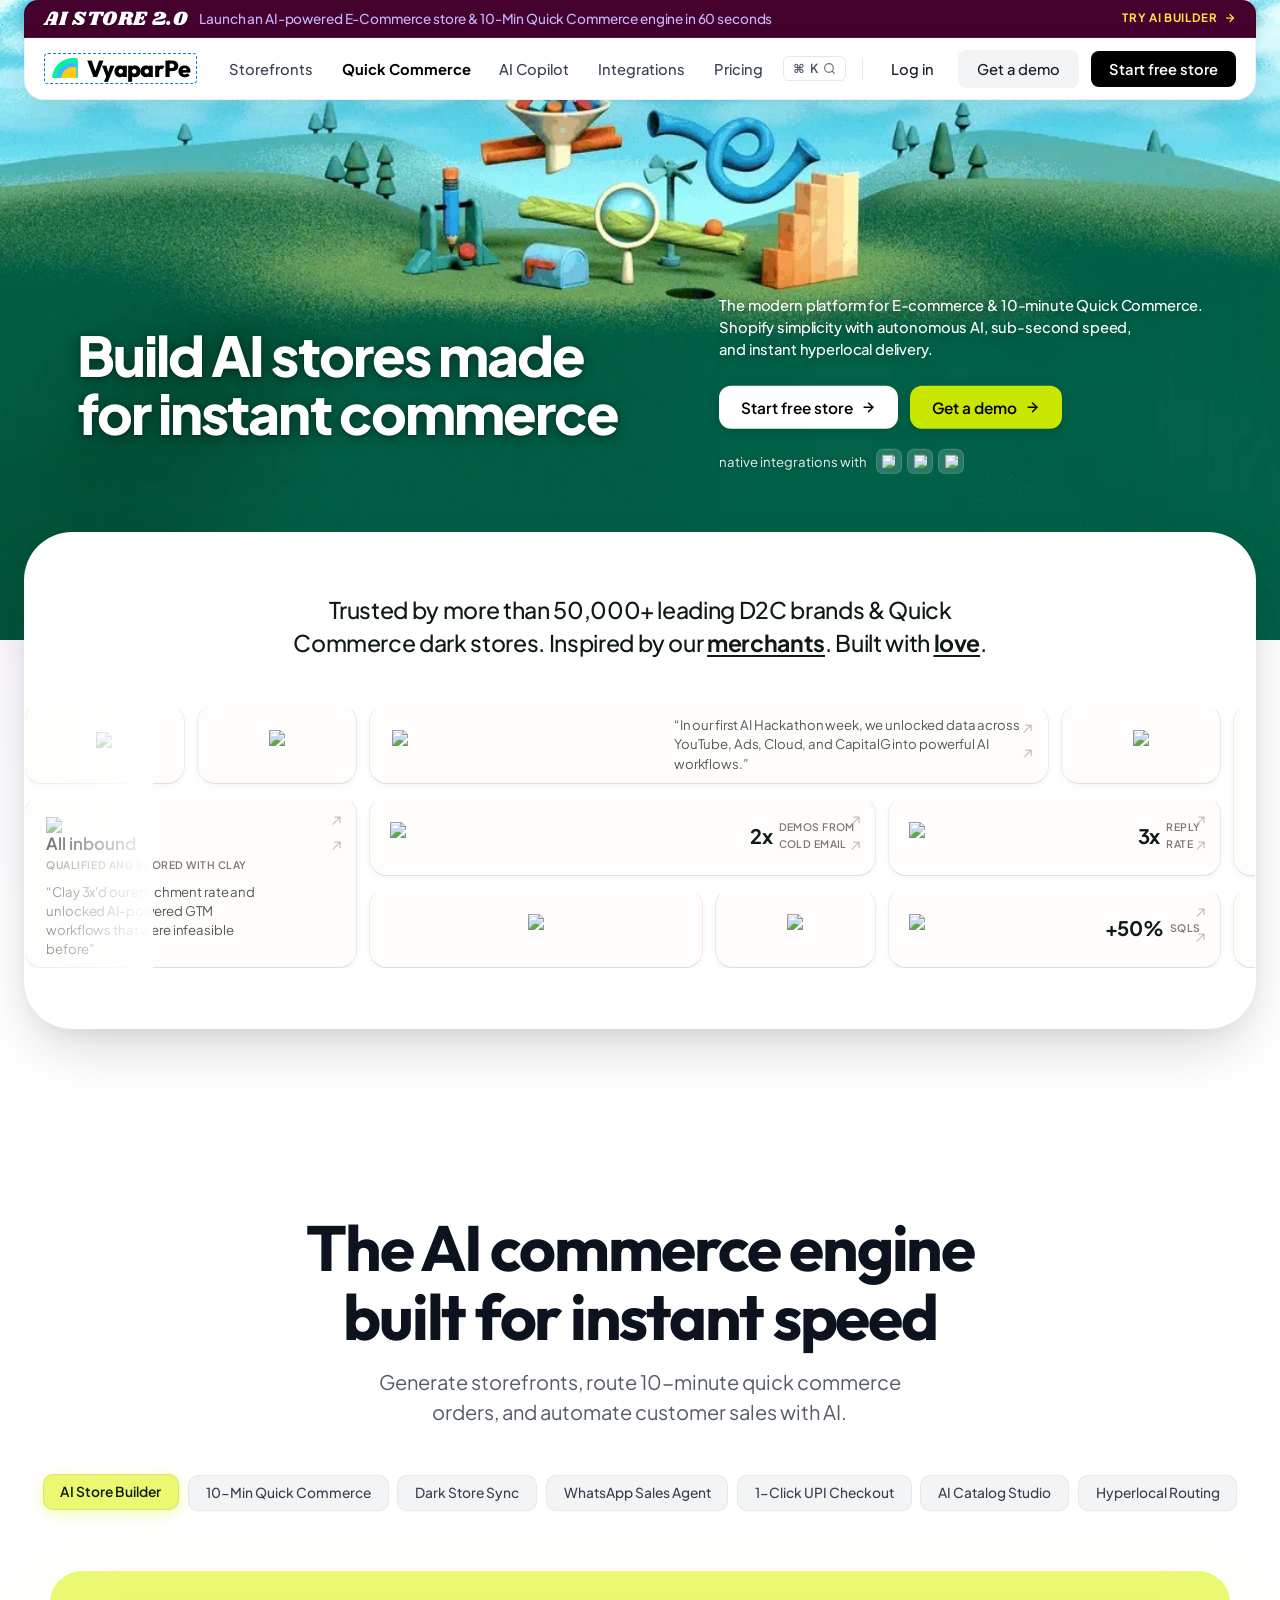
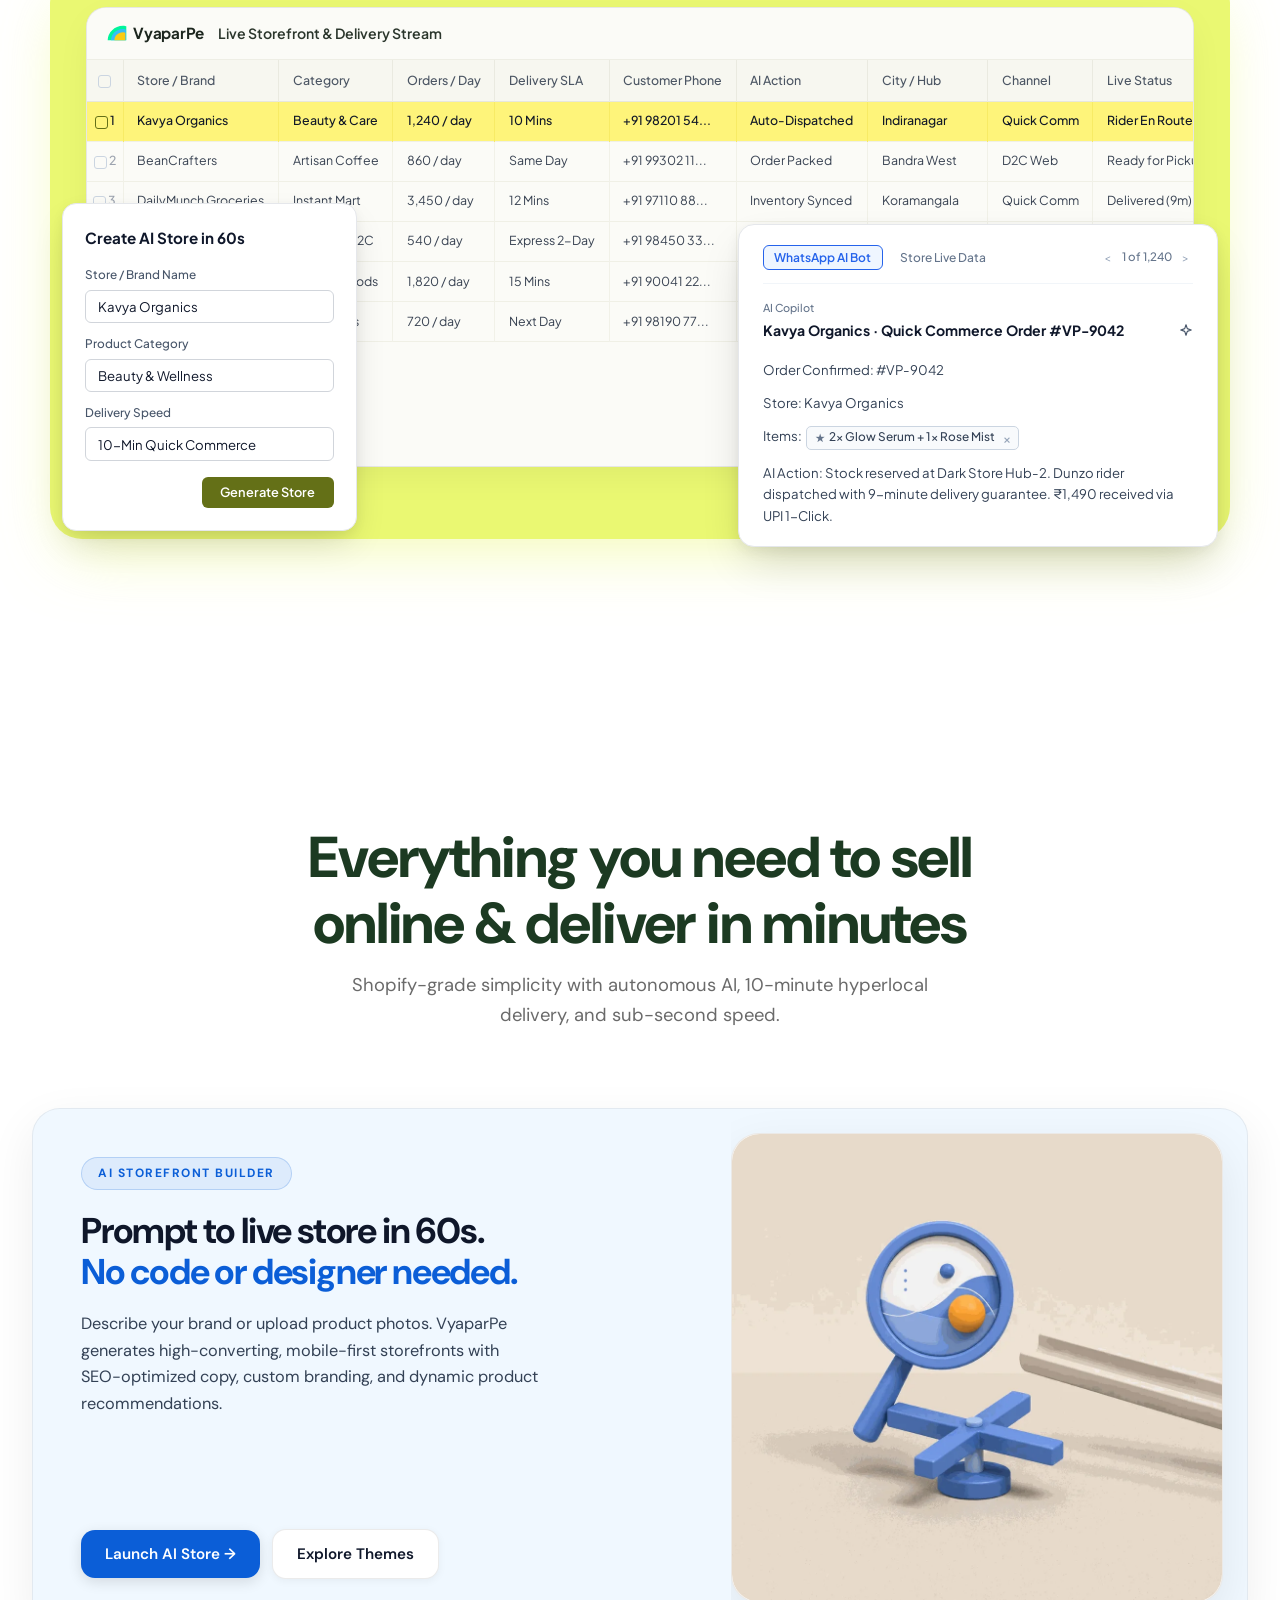
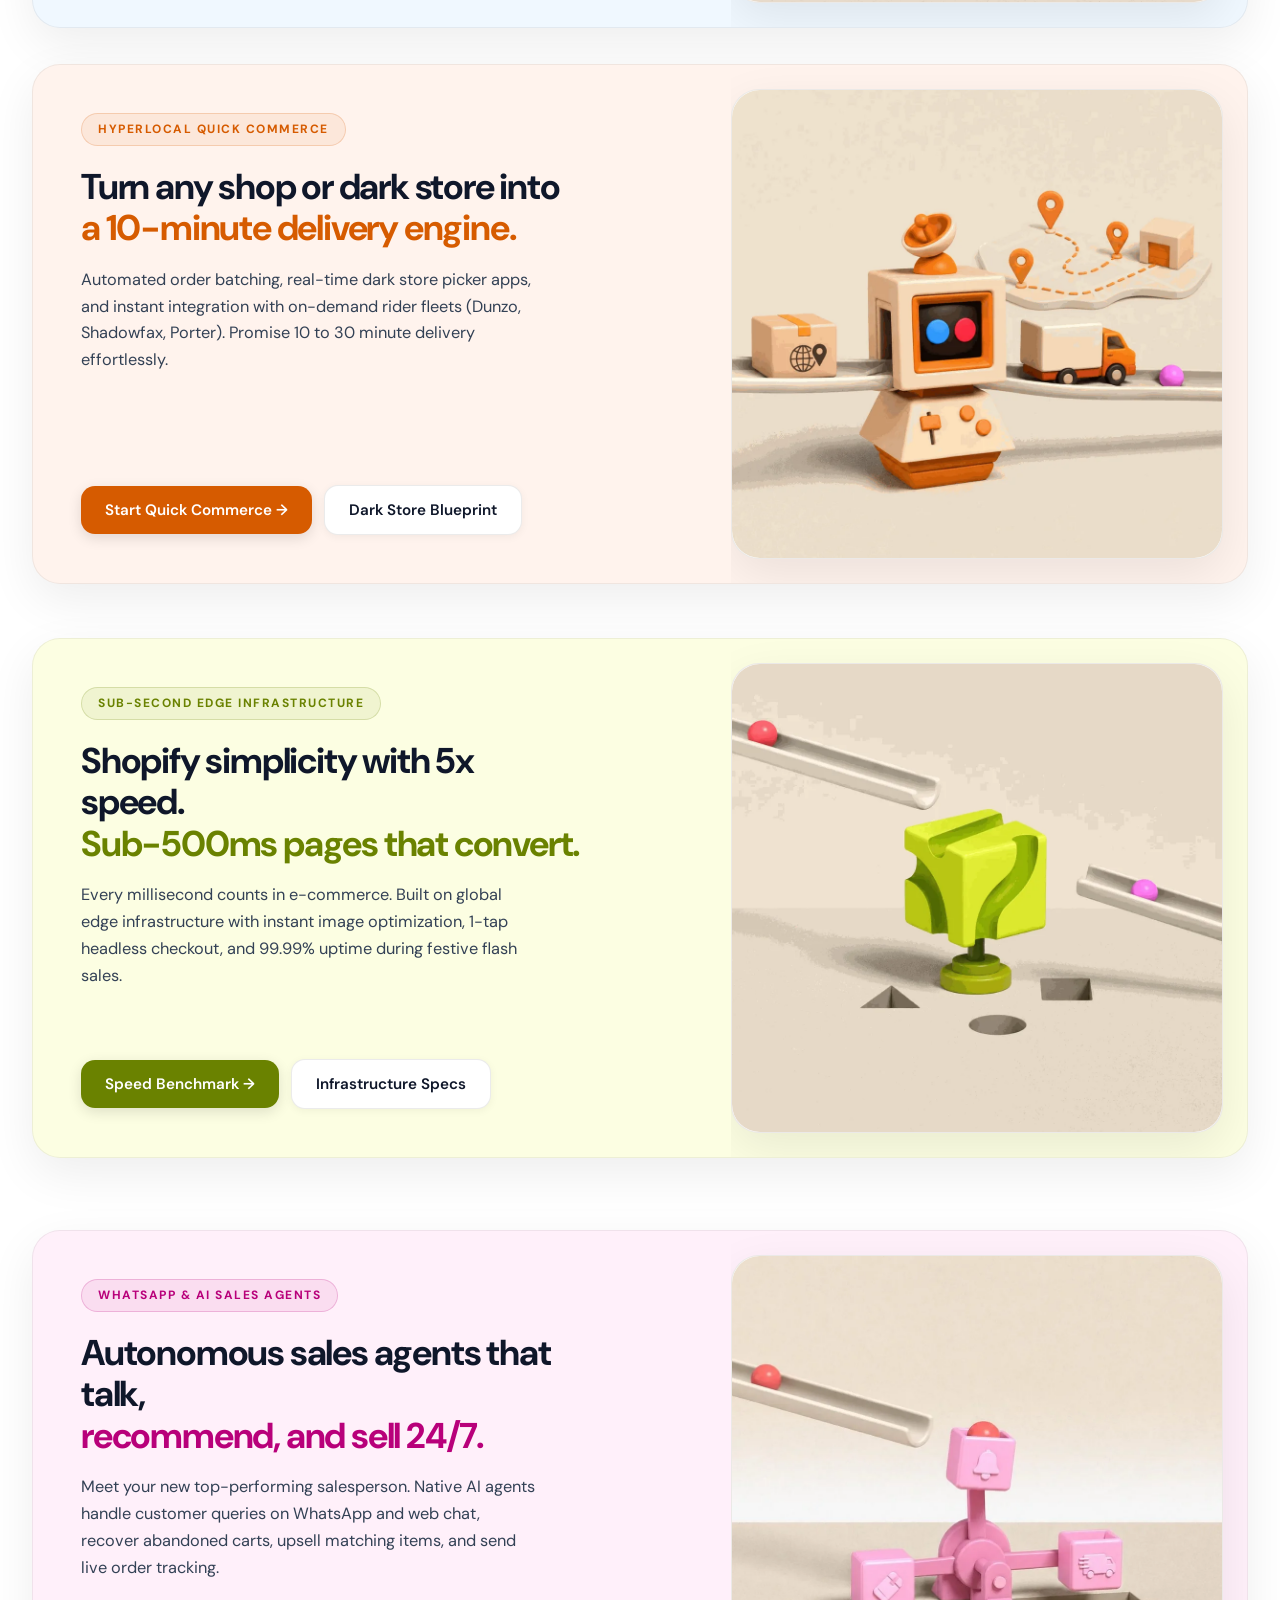
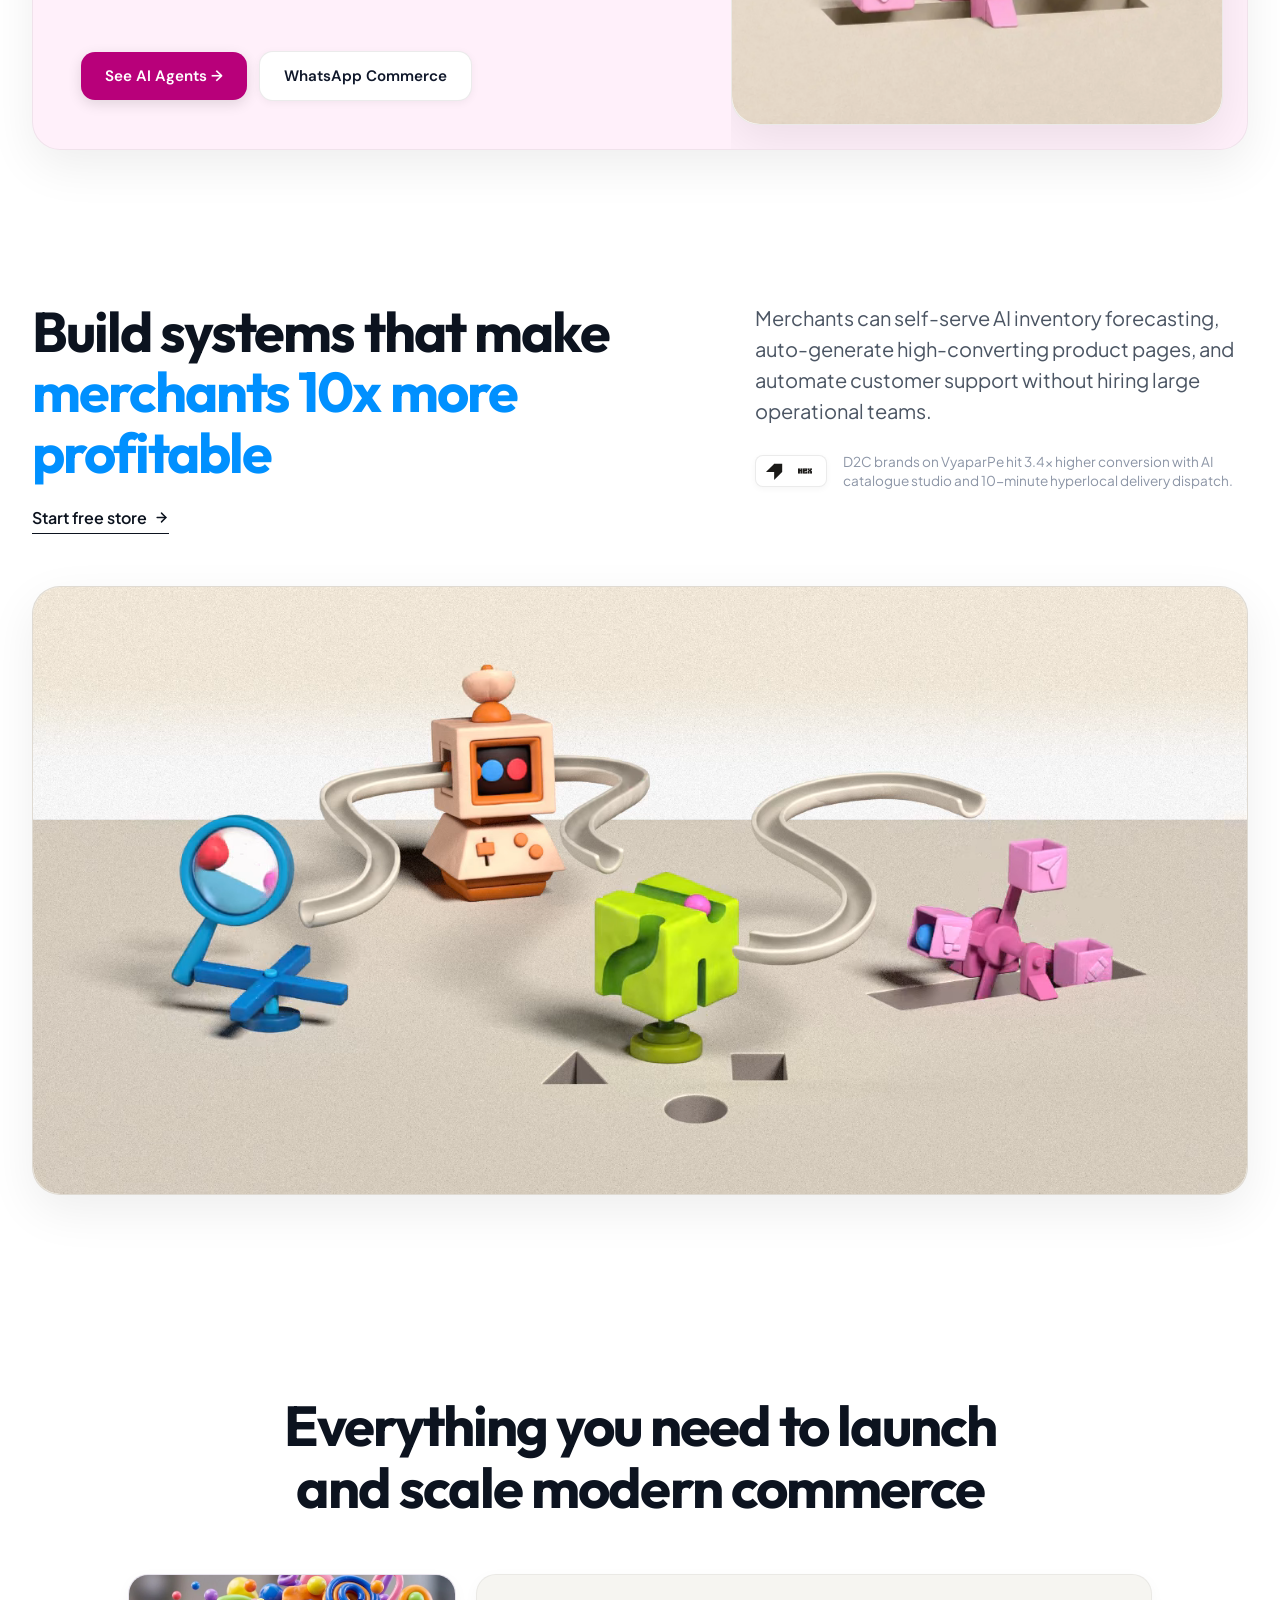
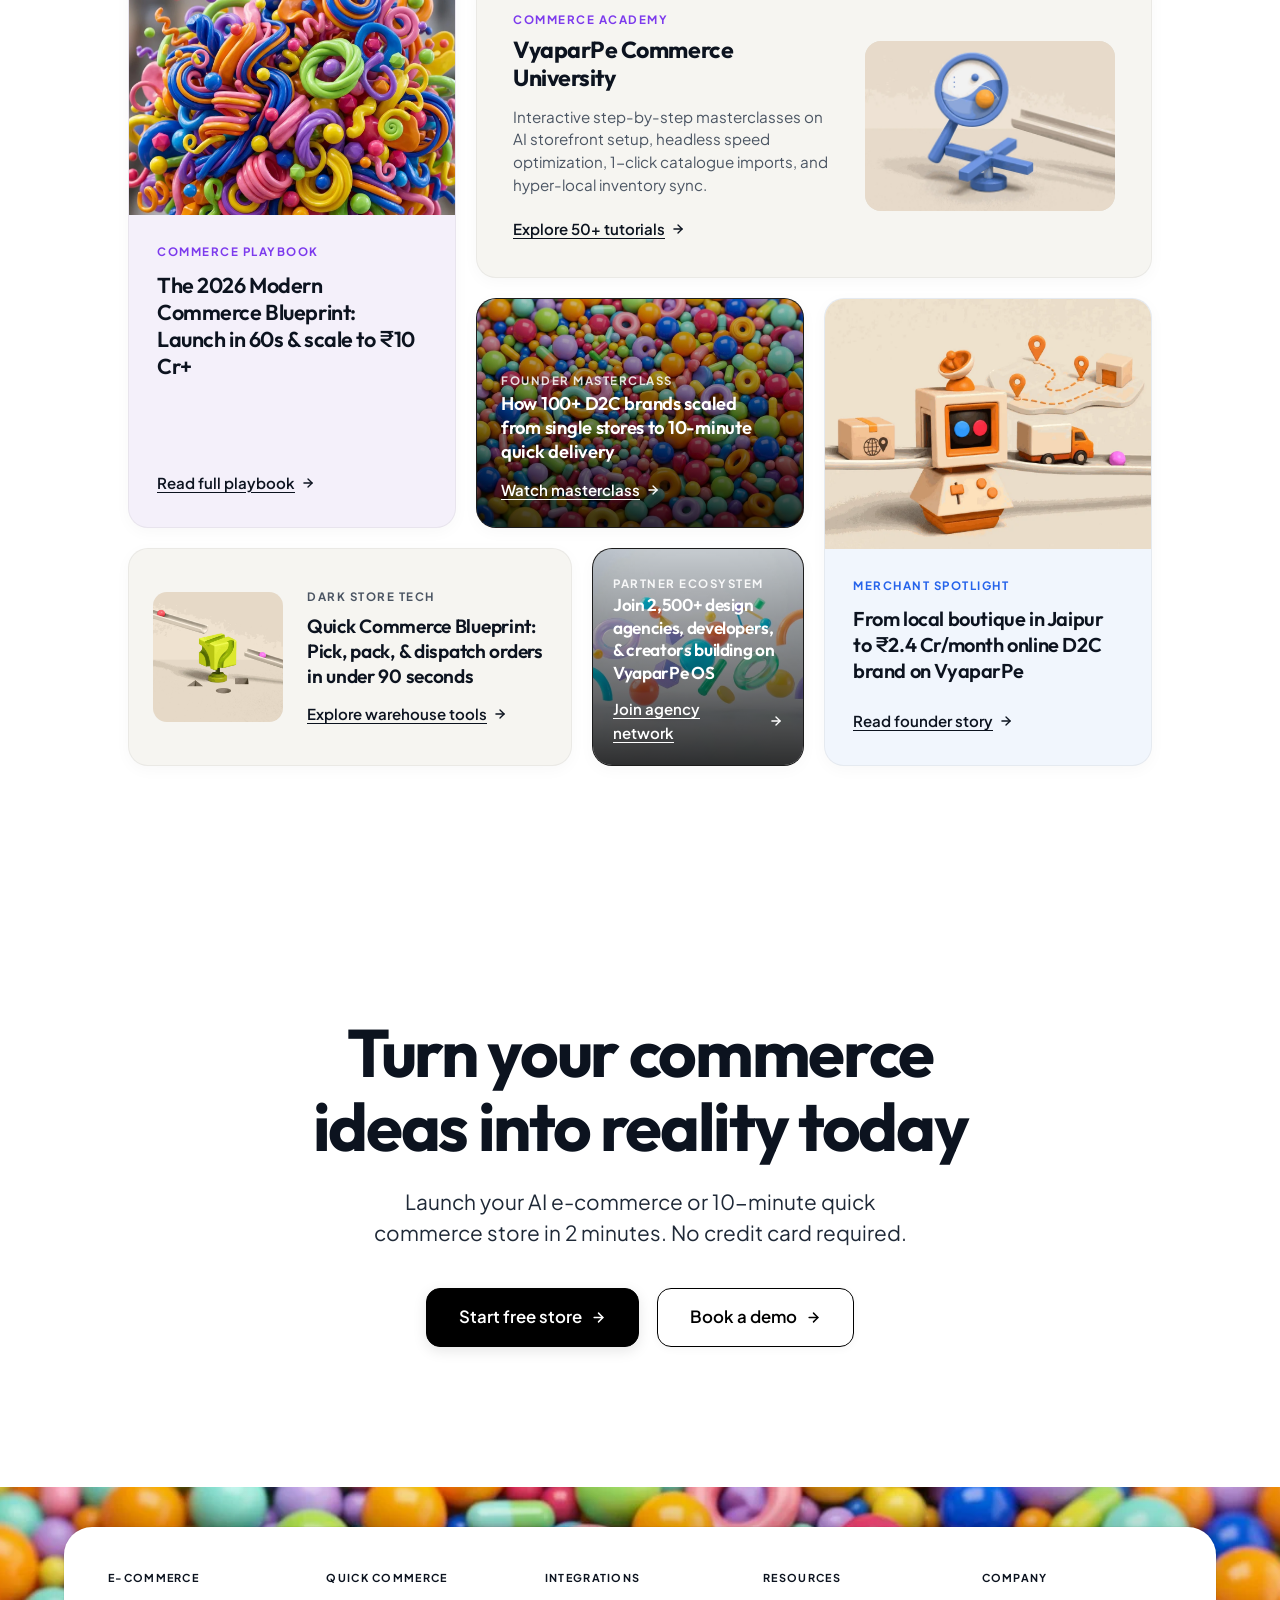
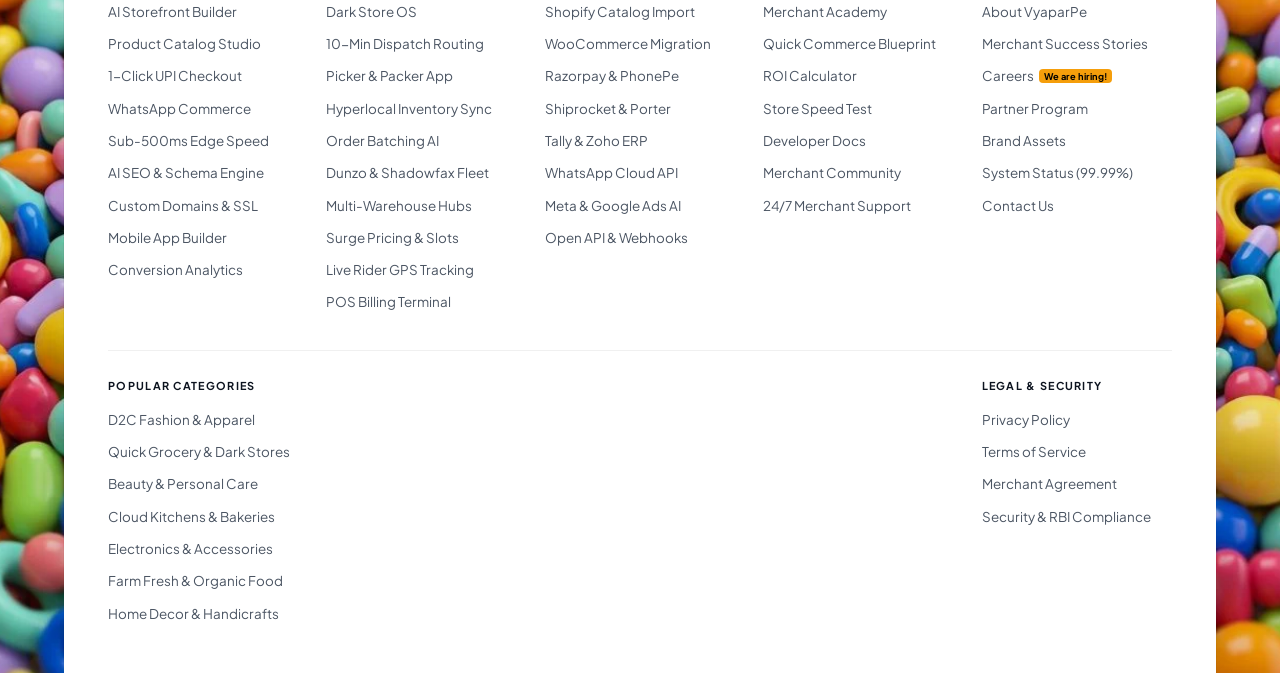
==== index.html @ 92bfb360 "Added responsiveness" ====
<!DOCTYPE html>
<html lang="en">
<head>
  <meta charset="UTF-8">
  <meta name="viewport" content="width=device-width, initial-scale=1.0">
  <title>VyaparPe | AI E-Commerce & 10-Minute Quick Commerce Platform</title>
  <meta name="description" content="Build lightning-fast online stores and 10-minute quick commerce delivery engines in minutes. Shopify-grade simplicity with autonomous AI, WhatsApp commerce, and sub-second speed.">
  <meta name="keywords" content="VyaparPe, AI ecommerce, quick commerce, Shopify alternative, 10-minute delivery, dark store software, WhatsApp commerce, online store builder, D2C storefront">
  
  <!-- Open Graph -->
  <meta property="og:title" content="VyaparPe - AI E-Commerce & Quick Commerce Platform">
  <meta property="og:description" content="Build lightning-fast online stores and 10-minute delivery engines in seconds with native AI integration.">
  <meta property="og:type" content="website">

  <!-- Google Fonts -->
  <link rel="preconnect" href="https://fonts.googleapis.com">
  <link rel="preconnect" href="https://fonts.gstatic.com" crossorigin>
  <link href="https://fonts.googleapis.com/css2?family=DM+Sans:ital,opsz,wght@0,9..40,400;0,9..40,500;0,9..40,600;0,9..40,700;0,9..40,800&family=Outfit:wght@400;500;600;700;800;900&family=Plus+Jakarta+Sans:wght@400;500;600;700;800&family=Shrikhand&display=swap" rel="stylesheet">

  <!-- Stylesheet -->
  <link rel="stylesheet" href="css/style.css">
  <link rel="icon" href="data:image/svg+xml,<svg xmlns='http://www.w3.org/2000/svg' viewBox='0 0 100 100'><rect width='100' height='100' rx='20' fill='%2300f59b'/><path d='M30 30 L50 70 L70 30' stroke='%2307090e' stroke-width='14' stroke-linecap='round' stroke-linejoin='round' fill='none'/></svg>">
  <link rel="stylesheet" href="css/logo-section.css">
  <link rel="stylesheet" href="css/gtm-section.css">
  <link rel="stylesheet" href="css/stacking-cards.css">
  <link rel="stylesheet" href="css/reps-section.css">
  <link rel="stylesheet" href="css/gtm-engineering.css">
  <link rel="stylesheet" href="css/cta-section.css">
  <link rel="stylesheet" href="css/footer-section.css">
</head>
<body>


  <!-- Sticky Header Container with Top Banner and Floating Nav Card -->
  <div class="site-header-fixed">
    <!-- Top Announcement Bar (VyaparPe AI Store Engine) -->
    <aside class="top-announcement-bar">
      <div class="announcement-inner">
        <div class="announcement-left">
          <span class="sculpt-logo">AI STORE 2.0</span>
          <span class="announcement-message">Launch an AI-powered E-Commerce store & 10-Min Quick Commerce engine in 60 seconds</span>
        </div>
        <a href="#hero" class="announcement-cta">
          <span>TRY AI BUILDER</span>
          <svg width="12" height="12" viewBox="0 0 24 24" fill="none" stroke="currentColor" stroke-width="2.5" stroke-linecap="round" stroke-linejoin="round">
            <line x1="5" y1="12" x2="19" y2="12"></line>
            <polyline points="12 5 19 12 12 19"></polyline>
          </svg>
        </a>
      </div>
    </aside>

    <!-- Floating White Navbar Hanging Over Hero -->
    <header class="navbar">
      <div class="nav-container">
        <div class="nav-left-group">
          <a href="#" class="brand-logo" id="mainBrandLogo" title="VyaparPe">
            <div class="clay-rainbow-icon">
              <svg width="28" height="22" viewBox="0 0 30 24" fill="none" xmlns="http://www.w3.org/2000/svg">
                <!-- Outer cyan dome -->
                <path d="M1 23 C1 11.2 11.2 1 24 1 C26.6 1 28.5 1.5 29 2 V23 H1 Z" fill="#00f59b"/>
                <!-- Middle coral arch -->
                <path d="M6 23 C6 13.8 13.8 6 24 6 C26.1 6 27.7 6.5 28.5 7 V23 H6 Z" fill="#38BDF8"/>
                <!-- Inner yellow arch -->
                <path d="M11 23 C11 16.5 16.5 11 24 11 C25.5 11 26.8 11.4 27.5 11.8 V23 H11 Z" fill="#FACC15"/>
              </svg>
            </div>
            <span class="brand-text">VyaparPe</span>
          </a>

          <nav class="main-nav-links-wrap">
            <ul class="nav-links">
              <li><a href="#gtmEngineers">Storefronts</a></li>
              <li><a href="#what-we-offer" class="active-nav-link">Quick Commerce</a></li>
              <li><a href="#repsProductive">AI Copilot</a></li>
              <li><a href="#gtmEngineering">Integrations</a></li>
              <li><a href="#growthCta">Pricing</a></li>
            </ul>
          </nav>
        </div>

        <div class="nav-actions">
          <!-- Search Shortcut (Cmd+K) -->
          <button class="nav-search-pill" id="navSearchPill" title="Search (⌘ K)">
            <kbd class="kbd-cmd">&#8984;</kbd>
            <kbd class="kbd-letter">K</kbd>
            <svg class="nav-search-icon" width="13" height="13" viewBox="0 0 24 24" fill="none" stroke="currentColor" stroke-width="2.2" stroke-linecap="round" stroke-linejoin="round">
              <circle cx="11" cy="11" r="8"></circle>
              <line x1="21" y1="21" x2="16.65" y2="16.65"></line>
            </svg>
          </button>

          <span class="nav-vertical-divider"></span>

          <!-- Log in -->
          <button class="btn-nav-login open-login-modal-btn">Log in</button>

          <!-- Get a demo -->
          <button class="btn-nav-demo open-order-modal-btn">Get a demo</button>

          <!-- Start free trial -->
          <button class="btn-nav-trial open-order-modal-btn">Start free store</button>

          <!-- Mobile hamburger toggle button -->
          <button class="mobile-nav-toggle" id="mobileNavToggle" aria-label="Toggle navigation">
            <span></span>
            <span></span>
            <span></span>
          </button>
        </div>
      </div>
    </header>
  </div>

  <main>
    <!-- Hero Section -->
    <section class="hero hero-fullwidth" id="hero">
      <div class="hero-content-overlay">
        <div class="hero-left-col">
          <h1 class="hero-heading">
            <span class="hero-heading-line">Build AI stores made</span>
            <span class="hero-heading-line">for instant commerce</span>
          </h1>
        </div>
        <div class="hero-right-col">
          <p class="hero-subheading">
            <span class="hero-sub-line">The modern platform for E-commerce & 10-minute Quick Commerce.</span>
            <span class="hero-sub-line">Shopify simplicity with autonomous AI, sub-second speed,</span>
            <span class="hero-sub-line">and instant hyperlocal delivery.</span>
          </p>
          <div class="hero-cta-buttons">
            <button class="btn-hero-trial open-order-modal-btn">
              <span>Start free store</span>
              <svg width="15" height="15" viewBox="0 0 24 24" fill="none" stroke="currentColor" stroke-width="2.3" stroke-linecap="round" stroke-linejoin="round">
                <line x1="5" y1="12" x2="19" y2="12"></line>
                <polyline points="12 5 19 12 12 19"></polyline>
              </svg>
            </button>
            <button class="btn-hero-demo open-order-modal-btn">
              <span>Get a demo</span>
              <svg width="15" height="15" viewBox="0 0 24 24" fill="none" stroke="currentColor" stroke-width="2.3" stroke-linecap="round" stroke-linejoin="round">
                <line x1="5" y1="12" x2="19" y2="12"></line>
                <polyline points="12 5 19 12 12 19"></polyline>
              </svg>
            </button>
          </div>
          <div class="hero-cli">
            <div class="hero-cli_top">
              <span class="text-size-small">native integrations with</span>
              <div class="hero-cli_icon-list">
                <div class="hero-cli_icon" title="Shopify Catalogue Import">
                  <img src="https://cdn.prod.website-files.com/61477f2c24a826836f969afe/6a712716b1f02fb1be7cbf35_Frame%202147261726.svg" loading="lazy" alt="Shopify Import" class="hero-cli_img"/>
                </div>
                <div class="hero-cli_icon" title="ChatGPT & Claude AI Store Copilot">
                  <img src="https://cdn.prod.website-files.com/61477f2c24a826836f969afe/6a7127165d8c29c07402f522_Frame%202147261727.svg" loading="lazy" alt="OpenAI" class="hero-cli_img"/>
                </div>
                <div class="hero-cli_icon" title="UPI 1-Click Payments & WhatsApp">
                  <img src="https://cdn.prod.website-files.com/61477f2c24a826836f969afe/6a7127164cd37e26c439e22f_Frame%202147261728.svg" loading="lazy" alt="WhatsApp Commerce" class="hero-cli_img"/>
                </div>
              </div>
            </div>
          </div>
        </div>
      </div>
      <div class="hero-video-wrapper">
        <img 
          id="heroGif" 
          class="hero-bg-media" 
          src="assets/images/hero-section.webp" 
          alt="VyaparPe AI Commerce Engine 3D Mechanism"
          loading="eager"
          decoding="async"
        />
        <div class="hero-video-gradient-bottom"></div>
      </div>
    </section>

    <!-- Customer Logos Bento Grid Section -->
    <section class="section_home-logo"><div class="container-regular"><div class="home-logo_content"><div class="home-logo_intro"><div class="text-size-medium u-text-balance">Trusted by more than 50,000+ leading D2C brands & Quick Commerce dark stores. Inspired by our <a href="#customers" class="span-link"><span class="text-weight-bold">merchants</span></a>. Built with <a href="#team" class="span-link"><span class="text-weight-bold">love</span></a>.</div></div><div class="home-logo_wrap"><div data-logo-direction="left" data-module="logos" data-logo="wrapper" class="home-logo_base"><div data-wf--logo-card--variant="only-logo" data-logo="item"   data-logo-hover="false" data-hover-arrow="up-right" data-module="hover-arrow" data-row="1" data-col="1" data-span="1" data-tall="" class="logo-card w-variant-cb86a75a-517f-f109-e166-20cea0174dc2"><div class="home-logo_height"><img  src="https://cdn.prod.website-files.com/61477f2c24a826836f969afe/6a0ccb555445092a87f2709e_stripe.svg" loading="eager" class="home-logo_img"/></div><div   class="home-logo_quote w-variant-cb86a75a-517f-f109-e166-20cea0174dc2"><p class="text-size-small cc-logo"></p></div><div class="home-logo_stat"><div class="text-size-medium cc-logo-stat"></div><div class="text-all-caps"><div class="text-size-tiny font-two"></div></div></div><div class="home-logo_user"><div data-logo="name">Stevie Case</div><div data-logo="title">Chief Revenue Officer</div><img src="https://cdn.prod.website-files.com/plugins/Basic/assets/placeholder.60f9b1840c.svg" loading="lazy" data-logo="avatar" alt=""/></div></div><div data-wf--logo-card--variant="base" data-logo="item"   data-logo-hover="true" data-hover-arrow="up-right" data-module="hover-arrow" data-row="2" data-col="1" data-span="2" data-tall="2" class="logo-card"><div class="home-logo_height"><img  src="https://cdn.prod.website-files.com/61477f2c24a826836f969afe/6a0ccb0c2bf53107f21d44c7_openai.svg" loading="eager" class="home-logo_img"/></div><div  style="width: 13rem;" class="home-logo_quote"><p class="text-size-small cc-logo">“Clay has one of the most practical and exciting applications of AI, in a decades-old practice that has long been stale.&quot;</p></div><div class="home-logo_stat"><div class="text-size-medium cc-logo-stat"></div><div class="text-all-caps"><div class="text-size-tiny font-two"></div></div></div><div class="clickable_wrap"><a target=""     href="/customers/open-ai" class="clickable_link w-inline-block"><span class="u-sr-only-2">view open ai</span></a><button class="clickable_button"><span class="u-sr-only-2">view open ai</span></button></div><div class="home-logo_arrow"><svg xmlns="http://www.w3.org/2000/svg" viewBox="0 0 24 24" width="100%" color="currentColor" fill="none" stroke="currentColor" stroke-width="2" stroke-linecap="round" stroke-linejoin="round" data-hover-arrow="item" class="icon-sm"><path d="M17.5 15V6.5H9.00003M17.0714 6.9286L6.50003 17.5"></path></svg><svg xmlns="http://www.w3.org/2000/svg" viewBox="0 0 24 24" width="100%" color="currentColor" fill="none" stroke="currentColor" stroke-width="2" stroke-linecap="round" stroke-linejoin="round" data-hover-arrow="item" class="icon-sm cc-two"><path d="M17.5 15V6.5H9.00003M17.0714 6.9286L6.50003 17.5"></path></svg></div><div class="home-logo_user"><div data-logo="name">Keith Jones</div><div data-logo="title">GTM Systems Lead</div><img src="https://cdn.prod.website-files.com/61477f2c24a826836f969afe/6a270645d902327911a1d724_Keith-Jones.png" loading="lazy" data-logo="avatar" alt=""/></div></div><div data-wf--logo-card--variant="only-logo" data-logo="item"   data-logo-hover="false" data-hover-arrow="up-right" data-module="hover-arrow" data-row="1" data-col="2" data-span="1" data-tall="" class="logo-card w-variant-cb86a75a-517f-f109-e166-20cea0174dc2"><div class="home-logo_height"><img  src="https://cdn.prod.website-files.com/61477f2c24a826836f969afe/6a70e3dfddc4fecd0ba9ddb5_snapchat-logo-svgrepo-com.svg" loading="eager" class="home-logo_img"/></div><div   class="home-logo_quote w-variant-cb86a75a-517f-f109-e166-20cea0174dc2"><p class="text-size-small cc-logo"></p></div><div class="home-logo_stat"><div class="text-size-medium cc-logo-stat"></div><div class="text-all-caps"><div class="text-size-tiny font-two"></div></div></div><div class="home-logo_user"><div data-logo="name">Stevie Case</div><div data-logo="title">Chief Revenue Officer</div><img src="https://cdn.prod.website-files.com/plugins/Basic/assets/placeholder.60f9b1840c.svg" loading="lazy" data-logo="avatar" alt=""/></div></div><div data-wf--logo-card--variant="horizontal-quote" data-logo="item"   data-logo-hover="true" data-hover-arrow="up-right" data-module="hover-arrow" data-row="1" data-col="3" data-span="3" data-tall="" class="logo-card w-variant-648b1c58-13f7-ea58-60f2-1794d7243564"><div class="home-logo_height"><img  src="https://cdn.prod.website-files.com/61477f2c24a826836f969afe/6a0de741bbaa090adc89091a_figma.svg" loading="eager" class="home-logo_img"/></div><div  style="max-width: 20.5rem;" class="home-logo_quote"><p class="text-size-small cc-logo">“Clay has become the orchestration layer for everything GTM. Salesforce for record-keeping, Snowflake for product data, and Clay for turning it all into automated action.”</p></div><div class="home-logo_stat"><div class="text-size-medium cc-logo-stat"></div><div class="text-all-caps"><div class="text-size-tiny font-two"></div></div></div><div class="clickable_wrap"><a target=""     href="/customers/figma" class="clickable_link w-inline-block"><span class="u-sr-only-2">text</span></a><button class="clickable_button"><span class="u-sr-only-2">text</span></button></div><div class="home-logo_arrow"><svg xmlns="http://www.w3.org/2000/svg" viewBox="0 0 24 24" width="100%" color="currentColor" fill="none" stroke="currentColor" stroke-width="2" stroke-linecap="round" stroke-linejoin="round" data-hover-arrow="item" class="icon-sm"><path d="M17.5 15V6.5H9.00003M17.0714 6.9286L6.50003 17.5"></path></svg><svg xmlns="http://www.w3.org/2000/svg" viewBox="0 0 24 24" width="100%" color="currentColor" fill="none" stroke="currentColor" stroke-width="2" stroke-linecap="round" stroke-linejoin="round" data-hover-arrow="item" class="icon-sm cc-two"><path d="M17.5 15V6.5H9.00003M17.0714 6.9286L6.50003 17.5"></path></svg></div><div class="home-logo_user"><div data-logo="name">Kyle Ketchum</div><div data-logo="title">Ops</div><img src="https://cdn.prod.website-files.com/61477f2c24a826836f969afe/6a27072fed8d41627f686ded_Kyle-Ketchum.png" loading="lazy" data-logo="avatar" alt=""/></div></div><div data-wf--logo-card--variant="only-logo" data-logo="item"   data-logo-hover="false" data-hover-arrow="up-right" data-module="hover-arrow" data-row="2" data-col="3" data-span="1" data-tall="" class="logo-card w-variant-cb86a75a-517f-f109-e166-20cea0174dc2"><div class="home-logo_height"><img  src="https://cdn.prod.website-files.com/61477f2c24a826836f969afe/6a0ccbb286520a4c0e24960d_cursor.svg" loading="eager" class="home-logo_img"/></div><div   class="home-logo_quote w-variant-cb86a75a-517f-f109-e166-20cea0174dc2"><p class="text-size-small cc-logo"></p></div><div class="home-logo_stat"><div class="text-size-medium cc-logo-stat"></div><div class="text-all-caps"><div class="text-size-tiny font-two"></div></div></div><div class="home-logo_user"><div data-logo="name">Stevie Case</div><div data-logo="title">Chief Revenue Officer</div><img src="https://cdn.prod.website-files.com/plugins/Basic/assets/placeholder.60f9b1840c.svg" loading="lazy" data-logo="avatar" alt=""/></div></div><div data-wf--logo-card--variant="horizontal-stat" data-logo="item"   data-logo-hover="false" data-hover-arrow="up-right" data-module="hover-arrow" data-row="3" data-col="3" data-span="3" data-tall="" class="logo-card w-variant-26e0998e-e16f-4fb9-2188-5f803a7adc6d"><div class="home-logo_height"><img  src="https://cdn.prod.website-files.com/61477f2c24a826836f969afe/6a0df1791215a474231062b4_intercom.svg" loading="eager" class="home-logo_img"/></div><div   class="home-logo_quote w-variant-26e0998e-e16f-4fb9-2188-5f803a7adc6d"><p class="text-size-small cc-logo"></p></div><div class="home-logo_stat w-variant-26e0998e-e16f-4fb9-2188-5f803a7adc6d"><div class="text-size-medium cc-logo-stat">+140%</div><div class="text-all-caps"><div class="text-size-tiny w-variant-26e0998e-e16f-4fb9-2188-5f803a7adc6d font-two">outbound<br/>pipeline</div></div></div><div class="clickable_wrap"><a target=""     href="/customers/intercom" class="clickable_link w-inline-block"><span class="u-sr-only-2">text</span></a><button class="clickable_button"><span class="u-sr-only-2">text</span></button></div><div class="home-logo_arrow"><svg xmlns="http://www.w3.org/2000/svg" viewBox="0 0 24 24" width="100%" color="currentColor" fill="none" stroke="currentColor" stroke-width="2" stroke-linecap="round" stroke-linejoin="round" data-hover-arrow="item" class="icon-sm"><path d="M17.5 15V6.5H9.00003M17.0714 6.9286L6.50003 17.5"></path></svg><svg xmlns="http://www.w3.org/2000/svg" viewBox="0 0 24 24" width="100%" color="currentColor" fill="none" stroke="currentColor" stroke-width="2" stroke-linecap="round" stroke-linejoin="round" data-hover-arrow="item" class="icon-sm cc-two"><path d="M17.5 15V6.5H9.00003M17.0714 6.9286L6.50003 17.5"></path></svg></div><div class="home-logo_user"><div data-logo="name">Stevie Case</div><div data-logo="title">Chief Revenue Officer</div><img src="https://cdn.prod.website-files.com/plugins/Basic/assets/placeholder.60f9b1840c.svg" loading="lazy" data-logo="avatar" alt=""/></div></div><div data-wf--logo-card--variant="only-logo" data-logo="item"   data-logo-hover="false" data-hover-arrow="up-right" data-module="hover-arrow" data-row="2" data-col="4" data-span="1" data-tall="" class="logo-card w-variant-cb86a75a-517f-f109-e166-20cea0174dc2"><div class="home-logo_height"><img  src="https://cdn.prod.website-files.com/61477f2c24a826836f969afe/6a70c5b9c6fbdb1c03fe2e84_ups%20logo.svg" loading="eager" class="home-logo_img"/></div><div   class="home-logo_quote w-variant-cb86a75a-517f-f109-e166-20cea0174dc2"><p class="text-size-small cc-logo"></p></div><div class="home-logo_stat"><div class="text-size-medium cc-logo-stat"></div><div class="text-all-caps"><div class="text-size-tiny font-two"></div></div></div><div class="home-logo_user"><div data-logo="name">Stevie Case</div><div data-logo="title">Chief Revenue Officer</div><img src="https://cdn.prod.website-files.com/plugins/Basic/assets/placeholder.60f9b1840c.svg" loading="lazy" data-logo="avatar" alt=""/></div></div><div data-wf--logo-card--variant="only-logo" data-logo="item"   data-logo-hover="false" data-hover-arrow="up-right" data-module="hover-arrow" data-row="2" data-col="5" data-span="1" data-tall="" class="logo-card w-variant-cb86a75a-517f-f109-e166-20cea0174dc2"><div class="home-logo_height"><img  src="https://cdn.prod.website-files.com/61477f2c24a826836f969afe/6a0df040091092333801bccc_hubspot.svg" loading="eager" class="home-logo_img"/></div><div   class="home-logo_quote w-variant-cb86a75a-517f-f109-e166-20cea0174dc2"><p class="text-size-small cc-logo"></p></div><div class="home-logo_stat"><div class="text-size-medium cc-logo-stat"></div><div class="text-all-caps"><div class="text-size-tiny font-two"></div></div></div><div class="home-logo_user"><div data-logo="name">Stevie Case</div><div data-logo="title">Chief Revenue Officer</div><img src="https://cdn.prod.website-files.com/plugins/Basic/assets/placeholder.60f9b1840c.svg" loading="lazy" data-logo="avatar" alt=""/></div></div><div data-wf--logo-card--variant="vertical-stat" data-logo="item"   data-logo-hover="false" data-hover-arrow="up-right" data-module="hover-arrow" data-row="1" data-col="6" data-span="1" data-tall="2" class="logo-card w-variant-02c1b250-b6ca-76c7-76e1-4d569ffbb7da"><div class="home-logo_height"><img style="height: 2.25rem;" src="https://cdn.prod.website-files.com/61477f2c24a826836f969afe/6a0de6e1e1dac677646e8b46_vanta.svg" loading="eager" class="home-logo_img"/></div><div   class="home-logo_quote w-variant-02c1b250-b6ca-76c7-76e1-4d569ffbb7da"><p class="text-size-small cc-logo"></p></div><div class="home-logo_stat w-variant-02c1b250-b6ca-76c7-76e1-4d569ffbb7da"><div class="text-size-medium cc-logo-stat">80%+</div><div class="text-all-caps"><div class="text-size-tiny w-variant-02c1b250-b6ca-76c7-76e1-4d569ffbb7da font-two">enrichment<br/>coverage</div></div></div><div class="clickable_wrap"><a target=""     href="/customers/vanta" class="clickable_link w-inline-block"><span class="u-sr-only-2">text</span></a><button class="clickable_button"><span class="u-sr-only-2">text</span></button></div><div class="home-logo_arrow"><svg xmlns="http://www.w3.org/2000/svg" viewBox="0 0 24 24" width="100%" color="currentColor" fill="none" stroke="currentColor" stroke-width="2" stroke-linecap="round" stroke-linejoin="round" data-hover-arrow="item" class="icon-sm"><path d="M17.5 15V6.5H9.00003M17.0714 6.9286L6.50003 17.5"></path></svg><svg xmlns="http://www.w3.org/2000/svg" viewBox="0 0 24 24" width="100%" color="currentColor" fill="none" stroke="currentColor" stroke-width="2" stroke-linecap="round" stroke-linejoin="round" data-hover-arrow="item" class="icon-sm cc-two"><path d="M17.5 15V6.5H9.00003M17.0714 6.9286L6.50003 17.5"></path></svg></div><div class="home-logo_user"><div data-logo="name">Stevie Case</div><div data-logo="title">Chief Revenue Officer</div><img src="https://cdn.prod.website-files.com/plugins/Basic/assets/placeholder.60f9b1840c.svg" loading="lazy" data-logo="avatar" alt=""/></div></div><div data-wf--logo-card--variant="only-logo" data-logo="item"   data-logo-hover="false" data-hover-arrow="up-right" data-module="hover-arrow" data-row="3" data-col="6" data-span="1" data-tall="" class="logo-card w-variant-cb86a75a-517f-f109-e166-20cea0174dc2"><div class="home-logo_height"><img  src="https://cdn.prod.website-files.com/61477f2c24a826836f969afe/6a0de6610ad9f1586b27b2a7_Canva.svg" loading="eager" class="home-logo_img"/></div><div   class="home-logo_quote w-variant-cb86a75a-517f-f109-e166-20cea0174dc2"><p class="text-size-small cc-logo"></p></div><div class="home-logo_stat"><div class="text-size-medium cc-logo-stat"></div><div class="text-all-caps"><div class="text-size-tiny font-two"></div></div></div><div class="clickable_wrap"><a target=""     href="https://www.linkedin.com/posts/vaanand_okay-2nd-ai-gtm-hackathon-this-week-in-activity-7323438972146257931-_CCF/?utm_source=share&amp;utm_medium=member_desktop&amp;rcm=ACoAABs7qeMBq34q0Apct6D7c67da3uruVDekQQ" class="clickable_link w-inline-block"><span class="u-sr-only-2">text</span></a><button class="clickable_button"><span class="u-sr-only-2">text</span></button></div><div class="home-logo_arrow"><svg xmlns="http://www.w3.org/2000/svg" viewBox="0 0 24 24" width="100%" color="currentColor" fill="none" stroke="currentColor" stroke-width="2" stroke-linecap="round" stroke-linejoin="round" data-hover-arrow="item" class="icon-sm"><path d="M17.5 15V6.5H9.00003M17.0714 6.9286L6.50003 17.5"></path></svg><svg xmlns="http://www.w3.org/2000/svg" viewBox="0 0 24 24" width="100%" color="currentColor" fill="none" stroke="currentColor" stroke-width="2" stroke-linecap="round" stroke-linejoin="round" data-hover-arrow="item" class="icon-sm cc-two"><path d="M17.5 15V6.5H9.00003M17.0714 6.9286L6.50003 17.5"></path></svg></div><div class="home-logo_user"><div data-logo="name">Stevie Case</div><div data-logo="title">Chief Revenue Officer</div><img src="https://cdn.prod.website-files.com/plugins/Basic/assets/placeholder.60f9b1840c.svg" loading="lazy" data-logo="avatar" alt=""/></div></div><div data-wf--logo-card--variant="only-logo" data-logo="item"   data-logo-hover="false" data-hover-arrow="up-right" data-module="hover-arrow" data-row="1" data-col="7" data-span="1" data-tall="" class="logo-card w-variant-cb86a75a-517f-f109-e166-20cea0174dc2"><div class="home-logo_height"><img style="height: 1.5rem;" src="https://cdn.prod.website-files.com/61477f2c24a826836f969afe/6a0df205f982e4d9bdc0e6e3_Perplexity.svg" loading="eager" class="home-logo_img"/></div><div   class="home-logo_quote w-variant-cb86a75a-517f-f109-e166-20cea0174dc2"><p class="text-size-small cc-logo"></p></div><div class="home-logo_stat"><div class="text-size-medium cc-logo-stat"></div><div class="text-all-caps"><div class="text-size-tiny font-two"></div></div></div><div class="home-logo_user"><div data-logo="name">Stevie Case</div><div data-logo="title">Chief Revenue Officer</div><img src="https://cdn.prod.website-files.com/plugins/Basic/assets/placeholder.60f9b1840c.svg" loading="lazy" data-logo="avatar" alt=""/></div></div><div data-wf--logo-card--variant="base" data-logo="item"   data-logo-hover="true" data-hover-arrow="up-right" data-module="hover-arrow" data-row="2" data-col="7" data-span="2" data-tall="2" class="logo-card"><div class="home-logo_height"><img style="height: 1rem" src="https://cdn.prod.website-files.com/61477f2c24a826836f969afe/6a0de7adeebce78e9afbcd29_anthropic.svg" loading="eager" class="home-logo_img"/></div><div  style="width: 14rem;" class="home-logo_quote"><div class="home-logo_title"><div class="text-size-medium text-weight-medium">All inbound</div><div class="text-size-tiny text-all-caps text-weight-medium font-two">qualified and scored with Clay</div></div><p class="text-size-small cc-logo">“Clay 3x&#x27;d our enrichment rate and unlocked AI-powered GTM workflows that were infeasible before”</p></div><div class="home-logo_stat"><div class="text-size-medium cc-logo-stat"></div><div class="text-all-caps"><div class="text-size-tiny font-two"></div></div></div><div class="clickable_wrap"><a target=""     href="/blog/anthropic-case-study" class="clickable_link w-inline-block"><span class="u-sr-only-2">text</span></a><button class="clickable_button"><span class="u-sr-only-2">text</span></button></div><div class="home-logo_arrow"><svg xmlns="http://www.w3.org/2000/svg" viewBox="0 0 24 24" width="100%" color="currentColor" fill="none" stroke="currentColor" stroke-width="2" stroke-linecap="round" stroke-linejoin="round" data-hover-arrow="item" class="icon-sm"><path d="M17.5 15V6.5H9.00003M17.0714 6.9286L6.50003 17.5"></path></svg><svg xmlns="http://www.w3.org/2000/svg" viewBox="0 0 24 24" width="100%" color="currentColor" fill="none" stroke="currentColor" stroke-width="2" stroke-linecap="round" stroke-linejoin="round" data-hover-arrow="item" class="icon-sm cc-two"><path d="M17.5 15V6.5H9.00003M17.0714 6.9286L6.50003 17.5"></path></svg></div><div class="home-logo_user"><div data-logo="name">Adam Wall</div><div data-logo="title">Head of Sales Operations</div><img src="https://cdn.prod.website-files.com/61477f2c24a826836f969afe/6a27069f5ff2c61149c44189_Adam-Wall.png" loading="lazy" data-logo="avatar" alt=""/></div></div><div data-wf--logo-card--variant="only-logo" data-logo="item"   data-logo-hover="false" data-hover-arrow="up-right" data-module="hover-arrow" data-row="1" data-col="8" data-span="1" data-tall="" class="logo-card w-variant-cb86a75a-517f-f109-e166-20cea0174dc2"><div class="home-logo_height"><img  src="https://cdn.prod.website-files.com/61477f2c24a826836f969afe/6a0df09c2211b0094722ac24_Notion.svg" loading="eager" class="home-logo_img"/></div><div   class="home-logo_quote w-variant-cb86a75a-517f-f109-e166-20cea0174dc2"><p class="text-size-small cc-logo"></p></div><div class="home-logo_stat"><div class="text-size-medium cc-logo-stat"></div><div class="text-all-caps"><div class="text-size-tiny font-two"></div></div></div><div class="home-logo_user"><div data-logo="name">Stevie Case</div><div data-logo="title">Chief Revenue Officer</div><img src="https://cdn.prod.website-files.com/plugins/Basic/assets/placeholder.60f9b1840c.svg" loading="lazy" data-logo="avatar" alt=""/></div></div><div data-wf--logo-card--variant="horizontal-quote" data-logo="item"   data-logo-hover="false" data-hover-arrow="up-right" data-module="hover-arrow" data-row="1" data-col="9" data-span="4" data-tall="" class="logo-card w-variant-648b1c58-13f7-ea58-60f2-1794d7243564"><div class="home-logo_height"><img  src="https://cdn.prod.website-files.com/61477f2c24a826836f969afe/6a0df119144736bb9e7310b2_google.svg" loading="eager" class="home-logo_img"/></div><div  style="max-width: 22rem;" class="home-logo_quote"><p class="text-size-small cc-logo">“In our first AI Hackathon week, we unlocked data across YouTube, Ads, Cloud, and CapitalG into powerful AI workflows.”</p></div><div class="home-logo_stat"><div class="text-size-medium cc-logo-stat"></div><div class="text-all-caps"><div class="text-size-tiny font-two"></div></div></div><div class="clickable_wrap"><a target=""     href="https://www.linkedin.com/posts/vaanand_to-wrap-up-our-first-ai-hackathon-week-in-activity-7338226263058247680-R9Mj?utm_source=share&amp;utm_medium=member_desktop&amp;rcm=ACoAABs7qeMBq34q0Apct6D7c67da3uruVDekQQ" class="clickable_link w-inline-block"><span class="u-sr-only-2">text</span></a><button class="clickable_button"><span class="u-sr-only-2">text</span></button></div><div class="home-logo_arrow"><svg xmlns="http://www.w3.org/2000/svg" viewBox="0 0 24 24" width="100%" color="currentColor" fill="none" stroke="currentColor" stroke-width="2" stroke-linecap="round" stroke-linejoin="round" data-hover-arrow="item" class="icon-sm"><path d="M17.5 15V6.5H9.00003M17.0714 6.9286L6.50003 17.5"></path></svg><svg xmlns="http://www.w3.org/2000/svg" viewBox="0 0 24 24" width="100%" color="currentColor" fill="none" stroke="currentColor" stroke-width="2" stroke-linecap="round" stroke-linejoin="round" data-hover-arrow="item" class="icon-sm cc-two"><path d="M17.5 15V6.5H9.00003M17.0714 6.9286L6.50003 17.5"></path></svg></div><div class="home-logo_user"><div data-logo="name"></div><div data-logo="title"></div><img src="https://cdn.prod.website-files.com/plugins/Basic/assets/placeholder.60f9b1840c.svg" loading="lazy" data-logo="avatar" alt=""/></div></div><div data-wf--logo-card--variant="horizontal-stat" data-logo="item"   data-logo-hover="false" data-hover-arrow="up-right" data-module="hover-arrow" data-row="2" data-col="9" data-span="3" data-tall="" class="logo-card w-variant-26e0998e-e16f-4fb9-2188-5f803a7adc6d"><div class="home-logo_height"><img  src="https://cdn.prod.website-files.com/61477f2c24a826836f969afe/6a0df0d97c25defd00b0fa06_rippling.svg" loading="eager" class="home-logo_img"/></div><div   class="home-logo_quote w-variant-26e0998e-e16f-4fb9-2188-5f803a7adc6d"><p class="text-size-small cc-logo"></p></div><div class="home-logo_stat w-variant-26e0998e-e16f-4fb9-2188-5f803a7adc6d"><div class="text-size-medium cc-logo-stat">2x</div><div class="text-all-caps"><div class="text-size-tiny w-variant-26e0998e-e16f-4fb9-2188-5f803a7adc6d font-two">demos from<br/>cold email</div></div></div><div class="clickable_wrap"><a target=""     href="/blog/rippling-case-study" class="clickable_link w-inline-block"><span class="u-sr-only-2">text</span></a><button class="clickable_button"><span class="u-sr-only-2">text</span></button></div><div class="home-logo_arrow"><svg xmlns="http://www.w3.org/2000/svg" viewBox="0 0 24 24" width="100%" color="currentColor" fill="none" stroke="currentColor" stroke-width="2" stroke-linecap="round" stroke-linejoin="round" data-hover-arrow="item" class="icon-sm"><path d="M17.5 15V6.5H9.00003M17.0714 6.9286L6.50003 17.5"></path></svg><svg xmlns="http://www.w3.org/2000/svg" viewBox="0 0 24 24" width="100%" color="currentColor" fill="none" stroke="currentColor" stroke-width="2" stroke-linecap="round" stroke-linejoin="round" data-hover-arrow="item" class="icon-sm cc-two"><path d="M17.5 15V6.5H9.00003M17.0714 6.9286L6.50003 17.5"></path></svg></div><div class="home-logo_user"><div data-logo="name">Stevie Case</div><div data-logo="title">Chief Revenue Officer</div><img src="https://cdn.prod.website-files.com/plugins/Basic/assets/placeholder.60f9b1840c.svg" loading="lazy" data-logo="avatar" alt=""/></div></div><div data-wf--logo-card--variant="only-logo" data-logo="item"   data-logo-hover="false" data-hover-arrow="up-right" data-module="hover-arrow" data-row="3" data-col="11" data-span="1" data-tall="" class="logo-card w-variant-cb86a75a-517f-f109-e166-20cea0174dc2"><div class="home-logo_height"><img  src="https://cdn.prod.website-files.com/61477f2c24a826836f969afe/6a0df14a9b0484a8e77799d4_okta.svg" loading="eager" class="home-logo_img"/></div><div   class="home-logo_quote w-variant-cb86a75a-517f-f109-e166-20cea0174dc2"><p class="text-size-small cc-logo"></p></div><div class="home-logo_stat"><div class="text-size-medium cc-logo-stat"></div><div class="text-all-caps"><div class="text-size-tiny font-two"></div></div></div><div class="home-logo_user"><div data-logo="name">Stevie Case</div><div data-logo="title">Chief Revenue Officer</div><img src="https://cdn.prod.website-files.com/plugins/Basic/assets/placeholder.60f9b1840c.svg" loading="lazy" data-logo="avatar" alt=""/></div></div><div data-wf--logo-card--variant="horizontal-stat" data-logo="item"   data-logo-hover="false" data-hover-arrow="up-right" data-module="hover-arrow" data-row="2" data-col="12" data-span="2" data-tall="" class="logo-card w-variant-26e0998e-e16f-4fb9-2188-5f803a7adc6d"><div class="home-logo_height"><img  src="https://cdn.prod.website-files.com/61477f2c24a826836f969afe/6a0df080f837402bbf30791b_verkada.svg" loading="eager" class="home-logo_img"/></div><div   class="home-logo_quote w-variant-26e0998e-e16f-4fb9-2188-5f803a7adc6d"><p class="text-size-small cc-logo"></p></div><div class="home-logo_stat w-variant-26e0998e-e16f-4fb9-2188-5f803a7adc6d"><div class="text-size-medium cc-logo-stat">3x</div><div class="text-all-caps"><div class="text-size-tiny w-variant-26e0998e-e16f-4fb9-2188-5f803a7adc6d font-two">reply<br/>rate</div></div></div><div class="clickable_wrap"><a target=""     href="/blog/verkada-case-study" class="clickable_link w-inline-block"><span class="u-sr-only-2">text</span></a><button class="clickable_button"><span class="u-sr-only-2">text</span></button></div><div class="home-logo_arrow"><svg xmlns="http://www.w3.org/2000/svg" viewBox="0 0 24 24" width="100%" color="currentColor" fill="none" stroke="currentColor" stroke-width="2" stroke-linecap="round" stroke-linejoin="round" data-hover-arrow="item" class="icon-sm"><path d="M17.5 15V6.5H9.00003M17.0714 6.9286L6.50003 17.5"></path></svg><svg xmlns="http://www.w3.org/2000/svg" viewBox="0 0 24 24" width="100%" color="currentColor" fill="none" stroke="currentColor" stroke-width="2" stroke-linecap="round" stroke-linejoin="round" data-hover-arrow="item" class="icon-sm cc-two"><path d="M17.5 15V6.5H9.00003M17.0714 6.9286L6.50003 17.5"></path></svg></div><div class="home-logo_user"><div data-logo="name">Stevie Case</div><div data-logo="title">Chief Revenue Officer</div><img src="https://cdn.prod.website-files.com/plugins/Basic/assets/placeholder.60f9b1840c.svg" loading="lazy" data-logo="avatar" alt=""/></div></div><div data-wf--logo-card--variant="only-logo" data-logo="item"   data-logo-hover="false" data-hover-arrow="up-right" data-module="hover-arrow" data-row="1" data-col="13" data-span="1" data-tall="" class="logo-card w-variant-cb86a75a-517f-f109-e166-20cea0174dc2"><div class="home-logo_height"><img  src="https://cdn.prod.website-files.com/61477f2c24a826836f969afe/6a0de774f8c55d6f2dd0864f_workday.svg" loading="eager" class="home-logo_img"/></div><div   class="home-logo_quote w-variant-cb86a75a-517f-f109-e166-20cea0174dc2"><p class="text-size-small cc-logo"></p></div><div class="home-logo_stat"><div class="text-size-medium cc-logo-stat"></div><div class="text-all-caps"><div class="text-size-tiny font-two"></div></div></div><div class="home-logo_user"><div data-logo="name">Stevie Case</div><div data-logo="title">Chief Revenue Officer</div><img src="https://cdn.prod.website-files.com/plugins/Basic/assets/placeholder.60f9b1840c.svg" loading="lazy" data-logo="avatar" alt=""/></div></div><div data-wf--logo-card--variant="only-logo" data-logo="item"   data-logo-hover="false" data-hover-arrow="up-right" data-module="hover-arrow" data-row="3" data-col="9" data-span="2" data-tall="" class="logo-card w-variant-cb86a75a-517f-f109-e166-20cea0174dc2"><div class="home-logo_height"><img  src="https://cdn.prod.website-files.com/61477f2c24a826836f969afe/6a0df15ead79765c58028f4c_uber.svg" loading="eager" class="home-logo_img"/></div><div   class="home-logo_quote w-variant-cb86a75a-517f-f109-e166-20cea0174dc2"><p class="text-size-small cc-logo"></p></div><div class="home-logo_stat"><div class="text-size-medium cc-logo-stat"></div><div class="text-all-caps"><div class="text-size-tiny font-two"></div></div></div><div class="home-logo_user"><div data-logo="name">Stevie Case</div><div data-logo="title">Chief Revenue Officer</div><img src="https://cdn.prod.website-files.com/plugins/Basic/assets/placeholder.60f9b1840c.svg" loading="lazy" data-logo="avatar" alt=""/></div></div><div data-wf--logo-card--variant="horizontal-stat" data-logo="item"   data-logo-hover="false" data-hover-arrow="up-right" data-module="hover-arrow" data-row="3" data-col="12" data-span="2" data-tall="" class="logo-card w-variant-26e0998e-e16f-4fb9-2188-5f803a7adc6d"><div class="home-logo_height"><img  src="https://cdn.prod.website-files.com/61477f2c24a826836f969afe/6a0df1b2385b73a20f7b534d_elevenlabs.svg" loading="eager" class="home-logo_img"/></div><div   class="home-logo_quote w-variant-26e0998e-e16f-4fb9-2188-5f803a7adc6d"><p class="text-size-small cc-logo"></p></div><div class="home-logo_stat w-variant-26e0998e-e16f-4fb9-2188-5f803a7adc6d"><div class="text-size-medium cc-logo-stat">+50%</div><div class="text-all-caps"><div class="text-size-tiny w-variant-26e0998e-e16f-4fb9-2188-5f803a7adc6d font-two">SQLs</div></div></div><div class="clickable_wrap"><a target=""     href="/customers/elevenlabs" class="clickable_link w-inline-block"><span class="u-sr-only-2">text</span></a><button class="clickable_button"><span class="u-sr-only-2">text</span></button></div><div class="home-logo_arrow"><svg xmlns="http://www.w3.org/2000/svg" viewBox="0 0 24 24" width="100%" color="currentColor" fill="none" stroke="currentColor" stroke-width="2" stroke-linecap="round" stroke-linejoin="round" data-hover-arrow="item" class="icon-sm"><path d="M17.5 15V6.5H9.00003M17.0714 6.9286L6.50003 17.5"></path></svg><svg xmlns="http://www.w3.org/2000/svg" viewBox="0 0 24 24" width="100%" color="currentColor" fill="none" stroke="currentColor" stroke-width="2" stroke-linecap="round" stroke-linejoin="round" data-hover-arrow="item" class="icon-sm cc-two"><path d="M17.5 15V6.5H9.00003M17.0714 6.9286L6.50003 17.5"></path></svg></div><div class="home-logo_user"><div data-logo="name">Stevie Case</div><div data-logo="title">Chief Revenue Officer</div><img src="https://cdn.prod.website-files.com/plugins/Basic/assets/placeholder.60f9b1840c.svg" loading="lazy" data-logo="avatar" alt=""/></div></div><div data-wf--logo-card--variant="only-logo" data-logo="item"   data-logo-hover="false" data-hover-arrow="up-right" data-module="hover-arrow" data-row="23" data-col="14" data-span="1" data-tall="" class="logo-card w-variant-cb86a75a-517f-f109-e166-20cea0174dc2"><div class="home-logo_height"><img  src="https://cdn.prod.website-files.com/61477f2c24a826836f969afe/6a70c50ca05f5a7f864e4bed_EBay_logo.svg" loading="eager" class="home-logo_img"/></div><div   class="home-logo_quote w-variant-cb86a75a-517f-f109-e166-20cea0174dc2"><p class="text-size-small cc-logo"></p></div><div class="home-logo_stat"><div class="text-size-medium cc-logo-stat"></div><div class="text-all-caps"><div class="text-size-tiny font-two"></div></div></div><div class="home-logo_user"><div data-logo="name">Stevie Case</div><div data-logo="title">Chief Revenue Officer</div><img src="https://cdn.prod.website-files.com/plugins/Basic/assets/placeholder.60f9b1840c.svg" loading="lazy" data-logo="avatar" alt=""/></div></div><div data-wf--logo-card--variant="base" data-logo="item"   data-logo-hover="true" data-hover-arrow="up-right" data-module="hover-arrow" data-row="1" data-col="14" data-span="2" data-tall="2" class="logo-card"><div class="home-logo_height"><img style="height: 1.8rem" src="https://cdn.prod.website-files.com/61477f2c24a826836f969afe/6a0df12ff09e285248c8b732_ramp.svg" loading="eager" class="home-logo_img"/></div><div   class="home-logo_quote"><p class="text-size-small cc-logo">“I love using and working with Clay because its extensive customization options allow it to seamlessly integrate into various systems, making it an essential part of our tech stack.”</p></div><div class="home-logo_stat"><div class="text-size-medium cc-logo-stat"></div><div class="text-all-caps"><div class="text-size-tiny font-two"></div></div></div><div class="home-logo_user"><div data-logo="name">David Bulmer</div><div data-logo="title">Sales Ops</div><img src="https://cdn.prod.website-files.com/61477f2c24a826836f969afe/6a2706e2b82567445788397d_David-Bulmer.png" loading="lazy" data-logo="avatar" alt=""/></div></div><div data-wf--logo-card--variant="only-logo" data-logo="item"   data-logo-hover="false" data-hover-arrow="up-right" data-module="hover-arrow" data-row="3" data-col="15" data-span="1" data-tall="" class="logo-card w-variant-cb86a75a-517f-f109-e166-20cea0174dc2"><div class="home-logo_height"><img  src="https://cdn.prod.website-files.com/61477f2c24a826836f969afe/6a7c9d3e8418f14e6c0a1953_d31cb39379d4cd50ef5df65fc3ab58ac_Siemens-logo.svg" loading="eager" class="home-logo_img"/></div><div   class="home-logo_quote w-variant-cb86a75a-517f-f109-e166-20cea0174dc2"><p class="text-size-small cc-logo"></p></div><div class="home-logo_stat"><div class="text-size-medium cc-logo-stat"></div><div class="text-all-caps"><div class="text-size-tiny font-two"></div></div></div><div class="home-logo_user"><div data-logo="name">Stevie Case</div><div data-logo="title">Chief Revenue Officer</div><img src="https://cdn.prod.website-files.com/plugins/Basic/assets/placeholder.60f9b1840c.svg" loading="lazy" data-logo="avatar" alt=""/></div></div></div><div class="home-logo_shade cc-right"></div><div class="home-logo_shade"></div></div><div data-logo="cursor" class="logo_cursor"><div class="logo_user"><div class="logo_avatar"><img src="https://cdn.prod.website-files.com/plugins/Basic/assets/placeholder.60f9b1840c.svg" loading="lazy" data-logo-cursor="avatar" alt="" class="image-cover"/></div><div class="logo_title"><div data-logo-cursor="name" class="text-size-small text-weight-medium">Name</div><div data-logo-cursor="title" class="text-size-small text-muted">Name</div></div></div></div></div></div><div class="frame_shadow"></div></section>

    <!-- GTM Engineers Build on Clay Showcase Section -->
    <!-- AI Commerce Operating System Showcase Section -->
    <section class="section_gtm-engineers" id="gtmEngineers">
      <div class="gtm-container">
        <!-- Section Header -->
        <div class="gtm-header">
          <h2 class="gtm-heading">The AI commerce engine<br>built for instant speed</h2>
          <p class="gtm-subheading">Generate storefronts, route 10-minute quick commerce orders, and automate customer sales with AI.</p>
        </div>
      </div>

      <!-- Horizontal Category Pills Bar -->
      <div class="gtm-tabs-wrapper" id="gtmTabsWrapper">
        <div class="gtm-tabs-list" role="tablist">
          <button class="gtm-tab-pill is-active" data-tab="ai-storefront">AI Store Builder</button>
          <button class="gtm-tab-pill" data-tab="quick-commerce">10-Min Quick Commerce</button>
          <button class="gtm-tab-pill" data-tab="dark-store-sync">Dark Store Sync</button>
          <button class="gtm-tab-pill" data-tab="whatsapp-agent">WhatsApp Sales Agent</button>
          <button class="gtm-tab-pill" data-tab="instant-checkout">1-Click UPI Checkout</button>
          <button class="gtm-tab-pill" data-tab="ai-catalogue">AI Catalog Studio</button>
          <button class="gtm-tab-pill" data-tab="fleet-routing">Hyperlocal Routing</button>
        </div>
      </div>

      <div class="gtm-container">
        <!-- Visual Canvas Wrapper -->
        <div class="gtm-canvas-wrap">
          <!-- Yellow-Green Lime Backdrop Glow Card -->
          <div class="gtm-lime-backdrop" aria-hidden="true"></div>

          <!-- Main Spreadsheet Data Table Card -->
          <div class="gtm-table-card">
            <!-- Table Card Header -->
            <div class="gtm-table-topbar">
              <div class="gtm-table-clay-logo">
                <svg width="20" height="16" viewBox="0 0 30 24" fill="none" xmlns="http://www.w3.org/2000/svg">
                  <path d="M1 23 C1 11.2 11.2 1 24 1 C26.6 1 28.5 1.5 29 2 V23 H1 Z" fill="#00f59b"/>
                  <path d="M6 23 C6 13.8 13.8 6 24 6 C26.1 6 27.7 6.5 28.5 7 V23 H6 Z" fill="#38BDF8"/>
                  <path d="M11 23 C11 16.5 16.5 11 24 11 C25.5 11 26.8 11.4 27.5 11.8 V23 H11 Z" fill="#FACC15"/>
                </svg>
                <span class="gtm-table-clay-text">VyaparPe</span>
              </div>
              <span class="gtm-table-title" id="gtmTableTitle">Live Storefront & Delivery Stream</span>
            </div>

            <!-- Spreadsheet Grid -->
            <div class="gtm-grid-container">
              <table class="gtm-grid-table" id="gtmDataTable">
                <thead>
                  <tr>
                    <th class="col-check"><span class="gtm-checkbox-box"></span></th>
                    <th>Store / Brand</th>
                    <th>Category</th>
                    <th>Orders / Day</th>
                    <th>Delivery SLA</th>
                    <th>Customer Phone</th>
                    <th>AI Action</th>
                    <th>City / Hub</th>
                    <th>Channel</th>
                    <th>Live Status</th>
                  </tr>
                </thead>
                <tbody id="gtmTableBody">
                  <!-- Row 1: Selected / Highlighted -->
                  <tr class="is-highlighted" id="row-justin">
                    <td class="col-check"><span class="gtm-checkbox-box"></span> 1</td>
                    <td class="cell-name">Kavya Organics</td>
                    <td>Beauty & Care</td>
                    <td>1,240 / day</td>
                    <td>10 Mins</td>
                    <td>+91 98201 54...</td>
                    <td>Auto-Dispatched</td>
                    <td>Indiranagar</td>
                    <td>Quick Comm</td>
                    <td>Rider En Route</td>
                  </tr>
                  <!-- Row 2 -->
                  <tr>
                    <td class="col-check"><span class="gtm-checkbox-box"></span> 2</td>
                    <td class="cell-name">BeanCrafters</td>
                    <td>Artisan Coffee</td>
                    <td>860 / day</td>
                    <td>Same Day</td>
                    <td>+91 99302 11...</td>
                    <td>Order Packed</td>
                    <td>Bandra West</td>
                    <td>D2C Web</td>
                    <td>Ready for Pickup</td>
                  </tr>
                  <!-- Row 3 -->
                  <tr>
                    <td class="col-check"><span class="gtm-checkbox-box"></span> 3</td>
                    <td class="cell-name">DailyMunch Groceries</td>
                    <td>Instant Mart</td>
                    <td>3,450 / day</td>
                    <td>12 Mins</td>
                    <td>+91 97110 88...</td>
                    <td>Inventory Synced</td>
                    <td>Koramangala</td>
                    <td>Quick Comm</td>
                    <td>Delivered (9m)</td>
                  </tr>
                  <!-- Row 4 -->
                  <tr>
                    <td class="col-check"><span class="gtm-checkbox-box"></span> 4</td>
                    <td class="cell-name">Silk & Thread</td>
                    <td>Apparel / D2C</td>
                    <td>540 / day</td>
                    <td>Express 2-Day</td>
                    <td>+91 98450 33...</td>
                    <td>WhatsApp Upsell</td>
                    <td>Gurgaon Sec 29</td>
                    <td>D2C Store</td>
                    <td>Shipped</td>
                  </tr>
                  <!-- Row 5 -->
                  <tr>
                    <td class="col-check"><span class="gtm-checkbox-box"></span> 5</td>
                    <td class="cell-name">The NutriBowl</td>
                    <td>Healthy Foods</td>
                    <td>1,820 / day</td>
                    <td>15 Mins</td>
                    <td>+91 90041 22...</td>
                    <td>Stock Reserved</td>
                    <td>HSR Layout</td>
                    <td>Quick Comm</td>
                    <td>Rider Assigned</td>
                  </tr>
                  <!-- Row 6 -->
                  <tr>
                    <td class="col-check"><span class="gtm-checkbox-box"></span> 6</td>
                    <td class="cell-name">Volt Gadgets</td>
                    <td>Electronics</td>
                    <td>720 / day</td>
                    <td>Next Day</td>
                    <td>+91 98190 77...</td>
                    <td>Cart Recovered</td>
                    <td>Andheri East</td>
                    <td>D2C Web</td>
                    <td>UPI Paid</td>
                  </tr>
                  <!-- Row 7 -->
                  <tr>
                    <td class="col-check"><span class="gtm-checkbox-box"></span> 7</td>
                    <td class="cell-name">GreenLeaf Fresh</td>
                    <td>Farm to Fork</td>
                    <td>2,100 / day</td>
                    <td>10 Mins</td>
                    <td>+91 98765 43...</td>
                    <td>Batch Optimized</td>
                    <td>Whitefield</td>
                    <td>Quick Comm</td>
                    <td>Out for Delivery</td>
                  </tr>
                  <!-- Row 8 -->
                  <tr>
                    <td class="col-check"><span class="gtm-checkbox-box"></span> 8</td>
                    <td class="cell-name">Bakehouse 108</td>
                    <td>Bakery & Desserts</td>
                    <td>680 / day</td>
                    <td>20 Mins</td>
                    <td>+91 91234 56...</td>
                    <td>Auto-Billed</td>
                    <td>Saket Delhi</td>
                    <td>Quick Comm</td>
                    <td>Dispatched</td>
                  </tr>
                  <!-- Row 9 -->
                  <tr>
                    <td class="col-check"><span class="gtm-checkbox-box"></span> 9</td>
                    <td class="cell-name">Aura Home Decor</td>
                    <td>Home & Living</td>
                    <td>410 / day</td>
                    <td>Standard</td>
                    <td>+91 99887 76...</td>
                    <td>AI SEO Generated</td>
                    <td>Jubilee Hills</td>
                    <td>D2C Web</td>
                    <td>Order Verified</td>
                  </tr>
                  <!-- Row 10 -->
                  <tr>
                    <td class="col-check"><span class="gtm-checkbox-box"></span> 10</td>
                    <td class="cell-name">Pawfect Care</td>
                    <td>Pet Supplies</td>
                    <td>950 / day</td>
                    <td>Same Day</td>
                    <td>+91 97654 32...</td>
                    <td>WhatsApp Sent</td>
                    <td>Powai Mumbai</td>
                    <td>Omnichannel</td>
                    <td>Delivered</td>
                  </tr>
                </tbody>
              </table>
            </div>
          </div>

          <!-- Floating Card Left: AI Store Creation Form -->
          <div class="gtm-floating-form">
            <div class="gtm-form-header-title">Create AI Store in 60s</div>
            <form id="gtmDemoForm" onsubmit="event.preventDefault();">
              <div class="gtm-form-group">
                <label class="gtm-form-label" for="gtmFirstName">Store / Brand Name</label>
                <input type="text" id="gtmFirstName" class="gtm-form-input" value="Kavya Organics">
              </div>
              <div class="gtm-form-group">
                <label class="gtm-form-label" for="gtmLastName">Product Category</label>
                <input type="text" id="gtmLastName" class="gtm-form-input" value="Beauty & Wellness">
              </div>
              <div class="gtm-form-group">
                <label class="gtm-form-label" for="gtmCompany">Delivery Speed</label>
                <input type="text" id="gtmCompany" class="gtm-form-input" value="10-Min Quick Commerce">
              </div>
              <div class="gtm-form-actions">
                <button type="submit" class="gtm-form-submit-btn" id="gtmSubmitBtn">Generate Store</button>
              </div>
            </form>
          </div>

          <!-- Floating Card Right: AI Copilot & WhatsApp Preview -->
          <div class="gtm-floating-preview">
            <div class="gtm-preview-toolbar">
              <div class="gtm-preview-segmented">
                <button type="button" class="gtm-preview-tab-btn is-active" id="gtmEmailTabBtn">WhatsApp AI Bot</button>
                <button type="button" class="gtm-preview-tab-btn" id="gtmLeadTabBtn">Store Live Data</button>
              </div>
              <div class="gtm-preview-pagination">
                <button type="button" class="gtm-page-nav-btn" id="gtmPrevLeadBtn" aria-label="Previous order">&lt;</button>
                <span id="gtmPageIndicator">1 of 1,240</span>
                <button type="button" class="gtm-page-nav-btn" id="gtmNextLeadBtn" aria-label="Next order">&gt;</button>
              </div>
            </div>

            <!-- WhatsApp / AI View Panel -->
            <div id="gtmEmailViewPanel">
              <div class="gtm-preview-subject-row">
                <div class="gtm-preview-field-label">AI Copilot</div>
                <div class="gtm-preview-subject-text">
                  <span id="gtmSubjectText">Kavya Organics · Quick Commerce Order #VP-9042</span>
                  <span class="gtm-ai-sparkle-icon" title="AI autonomous agent">
                    <svg width="14" height="14" viewBox="0 0 24 24" fill="none" stroke="currentColor" stroke-width="2" stroke-linecap="round" stroke-linejoin="round">
                      <path d="m12 3-1.9 5.8a2 2 0 0 1-1.3 1.3L3 12l5.8 1.9a2 2 0 0 1 1.3 1.3L12 21l1.9-5.8a2 2 0 0 1 1.3-1.3L21 12l-5.8-1.9a2 2 0 0 1-1.3-1.3Z"/>
                    </svg>
                  </span>
                </div>
              </div>

              <div class="gtm-email-body" id="gtmEmailBodyContent">
                <p><span id="gtmGreetingName">Order Confirmed: #VP-9042</span></p>
                <p>Customer: Priyanshi S. · Indiranagar 100ft Road</p>
                <p>Items: <span class="gtm-token-pill"><span class="gtm-token-icon">★</span> 2x Glow Serum + 1x Rose Mist <span class="gtm-token-close">&times;</span></span></p>
                <p>AI Action: Stock reserved at Dark Store Hub-2. Dunzo rider dispatched with 9-minute delivery guarantee.</p>
                <p>Payment: ₹1,490 received via UPI 1-Click Pay (0% MDR fee).</p>
              </div>
            </div>

            <!-- Store Data View Panel -->
            <div id="gtmLeadViewPanel" style="display: none;">
              <div style="font-size: 0.8rem; line-height: 1.85; color: #334155;">
                <div><span style="color: #64748b;">Storefront URL:</span> <strong>kavyaorganics.vyaparpe.store</strong></div>
                <div><span style="color: #64748b;">Infrastructure:</span> <strong>Sub-500ms Edge CDN (Global)</strong></div>
                <div><span style="color: #64748b;">Dark Store Hub:</span> <strong>Bengaluru Indiranagar #02</strong></div>
                <div><span style="color: #64748b;">Active Products:</span> <strong>98 Active SKUs (AI Tagged)</strong></div>
                <div><span style="color: #64748b;">Rider Fleet:</span> <strong>Dunzo / Shadowfax Automated</strong></div>
                <div><span style="color: #64748b;">Conversion Rate:</span> <span style="background: #e2f4db; color: #1e6324; padding: 2px 7px; border-radius: 4px; font-weight: 600; font-size: 0.75rem;">4.8% (Shopify avg: 1.8%)</span></div>
              </div>
            </div>
          </div>
        </div>
      </div>
    </section>

    <!-- ── Stacking Cards Section ──────────────────────── -->
    <section class="sc-section" id="what-we-offer">
      <div class="sc-header">
        <h2 class="sc-title">Everything you need to sell online & deliver in minutes</h2>
        <p class="sc-subtitle">Shopify-grade simplicity with autonomous AI, 10-minute hyperlocal delivery, and sub-second speed.</p>
      </div>
      <ul id="sc-cards">
        <li class="sc-card" id="sc-card-1">
          <div class="sc-card__content">
            <div class="sc-card__text">
              <span class="sc-card__tag">AI Storefront Builder</span>
              <h3 class="sc-card__title">Prompt to live store in 60s.<br><span class="sc-card__title-accent">No code or designer needed.</span></h3>
              <p class="sc-card__desc">Describe your brand or upload product photos. VyaparPe generates high-converting, mobile-first storefronts with SEO-optimized copy, custom branding, and dynamic product recommendations.</p>
              <div class="sc-card__actions">
                <a href="#trial" class="sc-card__link open-order-modal-btn" aria-label="Launch your AI store">Launch AI Store &rarr;</a>
                <a href="#themes" class="sc-card__link sc-card__link--secondary open-order-modal-btn" aria-label="Explore store themes">Explore Themes</a>
              </div>
            </div>
            <figure class="sc-card__figure sc-card__figure--boxed">
              <div class="sc-card-image-box">
                <img src="assets/images/sc-blue.webp" alt="3D blue contraption precision mechanism" loading="lazy" decoding="async">
              </div>
            </figure>
          </div>
        </li>
        <li class="sc-card" id="sc-card-2">
          <div class="sc-card__content">
            <div class="sc-card__text">
              <span class="sc-card__tag">Hyperlocal Quick Commerce</span>
              <h3 class="sc-card__title">Turn any shop or dark store into<br><span class="sc-card__title-accent">a 10-minute delivery engine.</span></h3>
              <p class="sc-card__desc">Automated order batching, real-time dark store picker apps, and instant integration with on-demand rider fleets (Dunzo, Shadowfax, Porter). Promise 10 to 30 minute delivery effortlessly.</p>
              <div class="sc-card__actions">
                <a href="#trial" class="sc-card__link open-order-modal-btn" aria-label="Start Quick Commerce">Start Quick Commerce &rarr;</a>
                <a href="#dark-store" class="sc-card__link sc-card__link--secondary open-order-modal-btn" aria-label="Dark Store Blueprint">Dark Store Blueprint</a>
              </div>
            </div>
            <figure class="sc-card__figure sc-card__figure--boxed">
              <div class="sc-card-image-box">
                <img src="assets/images/sc-orange.webp" alt="3D orange logistics robot and delivery truck" loading="lazy" decoding="async">
              </div>
            </figure>
          </div>
        </li>
        <li class="sc-card" id="sc-card-3">
          <div class="sc-card__content">
            <div class="sc-card__text">
              <span class="sc-card__tag">Sub-Second Edge Infrastructure</span>
              <h3 class="sc-card__title">Shopify simplicity with 5x speed.<br><span class="sc-card__title-accent">Sub-500ms pages that convert.</span></h3>
              <p class="sc-card__desc">Every millisecond counts in e-commerce. Built on global edge infrastructure with instant image optimization, 1-tap headless checkout, and 99.99% uptime during festive flash sales.</p>
              <div class="sc-card__actions">
                <a href="#trial" class="sc-card__link open-order-modal-btn" aria-label="Speed Benchmark">Speed Benchmark &rarr;</a>
                <a href="#specs" class="sc-card__link sc-card__link--secondary open-order-modal-btn" aria-label="Infrastructure Specs">Infrastructure Specs</a>
              </div>
            </div>
            <figure class="sc-card__figure sc-card__figure--boxed">
              <div class="sc-card-image-box">
                <img src="assets/images/sc-lime.webp" alt="3D lime green geometric cube contraption" loading="lazy" decoding="async">
              </div>
            </figure>
          </div>
        </li>
        <li class="sc-card" id="sc-card-4">
          <div class="sc-card__content">
            <div class="sc-card__text">
              <span class="sc-card__tag">WhatsApp & AI Sales Agents</span>
              <h3 class="sc-card__title">Autonomous sales agents that talk,<br><span class="sc-card__title-accent">recommend, and sell 24/7.</span></h3>
              <p class="sc-card__desc">Meet your new top-performing salesperson. Native AI agents handle customer queries on WhatsApp and web chat, recover abandoned carts, upsell matching items, and send live order tracking.</p>
              <div class="sc-card__actions">
                <a href="#trial" class="sc-card__link open-order-modal-btn" aria-label="See AI Agents in Action">See AI Agents &rarr;</a>
                <a href="#whatsapp" class="sc-card__link sc-card__link--secondary open-order-modal-btn" aria-label="WhatsApp Commerce">WhatsApp Commerce</a>
              </div>
            </div>
            <figure class="sc-card__figure sc-card__figure--boxed">
              <div class="sc-card-image-box">
                <img src="assets/images/sc-pink.webp" alt="3D pink rotating mechanical contraption" loading="lazy" decoding="async">
              </div>
            </figure>
          </div>
        </li>
      </ul>
    </section>

    <!-- ── Merchants 10x More Profitable Section ────────────────── -->
    <section class="section_reps-productive" id="repsProductive">
      <div class="reps-container">
        <!-- 2-Column Header -->
        <div class="reps-header">
          <div class="reps-header-left">
            <h2 class="reps-heading">
              Build systems that make<br>
              <span class="reps-highlight">merchants 10x more profitable</span>
            </h2>
            <a href="#trial" class="reps-trial-link open-order-modal-btn">
              <span>Start free store</span>
              <svg width="15" height="15" viewBox="0 0 24 24" fill="none" stroke="currentColor" stroke-width="2.3" stroke-linecap="round" stroke-linejoin="round">
                <line x1="5" y1="12" x2="19" y2="12"></line>
                <polyline points="12 5 19 12 12 19"></polyline>
              </svg>
            </a>
          </div>
          <div class="reps-header-right">
            <p class="reps-subheading">
              Merchants can self-serve AI inventory forecasting, auto-generate high-converting product pages, and automate customer support without hiring large operational teams.
            </p>
            <div class="reps-callout">
              <div class="reps-callout-pill" title="D2C & Quick Commerce Proof">
                <img src="assets/images/pendo-mark.svg" alt="Pendo" width="18" height="18" class="reps-pill-logo">
                <img src="assets/images/hex-mark.svg" alt="Hex" width="22" height="14" class="reps-pill-logo">
              </div>
              <p class="reps-callout-text">
                D2C brands on VyaparPe hit 3.4x higher conversion with AI catalogue studio and 10-minute hyperlocal delivery dispatch.
              </p>
            </div>
          </div>
        </div>

        <!-- 3D Contraptions Canvas Card -->
        <div class="reps-canvas-card">
          <div class="reps-media-wrapper">
            <video 
              id="repsVideo"
              src="assets/videos/reps-contraption.webm"
              autoplay
              loop
              muted
              playsinline
              preload="auto"
              poster="assets/images/reps-card-preview.webp"
              class="reps-media-video"
            ></video>
          </div>
        </div>
      </div>
    </section>

    <!-- ── Everything You Need Bento Grid ── -->
    <section class="section_gtm-engineering" id="gtmEngineering">
      <div class="gtm-engineering-container">
        <!-- Section Header -->
        <div class="gtm-engineering-header">
          <h2 class="gtm-engineering-title">
            Everything you need to launch<br>and scale modern commerce
          </h2>
        </div>

        <!-- Bento Grid (9-Column) -->
        <div class="gtm-engineering-grid">

          <!-- Card 1: Commerce Playbook -->
          <a href="#playbook" class="bento-card bento-card--sculpt open-order-modal-btn">
            <div class="bento-image-wrap">
              <img src="assets/images/bento-card-1.webp" alt="Modern Commerce Playbook" loading="lazy">
            </div>
            <div class="bento-body">
              <span class="bento-eyebrow">Commerce Playbook</span>
              <h3 class="bento-title">The 2026 Modern Commerce Blueprint: Launch in 60s & scale to ₹10 Cr+</h3>
              <span class="bento-link">
                <span>Read full playbook</span>
                <svg width="14" height="14" viewBox="0 0 24 24" fill="none" stroke="currentColor" stroke-width="2.3" stroke-linecap="round" stroke-linejoin="round">
                  <line x1="5" y1="12" x2="19" y2="12"></line>
                  <polyline points="12 5 19 12 12 19"></polyline>
                </svg>
              </span>
            </div>
          </a>

          <!-- Card 2: VyaparPe Academy -->
          <a href="#academy" class="bento-card bento-card--university open-order-modal-btn">
            <div class="bento-content-left">
              <span class="bento-eyebrow" style="color: #7c3aed; margin-bottom: 0.4rem; display: inline-block;">Commerce Academy</span>
              <h3 class="bento-title">VyaparPe Commerce University</h3>
              <p class="bento-desc">Interactive step-by-step masterclasses on AI storefront setup, headless speed optimization, 1-click catalogue imports, and hyper-local inventory sync.</p>
              <span class="bento-link">
                <span>Explore 50+ tutorials</span>
                <svg width="14" height="14" viewBox="0 0 24 24" fill="none" stroke="currentColor" stroke-width="2.3" stroke-linecap="round" stroke-linejoin="round">
                  <line x1="5" y1="12" x2="19" y2="12"></line>
                  <polyline points="12 5 19 12 12 19"></polyline>
                </svg>
              </span>
            </div>
            <div class="bento-image-right">
              <img src="assets/images/bento-card-2.webp" alt="VyaparPe Commerce Academy" loading="lazy">
            </div>
          </a>

          <!-- Card 3: Founder Masterclass -->
          <a href="#case-study" class="bento-card bento-card--livestream open-order-modal-btn">
            <img src="assets/images/bento-card-3.webp" alt="Quick Commerce Founder Masterclass" class="bento-bg-img" loading="lazy">
            <div class="bento-overlay"></div>
            <div class="bento-body">
              <span class="bento-eyebrow">Founder Masterclass</span>
              <h3 class="bento-title">How 100+ D2C brands scaled from single stores to 10-minute quick delivery</h3>
              <span class="bento-link">
                <span>Watch masterclass</span>
                <svg width="14" height="14" viewBox="0 0 24 24" fill="none" stroke="currentColor" stroke-width="2.3" stroke-linecap="round" stroke-linejoin="round">
                  <line x1="5" y1="12" x2="19" y2="12"></line>
                  <polyline points="12 5 19 12 12 19"></polyline>
                </svg>
              </span>
            </div>
          </a>

          <!-- Card 4: Merchant Spotlight -->
          <a href="#story-merchant" class="bento-card bento-card--javeria open-order-modal-btn">
            <div class="bento-image-wrap">
              <img src="assets/images/bento-card-4.webp" alt="Merchant Growth Story" loading="lazy">
            </div>
            <div class="bento-body">
              <span class="bento-eyebrow">Merchant Spotlight</span>
              <h3 class="bento-title">From local boutique in Jaipur to ₹2.4 Cr/month online D2C brand on VyaparPe</h3>
              <span class="bento-link">
                <span>Read founder story</span>
                <svg width="14" height="14" viewBox="0 0 24 24" fill="none" stroke="currentColor" stroke-width="2.3" stroke-linecap="round" stroke-linejoin="round">
                  <line x1="5" y1="12" x2="19" y2="12"></line>
                  <polyline points="12 5 19 12 12 19"></polyline>
                </svg>
              </span>
            </div>
          </a>

          <!-- Card 5: Operations Tech -->
          <a href="#story-picker" class="bento-card bento-card--sandra open-order-modal-btn">
            <div class="bento-thumb">
              <img src="assets/images/bento-card-5.webp" alt="Dark Store Operations Architecture" loading="lazy">
            </div>
            <div class="bento-body">
              <span class="bento-eyebrow">Dark Store Tech</span>
              <h3 class="bento-title">Quick Commerce Blueprint: Pick, pack, & dispatch orders in under 90 seconds</h3>
              <span class="bento-link">
                <span>Explore warehouse tools</span>
                <svg width="14" height="14" viewBox="0 0 24 24" fill="none" stroke="currentColor" stroke-width="2.3" stroke-linecap="round" stroke-linejoin="round">
                  <line x1="5" y1="12" x2="19" y2="12"></line>
                  <polyline points="12 5 19 12 12 19"></polyline>
                </svg>
              </span>
            </div>
          </a>

          <!-- Card 6: Partner Ecosystem -->
          <a href="#ecosystem" class="bento-card bento-card--careers open-order-modal-btn">
            <img src="assets/images/bento-card-6.webp" alt="VyaparPe Agency & Developer Network" class="bento-bg-img" loading="lazy">
            <div class="bento-overlay"></div>
            <div class="bento-body">
              <span class="bento-eyebrow">Partner Ecosystem</span>
              <h3 class="bento-title">Join 2,500+ design agencies, developers, & creators building on VyaparPe OS</h3>
              <span class="bento-link">
                <span>Join agency network</span>
                <svg width="14" height="14" viewBox="0 0 24 24" fill="none" stroke="currentColor" stroke-width="2.3" stroke-linecap="round" stroke-linejoin="round">
                  <line x1="5" y1="12" x2="19" y2="12"></line>
                  <polyline points="12 5 19 12 12 19"></polyline>
                </svg>
              </span>
            </div>
          </a>

        </div>
      </div>
    </section>

    <!-- ── Turn Your Commerce Ideas Into Reality CTA ─────── -->
    <section class="section_growth-cta" id="growthCta">
      <div class="cta-container">
        <h2 class="cta-heading">
          Turn your commerce ideas into reality today
        </h2>
        <p class="cta-subheading">
          Launch your AI e-commerce or 10-minute quick commerce store in 2 minutes. No credit card required.
        </p>
        <div class="cta-button-group">
          <a href="#trial" class="cta-btn cta-btn--primary open-order-modal-btn">
            <span>Start free store</span>
            <svg width="15" height="15" viewBox="0 0 24 24" fill="none" stroke="currentColor" stroke-width="2.3" stroke-linecap="round" stroke-linejoin="round">
              <line x1="5" y1="12" x2="19" y2="12"></line>
              <polyline points="12 5 19 12 12 19"></polyline>
            </svg>
          </a>
          <a href="#demo" class="cta-btn cta-btn--secondary open-order-modal-btn">
            <span>Book a demo</span>
            <svg width="15" height="15" viewBox="0 0 24 24" fill="none" stroke="currentColor" stroke-width="2.3" stroke-linecap="round" stroke-linejoin="round">
              <line x1="5" y1="12" x2="19" y2="12"></line>
              <polyline points="12 5 19 12 12 19"></polyline>
            </svg>
          </a>
        </div>
      </div>
    </section>

  </main>

  <!-- ── Multi-Column Footer Section With Vibrant 3D Backdrop ── -->
  <footer class="site-footer-section" id="siteFooter">
    <!-- Colorful 3D Geometric Backdrop -->
    <div class="footer-bg-wrap">
      <img 
        src="assets/images/footer-colorful-bg.webp" 
        alt="Vibrant colorful 3D floating geometric shapes backdrop" 
        class="footer-bg-image"
        loading="lazy"
        decoding="async"
      >
      <div class="footer-bg-overlay"></div>
    </div>

    <!-- White Floating Footer Card -->
    <div class="footer-card-wrapper">
      <!-- Upper 5-Column Navigation Grid -->
      <div class="footer-grid-top">
        <!-- Col 1: E-COMMERCE -->
        <div class="footer-col">
          <h3 class="footer-col-title">E-Commerce</h3>
          <ul class="footer-nav-list">
            <li><a href="#ai-builder" class="footer-nav-link">AI Storefront Builder</a></li>
            <li><a href="#catalog" class="footer-nav-link">Product Catalog Studio</a></li>
            <li><a href="#checkout" class="footer-nav-link">1-Click UPI Checkout</a></li>
            <li><a href="#whatsapp" class="footer-nav-link">WhatsApp Commerce</a></li>
            <li><a href="#speed" class="footer-nav-link">Sub-500ms Edge Speed</a></li>
            <li><a href="#seo" class="footer-nav-link">AI SEO & Schema Engine</a></li>
            <li><a href="#domains" class="footer-nav-link">Custom Domains & SSL</a></li>
            <li><a href="#mobile-app" class="footer-nav-link">Mobile App Builder</a></li>
            <li><a href="#analytics" class="footer-nav-link">Conversion Analytics</a></li>
          </ul>
        </div>

        <!-- Col 2: QUICK COMMERCE -->
        <div class="footer-col">
          <h3 class="footer-col-title">Quick Commerce</h3>
          <ul class="footer-nav-list">
            <li><a href="#dark-store" class="footer-nav-link">Dark Store OS</a></li>
            <li><a href="#dispatch" class="footer-nav-link">10-Min Dispatch Routing</a></li>
            <li><a href="#picker-app" class="footer-nav-link">Picker & Packer App</a></li>
            <li><a href="#inventory" class="footer-nav-link">Hyperlocal Inventory Sync</a></li>
            <li><a href="#batching" class="footer-nav-link">Order Batching AI</a></li>
            <li><a href="#fleets" class="footer-nav-link">Dunzo & Shadowfax Fleet</a></li>
            <li><a href="#warehouses" class="footer-nav-link">Multi-Warehouse Hubs</a></li>
            <li><a href="#slots" class="footer-nav-link">Surge Pricing & Slots</a></li>
            <li><a href="#gps" class="footer-nav-link">Live Rider GPS Tracking</a></li>
            <li><a href="#pos" class="footer-nav-link">POS Billing Terminal</a></li>
          </ul>
        </div>

        <!-- Col 3: INTEGRATIONS -->
        <div class="footer-col">
          <h3 class="footer-col-title">Integrations</h3>
          <ul class="footer-nav-list">
            <li><a href="#shopify-import" class="footer-nav-link">Shopify Catalog Import</a></li>
            <li><a href="#woo-import" class="footer-nav-link">WooCommerce Migration</a></li>
            <li><a href="#razorpay" class="footer-nav-link">Razorpay & PhonePe</a></li>
            <li><a href="#shiprocket" class="footer-nav-link">Shiprocket & Porter</a></li>
            <li><a href="#tally" class="footer-nav-link">Tally & Zoho ERP</a></li>
            <li><a href="#whatsapp-api" class="footer-nav-link">WhatsApp Cloud API</a></li>
            <li><a href="#meta-ads" class="footer-nav-link">Meta & Google Ads AI</a></li>
            <li><a href="#webhooks" class="footer-nav-link">Open API & Webhooks</a></li>
          </ul>
        </div>

        <!-- Col 4: RESOURCES -->
        <div class="footer-col">
          <h3 class="footer-col-title">Resources</h3>
          <ul class="footer-nav-list">
            <li><a href="#academy" class="footer-nav-link">Merchant Academy</a></li>
            <li><a href="#playbook" class="footer-nav-link">Quick Commerce Blueprint</a></li>
            <li><a href="#calculator" class="footer-nav-link">ROI Calculator</a></li>
            <li><a href="#speed-test" class="footer-nav-link">Store Speed Test</a></li>
            <li><a href="#docs" class="footer-nav-link">Developer Docs</a></li>
            <li><a href="#community" class="footer-nav-link">Merchant Community</a></li>
            <li><a href="#support" class="footer-nav-link">24/7 Merchant Support</a></li>
          </ul>
        </div>

        <!-- Col 5: COMPANY -->
        <div class="footer-col">
          <h3 class="footer-col-title">Company</h3>
          <ul class="footer-nav-list">
            <li><a href="#about" class="footer-nav-link">About VyaparPe</a></li>
            <li><a href="#stories" class="footer-nav-link">Merchant Success Stories</a></li>
            <li><a href="#careers" class="footer-nav-link">
              <span>Careers</span>
              <span class="footer-badge-hiring">We are hiring!</span>
            </a></li>
            <li><a href="#partners" class="footer-nav-link">Partner Program</a></li>
            <li><a href="#press" class="footer-nav-link">Brand Assets</a></li>
            <li><a href="#status" class="footer-nav-link">System Status (99.99%)</a></li>
            <li><a href="#contact" class="footer-nav-link">Contact Us</a></li>
          </ul>
        </div>
      </div>

      <!-- Lower 2-Column Section: CATEGORIES & LEGAL -->
      <div class="footer-grid-bottom">
        <!-- POPULAR CATEGORIES -->
        <div class="footer-col">
          <h3 class="footer-col-title">Popular Categories</h3>
          <ul class="footer-nav-list">
            <li><a href="#d2c-fashion" class="footer-nav-link">D2C Fashion & Apparel</a></li>
            <li><a href="#quick-grocery" class="footer-nav-link">Quick Grocery & Dark Stores</a></li>
            <li><a href="#beauty" class="footer-nav-link">Beauty & Personal Care</a></li>
            <li><a href="#kitchens" class="footer-nav-link">Cloud Kitchens & Bakeries</a></li>
            <li><a href="#electronics" class="footer-nav-link">Electronics & Accessories</a></li>
            <li><a href="#organic" class="footer-nav-link">Farm Fresh & Organic Food</a></li>
            <li><a href="#homedecor" class="footer-nav-link">Home Decor & Handicrafts</a></li>
          </ul>
        </div>

        <!-- LEGAL (Aligned Far Right) -->
        <div class="footer-col footer-col-legal">
          <h3 class="footer-col-title">Legal & Security</h3>
          <ul class="footer-nav-list">
            <li><a href="#privacy" class="footer-nav-link">Privacy Policy</a></li>
            <li><a href="#terms" class="footer-nav-link">Terms of Service</a></li>
            <li><a href="#merchant-agreement" class="footer-nav-link">Merchant Agreement</a></li>
            <li><a href="#security" class="footer-nav-link">Security & RBI Compliance</a></li>
          </ul>
        </div>
      </div>
    </div>
  </footer>

  <!-- Application Logic -->
  <script src="js/app.js"></script>
</body>
</html>
---- css/style.css ----
/* ==========================================================================
   VyaparPe - Modern Fintech & Merchant Payment Platform Styles
   Theme: Clean White Background with Vibrant Emerald Accents & Slate Typography
   ========================================================================== */

:root {
  /* Color Palette - Light Theme */
  --bg-primary: #ffffff;
  --bg-secondary: #f8fafc;
  --bg-card: #ffffff;
  --bg-card-hover: #f8fafc;
  --bg-surface: #ffffff;
  --bg-surface-elevated: #f1f5f9;

  /* Brand Accent Colors */
  --primary: #00a86b;
  --primary-glow: rgba(0, 168, 107, 0.25);
  --primary-dark: #008a57;
  --accent-cyan: #0284c7;
  --accent-cyan-glow: rgba(2, 132, 199, 0.2);
  --accent-purple: #7c3aed;
  --accent-gold: #d97706;
  --danger: #dc2626;
  --success: #16a34a;

  /* Text Colors */
  --text-main: #0f172a;
  --text-muted: #475569;
  --text-dim: #94a3b8;
  --text-inverse: #ffffff;

  /* Borders & Glass */
  --border-glass: #e2e8f0;
  --border-glass-light: #cbd5e1;
  --border-glass-glow: rgba(0, 168, 107, 0.35);
  --glass-blur: blur(16px);
  --glass-blur-sm: blur(8px);

  /* Shadows */
  --shadow-sm: 0 1px 3px 0 rgba(0, 0, 0, 0.06), 0 1px 2px -1px rgba(0, 0, 0, 0.06);
  --shadow-md: 0 4px 6px -1px rgba(0, 0, 0, 0.07), 0 2px 4px -2px rgba(0, 0, 0, 0.07);
  --shadow-lg: 0 12px 24px -4px rgba(0, 0, 0, 0.08), 0 4px 8px -2px rgba(0, 0, 0, 0.04);
  --shadow-glow: 0 4px 20px rgba(0, 168, 107, 0.2);
  --shadow-cyan-glow: 0 4px 20px rgba(2, 132, 199, 0.2);

  /* Spacing & Radii */
  --radius-sm: 8px;
  --radius-md: 14px;
  --radius-lg: 20px;
  --radius-full: 9999px;
  --font-sans: 'Plus Jakarta Sans', system-ui, -apple-system, sans-serif;
  --font-display: 'Outfit', 'Plus Jakarta Sans', sans-serif;
  --transition-fast: 0.2s cubic-bezier(0.4, 0, 0.2, 1);
  --transition-normal: 0.3s cubic-bezier(0.4, 0, 0.2, 1);
  --transition-bounce: 0.4s cubic-bezier(0.34, 1.56, 0.64, 1);

  /* Clay Typography Tokens - 1.2x Scale */
  --_typography---h1--font-size: clamp(2.9rem, 5.75vw, 5.1rem);
  --heading-–-h1--line-height: 1.06;
  --heading---h1--line-height: 1.06;
  --_typography---h1--font-weight: 850;
  --_typography---h1--letter-spacing: -0.03em;
}

/* Base & Reset */
*,
*::before,
*::after {
  box-sizing: border-box;
  margin: 0;
  padding: 0;
}

html {
  scroll-behavior: smooth;
  font-size: 16px;
  color-scheme: light;
  overflow-x: clip;
  width: 100%;
}

body {
  font-family: var(--font-sans);
  background-color: var(--bg-primary);
  color: var(--text-main);
  line-height: 1.6;
  overflow-x: clip;
  width: 100%;
  max-width: 100vw;
  position: relative;
  background-image:
    radial-gradient(ellipse 80% 50% at 50% -20%, rgba(0, 168, 107, 0.06), transparent),
    radial-gradient(ellipse 60% 40% at 100% 30%, rgba(2, 132, 199, 0.04), transparent),
    radial-gradient(ellipse 60% 40% at 0% 70%, rgba(124, 58, 237, 0.03), transparent);
  background-attachment: fixed;
}

/* Typography Helpers */
h1,
h2,
h3,
h4,
h5,
h6 {
  font-family: var(--font-display);
  font-weight: 700;
  line-height: 1.2;
  letter-spacing: -0.02em;
  color: #0f172a;
}

a {
  color: inherit;
  text-decoration: none;
}

button,
input,
select,
textarea {
  font-family: inherit;
  font-size: inherit;
  border: none;
  outline: none;
  background: transparent;
}

/* Custom Scrollbar */
::-webkit-scrollbar {
  width: 8px;
}

::-webkit-scrollbar-track {
  background: #f1f5f9;
}

::-webkit-scrollbar-thumb {
  background: #cbd5e1;
  border-radius: var(--radius-full);
}

::-webkit-scrollbar-thumb:hover {
  background: var(--primary);
}


/* ==========================================================================
   Top Header Container & Announcement Bar
   ========================================================================== */
.site-header-fixed {
  position: absolute;
  top: 0;
  left: 0;
  right: 0;
  width: 100%;
  z-index: 1000;
  display: flex;
  flex-direction: column;
  align-items: center;
  pointer-events: none;
}

.top-announcement-bar {
  pointer-events: auto;
  width: calc(100% - 48px);
  max-width: 1360px;
  background: #45012e;
  color: #ffffff;
  padding: 0 1.2rem;
  height: 38px;
  display: flex;
  align-items: center;
  margin: 0 auto;
  border: 1px solid #45012e;
  border-top: none;
  border-bottom: 1px solid rgba(255, 255, 255, 0.08);
  border-top-left-radius: 14px;
  border-top-right-radius: 14px;
  box-shadow: 0 4px 14px rgba(69, 1, 46, 0.2);
  transition: all var(--transition-fast);
}

.announcement-inner {
  display: flex;
  align-items: center;
  justify-content: space-between;
  width: 100%;
}

.announcement-left {
  display: flex;
  align-items: center;
  gap: 12px;
}

.sculpt-logo {
  font-family: 'Shrikhand', cursive, sans-serif;
  font-size: 1.25rem;
  letter-spacing: 0.03em;
  color: #ffffff;
  line-height: 1;
  text-shadow: 0 1px 3px rgba(0, 0, 0, 0.3);
}

.announcement-message {
  color: #c4b5fd;
  font-size: 0.85rem;
  font-weight: 500;
  letter-spacing: -0.01em;
}

.announcement-cta {
  display: inline-flex;
  align-items: center;
  gap: 6px;
  color: #fde047;
  font-size: 0.72rem;
  font-weight: 700;
  letter-spacing: 0.06em;
  text-transform: uppercase;
  text-decoration: none;
  transition: opacity var(--transition-fast);
}

.announcement-cta:hover {
  opacity: 0.85;
}

/* ==========================================================================
   Floating White Navbar (Clay Island Card)
   ========================================================================== */
.navbar {
  pointer-events: auto;
  width: calc(100% - 48px);
  max-width: 1360px;
  background: #ffffff;
  height: 62px;
  border-radius: 0 0 20px 20px;
  box-shadow: 0 12px 30px rgba(0, 0, 0, 0.08), 0 2px 6px rgba(0, 0, 0, 0.03);
  border: 1px solid rgba(0, 0, 0, 0.06);
  border-top: none;
  display: flex;
  align-items: center;
  padding: 0 1.2rem;
  margin: 0 auto;
  transition: all var(--transition-fast);
}

.nav-container {
  display: flex;
  align-items: center;
  justify-content: space-between;
  width: 100%;
  padding: 0;
}

.nav-left-group {
  display: flex;
  align-items: center;
  gap: 2rem;
}

/* Clay Logo: rainbow arch icon + lowercase clay with blue dashed outline */
.brand-logo {
  display: flex;
  align-items: center;
  gap: 8px;
  text-decoration: none;
  padding: 3px 6px;
  border: 1.5px dashed #0284c7;
  border-radius: 4px;
}

.clay-rainbow-icon {
  display: flex;
  align-items: center;
  justify-content: center;
}

.brand-text {
  font-family: var(--font-display);
  font-size: 1.45rem;
  font-weight: 800;
  color: #000000;
  letter-spacing: -0.04em;
  line-height: 1;
}

/* Nav Links */
.main-nav-links-wrap {
  display: flex;
  align-items: center;
}

.nav-links {
  display: flex;
  align-items: center;
  gap: 1.8rem;
  list-style: none;
  margin: 0;
  padding: 0;
}

.nav-links a {
  color: #374151;
  font-size: 0.92rem;
  font-weight: 500;
  transition: color var(--transition-fast);
  text-decoration: none;
  padding: 4px 0;
}

.nav-links a.active-nav-link,
.nav-links a:hover {
  color: #000000;
  font-weight: 700;
}

.nav-links a::after {
  display: none;
}

/* Right Nav Actions */
.nav-actions {
  display: flex;
  align-items: center;
  gap: 0.75rem;
}

/* Search Pill: ⌘ K 🔍 */
.nav-search-pill {
  display: inline-flex;
  align-items: center;
  gap: 5px;
  padding: 5px 9px;
  border-radius: 6px;
  background: #ffffff;
  border: 1px solid #e5e7eb;
  color: #6b7280;
  cursor: pointer;
  transition: all var(--transition-fast);
}

.nav-search-pill:hover {
  border-color: #9ca3af;
  background: #f9fafb;
}

.kbd-cmd {
  font-family: inherit;
  font-size: 0.78rem;
  font-weight: 600;
  color: #4b5563;
  line-height: 1;
}

.kbd-letter {
  font-family: inherit;
  font-size: 0.78rem;
  font-weight: 600;
  color: #4b5563;
  line-height: 1;
}

.nav-search-icon {
  color: #6b7280;
  stroke: #6b7280;
}

/* Vertical divider */
.nav-vertical-divider {
  display: inline-block;
  width: 1px;
  height: 20px;
  background: #e5e7eb;
  margin: 0 4px;
}

/* Log in button */
.btn-nav-login {
  background: transparent;
  color: #111827;
  font-size: 0.92rem;
  font-weight: 500;
  padding: 8px 12px;
  border-radius: 6px;
  cursor: pointer;
  border: none;
  transition: color var(--transition-fast);
}

.btn-nav-login:hover {
  color: #000000;
}

/* Get a demo button: light rounded pill */
.btn-nav-demo {
  background: #f3f4f6;
  color: #111827;
  font-size: 0.92rem;
  font-weight: 500;
  padding: 9px 18px;
  border-radius: 8px;
  cursor: pointer;
  border: 1px solid transparent;
  transition: all var(--transition-fast);
  white-space: nowrap;
}

.btn-nav-demo:hover {
  background: #e5e7eb;
}

/* Start free trial: solid black button */
.btn-nav-trial {
  background: #000000;
  color: #ffffff;
  font-size: 0.92rem;
  font-weight: 600;
  padding: 9px 18px;
  border-radius: 8px;
  cursor: pointer;
  border: none;
  transition: all var(--transition-fast);
  white-space: nowrap;
}

.btn-nav-trial:hover {
  background: #262626;
}

/* Mobile Hamburger Toggle */
.mobile-nav-toggle {
  display: none;
  flex-direction: column;
  justify-content: center;
  gap: 4px;
  width: 32px;
  height: 32px;
  background: transparent;
  border: none;
  cursor: pointer;
  padding: 0;
}

.mobile-nav-toggle span {
  display: block;
  width: 22px;
  height: 2px;
  background: #111827;
  border-radius: 2px;
  transition: transform var(--transition-fast);
}

/* ==========================================================================
   Hero Section - Full Width Video Banner with Header Overlay
   ========================================================================== */
.hero {
  position: relative;
  width: 100%;
  padding-top: 0;
  margin: 0;
  overflow: hidden;
  background: #035d44;
}

.hero.hero-fullwidth {
  width: 100%;
  max-width: 100%;
  padding-top: 0;
  margin: 0;
}

.hero-content-overlay {
  position: absolute;
  top: 60%;
  left: 6%;
  right: 6%;
  width: calc(100% - 12%);
  transform: translateY(-50%);
  z-index: 10;
  display: flex;
  align-items: center;
  justify-content: space-between;
  gap: 3.5rem;
  pointer-events: none;
  padding: 0;
}

.hero-left-col {
  flex: 1 1 auto;
  pointer-events: auto;
}

.hero-heading {
  font-family: var(--font-sans);
  font-size: clamp(2.3rem, 4.3vw, 4.4rem);
  line-height: 1.05;
  font-variation-settings: "wght" 850;
  font-weight: var(--_typography---h1--font-weight);
  letter-spacing: -0.035em;
  margin-bottom: 0;
  color: #ffffff;
  text-shadow: 0 2px 14px rgba(0, 0, 0, 0.4), 0 1px 3px rgba(0, 0, 0, 0.3);
  text-align: left;
}

.hero-heading-line {
  display: block;
  white-space: nowrap;
}

.hero-right-col {
  flex: 0 0 auto;
  display: flex;
  flex-direction: column;
  align-items: flex-start;
  pointer-events: auto;
  width: max-content;
  max-width: 640px;
  margin-top: 0;
}

.hero-subheading {
  font-family: var(--font-sans);
  font-size: clamp(0.92rem, 1.1vw, 1.12rem);
  line-height: 1.5;
  font-weight: 500;
  color: #ffffff;
  margin-bottom: 1.6rem;
  text-shadow: 0 2px 12px rgba(0, 0, 0, 0.45);
  letter-spacing: -0.01em;
}

.hero-sub-line {
  display: block;
  white-space: nowrap;
}

.hero-cta-buttons {
  display: flex;
  align-items: center;
  gap: 12px;
}

.btn-hero-trial {
  display: inline-flex;
  align-items: center;
  justify-content: center;
  gap: 8px;
  background: #ffffff;
  color: #000000;
  font-family: var(--font-sans);
  font-size: 0.96rem;
  font-weight: 600;
  padding: 12px 22px;
  border-radius: 12px;
  text-decoration: none;
  cursor: pointer;
  border: none;
  box-shadow: 0 4px 14px rgba(0, 0, 0, 0.15);
  transition: all var(--transition-fast);
  white-space: nowrap;
}

.btn-hero-trial:hover {
  background: #f1f5f9;
  transform: translateY(-2px);
  box-shadow: 0 6px 20px rgba(0, 0, 0, 0.22);
}

.btn-hero-demo {
  display: inline-flex;
  align-items: center;
  justify-content: center;
  gap: 8px;
  background: #c8e600;
  color: #000000;
  font-family: var(--font-sans);
  font-size: 0.96rem;
  font-weight: 600;
  padding: 12px 22px;
  border-radius: 12px;
  text-decoration: none;
  cursor: pointer;
  border: none;
  box-shadow: 0 4px 14px rgba(0, 0, 0, 0.15);
  transition: all var(--transition-fast);
  white-space: nowrap;
}

.btn-hero-demo:hover {
  background: #b8d400;
  transform: translateY(-2px);
  box-shadow: 0 6px 20px rgba(0, 0, 0, 0.22);
}

.hero-video-wrapper {
  position: relative;
  width: 100%;
  max-width: 100%;
  margin: 0;
  padding: 0;
  overflow: hidden;
  background: #035d44;
  line-height: 0;
}

.hero-video-wrapper video,
.hero-video-wrapper img,
.hero-bg-media {
  width: 100%;
  height: auto;
  min-width: 100%;
  display: block;
  object-fit: cover;
  margin: 0;
  padding: 0;
  border: none;
  border-radius: 0;
  pointer-events: none;
  user-select: none;
  transform: translateZ(0);
  backface-visibility: hidden;
  image-rendering: -webkit-optimize-contrast;
  image-rendering: high-quality;
}

.hero-video-wrapper video::-webkit-media-controls {
  display: none !important;
}

.hero-video-wrapper video::-webkit-media-controls-enclosure {
  display: none !important;
}


/* ==========================================================================
   Responsive Breakpoints
   ========================================================================== */
@media (max-width: 900px) {
  .top-announcement-bar {
    width: calc(100% - 24px);
    height: auto;
    padding: 7px 1rem;
  }

  .announcement-inner {
    flex-direction: column;
    gap: 4px;
    text-align: center;
  }

  .navbar {
    width: calc(100% - 24px);
    position: relative;
  }

  .main-nav-links-wrap,
  .btn-nav-demo,
  .nav-vertical-divider {
    display: none;
  }

  .main-nav-links-wrap.mobile-open {
    display: flex;
    position: absolute;
    top: calc(100% + 4px);
    left: 0;
    right: 0;
    width: 100%;
    background: rgba(255, 255, 255, 0.98);
    backdrop-filter: blur(20px);
    -webkit-backdrop-filter: blur(20px);
    border: 1px solid rgba(0, 0, 0, 0.08);
    border-radius: 18px;
    box-shadow: 0 16px 36px rgba(0, 0, 0, 0.12), 0 4px 12px rgba(0, 0, 0, 0.05);
    padding: 1.25rem;
    z-index: 1001;
    pointer-events: auto;
    animation: mobileDrawerSlideDown 0.24s cubic-bezier(0.16, 1, 0.3, 1);
  }

  @keyframes mobileDrawerSlideDown {
    from {
      opacity: 0;
      transform: translateY(-8px);
    }
    to {
      opacity: 1;
      transform: translateY(0);
    }
  }

  .main-nav-links-wrap.mobile-open .nav-links {
    flex-direction: column;
    align-items: stretch;
    width: 100%;
    gap: 0.5rem;
  }

  .main-nav-links-wrap.mobile-open .nav-links li {
    width: 100%;
  }

  .main-nav-links-wrap.mobile-open .nav-links a {
    display: block;
    width: 100%;
    padding: 10px 14px;
    border-radius: 10px;
    font-size: 1rem;
    font-weight: 600;
    color: #111827;
    transition: background-color var(--transition-fast);
  }

  .main-nav-links-wrap.mobile-open .nav-links a:hover,
  .main-nav-links-wrap.mobile-open .nav-links a.active-nav-link {
    background: #f1f5f9;
    color: #000000;
  }

  .mobile-nav-toggle {
    display: flex;
  }

  .mobile-nav-toggle.is-active span:nth-child(1) {
    transform: translateY(6px) rotate(45deg);
  }

  .mobile-nav-toggle.is-active span:nth-child(2) {
    opacity: 0;
  }

  .mobile-nav-toggle.is-active span:nth-child(3) {
    transform: translateY(-6px) rotate(-45deg);
  }
}

@media (max-width: 768px) {
  .hero {
    min-height: 100svh;
    display: flex;
    flex-direction: column;
    justify-content: center;
    position: relative;
  }

  .hero-video-wrapper {
    position: absolute;
    inset: 0;
    width: 100%;
    height: 100%;
    z-index: 1;
  }

  .hero-bg-media {
    width: 100%;
    height: 100%;
    object-fit: cover;
    object-position: center 30%;
    opacity: 0.88;
  }

  .hero-content-overlay {
    position: relative;
    top: auto;
    left: auto;
    right: auto;
    width: 100%;
    transform: none;
    z-index: 10;
    padding: 135px 20px 48px;
    gap: 1.25rem;
    flex-direction: column;
    align-items: flex-start;
  }

  .hero-heading {
    font-size: clamp(2.1rem, 8vw, 3rem);
    line-height: 1.1;
  }

  .hero-heading-line,
  .hero-sub-line {
    white-space: normal;
  }

  .hero-right-col {
    width: 100%;
    max-width: 100%;
  }

  .hero-subheading {
    font-size: 0.98rem;
    line-height: 1.55;
    margin-bottom: 1.25rem;
  }

  .hero-cta-buttons {
    display: flex;
    flex-direction: column;
    width: 100%;
    gap: 10px;
  }

  .btn-hero-trial,
  .btn-hero-demo {
    width: 100%;
    justify-content: center;
    padding: 13px 20px;
    font-size: 0.96rem;
  }

  .hero-cli {
    flex-wrap: wrap;
    margin-top: 1rem;
    gap: 0.5rem;
  }
}

@media (max-width: 480px) {
  .top-announcement-bar {
    width: calc(100% - 16px);
    padding: 6px 10px;
  }

  .sculpt-logo {
    font-size: 1rem;
  }

  .announcement-message {
    font-size: 0.74rem;
    line-height: 1.35;
  }

  .announcement-cta {
    font-size: 0.68rem;
  }

  .navbar {
    width: calc(100% - 16px);
    height: 54px;
    padding: 0 10px;
  }

  .brand-text {
    font-size: 1.25rem;
  }

  .nav-search-pill .kbd-cmd,
  .nav-search-pill .kbd-letter {
    display: none;
  }

  .nav-search-pill {
    padding: 5px 7px;
  }

  .btn-nav-trial {
    padding: 7px 12px;
    font-size: 0.82rem;
  }

  .hero-content-overlay {
    padding: 120px 16px 40px;
  }

  .hero-heading {
    font-size: clamp(1.85rem, 8vw, 2.35rem);
  }
}
---- css/logo-section.css ----
/* ==========================================================================
   Clay-Style Customer Logos Bento Grid Section
   ========================================================================== */

/* Hero CLI Install row */
.hero-cli {
  display: flex;
  align-items: center;
  margin-top: 1.25rem;
  z-index: 10;
  pointer-events: auto;
}

.hero-cli_top {
  display: flex;
  align-items: center;
  gap: 0.55rem;
  color: rgba(255, 255, 255, 0.85);
  font-size: 0.825rem;
  font-family: var(--font-sans);
  font-weight: 450;
  text-shadow: 0 1px 4px rgba(0, 0, 0, 0.4);
}

.hero-cli_icon-list {
  display: flex;
  align-items: center;
  gap: 0.35rem;
}

.hero-cli_icon {
  width: 1.6rem;
  height: 1.6rem;
  border-radius: 0.45rem;
  background-color: rgba(255, 255, 255, 0.16);
  backdrop-filter: blur(8px);
  border: 1px solid rgba(255, 255, 255, 0.15);
  display: flex;
  align-items: center;
  justify-content: center;
  transition: transform 0.15s ease, background-color 0.15s ease;
}

.hero-cli_icon:hover {
  background-color: rgba(255, 255, 255, 0.28);
  transform: translateY(-1px);
}

.hero-cli_img {
  width: 13px;
  height: 13px;
  object-fit: contain;
  display: block;
}

/* Hero Video bottom overlay (transparent to allow direct overlap with hero_session.mp4) */
.hero-video-gradient-bottom {
  display: none;
}

/* ==========================================================================
   SECTION HOME LOGO
   ========================================================================== */
.section_home-logo {
  position: relative;
  z-index: 20;
  background: transparent;
  padding: 0 1.5rem 5rem 1.5rem;
  margin-top: calc(-13rem + 100px);
  overflow: visible;
}

.container-regular {
  width: 100%;
  max-width: 1360px;
  margin: 0 auto;
}

.home-logo_content {
  background-color: #ffffff;
  border-radius: 3rem;
  padding: 3.75rem 0 3.75rem 0;
  box-shadow: 0 24px 60px -12px rgba(0, 0, 0, 0.18), 0 6px 24px rgba(0, 0, 0, 0.05);
  position: relative;
  overflow: hidden;
  border: 1px solid rgba(255, 255, 255, 0.9);
}

.home-logo_intro {
  text-align: center;
  max-width: 48rem;
  margin: 0 auto 2.75rem auto;
  padding: 0 1.5rem;
}

.home-logo_intro .text-size-medium {
  font-family: var(--font-sans);
  font-size: clamp(1.2rem, 1.8vw, 1.45rem);
  line-height: 1.45;
  color: #0e1a16;
  font-weight: 500;
  letter-spacing: -0.015em;
}

.home-logo_intro .span-link {
  color: #0e1a16;
  text-decoration: underline;
  text-decoration-thickness: 1.5px;
  text-underline-offset: 3px;
  transition: opacity 0.15s ease;
}

.home-logo_intro .span-link:hover {
  opacity: 0.7;
}

.home-logo_intro .text-weight-bold {
  font-weight: 700;
}

/* Scroll wrap & shades */
.home-logo_wrap {
  position: relative;
  width: 100%;
  overflow-x: auto;
  overflow-y: hidden;
  scrollbar-width: none;
  -ms-overflow-style: none;
  cursor: grab;
  user-select: none;
}

.home-logo_wrap::-webkit-scrollbar {
  display: none;
}

.home-logo_wrap:active {
  cursor: grabbing;
}

/* Track containing primary and cloned logo grids for seamless infinite looping */
.home-logo_track {
  display: flex;
  flex-direction: row;
  width: max-content;
  will-change: transform;
}

.home-logo_shade {
  position: absolute;
  top: 0;
  bottom: 0;
  left: 0;
  width: 14%;
  z-index: 5;
  pointer-events: none;
  background-image: linear-gradient(90deg, #ffffff 0%, rgba(255, 255, 255, 0) 100%);
}

.home-logo_shade.cc-right {
  left: auto;
  right: 0;
  background-image: linear-gradient(270deg, #ffffff 0%, rgba(255, 255, 255, 0) 100%);
}

/* ==========================================================================
   GRID BASE
   ========================================================================== */
.home-logo_base {
  --unit-h: 5rem;
  --unit-w: 10.05rem;
  --unit-gap: 0.75rem;

  display: grid;
  grid-template-rows: repeat(3, var(--unit-h));
  grid-auto-columns: var(--unit-w);
  gap: var(--unit-gap);
  grid-auto-flow: column dense;
  align-items: stretch;
  align-content: stretch;
  padding: 0 4rem;
  width: max-content;
  will-change: transform;
}

/* Lookups */
.logo-card {
  grid-column: var(--col, auto) / span var(--span, 1);
  grid-row: var(--row, auto) / span var(--tall, 1);
  background-color: #fefdfb;
  border: 1px solid rgba(123, 121, 116, 0.12);
  border-top: 1px solid #ffffff;
  border-bottom: 1px solid rgba(123, 121, 116, 0.22);
  border-radius: 1.125rem;
  padding: 1rem 1.25rem;
  display: flex;
  position: relative;
  box-shadow: 0 2px 6px rgba(0, 0, 0, 0.04);
  transition: transform 0.2s cubic-bezier(0.16, 1, 0.3, 1), box-shadow 0.2s ease;
}

.logo-card:hover {
  transform: translateY(-2px);
  box-shadow: 0 6px 16px rgba(0, 0, 0, 0.06);
}

.logo-card[data-row="1"] { --row: 1; }
.logo-card[data-row="2"] { --row: 2; }
.logo-card[data-row="3"] { --row: 3; }
.logo-card[data-row="23"] { --row: 3; }

.logo-card[data-tall="2"] { --tall: 2; }
.logo-card[data-tall="3"] { --tall: 3; }

.logo-card[data-span="1"] { --span: 1; }
.logo-card[data-span="2"] { --span: 2; }
.logo-card[data-span="3"] { --span: 3; }
.logo-card[data-span="4"] { --span: 4; }
.logo-card[data-span="5"] { --span: 5; }
.logo-card[data-span="6"] { --span: 6; }
.logo-card[data-span="7"] { --span: 7; }
.logo-card[data-span="8"] { --span: 8; }

.logo-card[data-col="1"] { --col: 1; }
.logo-card[data-col="2"] { --col: 2; }
.logo-card[data-col="3"] { --col: 3; }
.logo-card[data-col="4"] { --col: 4; }
.logo-card[data-col="5"] { --col: 5; }
.logo-card[data-col="6"] { --col: 6; }
.logo-card[data-col="7"] { --col: 7; }
.logo-card[data-col="8"] { --col: 8; }
.logo-card[data-col="9"] { --col: 9; }
.logo-card[data-col="10"] { --col: 10; }
.logo-card[data-col="11"] { --col: 11; }
.logo-card[data-col="12"] { --col: 12; }
.logo-card[data-col="13"] { --col: 13; }
.logo-card[data-col="14"] { --col: 14; }
.logo-card[data-col="15"] { --col: 15; }
.logo-card[data-col="16"] { --col: 16; }

/* Variants */
/* Only Logo */
.logo-card.w-variant-cb86a75a-517f-f109-e166-20cea0174dc2,
.logo-card[data-wf--logo-card--variant="only-logo"] {
  justify-content: center;
  align-items: center;
  height: 5rem;
  padding: 0.8rem 1.25rem;
}

.logo-card[data-wf--logo-card--variant="only-logo"] .home-logo_quote,
.logo-card.w-variant-cb86a75a-517f-f109-e166-20cea0174dc2 .home-logo_quote,
.logo-card[data-wf--logo-card--variant="only-logo"] .home-logo_stat,
.logo-card.w-variant-cb86a75a-517f-f109-e166-20cea0174dc2 .home-logo_stat,
.logo-card[data-wf--logo-card--variant="only-logo"] .home-logo_user,
.logo-card.w-variant-cb86a75a-517f-f109-e166-20cea0174dc2 .home-logo_user {
  display: none;
}

/* Horizontal Quote */
.logo-card.w-variant-648b1c58-13f7-ea58-60f2-1794d7243564,
.logo-card[data-wf--logo-card--variant="horizontal-quote"] {
  flex-flow: row;
  justify-content: space-between;
  align-items: center;
  height: 5rem;
  padding: 0.8rem 1.35rem;
  gap: 1.5rem;
}

.logo-card[data-wf--logo-card--variant="horizontal-quote"] .home-logo_stat,
.logo-card[data-wf--logo-card--variant="horizontal-quote"] .home-logo_user {
  display: none;
}

/* Horizontal Stat */
.logo-card.w-variant-26e0998e-e16f-4fb9-2188-5f803a7adc6d,
.logo-card[data-wf--logo-card--variant="horizontal-stat"] {
  flex-flow: row;
  justify-content: space-between;
  align-items: center;
  height: 5rem;
  padding: 0.8rem 1.25rem;
  gap: 1rem;
}

.logo-card[data-wf--logo-card--variant="horizontal-stat"] .home-logo_quote,
.logo-card[data-wf--logo-card--variant="horizontal-stat"] .home-logo_user {
  display: none;
}

.logo-card[data-wf--logo-card--variant="horizontal-stat"] .home-logo_stat {
  display: flex;
  align-items: center;
  gap: 0.4rem;
  white-space: normal;
}

/* Vertical Stat */
.logo-card.w-variant-02c1b250-b6ca-76c7-76e1-4d569ffbb7da,
.logo-card[data-wf--logo-card--variant="vertical-stat"] {
  flex-flow: column;
  justify-content: space-between;
  align-items: flex-start;
  min-width: 8.5rem;
}

.logo-card[data-wf--logo-card--variant="vertical-stat"] .home-logo_quote,
.logo-card[data-wf--logo-card--variant="vertical-stat"] .home-logo_user {
  display: none;
}

.logo-card[data-wf--logo-card--variant="vertical-stat"] .home-logo_stat {
  display: flex;
  flex-flow: column;
  align-items: flex-start;
}

/* Base tall card (Anthropic, Ramp, OpenAI) */
.logo-card[data-wf--logo-card--variant="base"],
.logo-card[data-tall="2"] {
  flex-flow: column;
  justify-content: space-between;
  align-items: flex-start;
  padding: 1.25rem 1.35rem;
}

.logo-card[data-wf--logo-card--variant="base"] .home-logo_stat,
.logo-card[data-tall="2"] .home-logo_stat {
  display: none;
}

.logo-card[data-wf--logo-card--variant="base"] .home-logo_user,
.logo-card[data-tall="2"] .home-logo_user {
  display: none;
}

/* Card internals */
.home-logo_height {
  display: flex;
  align-items: center;
  justify-content: flex-start;
  max-height: 1.875rem;
}

.home-logo_img {
  height: 1.75rem;
  max-width: 7.5rem;
  object-fit: contain;
  display: block;
}

.home-logo_quote {
  flex: 1 1 auto;
  min-width: 0;
}

.home-logo_quote p.cc-logo {
  font-family: var(--font-sans);
  font-size: 0.825rem;
  line-height: 1.45;
  color: #555755;
  margin: 0;
  letter-spacing: -0.01em;
}

.home-logo_title .text-size-medium {
  font-family: var(--font-sans);
  font-size: 1.05rem;
  font-weight: 600;
  color: #121c17;
  line-height: 1.25;
  margin-bottom: 0.2rem;
}

.home-logo_title .text-size-tiny {
  font-family: var(--font-sans);
  font-size: 0.65rem;
  font-weight: 600;
  color: #7b7974;
  letter-spacing: 0.05em;
  text-transform: uppercase;
  margin-bottom: 0.5rem;
}

.cc-logo-stat {
  font-family: var(--font-sans);
  font-size: 1.25rem;
  font-weight: 700;
  color: #0e1a16;
  letter-spacing: -0.02em;
}

.text-all-caps .font-two {
  font-family: var(--font-sans);
  font-size: 0.65rem;
  font-weight: 600;
  text-transform: uppercase;
  color: #7b7974;
  letter-spacing: 0.04em;
}

/* Top-right arrow in cards with quotes / links */
.home-logo_arrow {
  position: absolute;
  top: 0.75rem;
  right: 0.75rem;
  width: 0.95rem;
  height: 0.95rem;
  color: #a8a7a3;
  opacity: 0.7;
  transition: opacity 0.15s ease, transform 0.15s ease;
  pointer-events: none;
}

.logo-card:hover .home-logo_arrow {
  opacity: 1;
  color: #121c17;
  transform: translate(2px, -2px);
}

.clickable_wrap {
  position: absolute;
  inset: 0;
  z-index: 2;
  border-radius: inherit;
}

.clickable_button,
.clickable_link {
  width: 100%;
  height: 100%;
  background: transparent;
  border: none;
  cursor: pointer;
  display: block;
}

.u-sr-only-2 {
  position: absolute;
  width: 1px;
  height: 1px;
  padding: 0;
  margin: -1px;
  overflow: hidden;
  clip: rect(0, 0, 0, 0);
  white-space: nowrap;
  border-width: 0;
}

/* ==========================================================================
   Interactive Floating Cursor Pill (Customer Quote Person)
   ========================================================================== */
.logo_cursor {
  position: fixed;
  top: 0;
  left: 0;
  z-index: 9999;
  pointer-events: none;
  opacity: 0;
  transform: translate(-50%, -125%) scale(0.9);
  transition: opacity 0.22s cubic-bezier(0.16, 1, 0.3, 1), transform 0.22s cubic-bezier(0.16, 1, 0.3, 1);
  will-change: transform, opacity;
}

.logo_cursor.is-active {
  opacity: 1;
  transform: translate(-50%, -125%) scale(1);
}

.logo_user {
  display: flex;
  align-items: center;
  gap: 0.75rem;
  background-color: #ffffff;
  border: 1px solid rgba(0, 0, 0, 0.08);
  border-radius: 999px;
  padding: 0.35rem 0.95rem 0.35rem 0.35rem;
  box-shadow: 0 16px 32px -8px rgba(0, 0, 0, 0.16), 0 4px 12px rgba(0, 0, 0, 0.05);
}

.logo_avatar {
  width: 2.25rem;
  height: 2.25rem;
  border-radius: 50%;
  overflow: hidden;
  background-color: #f1efe9;
  flex-shrink: 0;
}

.logo_avatar img {
  width: 100%;
  height: 100%;
  object-fit: cover;
  display: block;
}

.logo_title {
  display: flex;
  flex-direction: column;
  line-height: 1.25;
}

.logo_title [data-logo-cursor="name"] {
  font-family: var(--font-sans);
  font-size: 0.8rem;
  font-weight: 600;
  color: #0e1a16;
}

.logo_title [data-logo-cursor="title"] {
  font-family: var(--font-sans);
  font-size: 0.7rem;
  color: #7b7974;
  font-weight: 450;
}

/* Responsive adjustments */
@media (max-width: 768px) {
  .section_home-logo {
    margin-top: -2rem;
    padding: 0 12px 3.5rem 12px;
  }

  .home-logo_content {
    border-radius: 1.75rem;
    padding: 2.5rem 0 2.25rem 0;
  }

  .home-logo_intro {
    margin: 0 auto 1.75rem auto;
    padding: 0 1.25rem;
  }

  .home-logo_intro .text-size-medium {
    font-size: 1.1rem;
    line-height: 1.45;
  }

  .home-logo_base {
    --unit-h: 4.5rem;
    --unit-w: 8.75rem;
    --unit-gap: 0.55rem;
    padding: 0 1.5rem;
  }

  .logo-card {
    border-radius: 0.95rem;
    padding: 0.85rem 1rem;
  }

  .logo_cursor {
    display: none !important;
  }
}

@media (max-width: 480px) {
  .section_home-logo {
    margin-top: -1.25rem;
    padding: 0 10px 2.75rem 10px;
  }

  .home-logo_content {
    border-radius: 1.25rem;
    padding: 2rem 0 1.75rem 0;
  }

  .home-logo_intro {
    padding: 0 0.85rem;
    margin-bottom: 1.25rem;
  }

  .home-logo_intro .text-size-medium {
    font-size: 0.98rem;
  }

  .home-logo_base {
    --unit-h: 4.2rem;
    --unit-w: 8rem;
    --unit-gap: 0.5rem;
    padding: 0 1rem;
  }
}
---- css/gtm-section.css ----
/* ==========================================================================
   Clay-Style "GTM Engineers Build on Clay" Showcase Section
   ========================================================================== */

.section_gtm-engineers {
  position: relative;
  width: 100%;
  background-color: #ffffff;
  padding: 6.5rem 0 8rem;
  overflow: hidden;
  font-family: var(--font-sans, 'Plus Jakarta Sans', system-ui, sans-serif);
  color: #111827;

  /* Dynamic workflow theme variables */
  --gtm-theme-color: #eaf872;
  --gtm-theme-text: #141f08;
  --gtm-theme-glow: rgba(234, 248, 114, 0.45);
  --gtm-theme-highlight: #fef47a;
  --gtm-theme-highlight-border: #f7eb65;
  --gtm-theme-btn: #647017;
  --gtm-theme-badge-bg: #e2f4db;
  --gtm-theme-badge-color: #1e6324;
}

.gtm-container {
  max-width: 1260px;
  width: 100%;
  margin: 0 auto;
  padding: 0 1.5rem;
  display: flex;
  flex-direction: column;
  align-items: center;
}

/* Header Area */
.gtm-header {
  text-align: center;
  max-width: 760px;
  margin-bottom: 2.25rem;
}

.gtm-heading {
  font-family: var(--font-display, 'Outfit', 'Plus Jakarta Sans', sans-serif);
  font-size: clamp(2.6rem, 5.2vw, 4rem);
  font-weight: 700;
  line-height: 1.08;
  letter-spacing: -0.035em;
  color: #0c131f;
  margin: 0 0 1rem;
}

.gtm-subheading {
  font-size: clamp(1.05rem, 1.8vw, 1.25rem);
  color: #555c68;
  font-weight: 400;
  line-height: 1.5;
  margin: 0 auto;
  max-width: 540px;
}

/* Category Pills / Workflow Tabs (Clean Horizontal Navigation) */
.gtm-tabs-wrapper {
  position: relative;
  width: 100%;
  max-width: 1260px;
  margin: 0 auto 3rem;
  overflow-x: auto;
  overflow-y: hidden;
  scrollbar-width: none;
  -ms-overflow-style: none;
  -webkit-overflow-scrolling: touch;
  display: flex;
  align-items: center;
  justify-content: flex-start;
  padding: 0.5rem 1.5rem;
  box-sizing: border-box;
}

.gtm-tabs-wrapper::-webkit-scrollbar {
  display: none;
}

@media (min-width: 1200px) {
  .gtm-tabs-wrapper {
    justify-content: center;
  }
}

.gtm-tabs-list {
  position: relative;
  display: inline-flex;
  align-items: center;
  gap: 0.55rem;
  flex-wrap: nowrap;
  white-space: nowrap;
  padding: 0.25rem 0.25rem;
}

.gtm-tab-pill {
  appearance: none;
  border: 1px solid rgba(0, 0, 0, 0.05);
  background: #f3f4f6;
  color: #374151;
  font-family: inherit;
  font-size: 0.86rem;
  font-weight: 500;
  padding: 0.52rem 1.05rem;
  border-radius: 10px;
  cursor: pointer;
  white-space: nowrap;
  transition: background-color 0.22s ease, color 0.22s ease, transform 0.22s ease, box-shadow 0.22s ease;
  outline: none;
  flex-shrink: 0;
  user-select: none;
  display: inline-flex;
  align-items: center;
  justify-content: center;
  box-shadow: 0 1px 2px rgba(0, 0, 0, 0.02);
}

.gtm-tab-pill:hover:not(.is-active) {
  background: #e5e7eb;
  color: #111827;
  transform: translateY(-1px);
}

.gtm-tab-pill.is-active {
  background: var(--gtm-theme-color, #eaf872) !important;
  color: var(--gtm-theme-text, #141f08) !important;
  border-color: rgba(0, 0, 0, 0.08) !important;
  font-weight: 600;
  box-shadow: 0 4px 14px var(--gtm-theme-glow, rgba(234, 248, 114, 0.45));
  transform: translateY(-1px);
}

/* Nav arrows on sides (hidden for clean edge-to-edge look) */
.gtm-tabs-nav-btn {
  display: none !important;
}

/* Main Visual Canvas Area */
.gtm-canvas-wrap {
  position: relative;
  width: 100%;
  max-width: 1180px;
  margin: 0 auto 3rem;
  padding: 2.25rem 2.25rem 4.5rem;
  transition: all 0.4s ease;
}

/* Vibrant Box Backdrop that dynamically changes color */
.gtm-lime-backdrop {
  position: absolute;
  inset: 0;
  background: var(--gtm-theme-color, #eaf872);
  border-radius: 32px;
  z-index: 1;
  box-shadow: 0 24px 65px -15px var(--gtm-theme-glow, rgba(234, 248, 114, 0.45));
  transition: background-color 0.45s cubic-bezier(0.16, 1, 0.3, 1), box-shadow 0.45s cubic-bezier(0.16, 1, 0.3, 1);
}

/* Main Spreadsheet Card */
.gtm-table-card {
  position: relative;
  z-index: 2;
  background: #fbfbf7;
  border-radius: 20px;
  border: 1px solid rgba(0, 0, 0, 0.08);
  box-shadow: 0 10px 40px -10px rgba(0, 0, 0, 0.08);
  overflow: hidden;
  min-height: 460px;
}

/* Table Card Topbar */
.gtm-table-topbar {
  display: flex;
  align-items: center;
  gap: 0.65rem;
  padding: 0.85rem 1.25rem;
  background: #fbfbf7;
  border-bottom: 1px solid #eeeee5;
}

.gtm-table-clay-logo {
  display: flex;
  align-items: center;
  gap: 0.4rem;
}

.gtm-table-clay-logo svg {
  display: block;
  flex-shrink: 0;
}

.gtm-table-clay-text {
  font-weight: 700;
  font-size: 0.95rem;
  letter-spacing: -0.02em;
  color: #1c261e;
}

.gtm-table-title {
  font-size: 0.88rem;
  font-weight: 600;
  color: #2b362c;
  margin-left: 0.25rem;
}

/* Spreadsheet Grid Container */
.gtm-grid-container {
  width: 100%;
  overflow-x: auto;
  scrollbar-width: thin;
}

.gtm-grid-table {
  width: 100%;
  min-width: 950px;
  border-collapse: collapse;
  font-size: 0.775rem;
  color: #374151;
  text-align: left;
}

/* Column Header Row */
.gtm-grid-table thead tr {
  background: #f7f7f0;
  border-bottom: 1px solid #e7e7dc;
}

.gtm-grid-table th {
  padding: 0.65rem 0.85rem;
  font-weight: 500;
  color: #4b5563;
  white-space: nowrap;
  border-right: 1px solid #eaeae0;
  user-select: none;
}

.gtm-grid-table th:last-child {
  border-right: none;
}

.gtm-grid-table th.col-check {
  width: 38px;
  text-align: center;
  padding: 0.65rem 0.4rem;
}

/* Table Body Rows */
.gtm-grid-table tbody tr {
  border-bottom: 1px solid #f0f0e6;
  background: #fbfbf7;
  transition: background-color 0.15s ease;
}

.gtm-grid-table td {
  padding: 0.6rem 0.85rem;
  white-space: nowrap;
  border-right: 1px solid #f1f1e8;
  color: #374151;
}

.gtm-grid-table td:last-child {
  border-right: none;
}

.gtm-grid-table td.col-check {
  text-align: center;
  padding: 0.6rem 0.4rem;
  color: #9ca3af;
  font-weight: 500;
}

.gtm-checkbox-box {
  width: 13px;
  height: 13px;
  border: 1px solid #cbd5e1;
  border-radius: 3px;
  display: inline-block;
  vertical-align: middle;
}

/* Active Highlighted Row */
.gtm-grid-table tbody tr.is-highlighted {
  background: var(--gtm-theme-highlight, #fef47a) !important;
  color: #111827;
  font-weight: 500;
  transition: background-color 0.35s ease;
}

.gtm-grid-table tbody tr.is-highlighted td {
  border-right-color: var(--gtm-theme-highlight-border, #f7eb65);
  color: #111827;
}

.gtm-grid-table tbody tr.is-highlighted .gtm-checkbox-box {
  border-color: var(--gtm-theme-btn, #b0a424);
}

.gtm-grid-table tbody tr:hover:not(.is-highlighted) {
  background: #f5f5ec;
}

/* Badge inside table cell */
.gtm-cell-badge {
  display: inline-flex;
  align-items: center;
  padding: 0.15rem 0.45rem;
  border-radius: 4px;
  font-size: 0.72rem;
  font-weight: 500;
  background: var(--gtm-theme-badge-bg, #e2f4db);
  color: var(--gtm-theme-badge-color, #1e6324);
  transition: all 0.35s ease;
}

/* ==========================================================================
   Floating Overlaid Cards
   ========================================================================== */

/* Left Floating Card: "Demo request form" */
.gtm-floating-form {
  position: absolute;
  left: 0.75rem;
  bottom: 0.5rem;
  width: 295px;
  background: #ffffff;
  border-radius: 14px;
  border: 1px solid #e5e7eb;
  box-shadow: 0 16px 36px -8px rgba(0, 0, 0, 0.16), 0 4px 12px rgba(0, 0, 0, 0.05);
  padding: 1.35rem 1.4rem;
  z-index: 10;
  transition: transform 0.25s ease, box-shadow 0.25s ease;
}

.gtm-floating-form:hover {
  transform: translateY(-2px);
  box-shadow: 0 20px 42px -8px rgba(0, 0, 0, 0.2), 0 6px 16px rgba(0, 0, 0, 0.06);
}

.gtm-form-header-title {
  font-size: 0.95rem;
  font-weight: 700;
  color: #0f172a;
  margin: 0 0 1rem;
}

.gtm-form-group {
  margin-bottom: 0.75rem;
}

.gtm-form-label {
  display: block;
  font-size: 0.74rem;
  font-weight: 500;
  color: #475569;
  margin-bottom: 0.28rem;
}

.gtm-form-input {
  width: 100%;
  font-family: inherit;
  font-size: 0.825rem;
  color: #0f172a;
  background: #ffffff;
  border: 1px solid #d1d5db;
  border-radius: 6px;
  padding: 0.45rem 0.7rem;
  outline: none;
  transition: border-color 0.15s ease, box-shadow 0.15s ease;
}

.gtm-form-input:focus {
  border-color: #2563eb;
  box-shadow: 0 0 0 2px rgba(37, 99, 235, 0.15);
}

.gtm-form-actions {
  display: flex;
  justify-content: flex-end;
  margin-top: 1rem;
}

.gtm-form-submit-btn {
  appearance: none;
  border: none;
  background: var(--gtm-theme-btn, #647017);
  color: #ffffff;
  font-family: inherit;
  font-size: 0.8rem;
  font-weight: 600;
  padding: 0.48rem 1.15rem;
  border-radius: 6px;
  cursor: pointer;
  transition: background-color 0.35s ease, transform 0.15s ease;
}

.gtm-form-submit-btn:hover {
  filter: brightness(0.9);
  transform: translateY(-1px);
}

.gtm-form-submit-btn:active {
  transform: translateY(0);
}

/* Right Floating Card: "Email Preview & Lead Data" */
.gtm-floating-preview {
  position: absolute;
  right: 0.75rem;
  bottom: -0.5rem;
  width: 480px;
  background: #ffffff;
  border-radius: 16px;
  border: 1px solid #e5e7eb;
  box-shadow: 0 20px 45px -10px rgba(0, 0, 0, 0.18), 0 4px 14px rgba(0, 0, 0, 0.06);
  padding: 1.25rem 1.5rem;
  z-index: 10;
  transition: transform 0.25s ease, box-shadow 0.25s ease;
}

.gtm-floating-preview:hover {
  transform: translateY(-2px);
  box-shadow: 0 24px 50px -10px rgba(0, 0, 0, 0.22), 0 6px 18px rgba(0, 0, 0, 0.08);
}

/* Preview Header Controls */
.gtm-preview-toolbar {
  display: flex;
  align-items: center;
  justify-content: space-between;
  padding-bottom: 0.85rem;
  border-bottom: 1px solid #f1f5f9;
  margin-bottom: 0.9rem;
}

.gtm-preview-segmented {
  display: inline-flex;
  align-items: center;
  gap: 0.35rem;
}

.gtm-preview-tab-btn {
  appearance: none;
  border: 1px solid transparent;
  background: transparent;
  color: #64748b;
  font-family: inherit;
  font-size: 0.75rem;
  font-weight: 500;
  padding: 0.25rem 0.65rem;
  border-radius: 6px;
  cursor: pointer;
  transition: all 0.15s ease;
}

.gtm-preview-tab-btn.is-active {
  color: #2563eb;
  border-color: #2563eb;
  background: #eff6ff;
  font-weight: 600;
}

.gtm-preview-pagination {
  display: flex;
  align-items: center;
  gap: 0.4rem;
  font-size: 0.72rem;
  color: #64748b;
  font-weight: 500;
}

.gtm-page-nav-btn {
  appearance: none;
  border: none;
  background: transparent;
  color: #94a3b8;
  cursor: pointer;
  padding: 0.15rem 0.25rem;
  display: flex;
  align-items: center;
  border-radius: 4px;
}

.gtm-page-nav-btn:hover {
  color: #1e293b;
  background: #f1f5f9;
}

/* Subject Line Row */
.gtm-preview-subject-row {
  margin-bottom: 1.1rem;
}

.gtm-preview-field-label {
  font-size: 0.68rem;
  font-weight: 500;
  color: #64748b;
  margin-bottom: 0.2rem;
}

.gtm-preview-subject-text {
  display: flex;
  align-items: center;
  justify-content: space-between;
  font-size: 0.88rem;
  font-weight: 700;
  color: #0f172a;
}

.gtm-ai-sparkle-icon {
  display: inline-flex;
  align-items: center;
  gap: 0.25rem;
  color: #475569;
  font-size: 0.72rem;
  font-weight: 600;
}

/* Email Body Content */
.gtm-email-body {
  font-size: 0.825rem;
  line-height: 1.6;
  color: #334155;
}

.gtm-email-body p {
  margin: 0 0 0.75rem;
}

.gtm-email-body p:last-child {
  margin-bottom: 0;
}

/* Inline Dynamic Variable / Tag Chip */
.gtm-token-pill {
  display: inline-inline;
  display: inline-flex;
  align-items: center;
  gap: 0.3rem;
  background: #f8fafc;
  border: 1px solid #cbd5e1;
  border-radius: 5px;
  padding: 0.12rem 0.45rem;
  font-size: 0.74rem;
  font-weight: 500;
  color: #334155;
  vertical-align: middle;
  margin: 0 0.15rem;
}

.gtm-token-icon {
  font-weight: 700;
  color: #64748b;
  font-size: 0.7rem;
}

.gtm-token-close {
  color: #94a3b8;
  font-size: 0.8rem;
  cursor: pointer;
  line-height: 1;
  margin-left: 0.15rem;
}

.gtm-token-close:hover {
  color: #ef4444;
}

/* ==========================================================================
   Responsive Adaptations
   ========================================================================== */

@media (max-width: 1080px) {
  .gtm-canvas-wrap {
    padding: 1.5rem 1.5rem 2rem;
  }

  .gtm-floating-form,
  .gtm-floating-preview {
    position: relative;
    left: auto;
    right: auto;
    bottom: auto;
    width: 100%;
    z-index: 3;
    box-sizing: border-box;
  }

  .gtm-floating-form {
    margin-top: 1.5rem;
  }

  .gtm-floating-preview {
    margin-top: 1.25rem;
  }
}

@media (max-width: 860px) {
  .section_gtm-engineers {
    padding: 4.5rem 1rem 5.5rem;
  }

  .gtm-header {
    margin-bottom: 1.75rem;
  }

  .gtm-heading {
    font-size: clamp(2rem, 7vw, 2.75rem);
  }

  .gtm-subheading {
    font-size: 1rem;
  }

  .gtm-tabs-wrapper {
    margin-bottom: 2rem;
    padding: 0.5rem 0.5rem;
  }

  .gtm-canvas-wrap {
    padding: 1rem 1rem 1.5rem;
  }

  .gtm-lime-backdrop {
    border-radius: 22px;
  }

  .gtm-table-card {
    border-radius: 16px;
    min-height: auto;
  }

  .gtm-floating-form {
    padding: 1.2rem 1.15rem;
  }

  .gtm-floating-preview {
    padding: 1.2rem 1.15rem;
  }
}

@media (max-width: 480px) {
  .section_gtm-engineers {
    padding: 3.5rem 0.75rem 4.5rem;
  }

  .gtm-heading {
    font-size: clamp(1.8rem, 7.5vw, 2.25rem);
    line-height: 1.15;
  }

  .gtm-subheading {
    font-size: 0.92rem;
    line-height: 1.5;
  }

  .gtm-canvas-wrap {
    padding: 0.65rem 0.65rem 1rem;
    margin-bottom: 2rem;
  }

  .gtm-lime-backdrop {
    border-radius: 16px;
  }

  .gtm-table-card {
    border-radius: 12px;
  }

  .gtm-tab-pill {
    padding: 0.45rem 0.95rem;
    font-size: 0.82rem;
    border-radius: 8px;
  }

  .gtm-floating-form,
  .gtm-floating-preview {
    border-radius: 12px;
  }
}
---- css/stacking-cards.css ----
/* ==========================================================================
   Stacking Cards Section ("What We Offer")
   Scroll-driven sticky stacking cards experience
   ========================================================================== */

/* Custom properties for the scroll-driven animation */
:root {
  --sc-card-height: 520px;
  --sc-card-top-offset: 18px;
  --sc-numcards: 4;
}

/* Section wrapper */
.sc-section {
  background-color: white;
  padding: 80px 32px 0;
  box-sizing: border-box;
}

/* Header above the cards */
.sc-header {
  max-width: 820px;
  margin: 0 auto;
  padding: 30px 20px 60px;
  display: flex;
  flex-direction: column;
  align-items: center;
  text-align: center;
}

.sc-label {
  font-family: 'DM Sans', var(--font-sans, sans-serif);
  font-size: 0.8rem;
  font-weight: 700;
  letter-spacing: 2px;
  text-transform: uppercase;
  color: #1C3A22;
  background: rgba(28, 58, 34, 0.08);
  border: 1px solid rgba(28, 58, 34, 0.12);
  border-radius: 999px;
  padding: 6px 18px;
  margin: 0 0 16px;
  display: inline-block;
}

.sc-title {
  font-family: 'DM Sans', var(--font-display, sans-serif);
  font-size: clamp(2.4rem, 5vw, 3.6rem);
  font-weight: 800;
  line-height: 1.15;
  color: #1C3A22;
  letter-spacing: -1.2px;
  margin: 0;
  text-align: center;
}

.sc-subtitle {
  font-family: 'DM Sans', var(--font-sans, sans-serif);
  font-size: clamp(1rem, 2.2vw, 1.15rem);
  font-weight: 400;
  color: rgba(26, 26, 26, 0.65);
  line-height: 1.6;
  max-width: 580px;
  margin: 14px auto 0;
  text-align: center;
}

/* Cards list */
#sc-cards {
  list-style: none;
  max-width: 1240px;
  margin: 0 auto;
  padding: 0;
  padding-bottom: calc(var(--sc-numcards) * var(--sc-card-top-offset));
  view-timeline-name: --sc-cards-scrolls;
}

/* Each card li — sticky so it stacks at the top as you scroll */
.sc-card {
  position: sticky;
  top: 0;
  padding-top: calc(var(--index) * var(--sc-card-top-offset));
  box-sizing: border-box;
}

/* Per-card index */
#sc-card-1 {
  --index: 1;
}

#sc-card-2 {
  --index: 2;
}

#sc-card-3 {
  --index: 3;
}

#sc-card-4 {
  --index: 4;
}

/* Per-card accent & background colours */
#sc-card-1 {
  --card-bg: #f0f8ff;
  --card-color: #1C3A22;
  --card-text: #ffffff;
  --tag-color: #0b5ed7;
  --tag-bg: rgba(11, 94, 215, 0.08);
  --tag-border: rgba(11, 94, 215, 0.2);
}

#sc-card-2 {
  --card-bg: #fff3ed;
  --card-color: #1C3A22;
  --card-text: #ffffff;
  --tag-color: #d65b00;
  --tag-bg: rgba(214, 91, 0, 0.08);
  --tag-border: rgba(214, 91, 0, 0.2);
}

#sc-card-3 {
  --card-bg: #fcfee2;
  --card-color: #1C3A22;
  --card-text: #ffffff;
  --tag-color: #6a8200;
  --tag-bg: rgba(106, 130, 0, 0.08);
  --tag-border: rgba(106, 130, 0, 0.2);
}

#sc-card-4 {
  --card-bg: #fff0fa;
  --card-color: #1C3A22;
  --card-text: #ffffff;
  --tag-color: #b8007a;
  --tag-bg: rgba(184, 0, 122, 0.08);
  --tag-border: rgba(184, 0, 122, 0.2);
}

/* Card content — this is the element that scales down */
.sc-card__content {
  transform-origin: 50% 0%;
  will-change: transform, filter;
  transition: transform 0.12s ease-out, filter 0.12s ease-out;
  height: var(--sc-card-height);
  border-radius: 28px;
  overflow: hidden;
  display: grid;
  grid-template-columns: 1.15fr 0.85fr;
  gap: 0;
  background: var(--card-bg, #f0f8ff);
  border: 1px solid rgba(0, 0, 0, 0.06);
  box-shadow: 0 16px 48px rgba(0, 0, 0, 0.07);
}

/* ── Scroll-driven scale animation ── */
@supports (animation-timeline: view()) {
  .sc-card {
    --index0: calc(var(--index) - 1);
    --reverse-index: calc(var(--sc-numcards) - var(--index0));
    --reverse-index0: calc(var(--reverse-index) - 1);
  }

  @keyframes sc-scale {
    to {
      transform: scale(calc(1.05 - calc(0.05 * var(--reverse-index))));
    }
  }

  #sc-cards {
    view-timeline-name: --sc-cards-scrolls;
  }

  .sc-card__content {
    --start-range: calc(var(--index0) / var(--sc-numcards) * 100%);
    --end-range: calc(var(--index) / var(--sc-numcards) * 100%);

    animation: linear sc-scale forwards;
    animation-timeline: --sc-cards-scrolls;
    animation-range: exit-crossing var(--start-range) exit-crossing var(--end-range);
  }
}

/* Text side of each card matching the exact reference layout */
.sc-card__text {
  display: flex;
  flex-direction: column;
  justify-content: flex-start;
  padding: 48px 40px 48px 48px;
  position: relative;
  z-index: 1;
  height: 100%;
  box-sizing: border-box;
}

.sc-card__tag {
  align-self: flex-start;
  font-family: 'DM Sans', var(--font-sans, sans-serif);
  font-size: 0.75rem;
  font-weight: 700;
  letter-spacing: 1.5px;
  text-transform: uppercase;
  color: var(--tag-color, #2563eb);
  background: var(--tag-bg, rgba(37, 99, 235, 0.08));
  border: 1px solid var(--tag-border, rgba(37, 99, 235, 0.2));
  padding: 6px 16px;
  border-radius: 100px;
  margin-bottom: 20px;
}

.sc-card__title {
  font-family: 'DM Sans', var(--font-display, sans-serif);
  font-size: clamp(1.8rem, 2.8vw, 2.6rem);
  font-weight: 700;
  color: #0f172a;
  line-height: 1.15;
  letter-spacing: -1.2px;
  margin: 0 0 18px 0;
  max-width: 500px;
  text-align: left;
}

.sc-card__title-accent {
  color: var(--tag-color, #2563eb);
}

.sc-card__desc {
  font-family: 'DM Sans', var(--font-sans, sans-serif);
  font-size: 1.02rem;
  line-height: 1.65;
  color: #334155;
  margin: 0 0 32px 0;
  max-width: 460px;
  font-weight: 400;
  text-align: left;
}

.sc-card__actions {
  display: flex;
  gap: 12px;
  align-items: center;
  flex-wrap: wrap;
  margin-top: auto;
  align-self: flex-start;
}

.sc-card__link {
  display: inline-flex;
  align-items: center;
  justify-content: center;
  gap: 8px;
  font-family: 'DM Sans', var(--font-sans, sans-serif);
  font-size: 0.95rem;
  font-weight: 600;
  color: #ffffff;
  background: var(--tag-color, #2563eb);
  text-decoration: none;
  padding: 12px 24px;
  border-radius: 14px;
  box-shadow: 0 4px 14px rgba(0, 0, 0, 0.12);
  transition: all 0.2s cubic-bezier(0.16, 1, 0.3, 1);
}

.sc-card__link:hover {
  opacity: 0.92;
  transform: translateY(-2px);
  box-shadow: 0 6px 18px rgba(0, 0, 0, 0.18);
}

.sc-card__link--secondary {
  background: #ffffff;
  color: #0f172a;
  border: 1px solid rgba(0, 0, 0, 0.08);
  box-shadow: 0 2px 8px rgba(0, 0, 0, 0.05);
}

.sc-card__link--secondary:hover {
  background: #f8fafc;
  color: #0f172a;
  box-shadow: 0 4px 12px rgba(0, 0, 0, 0.08);
}

/* Image side of each card */
.sc-card__figure {
  margin: 0;
  overflow: hidden;
  position: relative;
}

.sc-card__figure img,
.sc-card__figure video {
  width: 100%;
  height: 100%;
  object-fit: cover;
  display: block;
  transition: transform 0.6s ease;
}

.sc-card:hover .sc-card__figure img,
.sc-card:hover .sc-card__figure video {
  transform: scale(1.04);
}

/* Boxed image container for cards matching the reference design */
.sc-card__figure--boxed {
  padding: 24px 24px 24px 0;
  display: flex;
  align-items: center;
  justify-content: center;
  box-sizing: border-box;
  height: 100%;
}

.sc-card-image-box {
  width: 100%;
  height: 100%;
  background: #faf8f5;
  border-radius: 28px;
  border: 1px solid rgba(0, 0, 0, 0.06);
  box-shadow: 0 16px 48px rgba(0, 0, 0, 0.08);
  padding: 0;
  box-sizing: border-box;
  display: flex;
  align-items: center;
  justify-content: center;
  overflow: hidden;
  position: relative;
  transition: box-shadow 0.4s cubic-bezier(0.16, 1, 0.3, 1), transform 0.4s cubic-bezier(0.16, 1, 0.3, 1);
}

.sc-card:hover .sc-card-image-box {
  box-shadow: 0 20px 56px rgba(0, 0, 0, 0.12);
  transform: translateY(-4px);
}

.sc-card-image-box img {
  width: 100%;
  height: 100%;
  object-fit: cover;
  border-radius: 28px;
  display: block;
  transition: transform 0.6s cubic-bezier(0.16, 1, 0.3, 1);
}

/* Responsive */
@media (max-width: 900px) {
  :root {
    --sc-card-top-offset: 12px;
  }

  .sc-section {
    padding: 56px 16px 40px;
  }

  #sc-cards {
    padding: 0;
    padding-bottom: calc(var(--sc-numcards) * var(--sc-card-top-offset) + 20px);
  }

  .sc-header {
    padding: 10px 16px 44px;
  }

  .sc-title {
    font-size: clamp(2rem, 7vw, 2.5rem);
    letter-spacing: -0.8px;
  }

  .sc-subtitle {
    font-size: 0.95rem;
    margin-top: 10px;
  }

  .sc-card {
    top: 80px;
  }

  .sc-card__content {
    grid-template-columns: 1fr;
    height: auto;
    min-height: auto;
    border-radius: 22px;
  }

  .sc-card__text {
    padding: 28px 22px 24px;
  }

  .sc-card__tag {
    margin-bottom: 14px;
    padding: 5px 14px;
  }

  .sc-card__title {
    font-size: clamp(1.4rem, 6vw, 1.85rem);
    margin-bottom: 14px;
  }

  .sc-card__desc {
    font-size: 0.96rem;
    line-height: 1.6;
    margin-bottom: 24px;
  }

  .sc-card__actions {
    flex-direction: column;
    align-items: stretch;
    gap: 10px;
    width: 100%;
  }

  .sc-card__link {
    width: 100%;
    justify-content: center;
    padding: 12px 18px;
  }

  .sc-card__figure {
    height: 240px;
  }

  .sc-card__figure--boxed {
    height: 260px;
    padding: 0 20px 24px;
  }

  .sc-card-image-box {
    border-radius: 18px;
  }

  .sc-card-image-box img {
    border-radius: 18px;
  }
}

@media (max-width: 480px) {
  .sc-section {
    padding: 44px 12px 32px;
  }

  .sc-header {
    padding: 8px 12px 32px;
  }

  .sc-title {
    font-size: clamp(1.75rem, 6.5vw, 2.2rem);
    letter-spacing: -0.5px;
  }

  .sc-subtitle {
    font-size: 0.9rem;
    margin-top: 8px;
  }

  .sc-card {
    top: 65px;
  }

  .sc-card__content {
    border-radius: 18px;
  }

  .sc-card__text {
    padding: 20px 16px 16px;
  }

  .sc-card__tag {
    font-size: 0.72rem;
    padding: 4px 10px;
    margin-bottom: 10px;
  }

  .sc-card__title {
    font-size: clamp(1.2rem, 5.2vw, 1.45rem);
    line-height: 1.25;
    margin-bottom: 10px;
  }

  .sc-card__desc {
    font-size: 0.86rem;
    line-height: 1.5;
    margin-bottom: 18px;
  }

  .sc-card__actions {
    gap: 8px;
  }

  .sc-card__link {
    padding: 10px 14px;
    font-size: 0.88rem;
    border-radius: 10px;
  }

  .sc-card__figure--boxed {
    height: 190px;
    padding: 0 14px 16px;
  }

  .sc-card-image-box {
    border-radius: 14px;
  }

  .sc-card-image-box img {
    border-radius: 14px;
  }
}
---- css/reps-section.css ----
/* ==========================================================================
   "Build systems that make reps more productive" Showcase Section
   Design matches reference screenshot media_1791654457429.png 1:1
   ========================================================================== */

.section_reps-productive {
  position: relative;
  width: 100%;
  background-color: #ffffff;
  padding: 80px 32px 100px;
  box-sizing: border-box;
  overflow: hidden;
  font-family: var(--font-sans, 'Plus Jakarta Sans', system-ui, sans-serif);
}

.reps-container {
  width: 100%;
  max-width: 1240px;
  margin: 0 auto;
  box-sizing: border-box;
  display: flex;
  flex-direction: column;
  gap: 3.25rem;
}

/* 2-Column Header matching Clay reference screenshot */
.reps-header {
  display: grid;
  grid-template-columns: 1.15fr 0.85fr;
  gap: 3.5rem;
  align-items: flex-start;
  width: 100%;
  box-sizing: border-box;
}

.reps-header-left {
  display: flex;
  flex-direction: column;
  align-items: flex-start;
}

.reps-heading {
  font-family: var(--font-display, 'Outfit', 'Plus Jakarta Sans', sans-serif);
  font-size: clamp(2.4rem, 4.4vw, 3.5rem);
  font-weight: 700;
  line-height: 1.08;
  letter-spacing: -0.035em;
  color: #0c131f;
  margin: 0 0 1.35rem;
}

/* Electric cyan highlight for "reps more productive" */
.reps-highlight {
  color: #0090ff;
}

.reps-trial-link {
  display: inline-flex;
  align-items: center;
  gap: 0.45rem;
  font-family: inherit;
  font-size: 1rem;
  font-weight: 600;
  color: #0c131f;
  text-decoration: none;
  border-bottom: 1.5px solid #0c131f;
  padding-bottom: 2px;
  transition: all 0.2s cubic-bezier(0.16, 1, 0.3, 1);
}

.reps-trial-link svg {
  transition: transform 0.2s ease;
}

.reps-trial-link:hover {
  color: #0090ff;
  border-bottom-color: #0090ff;
}

.reps-trial-link:hover svg {
  transform: translateX(4px);
}

/* Right column with description and dual-logo pill callout */
.reps-header-right {
  display: flex;
  flex-direction: column;
  gap: 1.25rem;
}

.reps-subheading {
  font-size: clamp(1.05rem, 1.8vw, 1.25rem);
  color: #4b5563;
  font-weight: 400;
  line-height: 1.55;
  margin: 0;
}

.reps-callout {
  display: flex;
  align-items: center;
  gap: 1rem;
  margin-top: 0.35rem;
}

.reps-callout-pill {
  display: inline-flex;
  align-items: center;
  gap: 0.6rem;
  background: #ffffff;
  border: 1px solid rgba(0, 0, 0, 0.08);
  border-radius: 8px;
  box-shadow: 0 2px 6px rgba(0, 0, 0, 0.04);
  padding: 6px 10px;
  flex-shrink: 0;
}

.reps-pill-logo {
  display: block;
  object-fit: contain;
}

.reps-callout-text {
  font-size: 0.85rem;
  line-height: 1.45;
  color: #8c95a6;
  margin: 0;
}

/* 3D Visual Canvas Card matching stacking-cards size and styling */
.reps-canvas-card {
  width: 100%;
  max-width: 1240px;
  margin: 0 auto;
  background: #ede8df;
  border-radius: 28px;
  border: 1px solid rgba(0, 0, 0, 0.06);
  box-shadow: 0 16px 48px rgba(0, 0, 0, 0.07);
  overflow: hidden;
  position: relative;
  transition: transform 0.3s ease, box-shadow 0.3s ease;
}

.reps-canvas-card:hover {
  box-shadow: 0 20px 56px rgba(0, 0, 0, 0.11);
}

.reps-media-wrapper {
  width: 100%;
  height: auto;
  position: relative;
  background: #ede8df;
  display: flex;
  align-items: center;
  justify-content: center;
  line-height: 0;
  border-radius: 28px;
  overflow: hidden;
}

.reps-media-video {
  width: 100%;
  height: auto;
  display: block;
  object-fit: cover;
  pointer-events: none;
  user-select: none;
  border-radius: 28px;
  transform: translateZ(0);
}

/* Responsive adjustments */
@media (max-width: 900px) {
  .section_reps-productive {
    padding: 60px 20px 80px;
  }

  .reps-container {
    gap: 2.25rem;
  }

  .reps-header {
    grid-template-columns: 1fr;
    gap: 1.75rem;
  }

  .reps-heading {
    font-size: clamp(2rem, 7vw, 2.6rem);
  }

  .reps-subheading {
    font-size: 1rem;
  }

  .reps-canvas-card {
    border-radius: 20px;
  }

  .reps-media-wrapper,
  .reps-media-video {
    border-radius: 20px;
  }
}

@media (max-width: 600px) {
  .section_reps-productive {
    padding: 44px 16px 60px;
  }

  .reps-container {
    gap: 1.75rem;
  }

  .reps-heading {
    font-size: clamp(1.75rem, 6.5vw, 2.2rem);
  }

  .reps-callout {
    flex-direction: column;
    align-items: flex-start;
    gap: 0.6rem;
  }

  .reps-canvas-card {
    border-radius: 16px;
  }

  .reps-media-wrapper,
  .reps-media-video {
    border-radius: 16px;
  }
}
---- css/gtm-engineering.css ----
/* ==========================================================================
   "Learn more about GTM engineering" Bento Grid Section
   Width: 80% of viewport/container as specified
   ========================================================================== */

.section_gtm-engineering {
  position: relative;
  width: 100%;
  background-color: #ffffff;
  padding: 100px 0 130px;
  box-sizing: border-box;
  font-family: var(--font-sans, 'Plus Jakarta Sans', system-ui, sans-serif);
  color: #111827;
}

/* Centered container with 80% width constraint */
.gtm-engineering-container {
  width: 80%;
  max-width: 1360px;
  margin: 0 auto;
  box-sizing: border-box;
  display: flex;
  flex-direction: column;
  align-items: center;
}

/* Centered Section Header */
.gtm-engineering-header {
  text-align: center;
  margin-bottom: 3.5rem;
  max-width: 760px;
}

.gtm-engineering-title {
  font-family: var(--font-display, 'Outfit', 'Plus Jakarta Sans', sans-serif);
  font-size: clamp(2.4rem, 4.4vw, 3.6rem);
  font-weight: 700;
  line-height: 1.1;
  letter-spacing: -0.035em;
  color: #0c131f;
  margin: 0;
  text-align: center;
}

/* 9-Column Asymmetric Bento Grid */
.gtm-engineering-grid {
  display: grid;
  grid-template-columns: repeat(9, 1fr);
  grid-template-rows: auto auto auto;
  gap: 1.25rem;
  width: 100%;
  box-sizing: border-box;
}

/* Base Card Styling */
.bento-card {
  position: relative;
  display: flex;
  flex-direction: column;
  border-radius: 20px;
  overflow: hidden;
  text-decoration: none;
  color: #0c131f;
  border: 1px solid rgba(0, 0, 0, 0.05);
  box-shadow: 0 4px 16px rgba(0, 0, 0, 0.03);
  transition: transform 0.28s cubic-bezier(0.16, 1, 0.3, 1), box-shadow 0.28s cubic-bezier(0.16, 1, 0.3, 1);
  box-sizing: border-box;
}

.bento-card:hover {
  transform: translateY(-4px);
  box-shadow: 0 16px 36px rgba(0, 0, 0, 0.08);
}

.bento-card:hover .bento-link svg {
  transform: translateX(4px);
}

/* Interactive link arrow */
.bento-link {
  display: inline-flex;
  align-items: center;
  gap: 0.35rem;
  font-size: 0.94rem;
  font-weight: 600;
  color: inherit;
  text-decoration: underline;
  text-underline-offset: 3px;
  margin-top: auto;
  transition: opacity 0.2s ease;
}

.bento-link svg {
  transition: transform 0.2s cubic-bezier(0.16, 1, 0.3, 1);
}

/* Tag / Eyebrow */
.bento-eyebrow {
  font-size: 0.72rem;
  font-weight: 700;
  letter-spacing: 1.5px;
  text-transform: uppercase;
  margin-bottom: 0.65rem;
}

/* ── Specific Card Variants ── */

/* Card 1: Commerce Playbook (Cols 1-3, Rows 1-2) */
.bento-card--sculpt {
  grid-column: span 3;
  grid-row: span 2;
  background-color: #f4f0fa;
}

.bento-card--sculpt .bento-image-wrap {
  width: 100%;
  height: 240px;
  background-color: #3b0d2d;
  overflow: hidden;
  position: relative;
}

.bento-card--sculpt .bento-image-wrap img {
  width: 100%;
  height: 100%;
  object-fit: cover;
  display: block;
}

.bento-card--sculpt .bento-body {
  padding: 1.75rem 1.75rem 2rem;
  display: flex;
  flex-direction: column;
  flex-grow: 1;
}

.bento-card--sculpt .bento-eyebrow {
  color: #7c3aed;
}

.bento-card--sculpt .bento-title {
  font-size: 1.35rem;
  font-weight: 600;
  line-height: 1.25;
  letter-spacing: -0.02em;
  color: #0c131f;
  margin: 0 0 1.25rem;
}

/* Card 2: VyaparPe Academy (Cols 4-9, Row 1) */
.bento-card--university {
  grid-column: span 6;
  grid-row: span 1;
  background-color: #f6f5f1;
  flex-direction: row;
  align-items: center;
  justify-content: space-between;
  padding: 2.25rem 2.25rem;
  gap: 2rem;
}

.bento-card--university .bento-content-left {
  display: flex;
  flex-direction: column;
  max-width: 380px;
}

.bento-card--university .bento-title {
  font-size: 1.45rem;
  font-weight: 700;
  line-height: 1.2;
  letter-spacing: -0.02em;
  color: #0c131f;
  margin: 0 0 0.85rem;
}

.bento-card--university .bento-desc {
  font-size: 0.95rem;
  line-height: 1.5;
  color: #4b5563;
  margin: 0 0 1.25rem;
}

.bento-card--university .bento-image-right {
  width: 250px;
  height: 170px;
  border-radius: 16px;
  overflow: hidden;
  flex-shrink: 0;
  background-color: #e5e3db;
}

.bento-card--university .bento-image-right img {
  width: 100%;
  height: 100%;
  object-fit: cover;
  display: block;
}

/* Card 3: Livestream (Cols 4-6, Row 2) */
.bento-card--livestream {
  grid-column: span 3;
  grid-row: span 1;
  position: relative;
  min-height: 230px;
  justify-content: flex-end;
  background-color: #1e1e1e;
}

.bento-card--livestream .bento-bg-img {
  position: absolute;
  inset: 0;
  width: 100%;
  height: 100%;
  object-fit: cover;
  z-index: 1;
}

.bento-card--livestream .bento-overlay {
  position: absolute;
  inset: 0;
  background: linear-gradient(180deg, rgba(0, 0, 0, 0.2) 0%, rgba(0, 0, 0, 0.75) 100%);
  z-index: 2;
}

.bento-card--livestream .bento-body {
  position: relative;
  z-index: 3;
  padding: 1.5rem;
  color: #ffffff;
}

.bento-card--livestream .bento-eyebrow {
  color: rgba(255, 255, 255, 0.85);
  margin-bottom: 0.45rem;
}

.bento-card--livestream .bento-title {
  font-size: 1.15rem;
  font-weight: 600;
  line-height: 1.3;
  letter-spacing: -0.015em;
  color: #ffffff;
  margin: 0 0 0.85rem;
}

.bento-card--livestream .bento-link {
  color: #ffffff;
}

/* Card 4: Merchant Story (Cols 7-9, Rows 2-3) */
.bento-card--javeria {
  grid-column: span 3;
  grid-row: span 2;
  background-color: #f1f6fd;
}

.bento-card--javeria .bento-image-wrap {
  width: 100%;
  height: 250px;
  overflow: hidden;
  background-color: #e2eaf5;
}

.bento-card--javeria .bento-image-wrap img {
  width: 100%;
  height: 100%;
  object-fit: cover;
  display: block;
}

.bento-card--javeria .bento-body {
  padding: 1.75rem 1.75rem 2rem;
  display: flex;
  flex-direction: column;
  flex-grow: 1;
}

.bento-card--javeria .bento-eyebrow {
  color: #2563eb;
}

.bento-card--javeria .bento-title {
  font-size: 1.25rem;
  font-weight: 600;
  line-height: 1.3;
  letter-spacing: -0.02em;
  color: #0c131f;
  margin: 0 0 1.25rem;
}

/* Card 5: Picker Tech (Cols 1-4, Row 3) */
.bento-card--sandra {
  grid-column: span 4;
  grid-row: span 1;
  background-color: #f6f5f1;
  flex-direction: row;
  align-items: center;
  padding: 1.5rem;
  gap: 1.5rem;
}

.bento-card--sandra .bento-thumb {
  width: 130px;
  height: 130px;
  border-radius: 14px;
  overflow: hidden;
  flex-shrink: 0;
  background-color: #0d381e;
}

.bento-card--sandra .bento-thumb img {
  width: 100%;
  height: 100%;
  object-fit: cover;
  display: block;
}

.bento-card--sandra .bento-body {
  display: flex;
  flex-direction: column;
}

.bento-card--sandra .bento-eyebrow {
  color: #4b5563;
  margin-bottom: 0.45rem;
}

.bento-card--sandra .bento-title {
  font-size: 1.2rem;
  font-weight: 600;
  line-height: 1.3;
  letter-spacing: -0.015em;
  color: #0c131f;
  margin: 0 0 0.85rem;
}

/* Card 6: Ecosystem Partners (Cols 5-6, Row 3) */
.bento-card--careers {
  grid-column: span 2;
  grid-row: span 1;
  position: relative;
  min-height: 180px;
  justify-content: flex-end;
  background-color: #1e1e1e;
}

.bento-card--careers .bento-bg-img {
  position: absolute;
  inset: 0;
  width: 100%;
  height: 100%;
  object-fit: cover;
  z-index: 1;
}

.bento-card--careers .bento-overlay {
  position: absolute;
  inset: 0;
  background: linear-gradient(180deg, rgba(0, 0, 0, 0.1) 0%, rgba(0, 0, 0, 0.8) 100%);
  z-index: 2;
}

.bento-card--careers .bento-body {
  position: relative;
  z-index: 3;
  padding: 1.25rem;
  color: #ffffff;
}

.bento-card--careers .bento-eyebrow {
  color: rgba(255, 255, 255, 0.9);
  margin-bottom: 0.35rem;
}

.bento-card--careers .bento-title {
  font-size: 1.08rem;
  font-weight: 600;
  line-height: 1.3;
  color: #ffffff;
  margin: 0 0 0.75rem;
}

.bento-card--careers .bento-link {
  color: #ffffff;
}

/* Responsive adjustments */
@media (max-width: 1100px) {
  .gtm-engineering-container {
    width: 90%;
  }

  .gtm-engineering-grid {
    grid-template-columns: repeat(2, 1fr);
    grid-template-rows: auto;
  }

  .bento-card--sculpt,
  .bento-card--university,
  .bento-card--livestream,
  .bento-card--javeria,
  .bento-card--sandra,
  .bento-card--careers {
    grid-column: auto;
    grid-row: auto;
  }

  .bento-card--university {
    grid-column: span 2;
  }

  .bento-card--sandra {
    grid-column: span 2;
  }
}

@media (max-width: 768px) {
  .section_gtm-engineering {
    padding: 70px 0 90px;
  }

  .gtm-engineering-container {
    width: 92%;
  }

  .gtm-engineering-title {
    font-size: clamp(2rem, 7vw, 2.6rem);
  }

  .bento-card--university {
    flex-direction: column;
    align-items: flex-start;
  }

  .bento-card--university .bento-image-right {
    width: 100%;
    height: 180px;
  }

  .bento-card--sandra {
    flex-direction: column;
    align-items: flex-start;
  }

  .bento-card--sandra .bento-thumb {
    width: 100%;
    height: 180px;
  }
}

@media (max-width: 580px) {
  .section_gtm-engineering {
    padding: 50px 0 70px;
  }

  .gtm-engineering-container {
    width: calc(100% - 24px);
  }

  .gtm-engineering-header {
    margin-bottom: 2rem;
  }

  .gtm-engineering-title {
    font-size: clamp(1.8rem, 6.8vw, 2.3rem);
  }

  .gtm-engineering-grid {
    grid-template-columns: 1fr;
    gap: 1.15rem;
  }

  .bento-card {
    border-radius: 16px;
  }

  .bento-card--university,
  .bento-card--sandra {
    grid-column: auto;
  }

  .bento-card--sculpt .bento-image-wrap {
    height: 190px;
  }

  .bento-card--sculpt .bento-body {
    padding: 1.25rem 1.25rem 1.5rem;
  }

  .bento-card--university .bento-content-left {
    padding: 1.25rem;
  }

  .bento-card--javeria .bento-image-wrap {
    height: 180px;
  }

  .bento-card--javeria .bento-body {
    padding: 1.25rem;
  }

  .bento-card--livestream,
  .bento-card--careers {
    min-height: 240px;
  }

  .bento-card--livestream .bento-body,
  .bento-card--careers .bento-body {
    padding: 1.25rem;
  }

  .bento-card--sandra .bento-body {
    padding: 1.25rem;
  }
}

@media (max-width: 480px) {
  .gtm-engineering-container {
    width: calc(100% - 20px);
  }

  .gtm-engineering-title {
    font-size: clamp(1.65rem, 6.4vw, 2rem);
  }

  .bento-title {
    font-size: 1.12rem;
    line-height: 1.32;
  }

  .bento-desc {
    font-size: 0.88rem;
    line-height: 1.5;
  }
}
---- css/cta-section.css ----
/* ==========================================================================
   Turn Your Growth Ideas Into Reality Today - Call To Action Section
   ========================================================================== */

.section_growth-cta {
  position: relative;
  width: 100%;
  background-color: #ffffff;
  padding: 120px 24px 140px;
  box-sizing: border-box;
  overflow: hidden;
  font-family: var(--font-sans, 'Plus Jakarta Sans', system-ui, sans-serif);
  text-align: center;
}

.cta-container {
  width: 100%;
  max-width: 900px;
  margin: 0 auto;
  box-sizing: border-box;
  display: flex;
  flex-direction: column;
  align-items: center;
}

.cta-heading {
  font-family: var(--font-display, 'Outfit', 'Plus Jakarta Sans', sans-serif);
  font-size: clamp(2.6rem, 5.5vw, 4.2rem);
  font-weight: 700;
  line-height: 1.1;
  letter-spacing: -0.035em;
  color: #0c131f;
  margin: 0 auto;
  max-width: 820px;
  text-wrap: balance;
}

.cta-subheading {
  font-size: clamp(1.1rem, 2vw, 1.3rem);
  color: #1f2937;
  font-weight: 400;
  line-height: 1.5;
  margin: 1.35rem auto 2.5rem;
  max-width: 580px;
}

/* Button Group */
.cta-button-group {
  display: inline-flex;
  align-items: center;
  justify-content: center;
  gap: 1.1rem;
  flex-wrap: wrap;
}

/* Base CTA Button */
.cta-btn {
  display: inline-flex;
  align-items: center;
  justify-content: center;
  gap: 0.6rem;
  font-family: inherit;
  font-size: 1.05rem;
  font-weight: 600;
  padding: 15px 32px;
  border-radius: 14px;
  text-decoration: none;
  cursor: pointer;
  box-sizing: border-box;
  transition: all 0.22s cubic-bezier(0.16, 1, 0.3, 1);
}

.cta-btn svg {
  transition: transform 0.22s cubic-bezier(0.16, 1, 0.3, 1);
}

.cta-btn:hover svg {
  transform: translateX(4px);
}

/* Primary Black Button */
.cta-btn--primary {
  background-color: #000000;
  color: #ffffff;
  border: 1.5px solid #000000;
  box-shadow: 0 4px 14px rgba(0, 0, 0, 0.1);
}

.cta-btn--primary:hover {
  background-color: #1f2937;
  border-color: #1f2937;
  transform: translateY(-2px);
  box-shadow: 0 10px 24px rgba(0, 0, 0, 0.16);
}

.cta-btn--primary:active {
  transform: translateY(0);
}

/* Secondary Outlined Button */
.cta-btn--secondary {
  background-color: #ffffff;
  color: #000000;
  border: 1.5px solid #000000;
  box-shadow: 0 2px 8px rgba(0, 0, 0, 0.04);
}

.cta-btn--secondary:hover {
  background-color: #f9fafb;
  transform: translateY(-2px);
  box-shadow: 0 10px 24px rgba(0, 0, 0, 0.08);
}

.cta-btn--secondary:active {
  transform: translateY(0);
}

/* Responsive adjustments */
@media (max-width: 768px) {
  .section_growth-cta {
    padding: 80px 20px 100px;
  }

  .cta-heading {
    font-size: clamp(2.1rem, 7.5vw, 2.8rem);
  }

  .cta-subheading {
    font-size: 1.05rem;
    margin: 1.15rem auto 2rem;
  }

  .cta-button-group {
    width: 100%;
    flex-direction: column;
    gap: 0.85rem;
  }

  .cta-btn {
    width: 100%;
    max-width: 320px;
    padding: 14px 28px;
  }
}
---- css/footer-section.css ----
/* ==========================================================================
   Multi-Column Footer Section (Compact with Vibrant 3D Backdrop)
   ========================================================================== */

.site-footer-section {
  position: relative;
  width: 100%;
  background-color: #0a0e17;
  overflow: hidden;
  box-sizing: border-box;
  font-family: var(--font-sans, 'Plus Jakarta Sans', system-ui, sans-serif);
  padding-top: 40px;
}

/* Vibrant 3D Background Wrapper & Image */
.footer-bg-wrap,
.footer-ballpit-bg {
  position: absolute;
  top: 0;
  left: 0;
  width: 100%;
  height: 100%;
  overflow: hidden;
  z-index: 1;
}

.footer-bg-image,
.footer-ballpit-video {
  width: 100%;
  height: 100%;
  object-fit: cover;
  object-position: center top;
  display: block;
  pointer-events: none;
  user-select: none;
  transform: scale(1.02);
  transition: transform 0.6s cubic-bezier(0.2, 0.8, 0.2, 1);
}

.footer-bg-overlay {
  position: absolute;
  inset: 0;
  background: linear-gradient(180deg, rgba(0, 0, 0, 0.02) 0%, rgba(0, 0, 0, 0.08) 100%);
  pointer-events: none;
}

/* White Elevated Footer Card Floating In The Ball Pit */
.footer-card-wrapper {
  position: relative;
  z-index: 2;
  width: 90%;
  max-width: 1200px;
  margin: 0 auto;
  background-color: #ffffff;
  border-top-left-radius: 28px;
  border-top-right-radius: 28px;
  border-bottom-left-radius: 0;
  border-bottom-right-radius: 0;
  box-shadow: 0 -10px 40px rgba(0, 0, 0, 0.12), 0 0 0 1px rgba(0, 0, 0, 0.04);
  padding: 44px 44px 48px;
  box-sizing: border-box;
}

/* Upper 5-Column Navigation Grid */
.footer-grid-top {
  display: grid;
  grid-template-columns: repeat(5, 1fr);
  gap: 1.75rem;
  margin-bottom: 2.25rem;
}

/* Lower 2-Column Section (Customers & Legal) */
.footer-grid-bottom {
  display: grid;
  grid-template-columns: repeat(5, 1fr);
  gap: 1.75rem;
  padding-top: 1.75rem;
  border-top: 1px solid rgba(0, 0, 0, 0.06);
}

.footer-col-legal {
  grid-column: 5 / 6;
}

/* Column Elements */
.footer-col {
  display: flex;
  flex-direction: column;
}

.footer-col-title {
  font-family: inherit;
  font-size: 0.68rem;
  font-weight: 700;
  letter-spacing: 1.3px;
  text-transform: uppercase;
  color: #0c131f;
  margin: 0 0 0.85rem 0;
}

.footer-nav-list {
  list-style: none;
  padding: 0;
  margin: 0;
  display: flex;
  flex-direction: column;
  gap: 0.42rem;
}

.footer-nav-link {
  font-size: 0.84rem;
  color: #4b5563;
  text-decoration: none;
  transition: color 0.15s ease, text-decoration 0.15s ease;
  line-height: 1.35;
  display: inline-flex;
  align-items: center;
}

.footer-nav-link:hover {
  color: #0c131f;
  text-decoration: underline;
  text-underline-offset: 3px;
}

/* Hiring Badge on Jobs link */
.footer-badge-hiring {
  display: inline-block;
  background-color: #f59e0b;
  color: #000000;
  font-size: 0.58rem;
  font-weight: 700;
  letter-spacing: 0.2px;
  border-radius: 4px;
  padding: 1.5px 5px;
  margin-left: 5px;
  line-height: 1.2;
  transition: transform 0.2s cubic-bezier(0.34, 1.56, 0.64, 1);
}

.footer-nav-link:hover .footer-badge-hiring {
  transform: rotate(-3deg) scale(1.05);
}

/* Responsive adjustments */
@media (max-width: 1024px) {
  .footer-card-wrapper {
    width: 94%;
    padding: 36px 28px 40px;
  }

  .footer-grid-top {
    grid-template-columns: repeat(3, 1fr);
    gap: 1.5rem;
    margin-bottom: 1.75rem;
  }

  .footer-grid-bottom {
    grid-template-columns: repeat(2, 1fr);
    padding-top: 1.5rem;
    gap: 1.5rem;
  }

  .footer-col-legal {
    grid-column: 2 / 3;
  }
}

@media (max-width: 640px) {
  .site-footer-section {
    padding-top: 24px;
  }

  .footer-card-wrapper {
    width: 96%;
    padding: 28px 18px 36px;
    border-top-left-radius: 20px;
    border-top-right-radius: 20px;
  }

  .footer-grid-top {
    grid-template-columns: 1fr 1fr;
    gap: 1.5rem 0.85rem;
    margin-bottom: 1.5rem;
  }

  .footer-grid-bottom {
    grid-template-columns: 1fr;
    gap: 1.5rem;
    padding-top: 1.25rem;
  }

  .footer-col-legal {
    grid-column: auto;
  }
}

@media (max-width: 420px) {
  .footer-card-wrapper {
    width: calc(100% - 16px);
    padding: 24px 14px 32px;
  }

  .footer-grid-top {
    grid-template-columns: 1fr;
    gap: 1.25rem;
  }
}
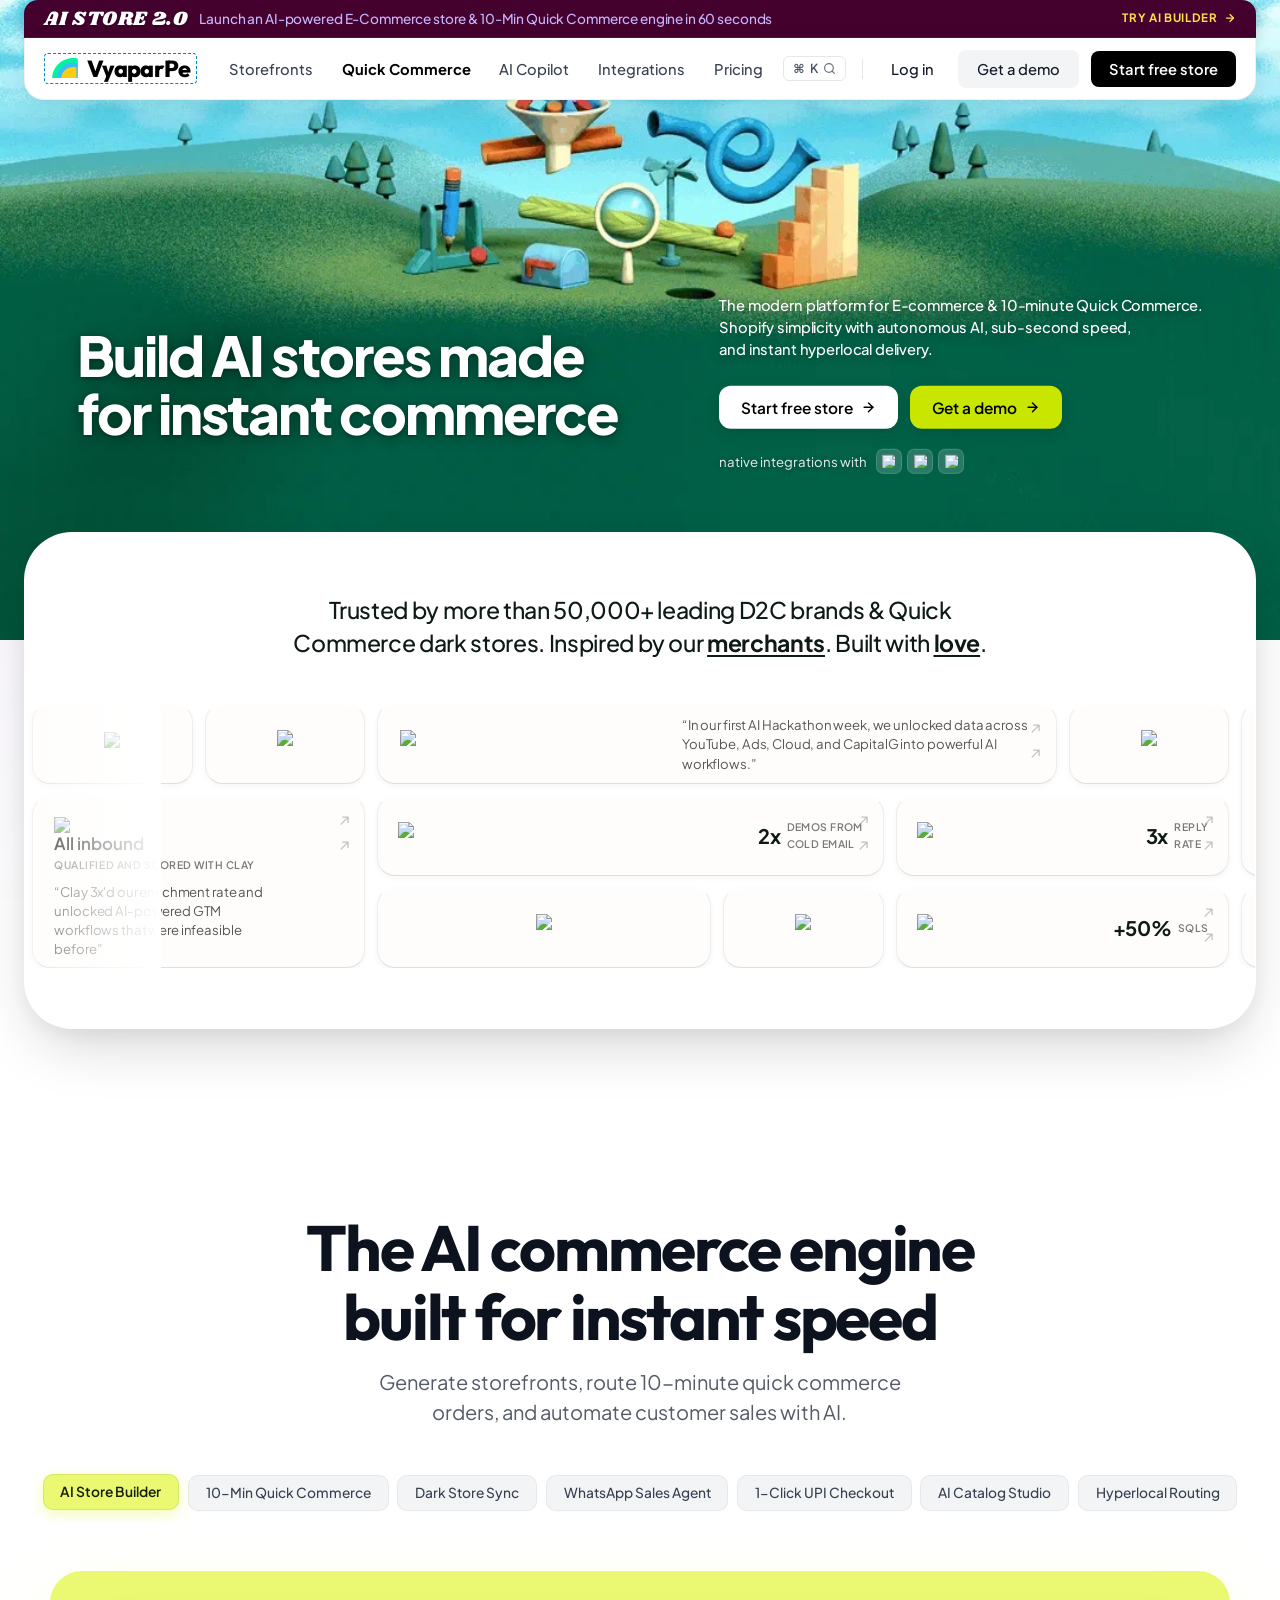
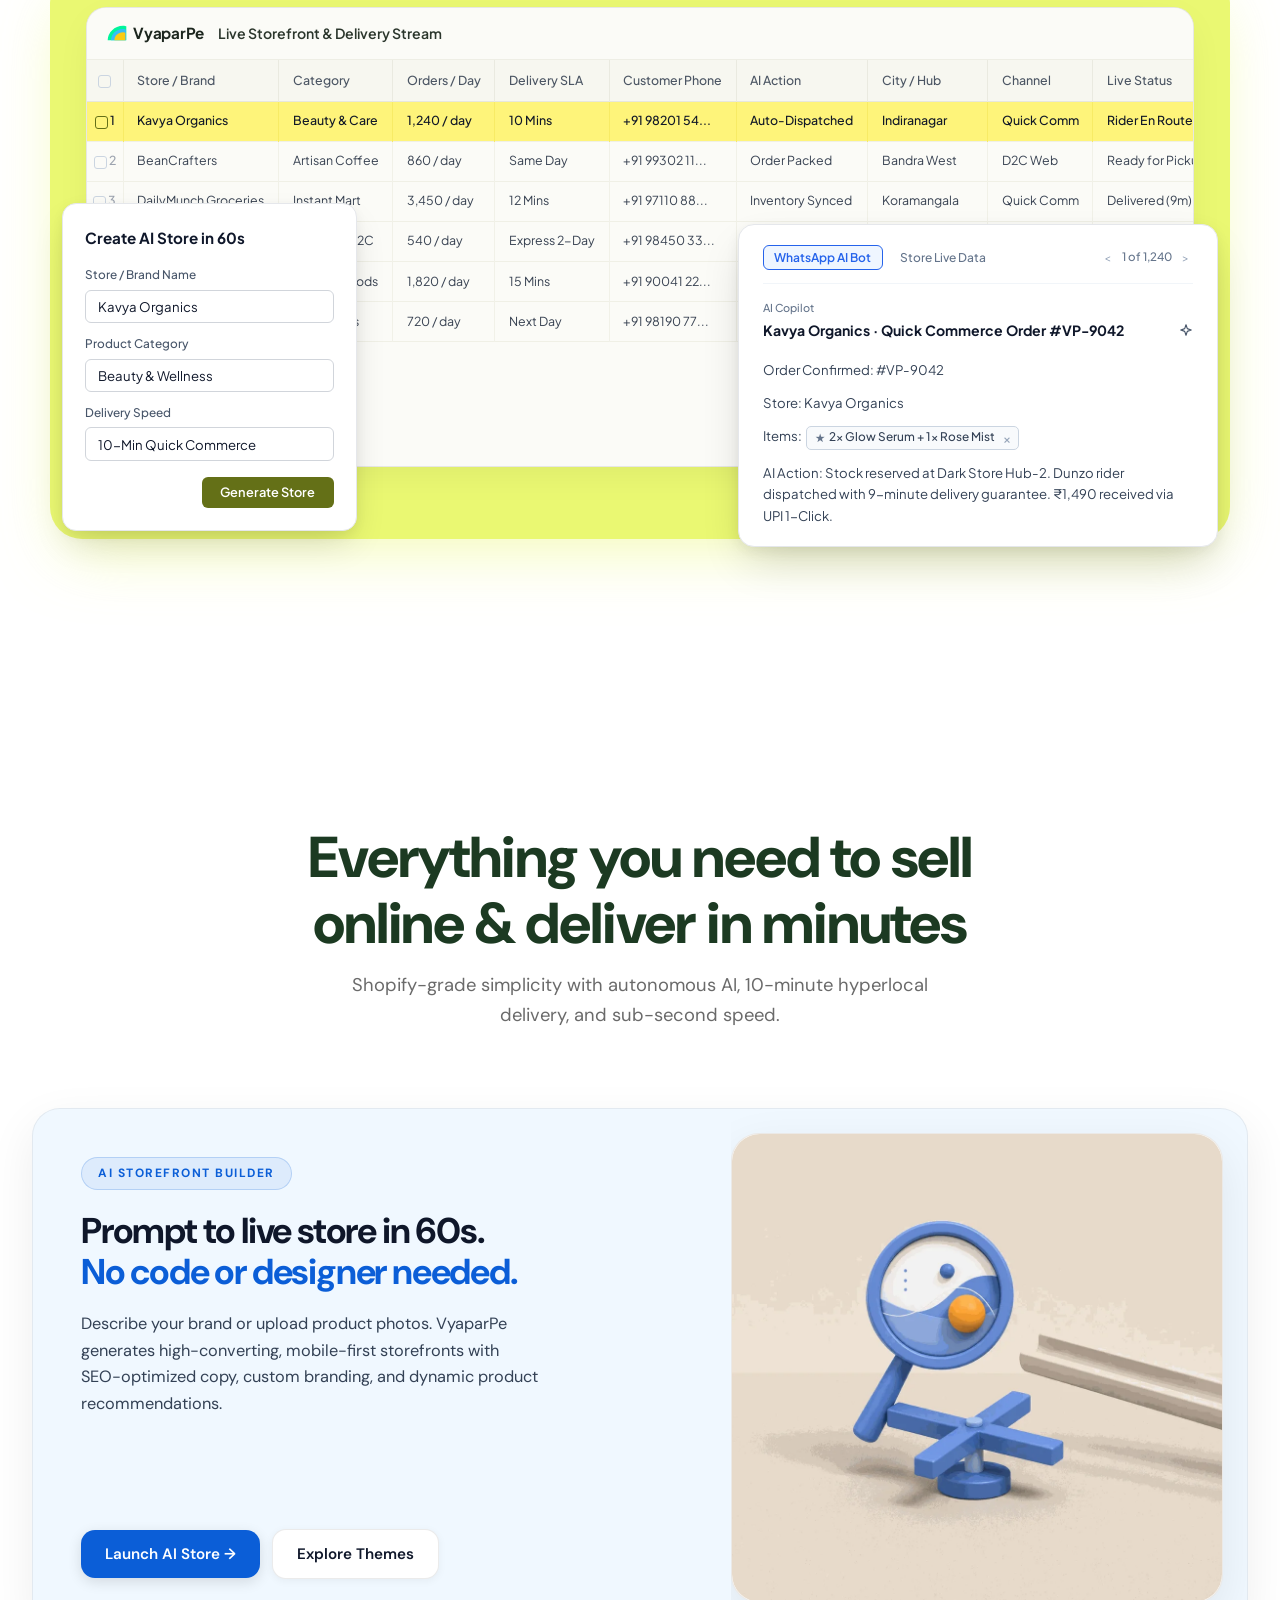
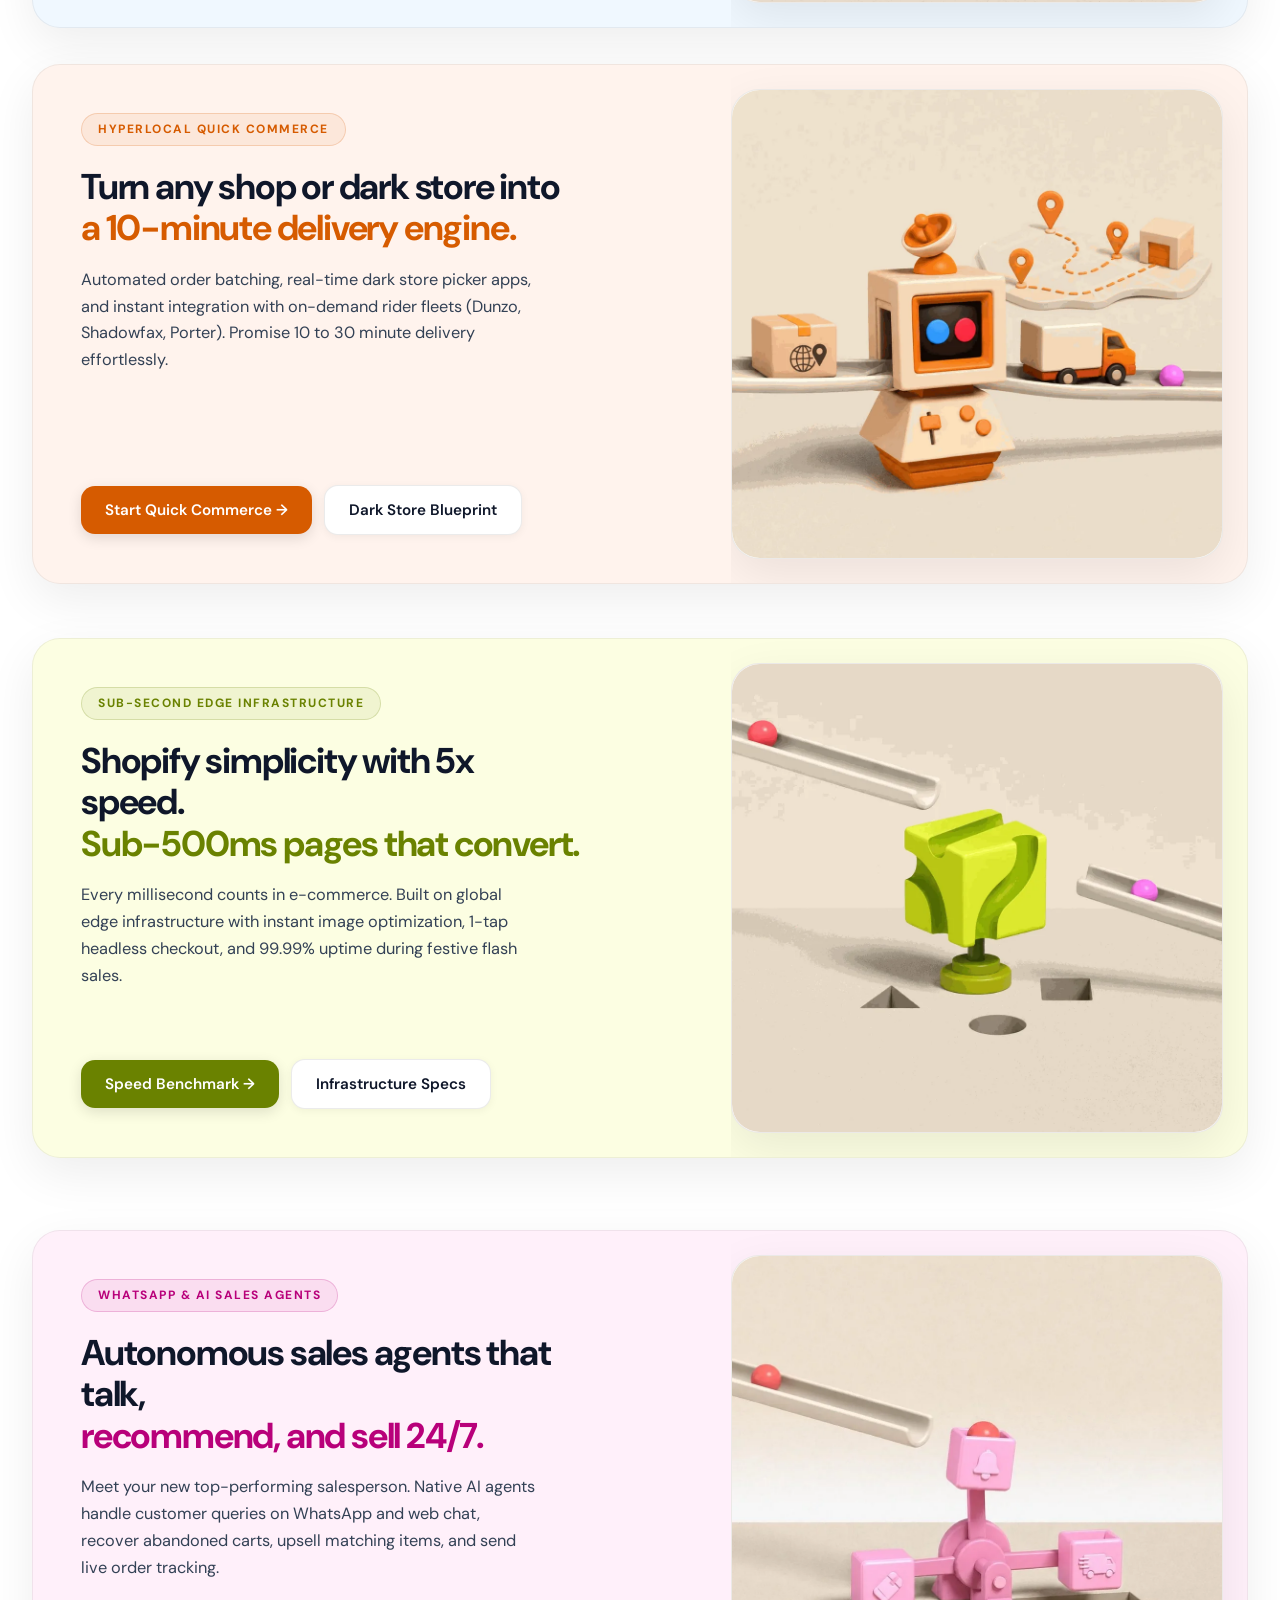
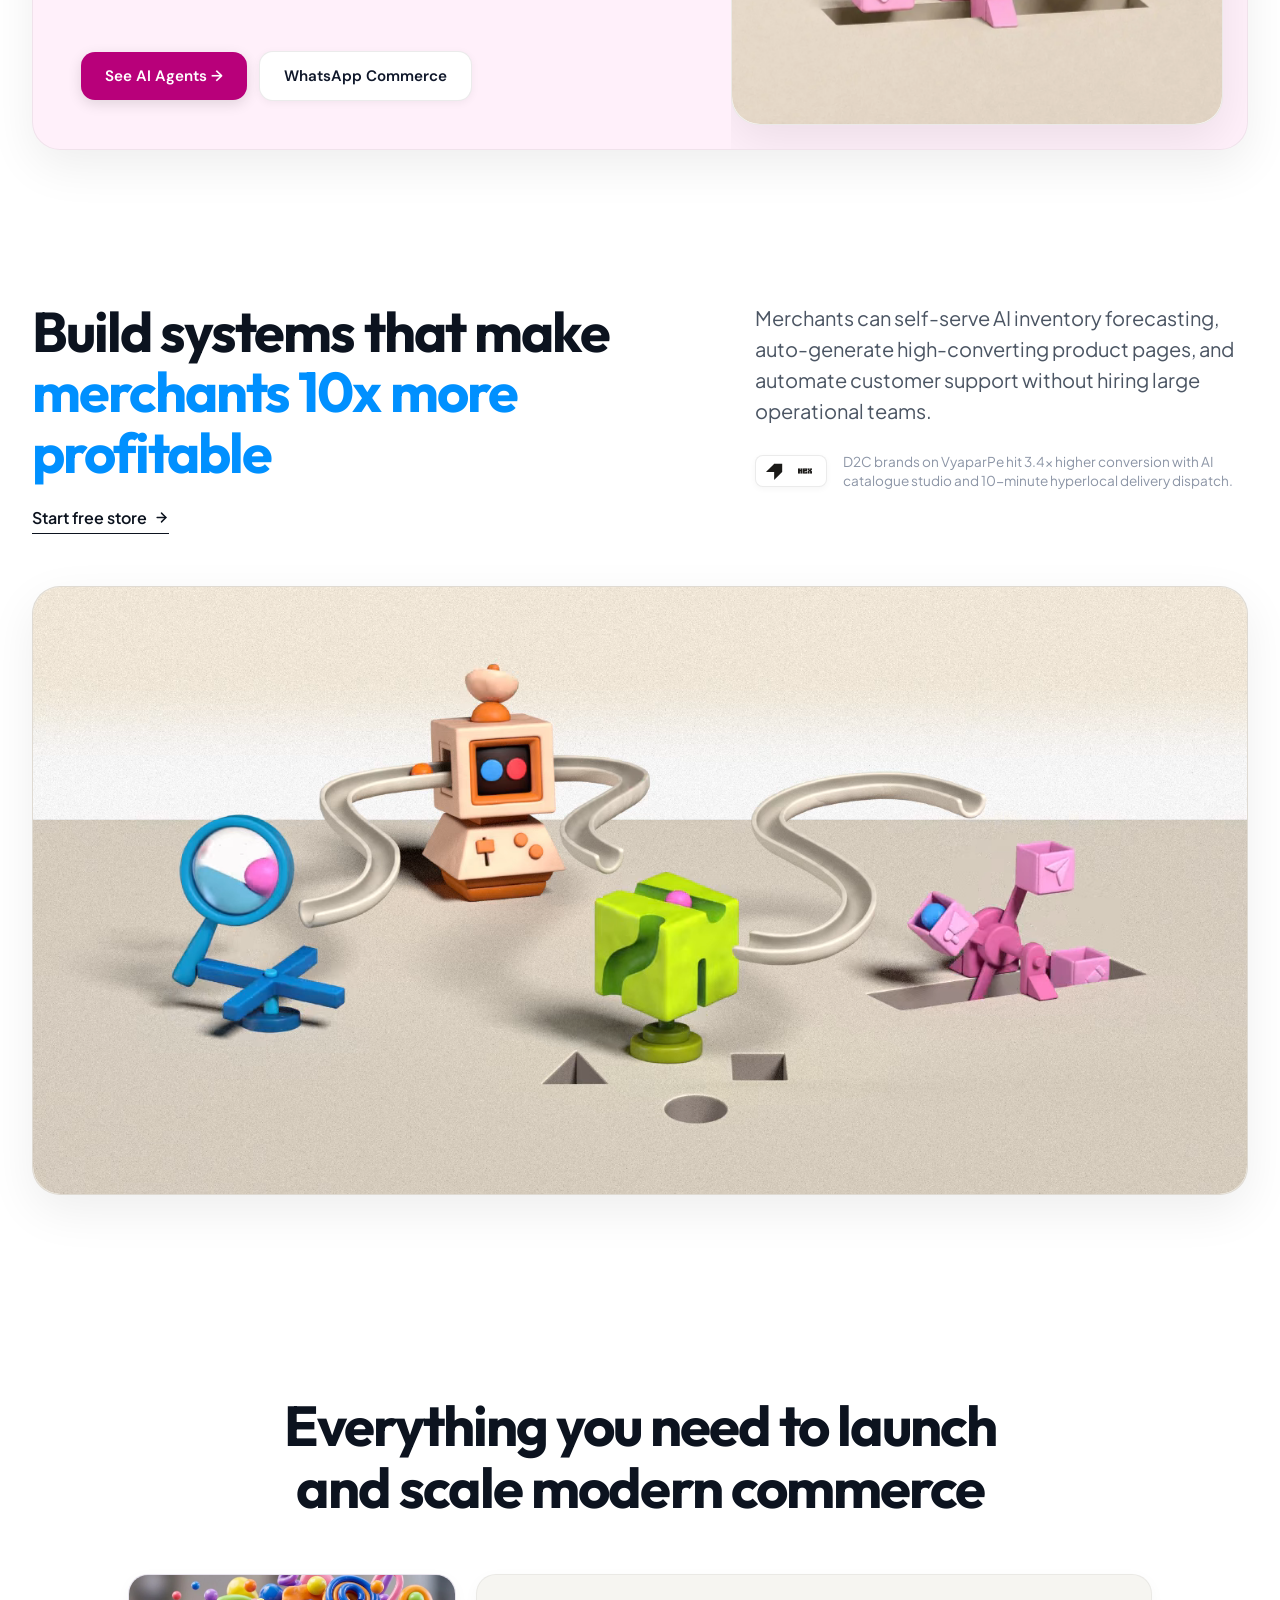
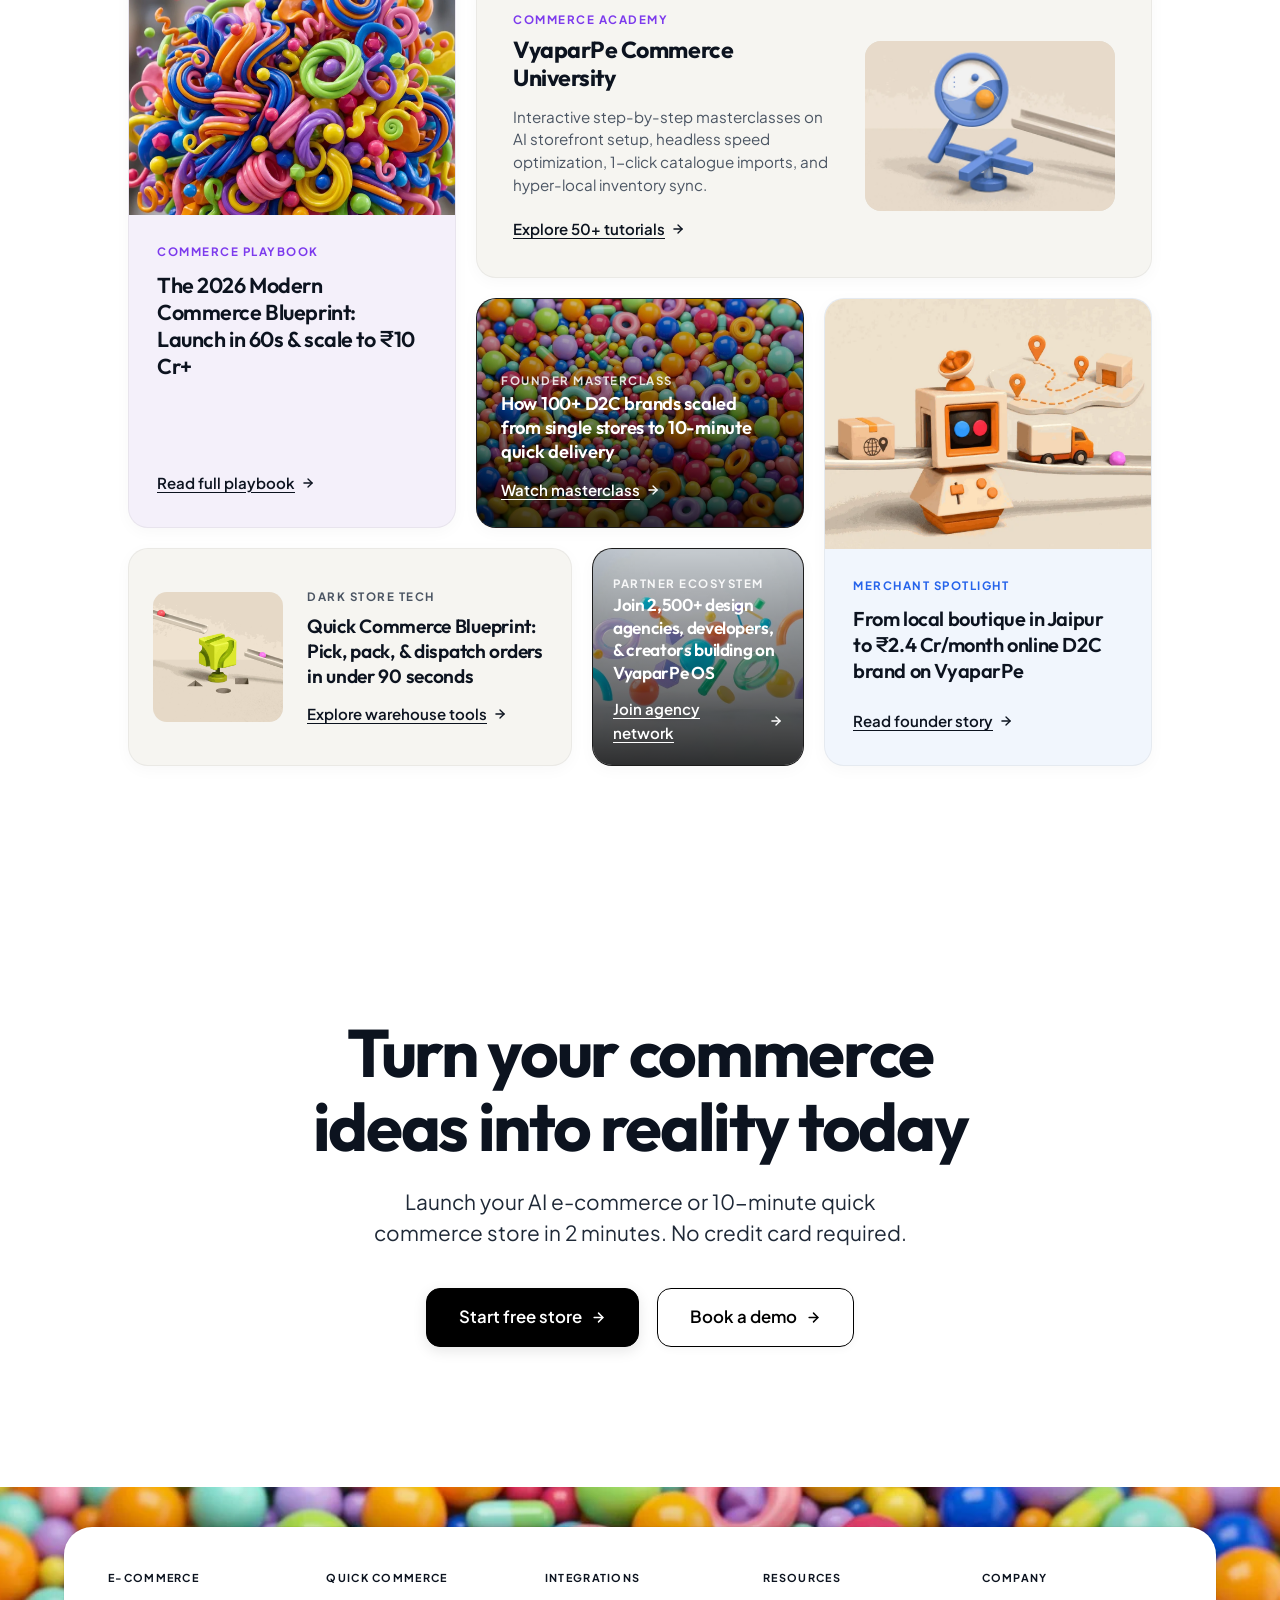
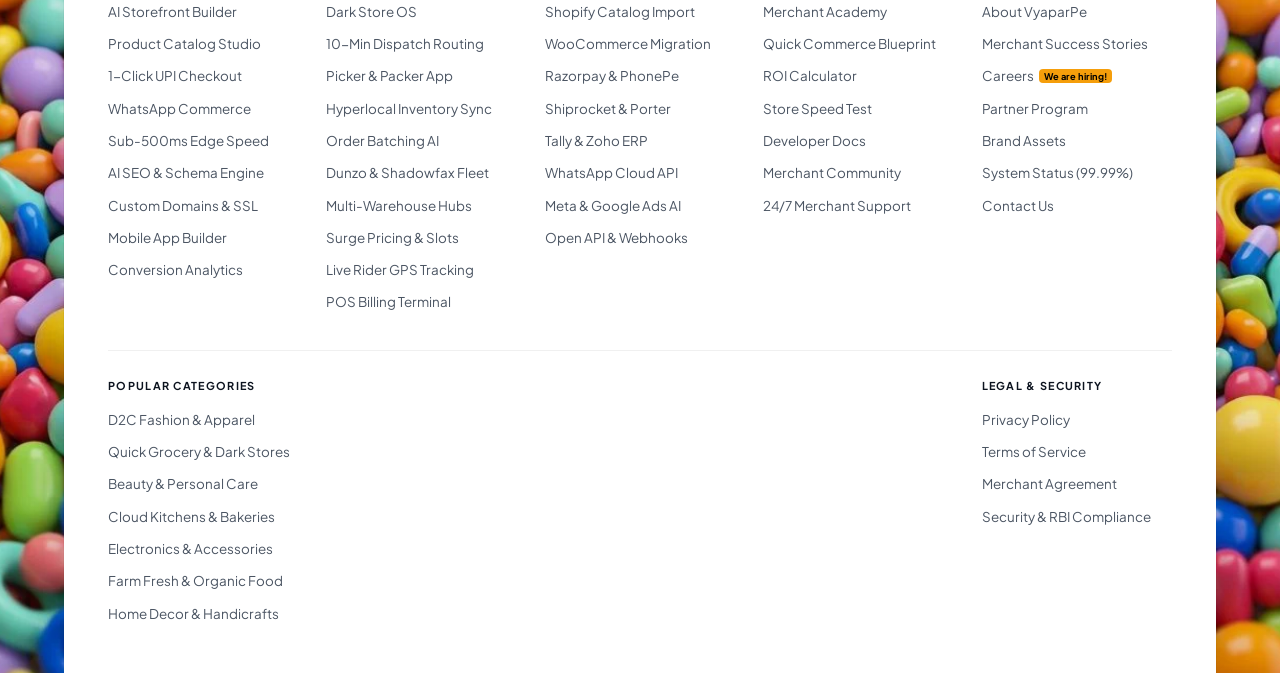
==== commit 588c0139: "Fixed responsiveness" ====
--- a/index.html
+++ b/index.html
@@ -163,14 +163,29 @@
         </div>
       </div>
       <div class="hero-video-wrapper">
-        <img 
-          id="heroGif" 
+        <video 
+          id="heroVideo" 
           class="hero-bg-media" 
-          src="assets/images/hero-section.webp" 
-          alt="VyaparPe AI Commerce Engine 3D Mechanism"
-          loading="eager"
-          decoding="async"
-        />
+          src="assets/videos/hero-section.mp4" 
+          poster="assets/images/hero-section.webp" 
+          autoplay 
+          loop 
+          muted 
+          playsinline 
+          webkit-playsinline
+          preload="auto"
+          aria-hidden="true"
+        >
+          <source src="assets/videos/hero-section.mp4" type="video/mp4">
+          <img 
+            id="heroGif" 
+            class="hero-bg-media" 
+            src="assets/images/hero-section.webp" 
+            alt="VyaparPe AI Commerce Engine 3D Mechanism"
+            loading="eager"
+            decoding="async"
+          />
+        </video>
         <div class="hero-video-gradient-bottom"></div>
       </div>
     </section>
--- a/css/style.css
+++ b/css/style.css
@@ -634,6 +634,17 @@
   display: none !important;
 }
 
+.hero-video-gradient-bottom {
+  position: absolute;
+  bottom: 0;
+  left: 0;
+  right: 0;
+  height: 140px;
+  background: linear-gradient(to bottom, transparent, rgba(3, 93, 68, 0.8) 70%, #035d44 100%);
+  pointer-events: none;
+  z-index: 2;
+}
+
 
 /* ==========================================================================
    Responsive Breakpoints
@@ -752,8 +763,11 @@
     width: 100%;
     height: 100%;
     z-index: 1;
-  }
-
+    overflow: hidden;
+  }
+
+  .hero-video-wrapper video,
+  .hero-video-wrapper img,
   .hero-bg-media {
     width: 100%;
     height: 100%;
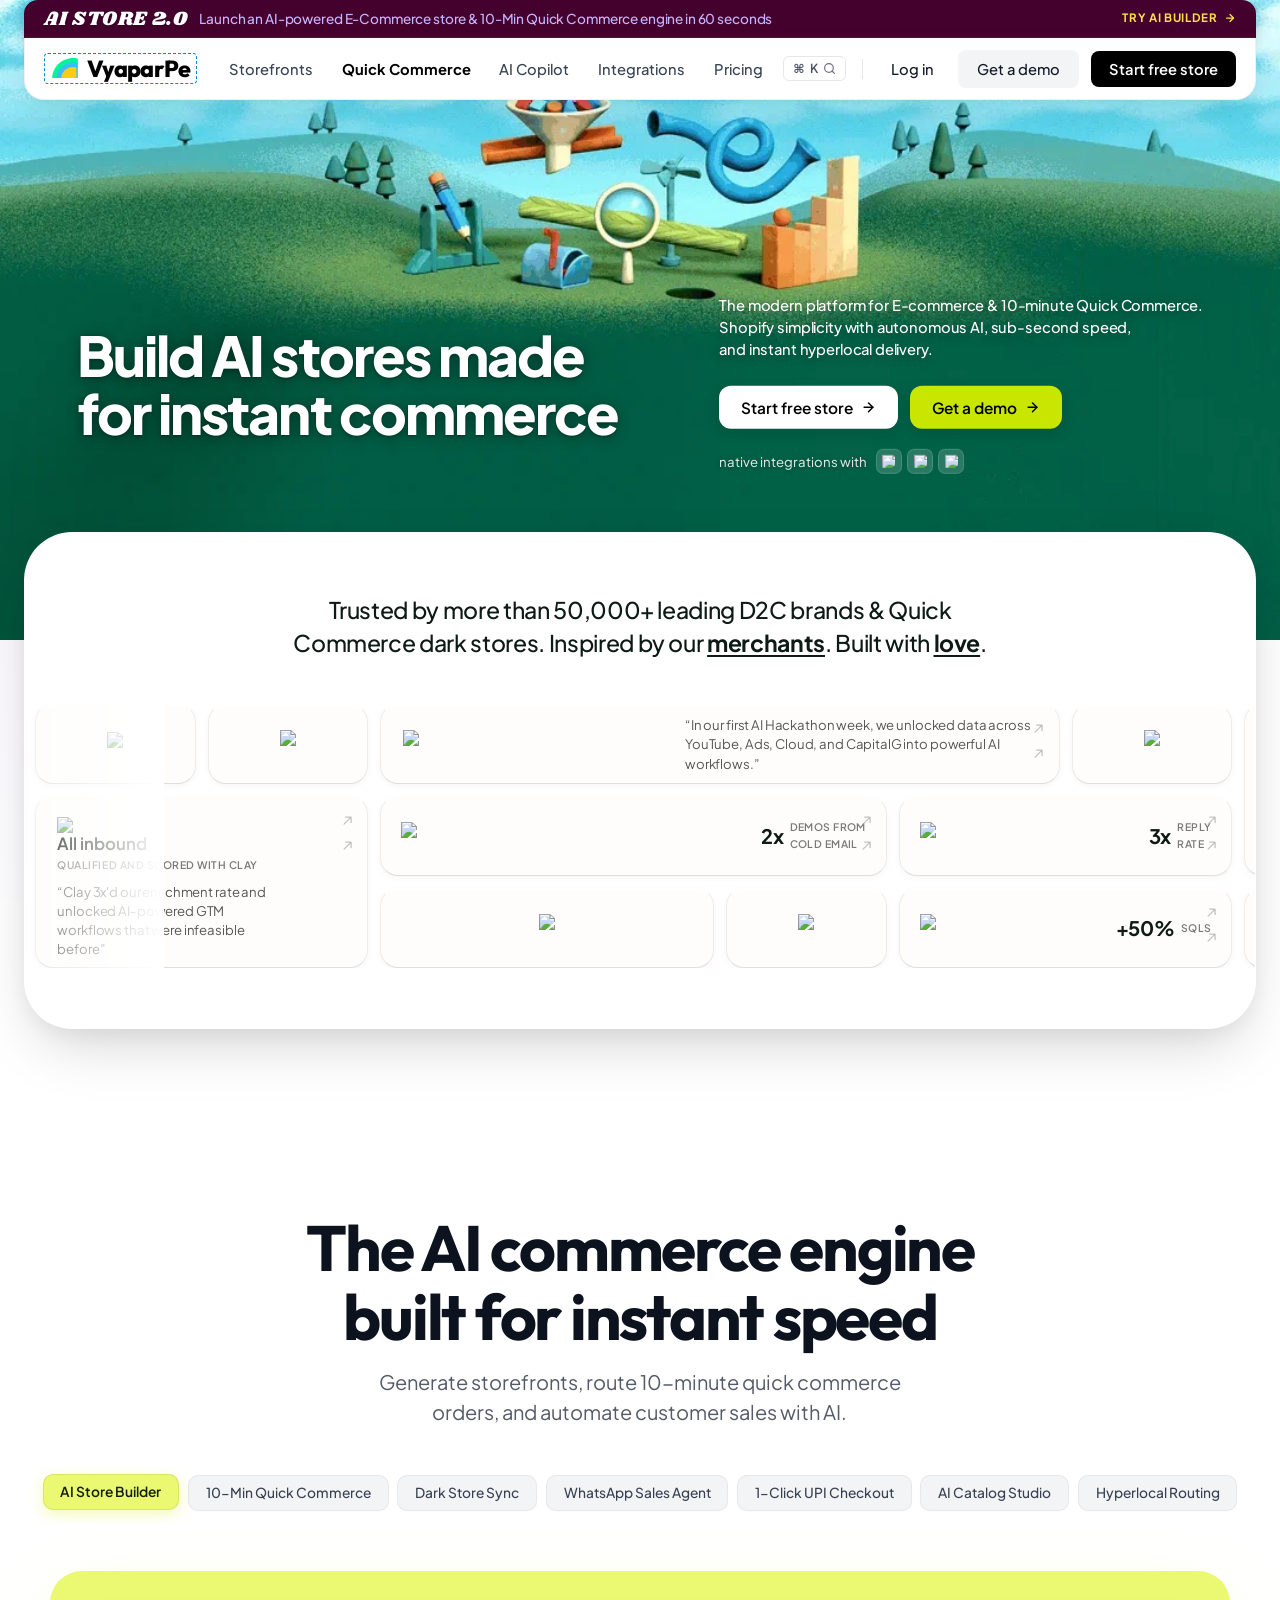
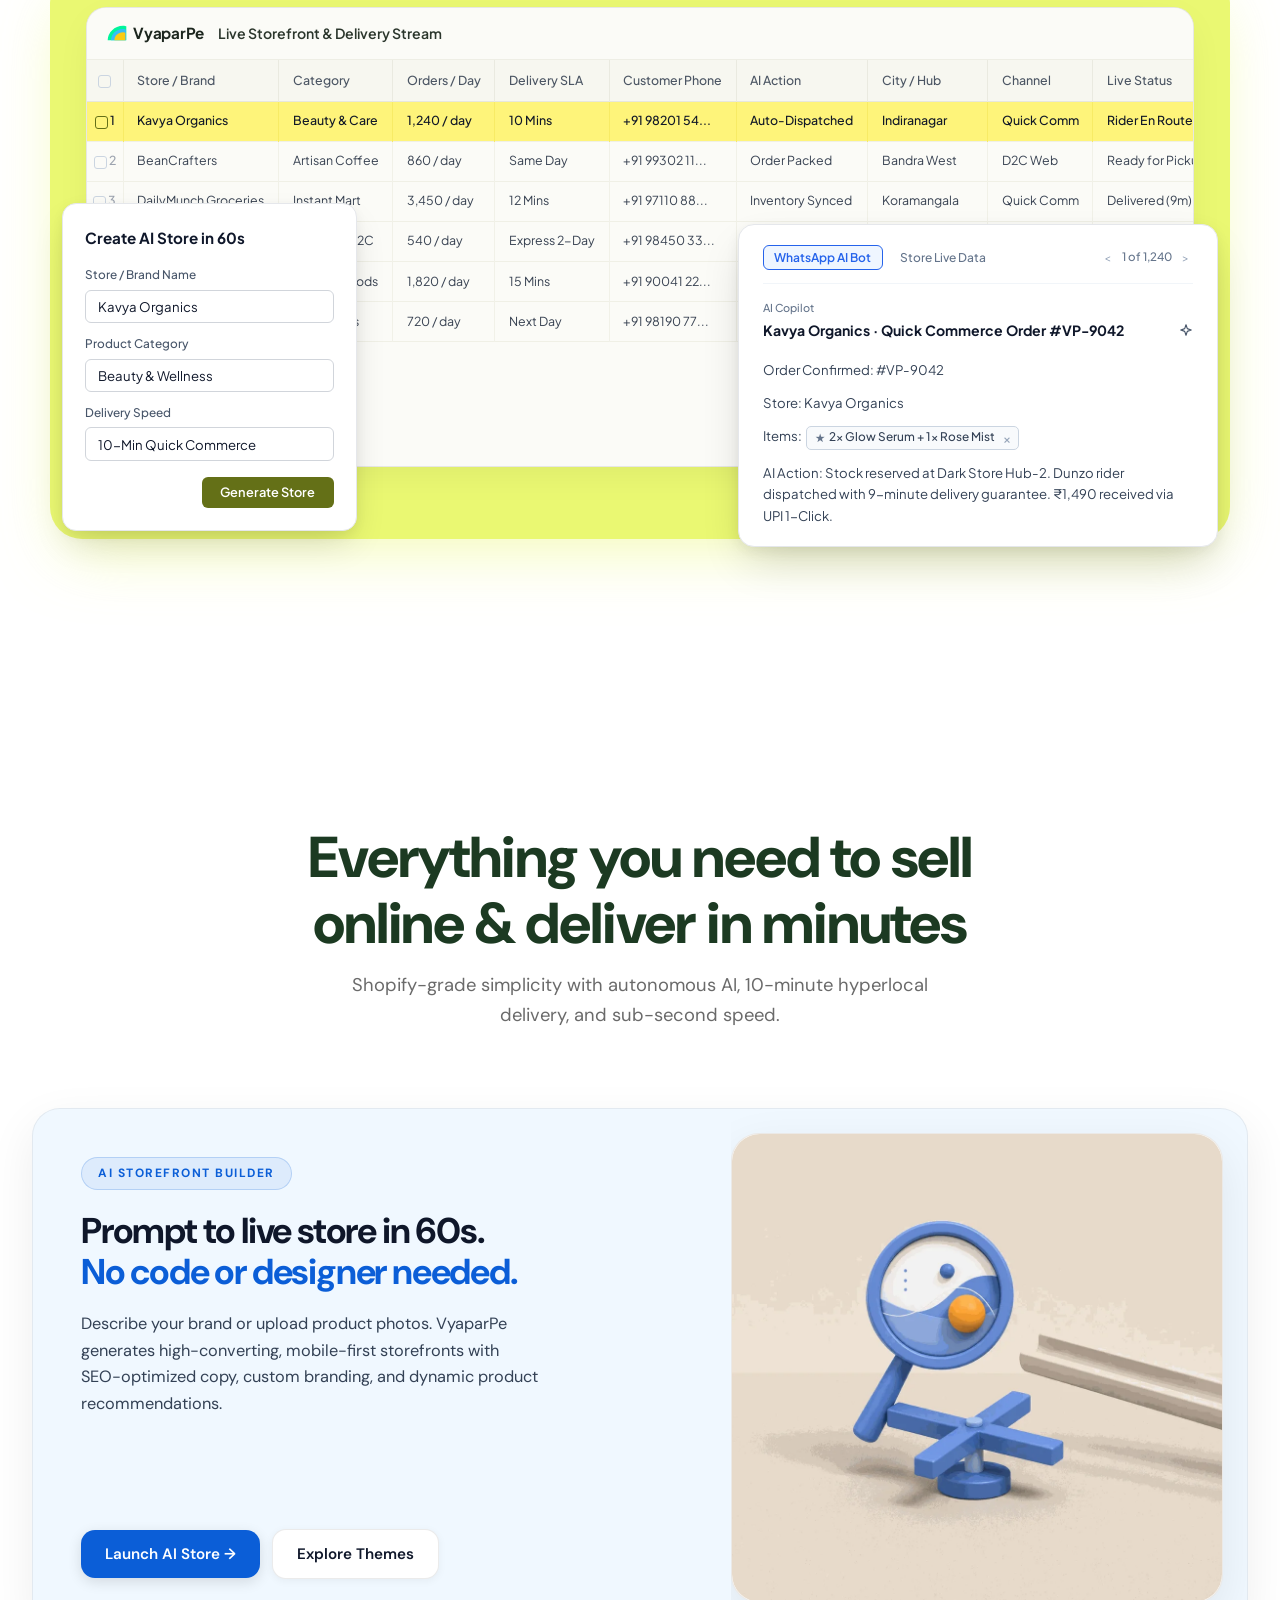
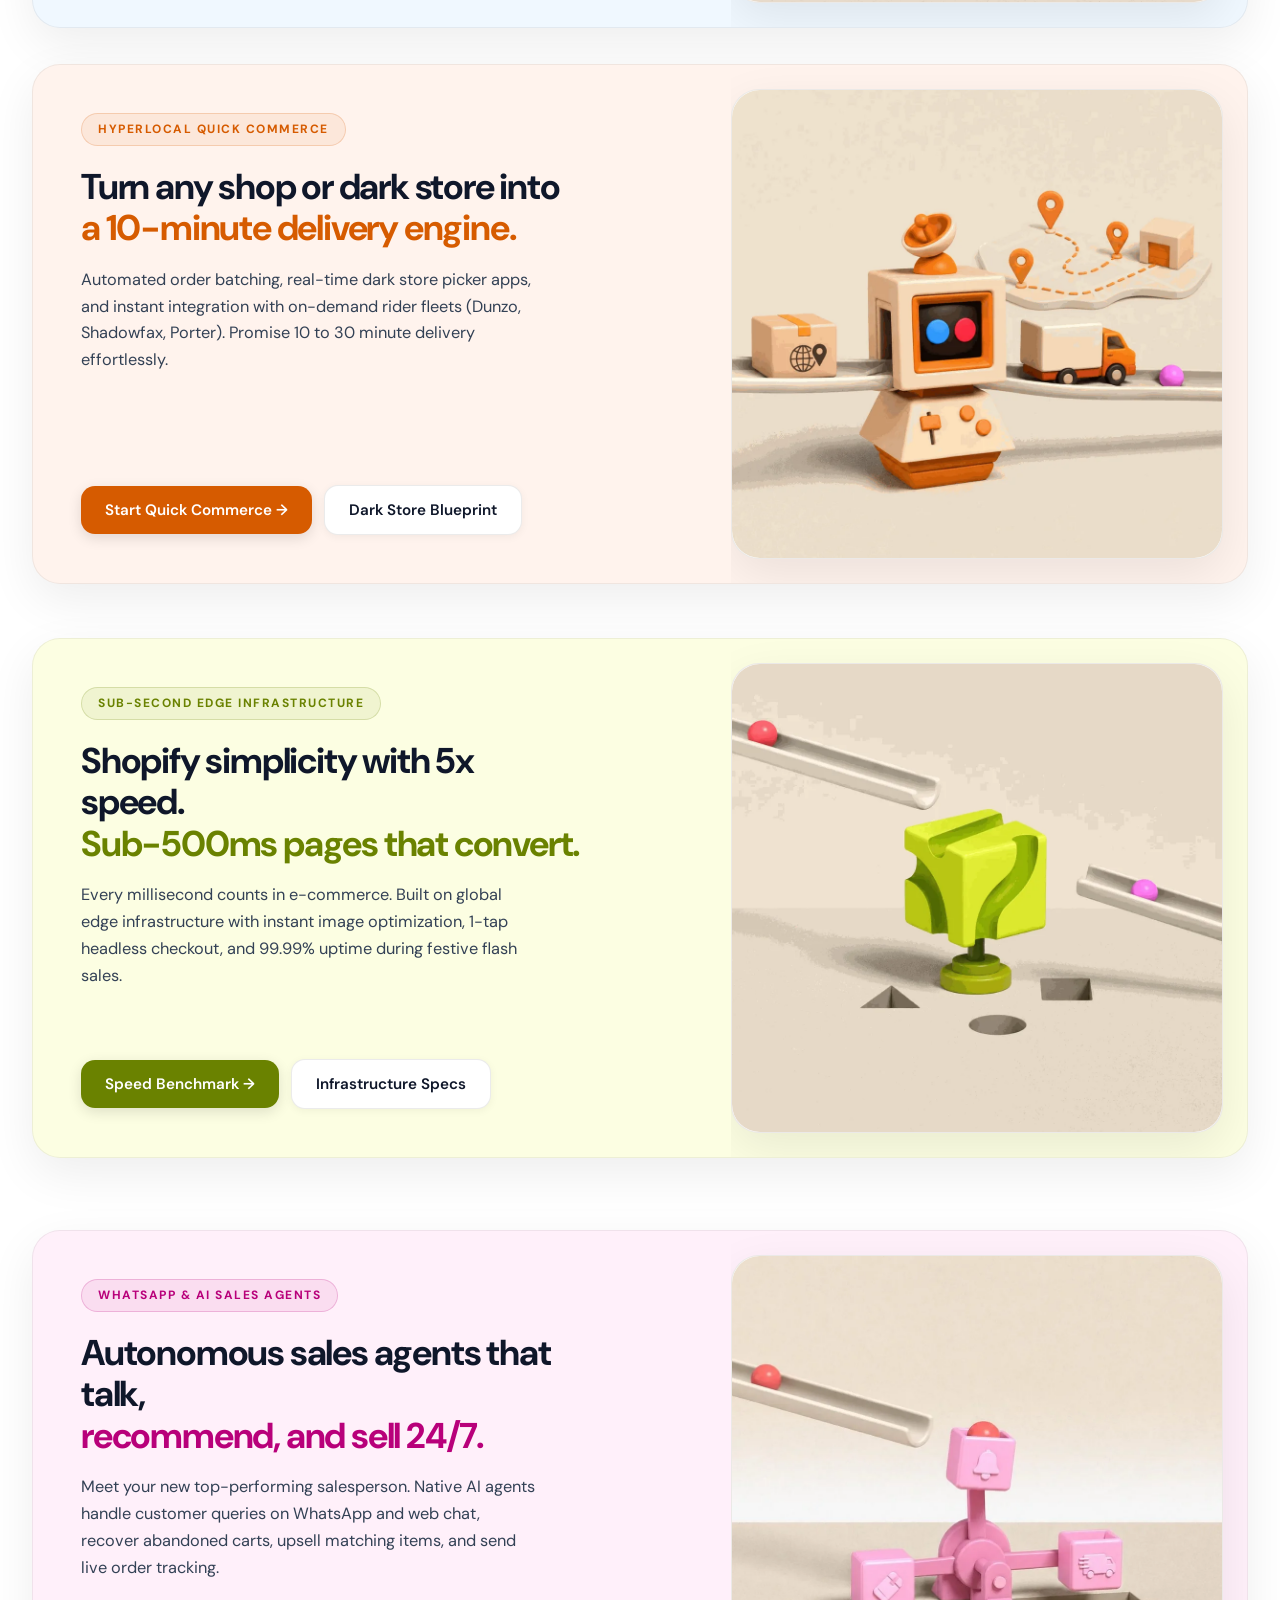
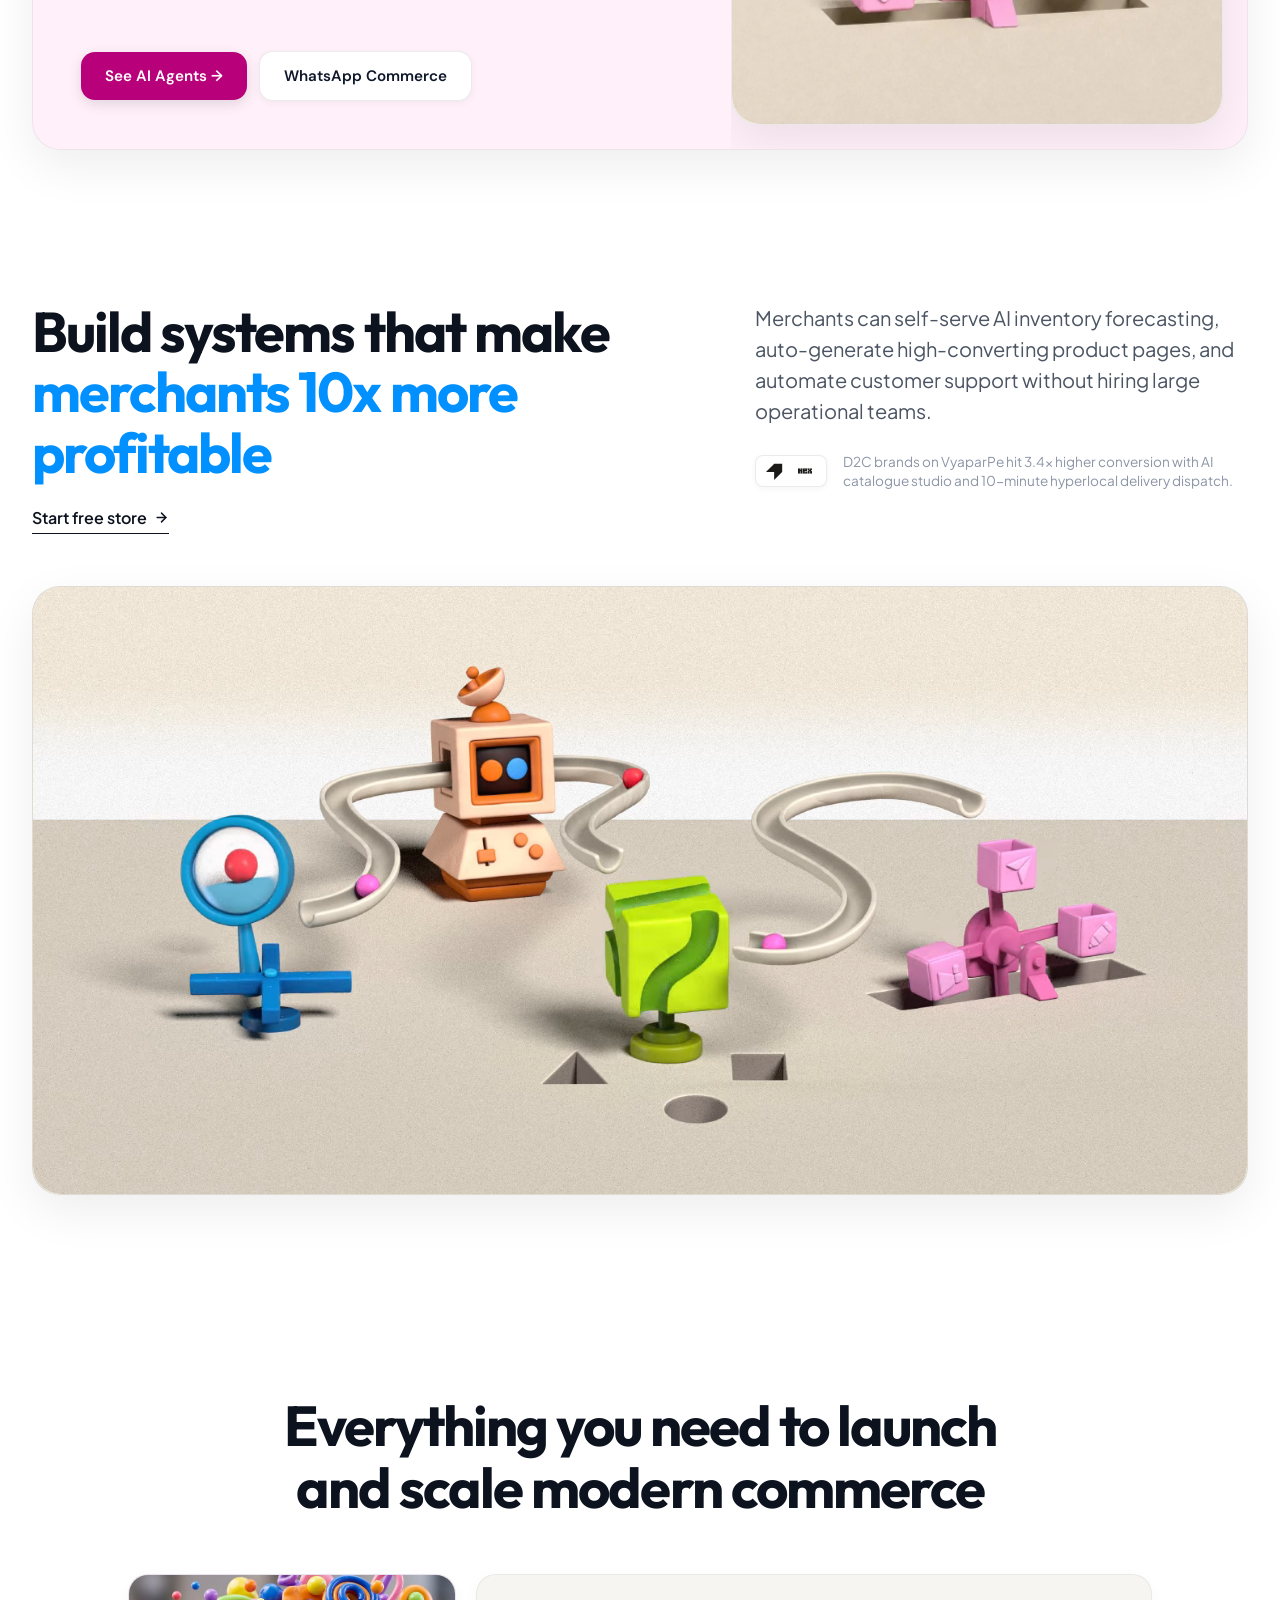
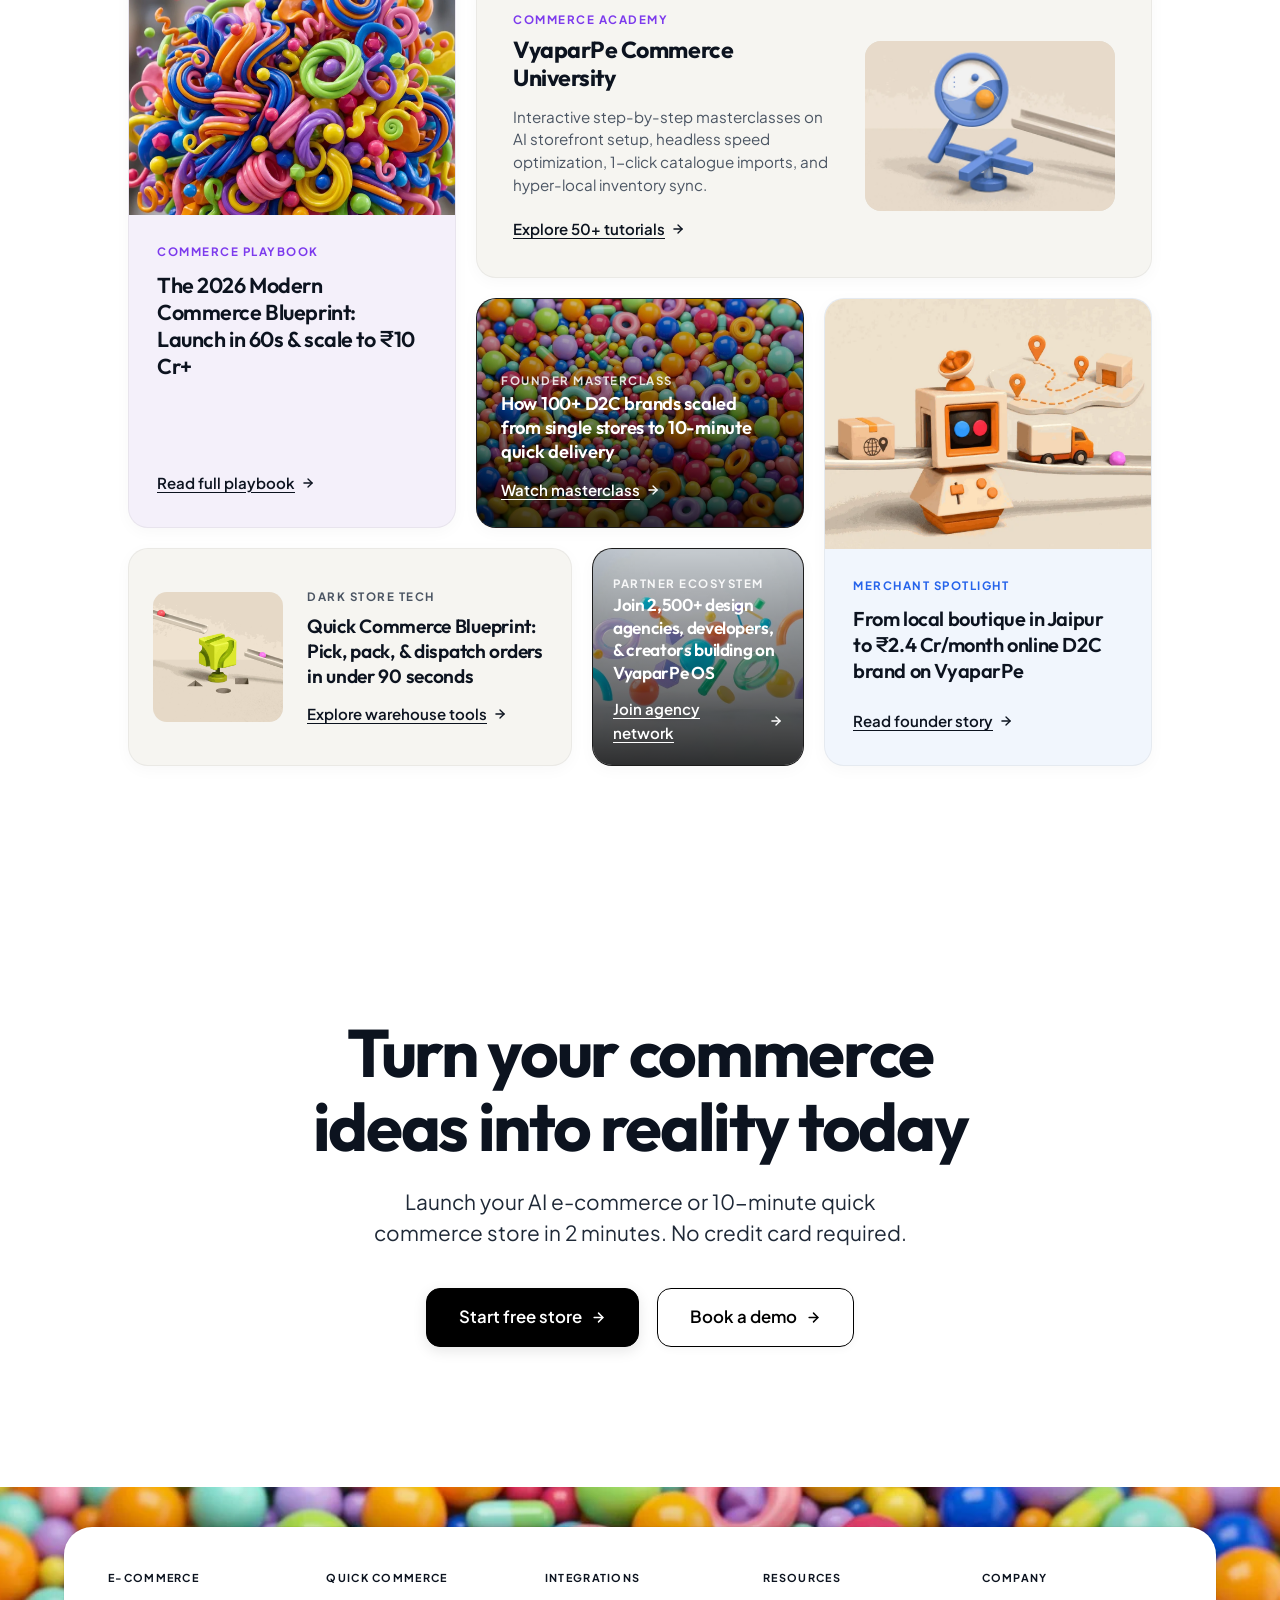
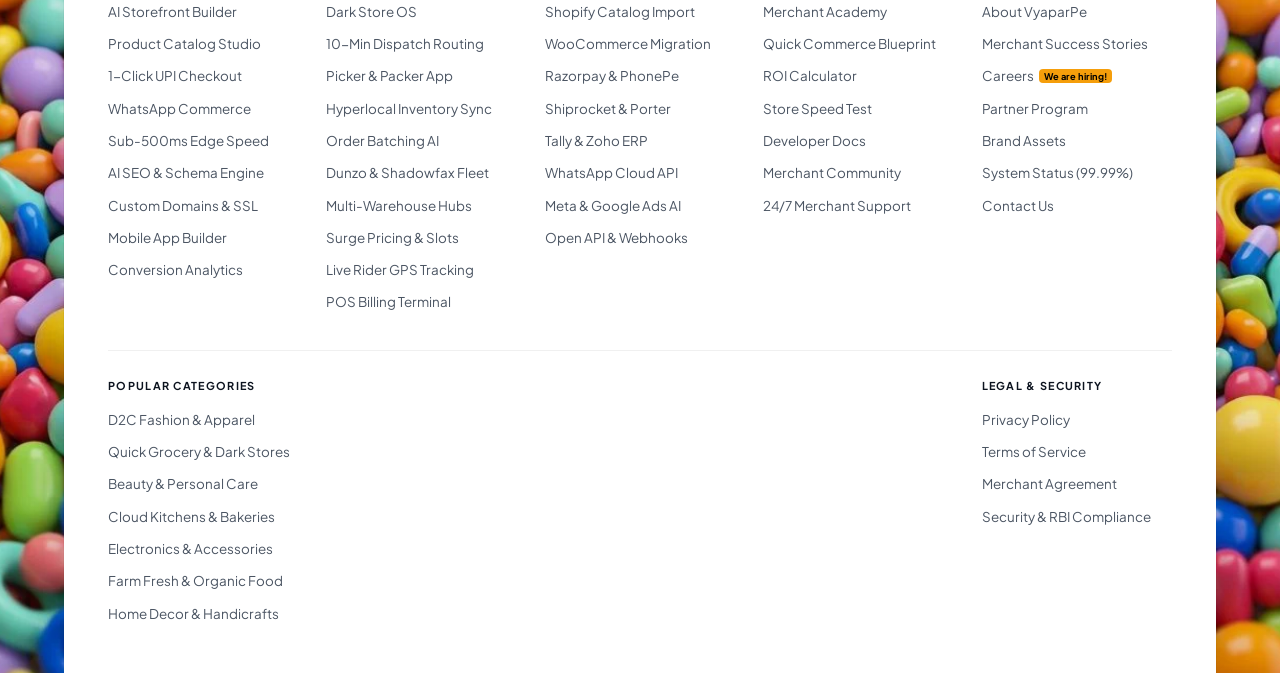
==== commit 20194358: "Navbar" ====
--- a/index.html
+++ b/index.html
@@ -76,6 +76,13 @@
               <li><a href="#gtmEngineering">Integrations</a></li>
               <li><a href="#growthCta">Pricing</a></li>
             </ul>
+            <div class="mobile-drawer-actions">
+              <div class="mobile-drawer-btn-row">
+                <button type="button" class="btn-drawer-login open-login-modal-btn">Log in</button>
+                <button type="button" class="btn-drawer-demo open-order-modal-btn">Get a demo</button>
+              </div>
+              <button type="button" class="btn-drawer-trial open-order-modal-btn">Start free store &rarr;</button>
+            </div>
           </nav>
         </div>
 
--- a/css/style.css
+++ b/css/style.css
@@ -148,7 +148,7 @@
    Top Header Container & Announcement Bar
    ========================================================================== */
 .site-header-fixed {
-  position: absolute;
+  position: fixed;
   top: 0;
   left: 0;
   right: 0;
@@ -168,6 +168,7 @@
   color: #ffffff;
   padding: 0 1.2rem;
   height: 38px;
+  max-height: 48px;
   display: flex;
   align-items: center;
   margin: 0 auto;
@@ -177,7 +178,25 @@
   border-top-left-radius: 14px;
   border-top-right-radius: 14px;
   box-shadow: 0 4px 14px rgba(69, 1, 46, 0.2);
-  transition: all var(--transition-fast);
+  transition: all 0.25s cubic-bezier(0.16, 1, 0.3, 1);
+  overflow: hidden;
+}
+
+.top-announcement-bar.is-hidden {
+  max-height: 0;
+  height: 0;
+  opacity: 0;
+  padding-top: 0;
+  padding-bottom: 0;
+  margin-bottom: 0;
+  border-bottom-color: transparent;
+  pointer-events: none;
+}
+
+.navbar.scrolled {
+  margin-top: 8px;
+  border-radius: 18px;
+  box-shadow: 0 16px 36px rgba(0, 0, 0, 0.12), 0 2px 8px rgba(0, 0, 0, 0.04);
 }
 
 .announcement-inner {
@@ -290,6 +309,10 @@
 .main-nav-links-wrap {
   display: flex;
   align-items: center;
+}
+
+.mobile-drawer-actions {
+  display: none;
 }
 
 .nav-links {
@@ -668,6 +691,7 @@
   }
 
   .main-nav-links-wrap,
+  .btn-nav-login,
   .btn-nav-demo,
   .nav-vertical-divider {
     display: none;
@@ -675,8 +699,9 @@
 
   .main-nav-links-wrap.mobile-open {
     display: flex;
+    flex-direction: column;
     position: absolute;
-    top: calc(100% + 4px);
+    top: calc(100% + 8px);
     left: 0;
     right: 0;
     width: 100%;
@@ -707,7 +732,7 @@
     flex-direction: column;
     align-items: stretch;
     width: 100%;
-    gap: 0.5rem;
+    gap: 0.35rem;
   }
 
   .main-nav-links-wrap.mobile-open .nav-links li {
@@ -719,7 +744,7 @@
     width: 100%;
     padding: 10px 14px;
     border-radius: 10px;
-    font-size: 1rem;
+    font-size: 0.96rem;
     font-weight: 600;
     color: #111827;
     transition: background-color var(--transition-fast);
@@ -731,8 +756,86 @@
     color: #000000;
   }
 
+  .mobile-drawer-actions {
+    display: flex;
+    flex-direction: column;
+    gap: 10px;
+    margin-top: 0.85rem;
+    padding-top: 0.85rem;
+    border-top: 1px solid rgba(0, 0, 0, 0.08);
+  }
+
+  .mobile-drawer-btn-row {
+    display: grid;
+    grid-template-columns: 1fr 1fr;
+    gap: 8px;
+    width: 100%;
+  }
+
+  .btn-drawer-login,
+  .btn-drawer-demo {
+    display: flex;
+    align-items: center;
+    justify-content: center;
+    padding: 10px 14px;
+    border-radius: 10px;
+    font-size: 0.92rem;
+    font-weight: 600;
+    cursor: pointer;
+    font-family: inherit;
+    transition: all var(--transition-fast);
+  }
+
+  .btn-drawer-login {
+    background: #f1f5f9;
+    color: #111827;
+    border: 1px solid rgba(0, 0, 0, 0.06);
+  }
+
+  .btn-drawer-login:hover {
+    background: #e2e8f0;
+  }
+
+  .btn-drawer-demo {
+    background: #c8e600;
+    color: #000000;
+    border: none;
+  }
+
+  .btn-drawer-demo:hover {
+    background: #b8d400;
+  }
+
+  .btn-drawer-trial {
+    width: 100%;
+    display: flex;
+    align-items: center;
+    justify-content: center;
+    gap: 8px;
+    background: #000000;
+    color: #ffffff;
+    font-size: 0.96rem;
+    font-weight: 700;
+    padding: 12px 18px;
+    border-radius: 12px;
+    border: none;
+    cursor: pointer;
+    font-family: inherit;
+    box-shadow: 0 4px 14px rgba(0, 0, 0, 0.15);
+    transition: all var(--transition-fast);
+  }
+
+  .btn-drawer-trial:hover {
+    background: #262626;
+  }
+
   .mobile-nav-toggle {
     display: flex;
+    align-items: center;
+    justify-content: center;
+    width: 38px;
+    height: 38px;
+    padding: 4px;
   }
 
   .mobile-nav-toggle.is-active span:nth-child(1) {
@@ -854,26 +957,45 @@
 
   .navbar {
     width: calc(100% - 16px);
-    height: 54px;
+    height: 52px;
     padding: 0 10px;
   }
 
+  .brand-logo {
+    gap: 5px;
+    padding: 2px 4px;
+    flex-shrink: 0;
+  }
+
   .brand-text {
-    font-size: 1.25rem;
-  }
-
-  .nav-search-pill .kbd-cmd,
-  .nav-search-pill .kbd-letter {
+    font-size: 1.2rem;
+  }
+
+  .clay-rainbow-icon svg {
+    width: 24px;
+    height: 19px;
+  }
+
+  .nav-actions {
+    gap: 6px;
+    flex-shrink: 0;
+  }
+
+  .nav-search-pill {
     display: none;
   }
 
-  .nav-search-pill {
-    padding: 5px 7px;
-  }
-
   .btn-nav-trial {
-    padding: 7px 12px;
-    font-size: 0.82rem;
+    padding: 6px 10px;
+    font-size: 0.78rem;
+    border-radius: 8px;
+    white-space: nowrap;
+  }
+
+  .mobile-nav-toggle {
+    width: 36px;
+    height: 36px;
+    padding: 3px;
   }
 
   .hero-content-overlay {
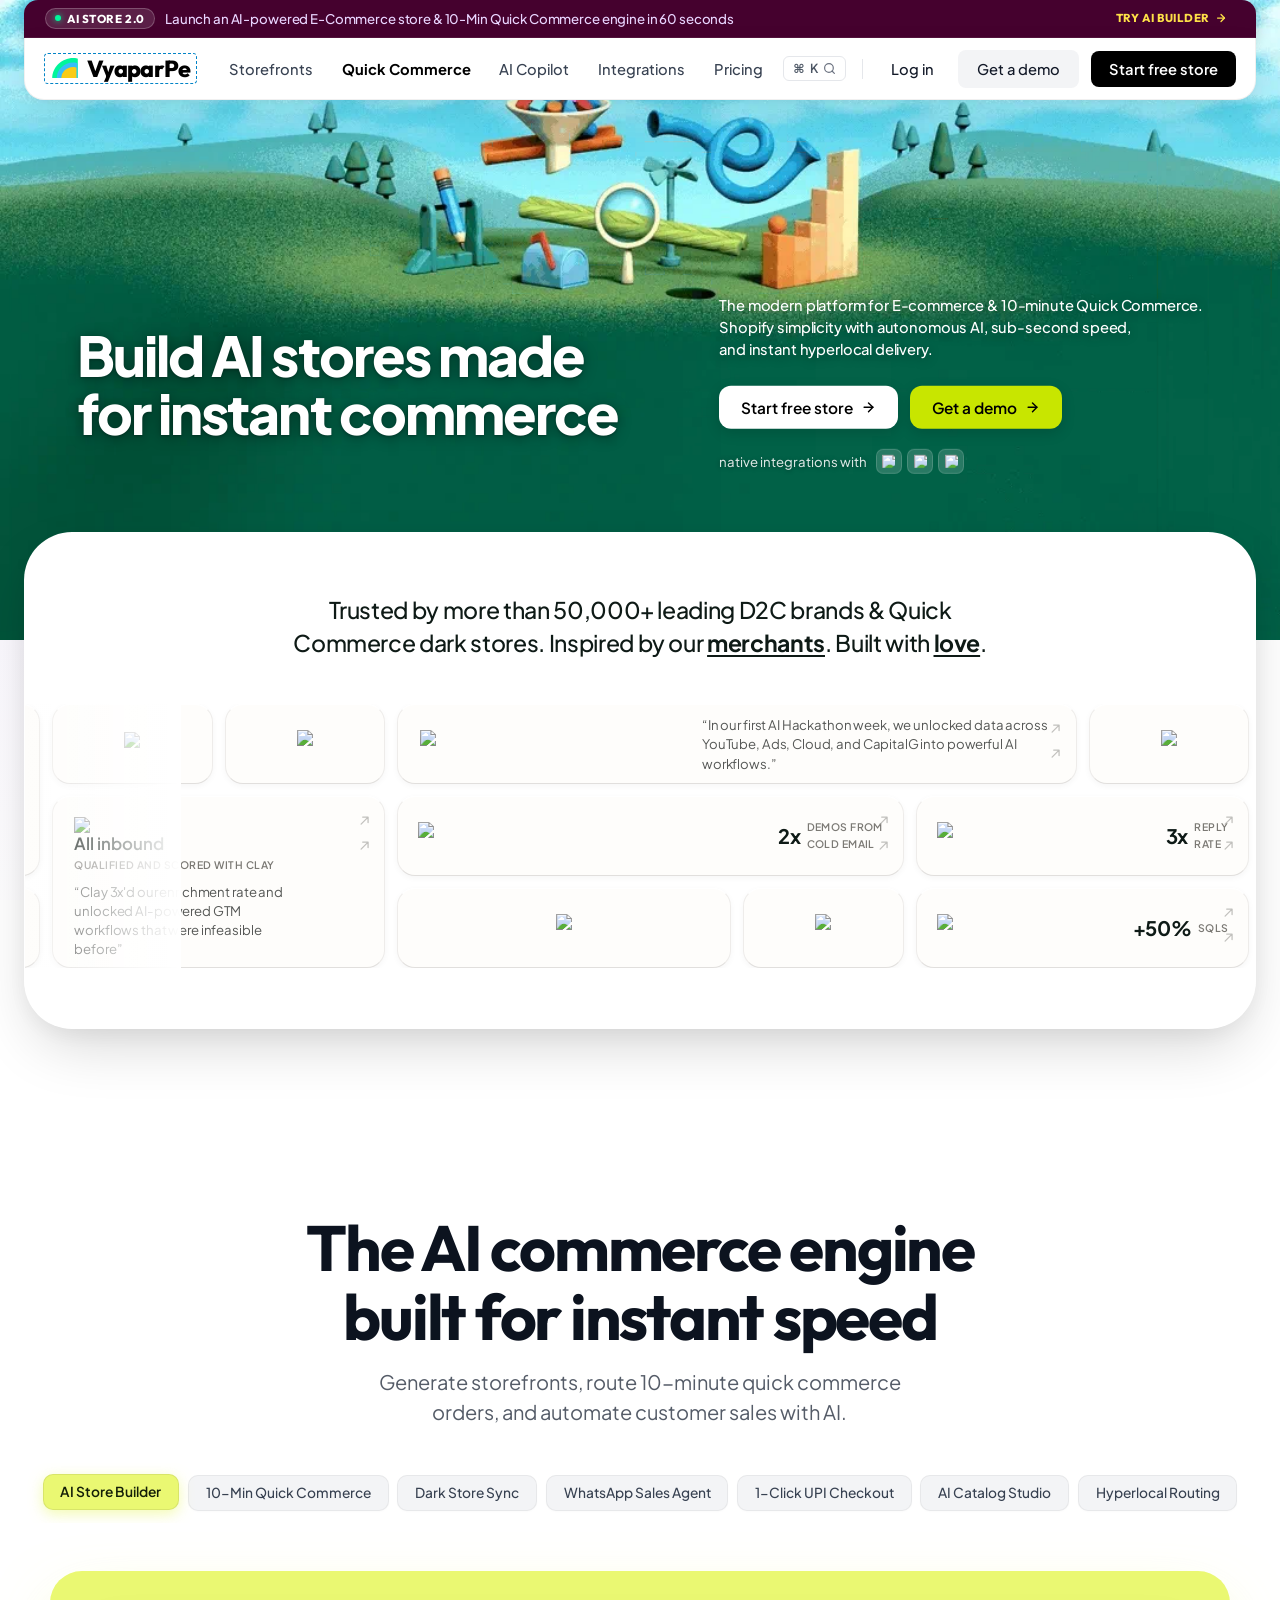
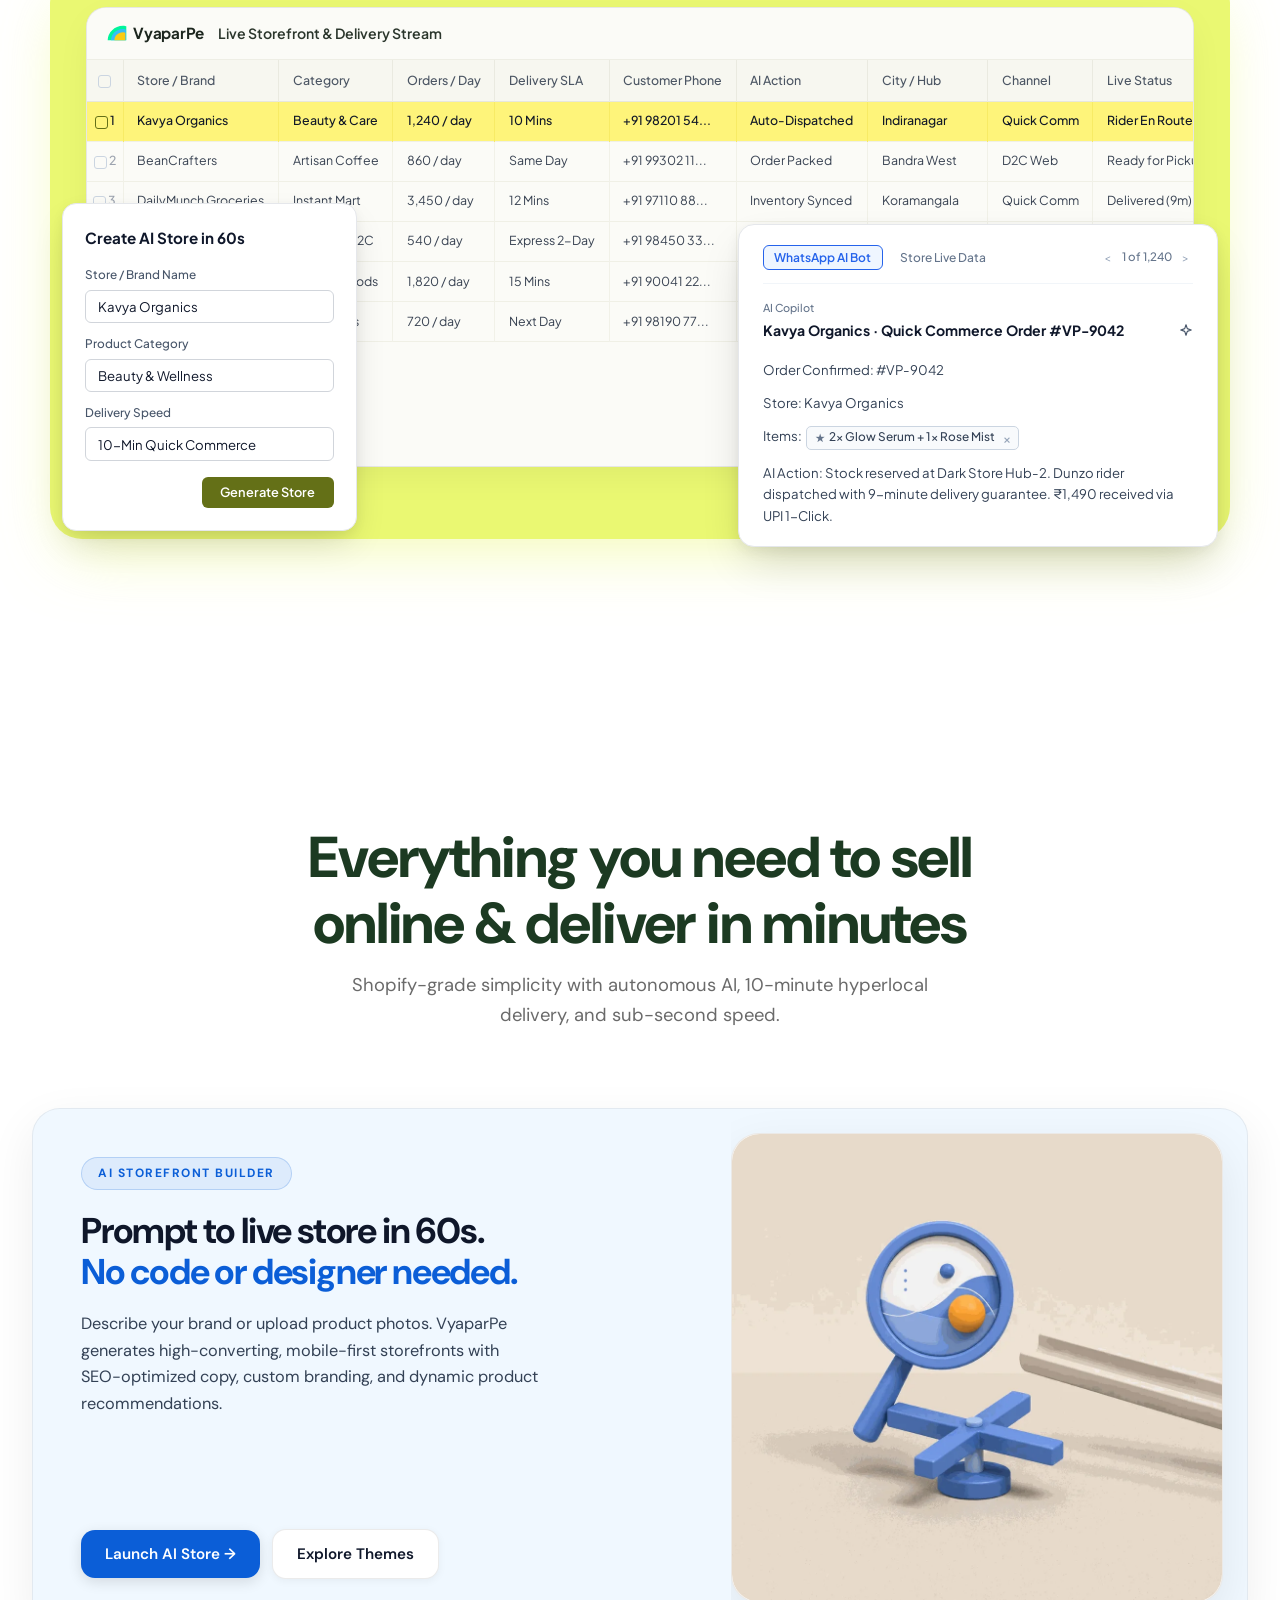
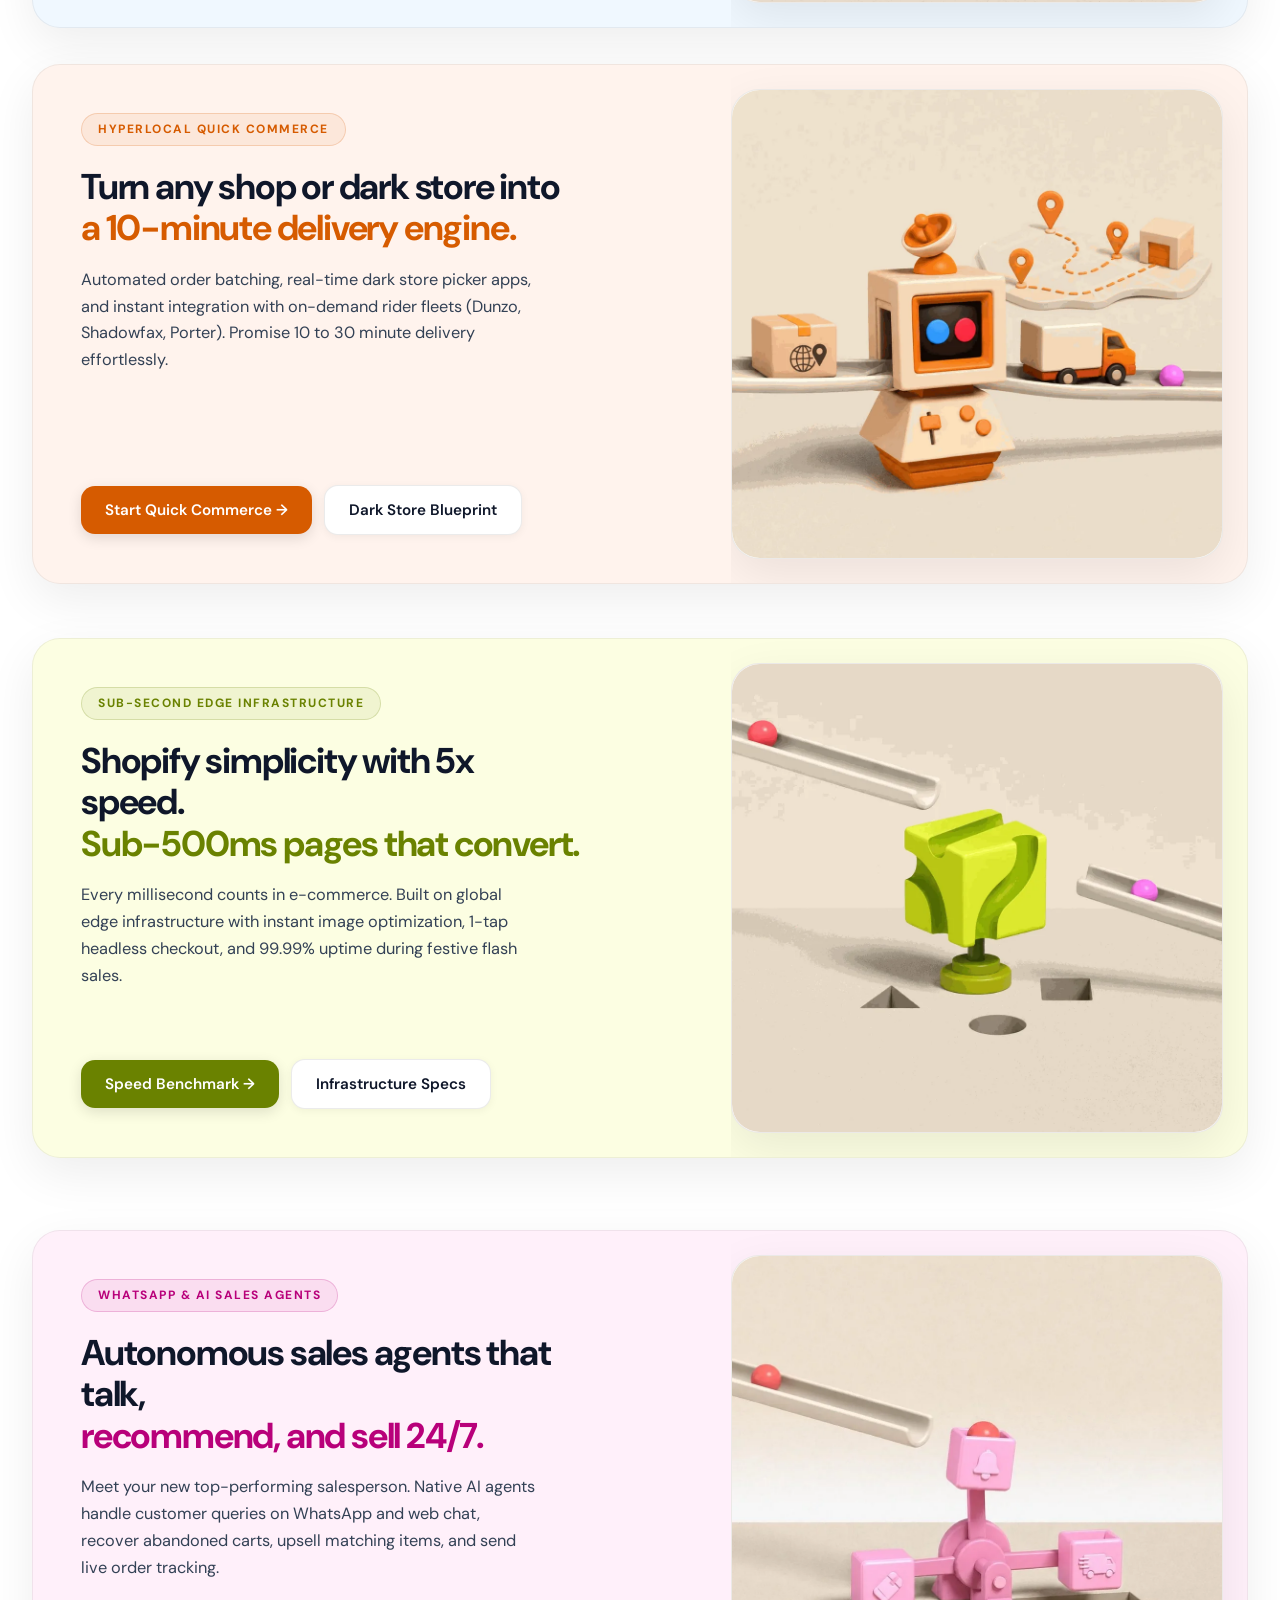
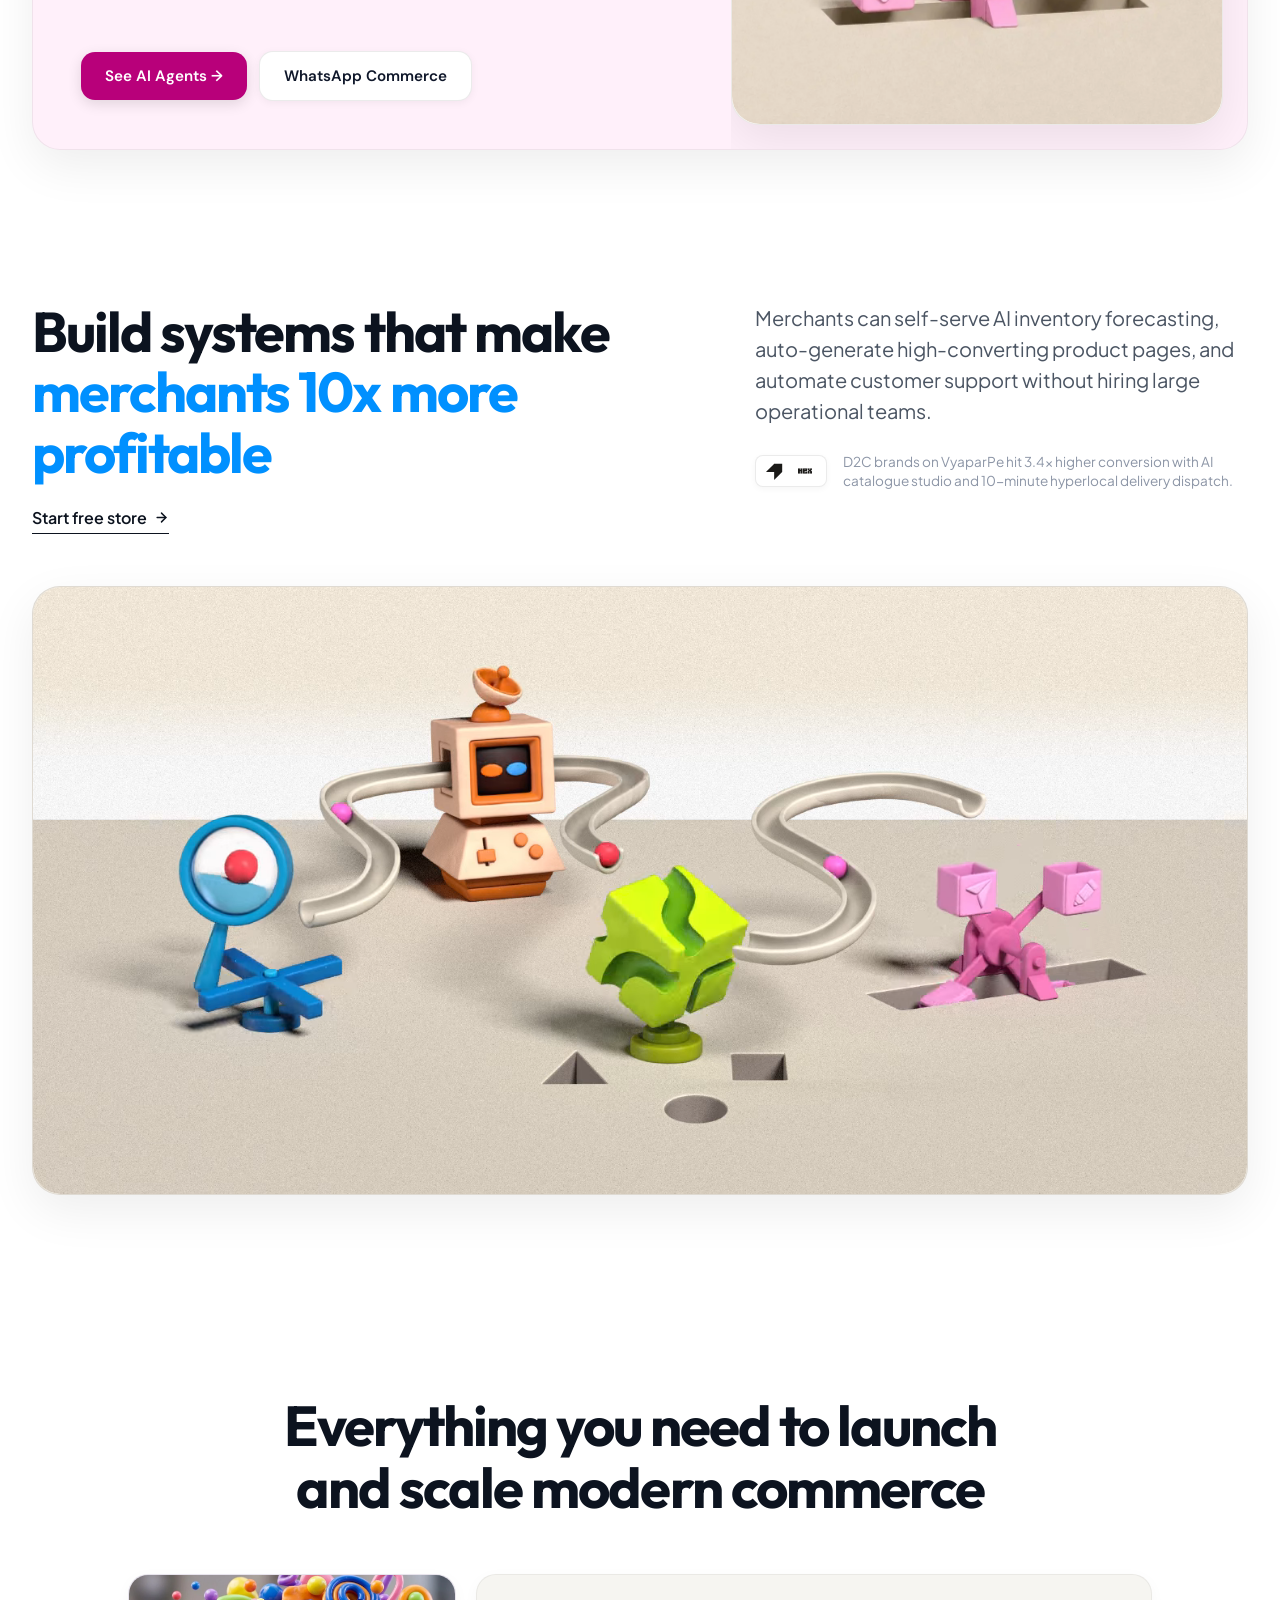
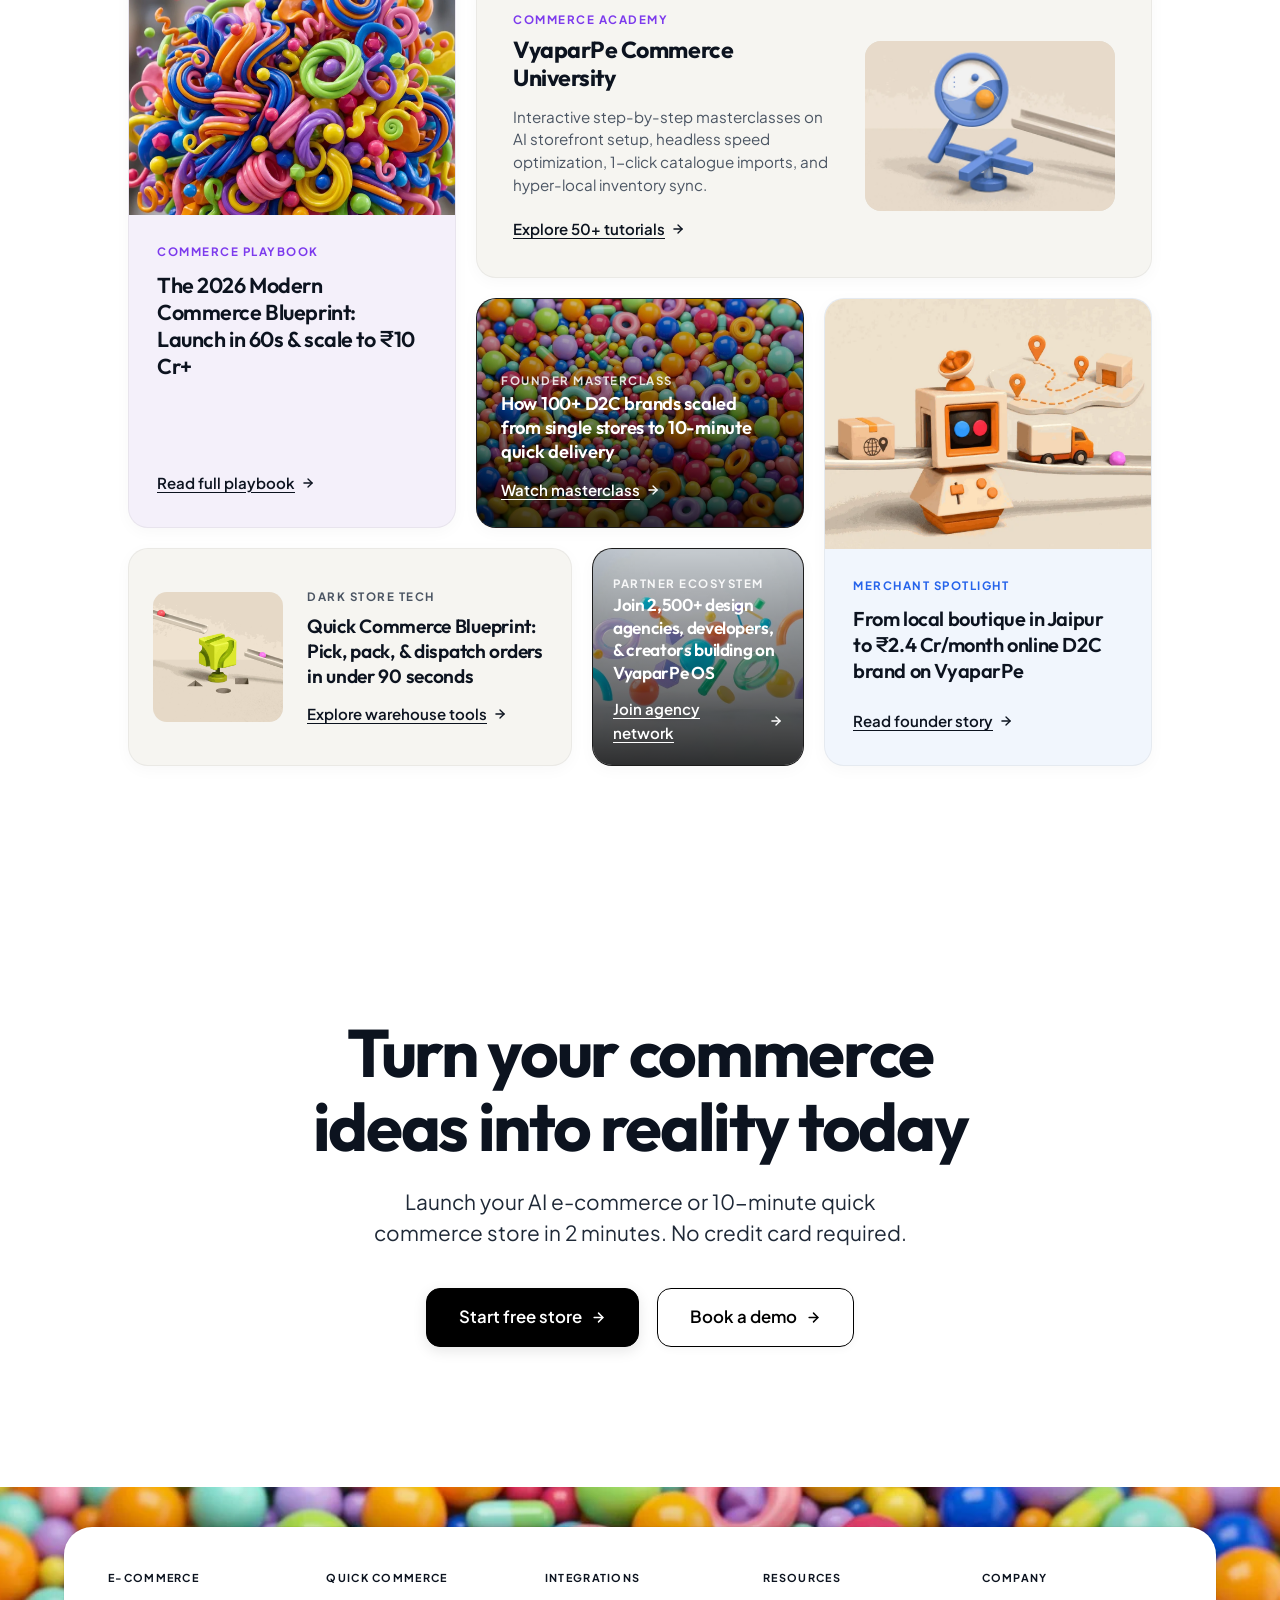
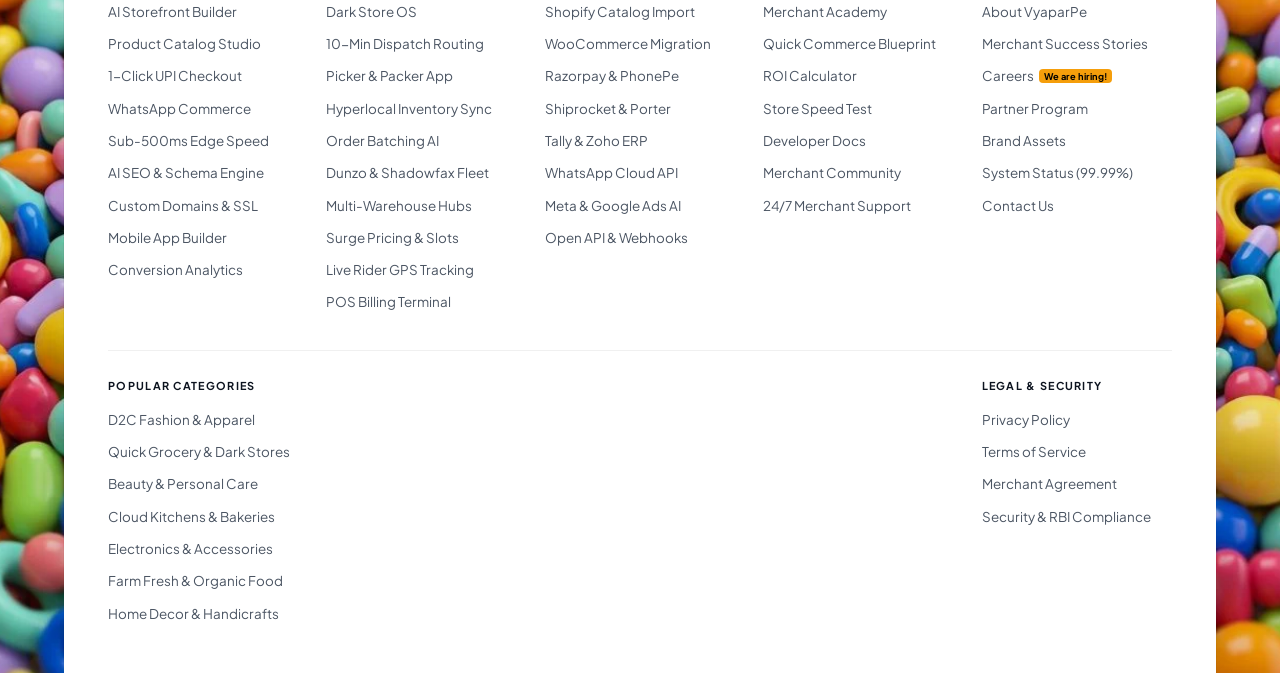
==== commit c09665a2: "Fix advertisement text and responsiveness in navbar announcement bar" ====
--- a/index.html
+++ b/index.html
@@ -15,7 +15,7 @@
   <!-- Google Fonts -->
   <link rel="preconnect" href="https://fonts.googleapis.com">
   <link rel="preconnect" href="https://fonts.gstatic.com" crossorigin>
-  <link href="https://fonts.googleapis.com/css2?family=DM+Sans:ital,opsz,wght@0,9..40,400;0,9..40,500;0,9..40,600;0,9..40,700;0,9..40,800&family=Outfit:wght@400;500;600;700;800;900&family=Plus+Jakarta+Sans:wght@400;500;600;700;800&family=Shrikhand&display=swap" rel="stylesheet">
+  <link href="https://fonts.googleapis.com/css2?family=DM+Sans:ital,opsz,wght@0,9..40,400;0,9..40,500;0,9..40,600;0,9..40,700;0,9..40,800&family=Outfit:wght@400;500;600;700;800;900&family=Plus+Jakarta+Sans:wght@400;500;600;700;800&display=swap" rel="stylesheet">
 
   <!-- Stylesheet -->
   <link rel="stylesheet" href="css/style.css">
@@ -34,15 +34,21 @@
   <!-- Sticky Header Container with Top Banner and Floating Nav Card -->
   <div class="site-header-fixed">
     <!-- Top Announcement Bar (VyaparPe AI Store Engine) -->
-    <aside class="top-announcement-bar">
+    <aside class="top-announcement-bar" role="banner" aria-label="Announcement">
       <div class="announcement-inner">
         <div class="announcement-left">
-          <span class="sculpt-logo">AI STORE 2.0</span>
-          <span class="announcement-message">Launch an AI-powered E-Commerce store & 10-Min Quick Commerce engine in 60 seconds</span>
-        </div>
-        <a href="#hero" class="announcement-cta">
+          <span class="announcement-badge sculpt-logo">
+            <span class="badge-dot"></span>
+            AI STORE 2.0
+          </span>
+          <span class="announcement-message">
+            <span class="announcement-text-desktop">Launch an AI-powered E-Commerce store &amp; 10-Min Quick Commerce engine in 60 seconds</span>
+            <span class="announcement-text-mobile">Launch your AI Store &amp; 10-Min Quick Commerce in 60s</span>
+          </span>
+        </div>
+        <a href="#hero" class="announcement-cta" title="Try VyaparPe AI Builder">
           <span>TRY AI BUILDER</span>
-          <svg width="12" height="12" viewBox="0 0 24 24" fill="none" stroke="currentColor" stroke-width="2.5" stroke-linecap="round" stroke-linejoin="round">
+          <svg width="12" height="12" viewBox="0 0 24 24" fill="none" stroke="currentColor" stroke-width="2.5" stroke-linecap="round" stroke-linejoin="round" aria-hidden="true">
             <line x1="5" y1="12" x2="19" y2="12"></line>
             <polyline points="12 5 19 12 12 19"></polyline>
           </svg>
--- a/css/style.css
+++ b/css/style.css
@@ -166,8 +166,9 @@
   max-width: 1360px;
   background: #45012e;
   color: #ffffff;
-  padding: 0 1.2rem;
+  padding: 0 1.25rem;
   height: 38px;
+  min-height: 38px;
   max-height: 48px;
   display: flex;
   align-items: center;
@@ -183,11 +184,12 @@
 }
 
 .top-announcement-bar.is-hidden {
-  max-height: 0;
-  height: 0;
+  max-height: 0 !important;
+  min-height: 0 !important;
+  height: 0 !important;
   opacity: 0;
-  padding-top: 0;
-  padding-bottom: 0;
+  padding-top: 0 !important;
+  padding-bottom: 0 !important;
   margin-bottom: 0;
   border-bottom-color: transparent;
   pointer-events: none;
@@ -204,45 +206,103 @@
   align-items: center;
   justify-content: space-between;
   width: 100%;
+  gap: 12px;
 }
 
 .announcement-left {
   display: flex;
   align-items: center;
-  gap: 12px;
-}
-
+  gap: 10px;
+  min-width: 0;
+}
+
+.announcement-badge,
 .sculpt-logo {
-  font-family: 'Shrikhand', cursive, sans-serif;
-  font-size: 1.25rem;
-  letter-spacing: 0.03em;
+  display: inline-flex;
+  align-items: center;
+  gap: 6px;
+  background: rgba(255, 255, 255, 0.12);
+  border: 1px solid rgba(255, 255, 255, 0.22);
   color: #ffffff;
-  line-height: 1;
-  text-shadow: 0 1px 3px rgba(0, 0, 0, 0.3);
+  font-family: var(--font-display);
+  font-size: 0.72rem;
+  font-weight: 750;
+  letter-spacing: 0.05em;
+  text-transform: uppercase;
+  padding: 3px 9px;
+  border-radius: 9999px;
+  white-space: nowrap;
+  line-height: 1.2;
+  flex-shrink: 0;
+  text-shadow: none;
+}
+
+.announcement-badge .badge-dot {
+  width: 6px;
+  height: 6px;
+  border-radius: 50%;
+  background: #00f59b;
+  box-shadow: 0 0 6px rgba(0, 245, 155, 0.85);
+  display: inline-block;
+  animation: badge-pulse 2s infinite ease-in-out;
+}
+
+@keyframes badge-pulse {
+  0%, 100% {
+    opacity: 1;
+    transform: scale(1);
+  }
+  50% {
+    opacity: 0.45;
+    transform: scale(0.85);
+  }
 }
 
 .announcement-message {
-  color: #c4b5fd;
-  font-size: 0.85rem;
+  color: #e9d5ff;
+  font-size: 0.83rem;
   font-weight: 500;
   letter-spacing: -0.01em;
+  line-height: 1.3;
+}
+
+.announcement-text-mobile {
+  display: none;
+}
+
+.announcement-text-desktop {
+  display: inline;
 }
 
 .announcement-cta {
   display: inline-flex;
   align-items: center;
-  gap: 6px;
+  gap: 5px;
   color: #fde047;
+  font-family: var(--font-display);
   font-size: 0.72rem;
-  font-weight: 700;
-  letter-spacing: 0.06em;
+  font-weight: 750;
+  letter-spacing: 0.05em;
   text-transform: uppercase;
   text-decoration: none;
-  transition: opacity var(--transition-fast);
+  white-space: nowrap;
+  flex-shrink: 0;
+  padding: 3px 8px;
+  border-radius: 6px;
+  transition: all var(--transition-fast);
 }
 
 .announcement-cta:hover {
-  opacity: 0.85;
+  color: #ffffff;
+  background: rgba(255, 255, 255, 0.12);
+}
+
+.announcement-cta svg {
+  transition: transform var(--transition-fast);
+}
+
+.announcement-cta:hover svg {
+  transform: translateX(3px);
 }
 
 /* ==========================================================================
@@ -676,12 +736,26 @@
   .top-announcement-bar {
     width: calc(100% - 24px);
     height: auto;
-    padding: 7px 1rem;
+    min-height: 36px;
+    max-height: 90px;
+    padding: 6px 12px;
   }
 
   .announcement-inner {
-    flex-direction: column;
-    gap: 4px;
+    flex-direction: row;
+    justify-content: center;
+    align-items: center;
+    flex-wrap: wrap;
+    gap: 6px 12px;
+    text-align: center;
+  }
+
+  .announcement-left {
+    display: inline-flex;
+    align-items: center;
+    justify-content: center;
+    flex-wrap: wrap;
+    gap: 8px;
     text-align: center;
   }
 
@@ -936,23 +1010,66 @@
   }
 }
 
+@media (max-width: 680px) {
+  .announcement-text-desktop {
+    display: none;
+  }
+
+  .announcement-text-mobile {
+    display: inline;
+  }
+}
+
 @media (max-width: 480px) {
   .top-announcement-bar {
     width: calc(100% - 16px);
-    padding: 6px 10px;
-  }
-
+    padding: 5px 8px;
+    height: auto;
+    min-height: 32px;
+    max-height: 80px;
+  }
+
+  .announcement-inner {
+    flex-direction: row;
+    justify-content: center;
+    align-items: center;
+    gap: 6px;
+  }
+
+  .announcement-left {
+    display: inline-flex;
+    align-items: center;
+    justify-content: center;
+    gap: 6px;
+  }
+
+  .announcement-badge,
   .sculpt-logo {
-    font-size: 1rem;
+    font-size: 0.64rem;
+    padding: 2px 7px;
+    letter-spacing: 0.04em;
+  }
+
+  .announcement-badge .badge-dot {
+    width: 5px;
+    height: 5px;
   }
 
   .announcement-message {
-    font-size: 0.74rem;
-    line-height: 1.35;
+    font-size: 0.72rem;
+    line-height: 1.25;
+    text-align: center;
   }
 
   .announcement-cta {
-    font-size: 0.68rem;
+    font-size: 0.66rem;
+    padding: 2px 5px;
+    gap: 3px;
+  }
+
+  .announcement-cta svg {
+    width: 10px;
+    height: 10px;
   }
 
   .navbar {
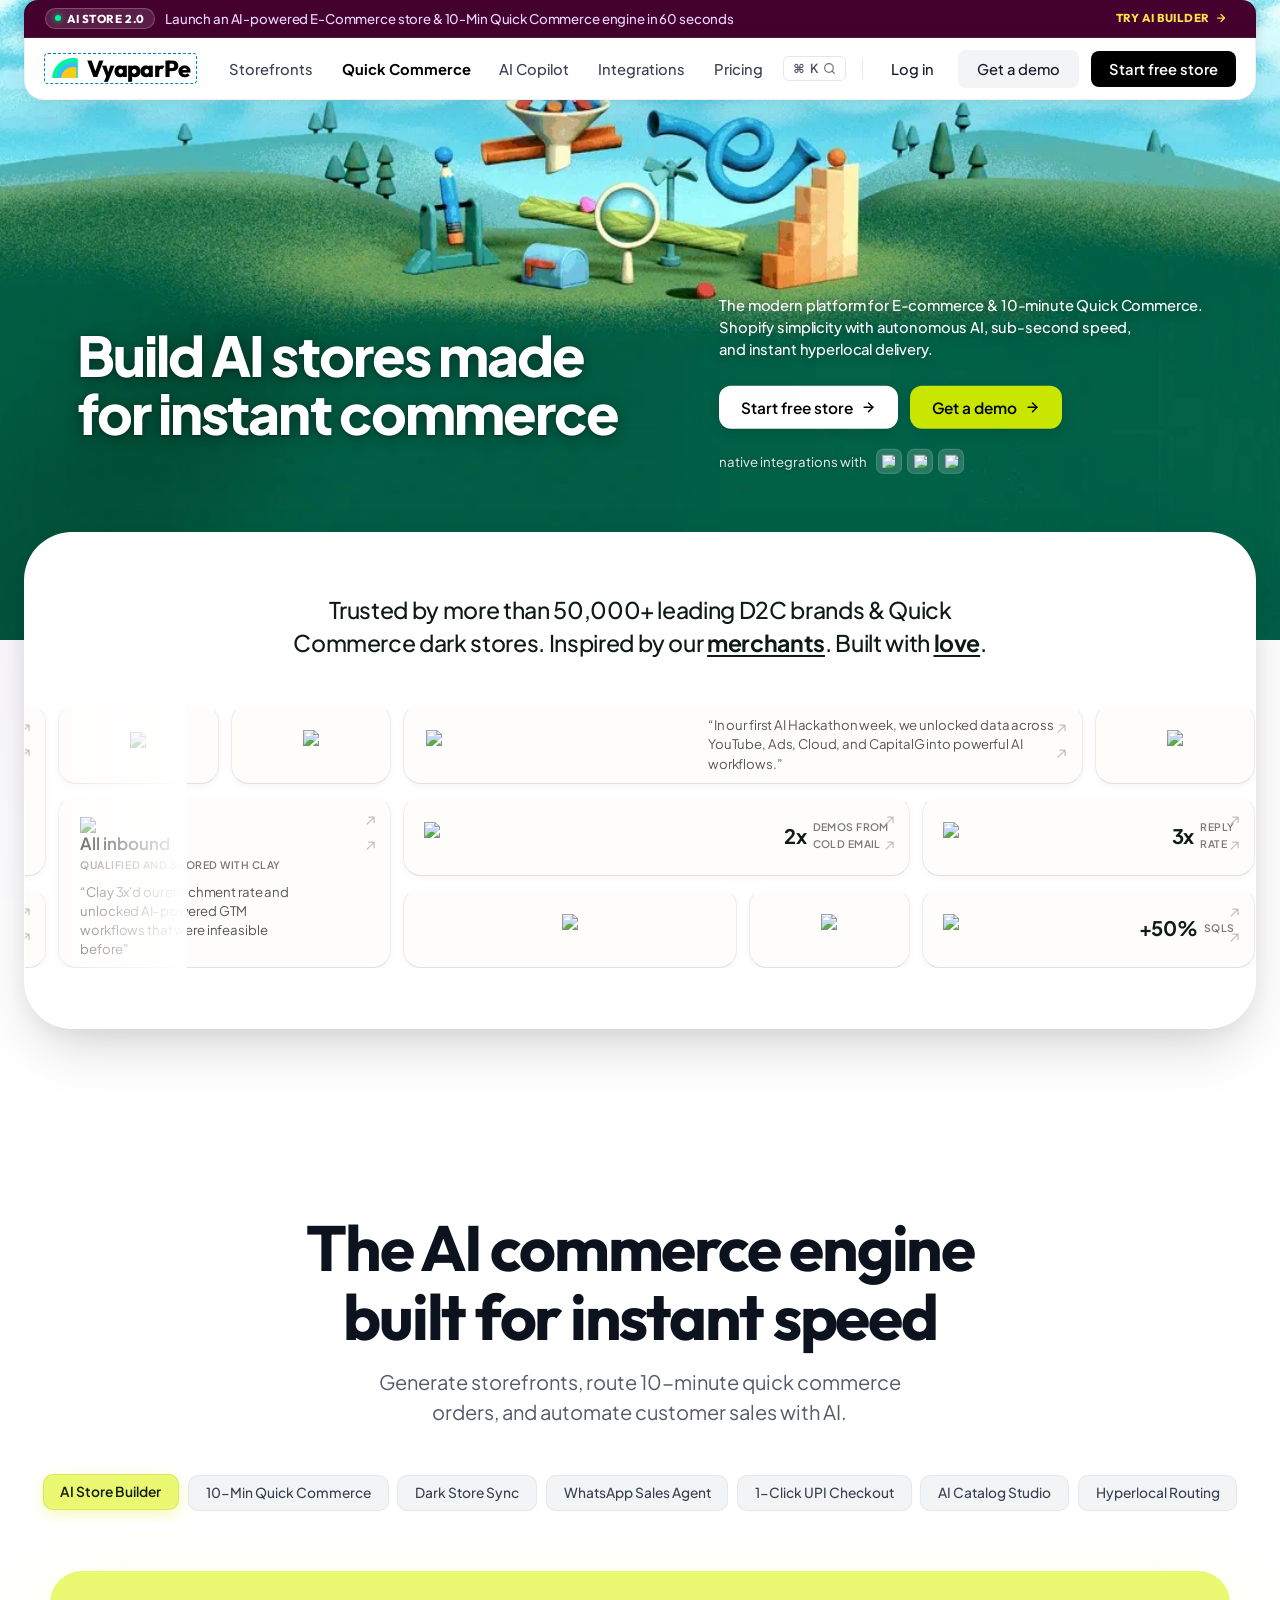
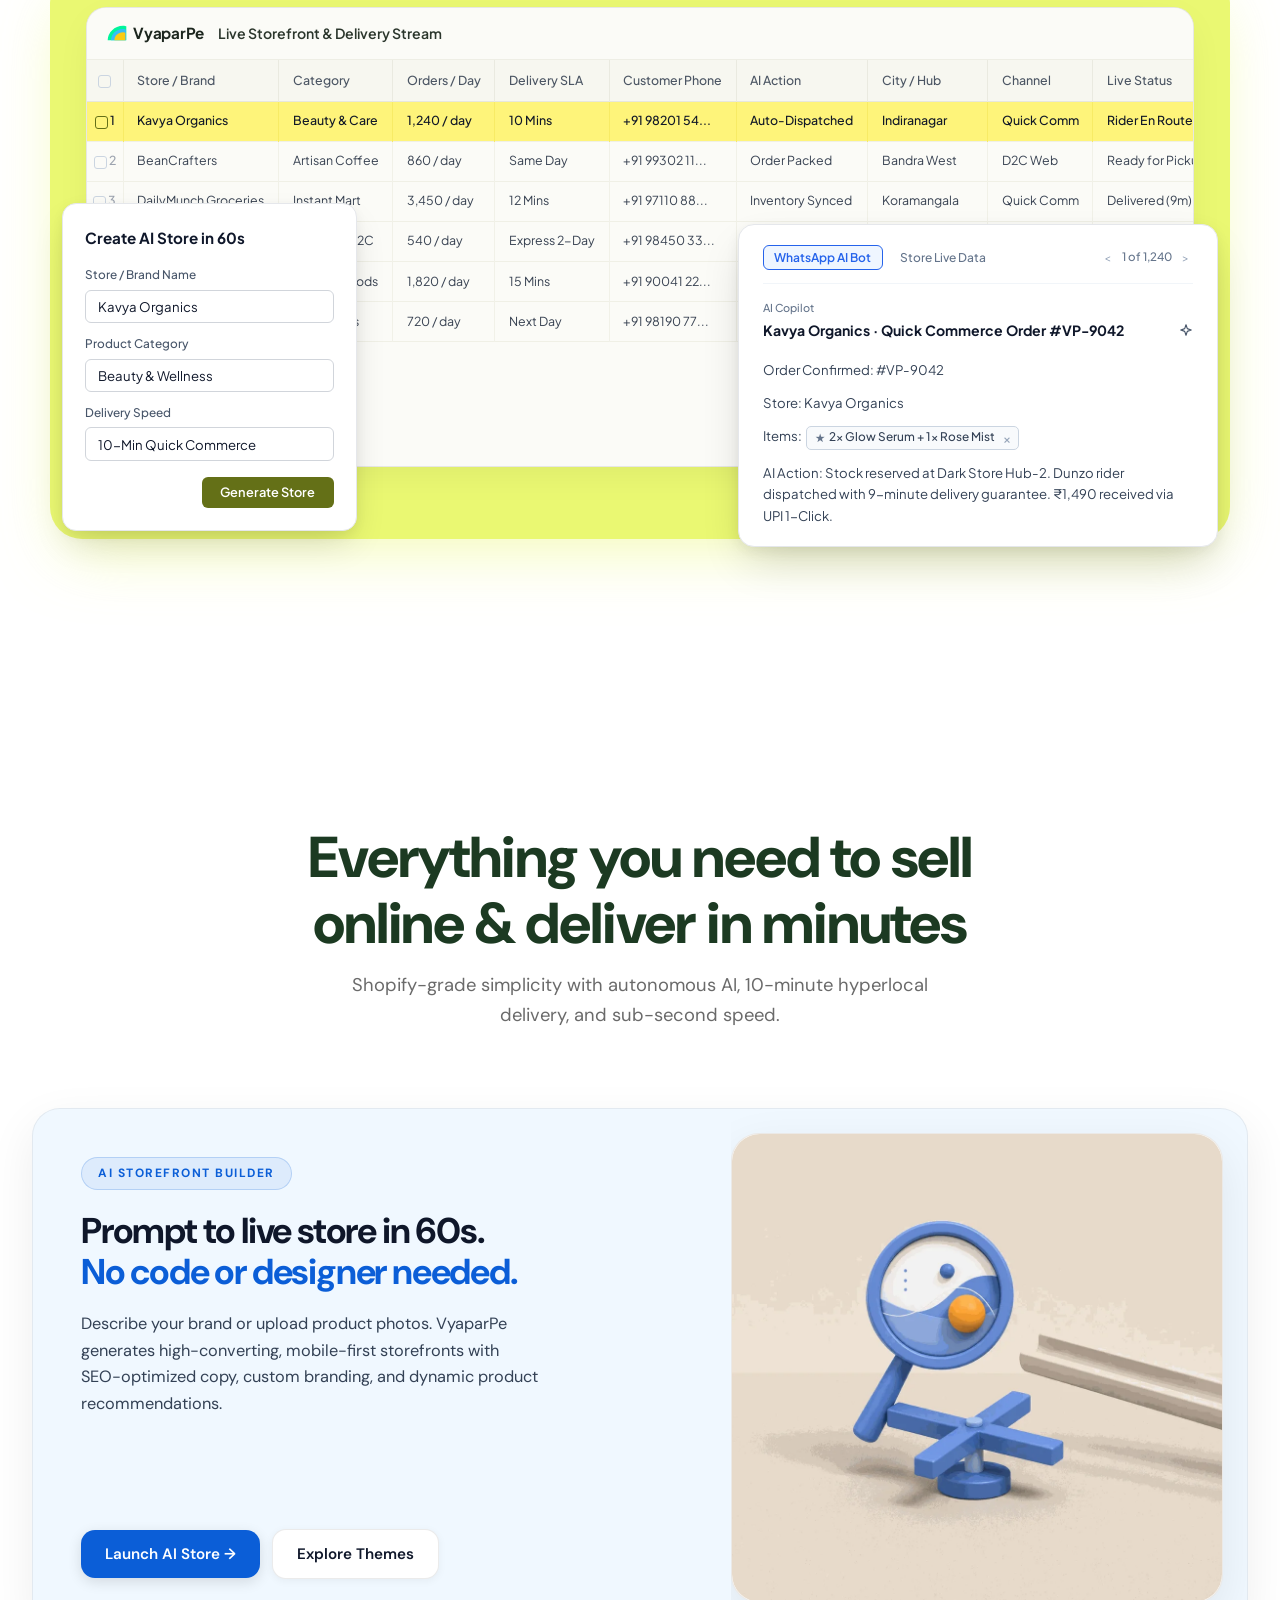
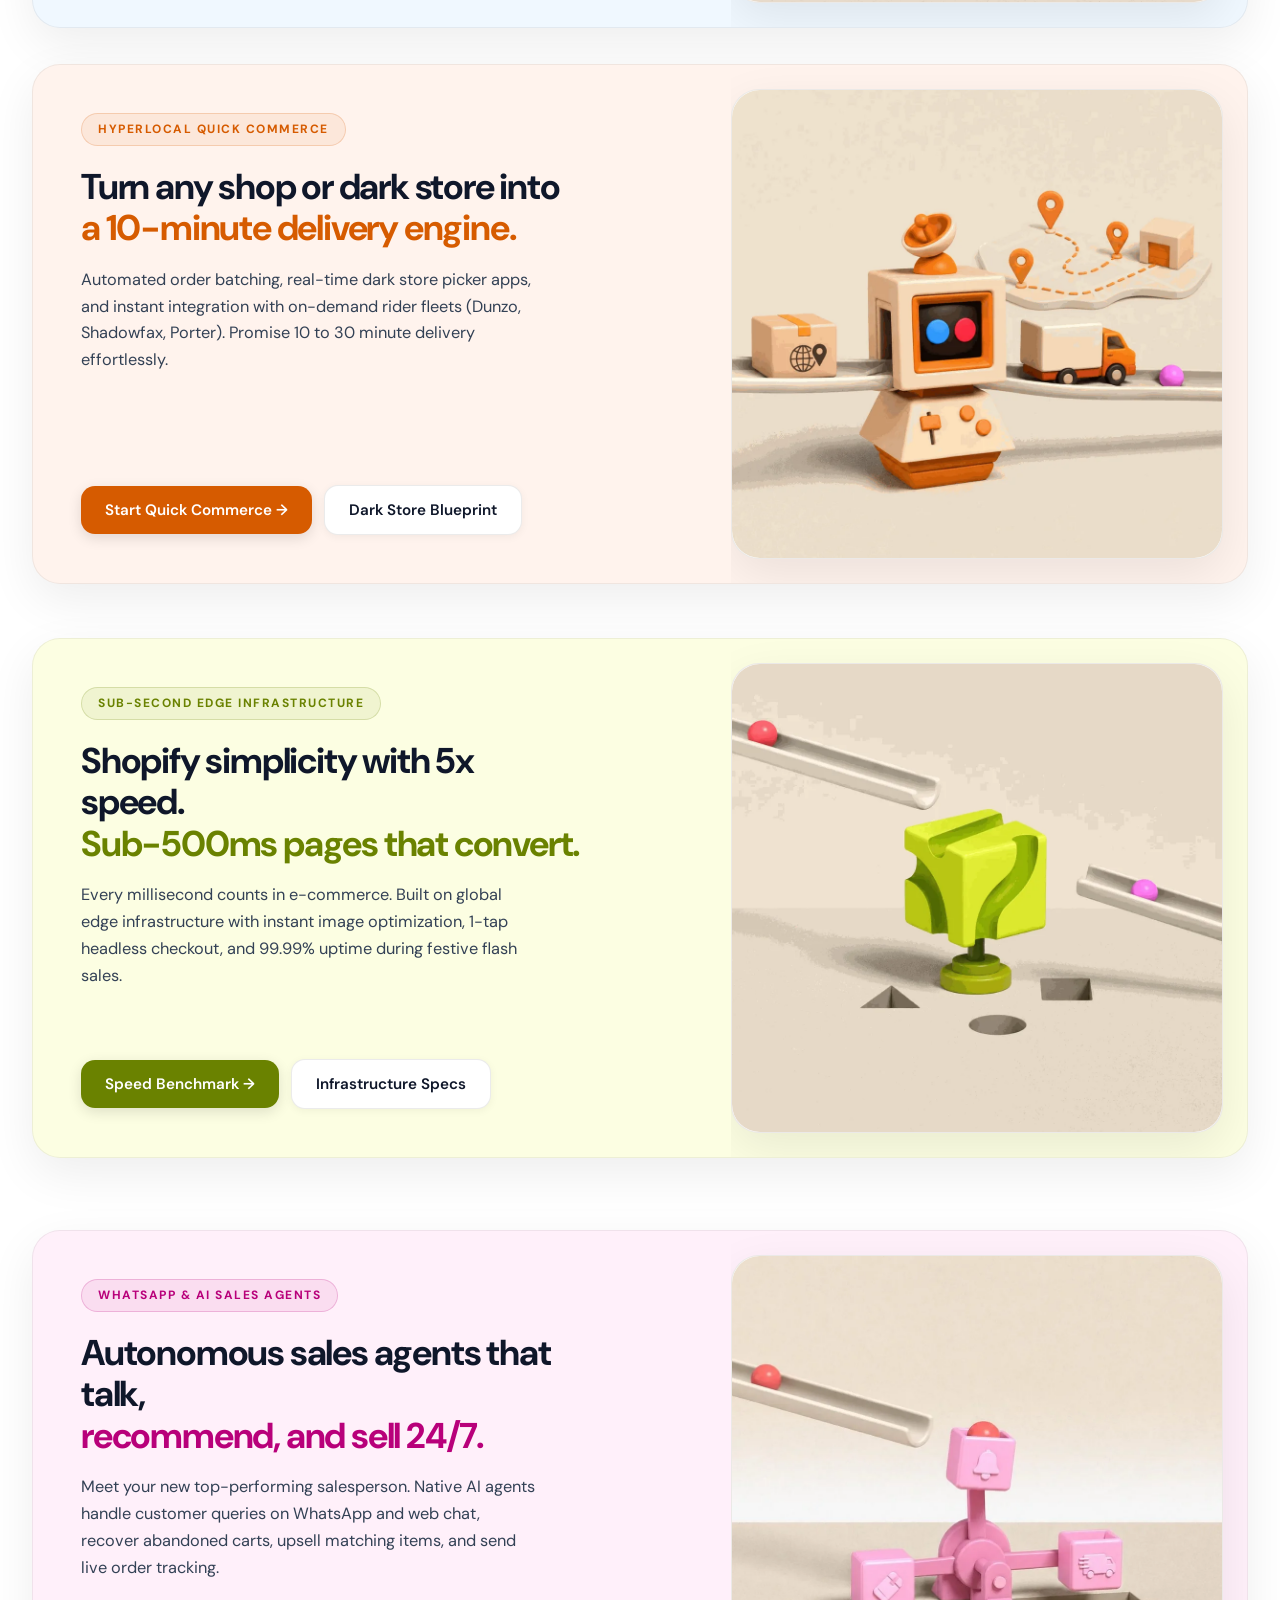
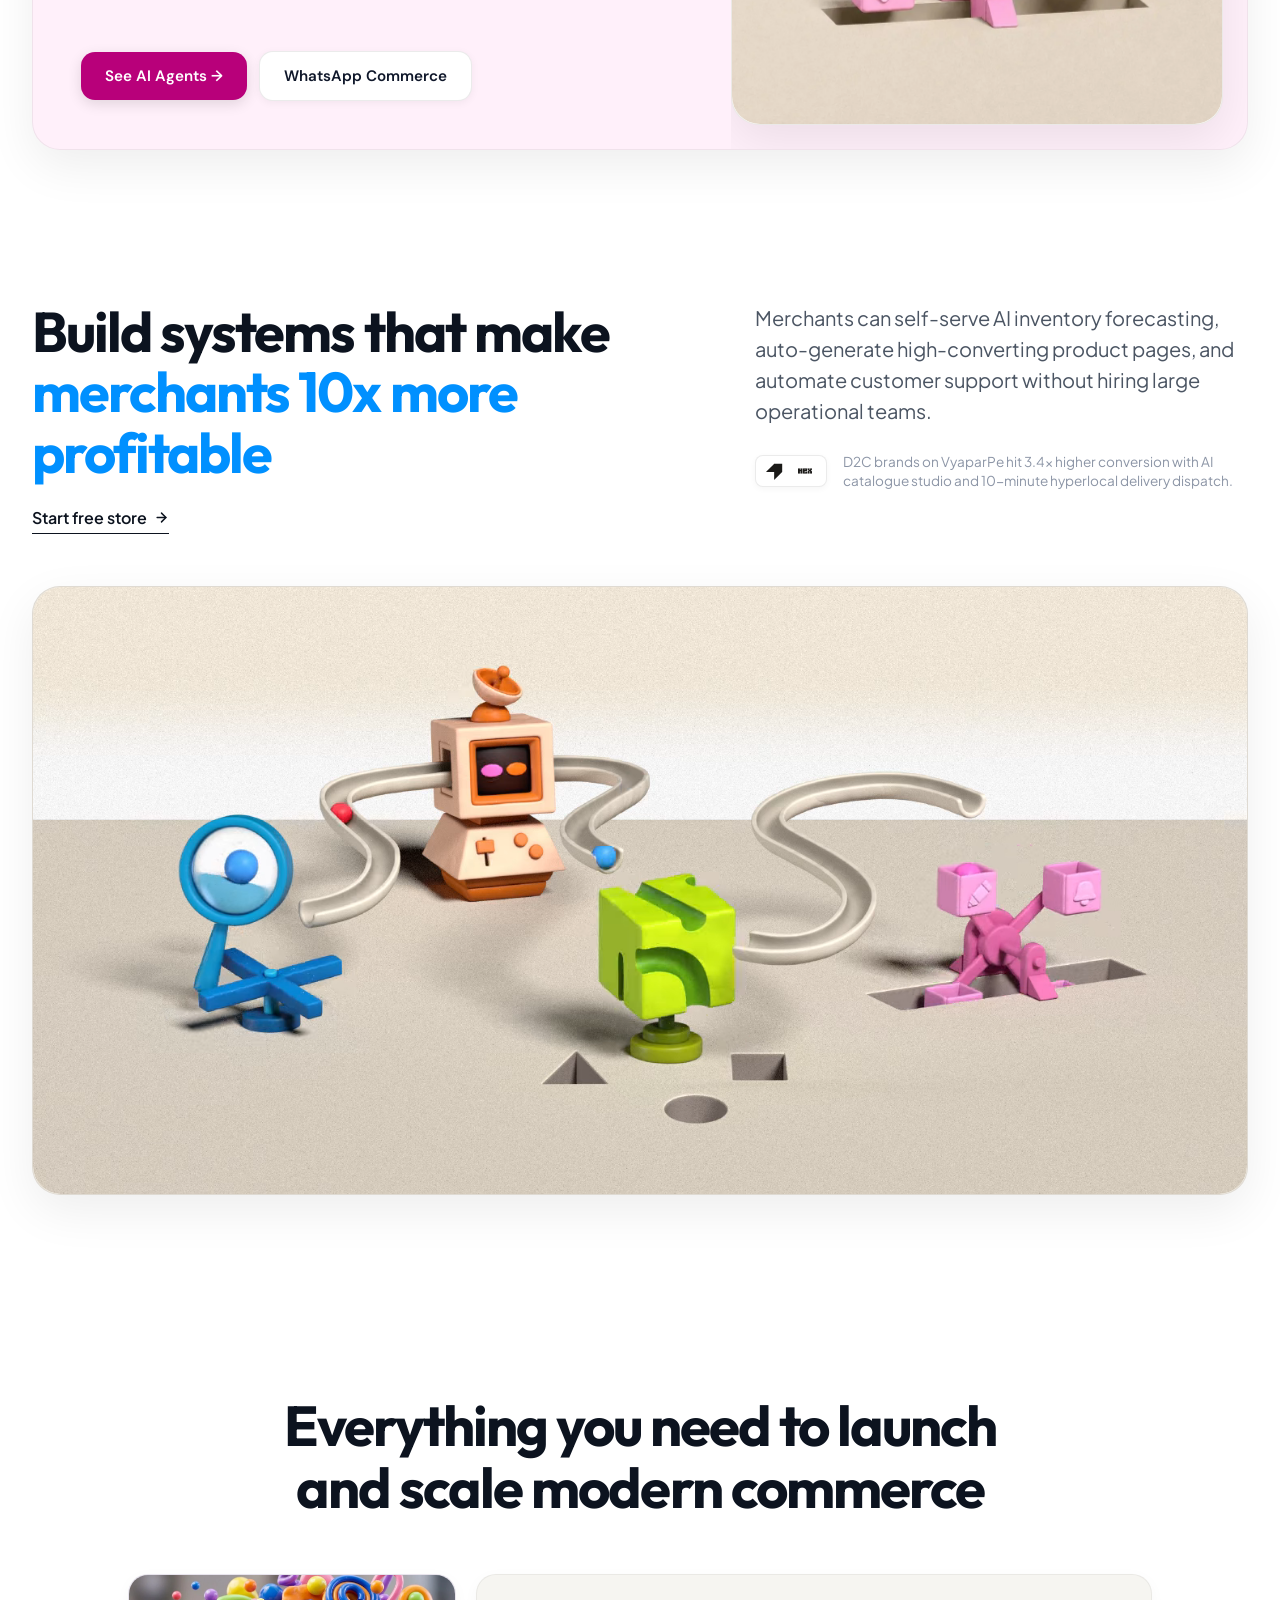
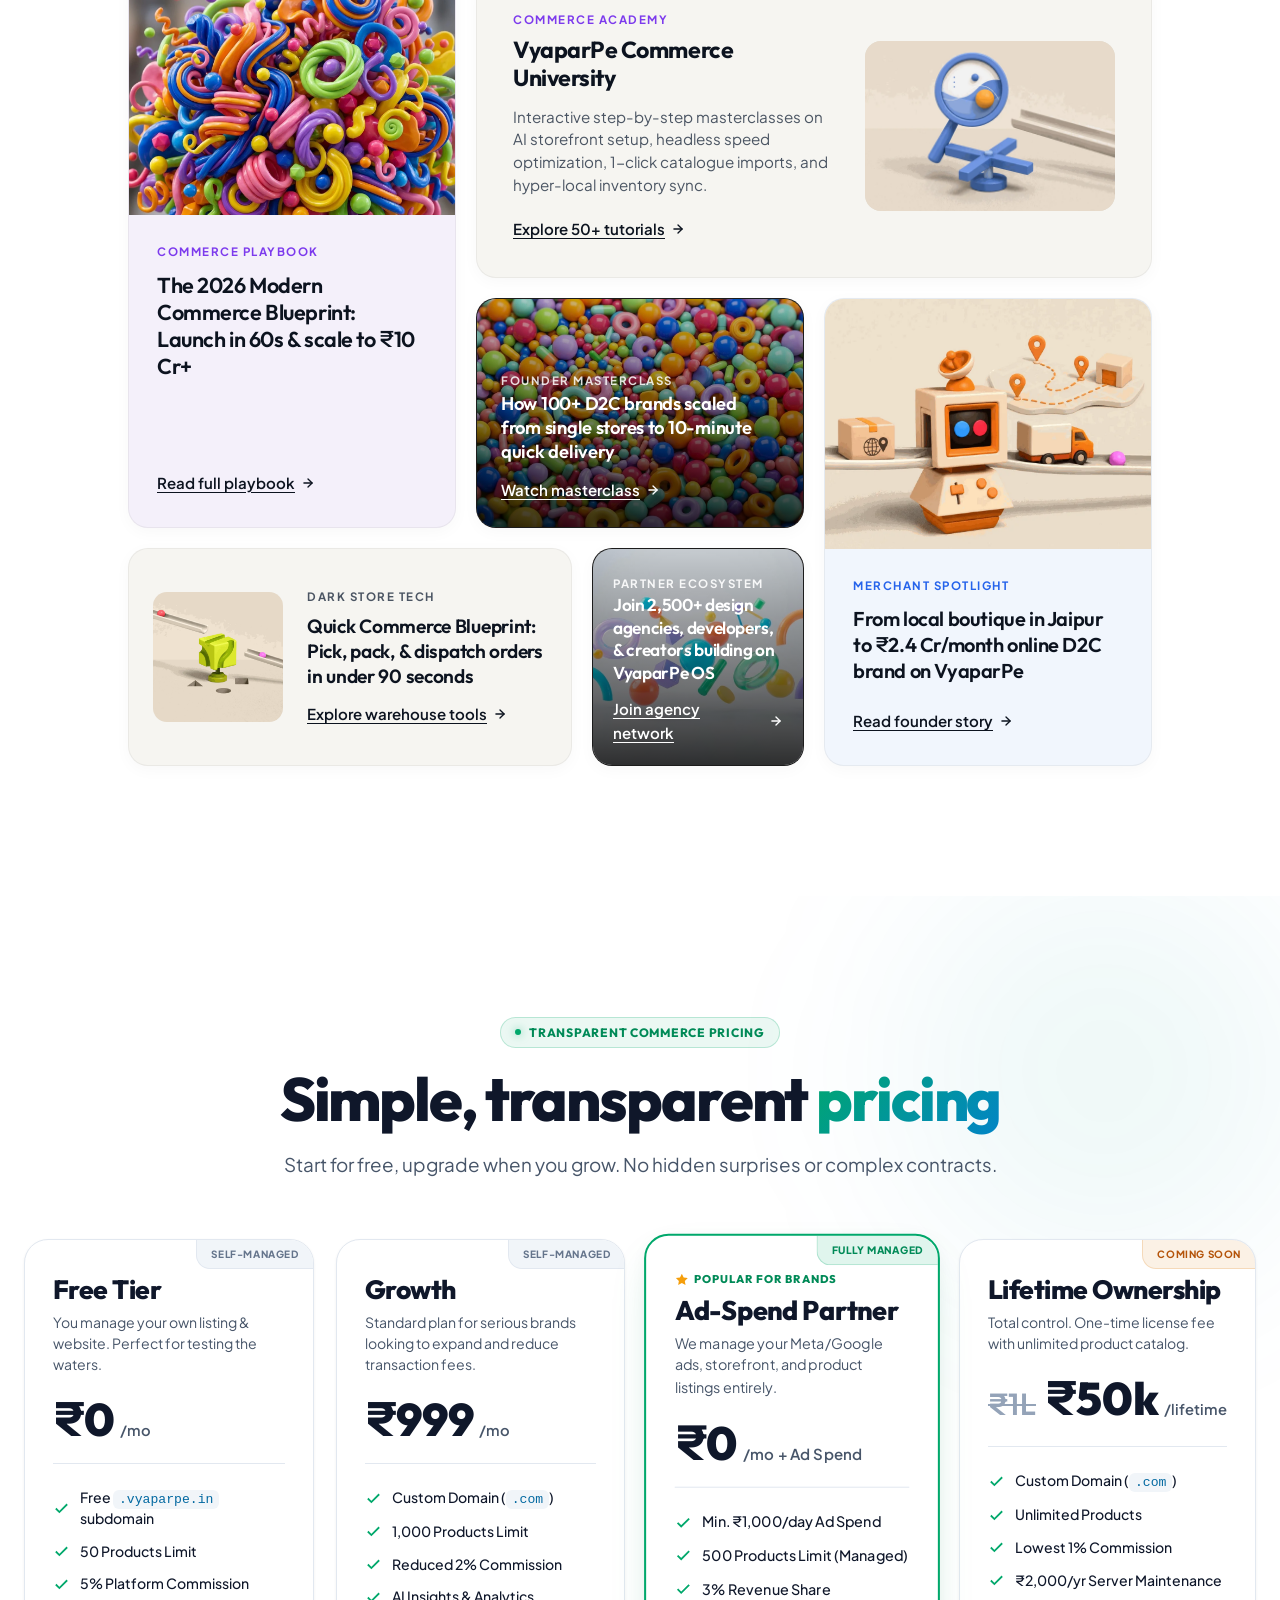
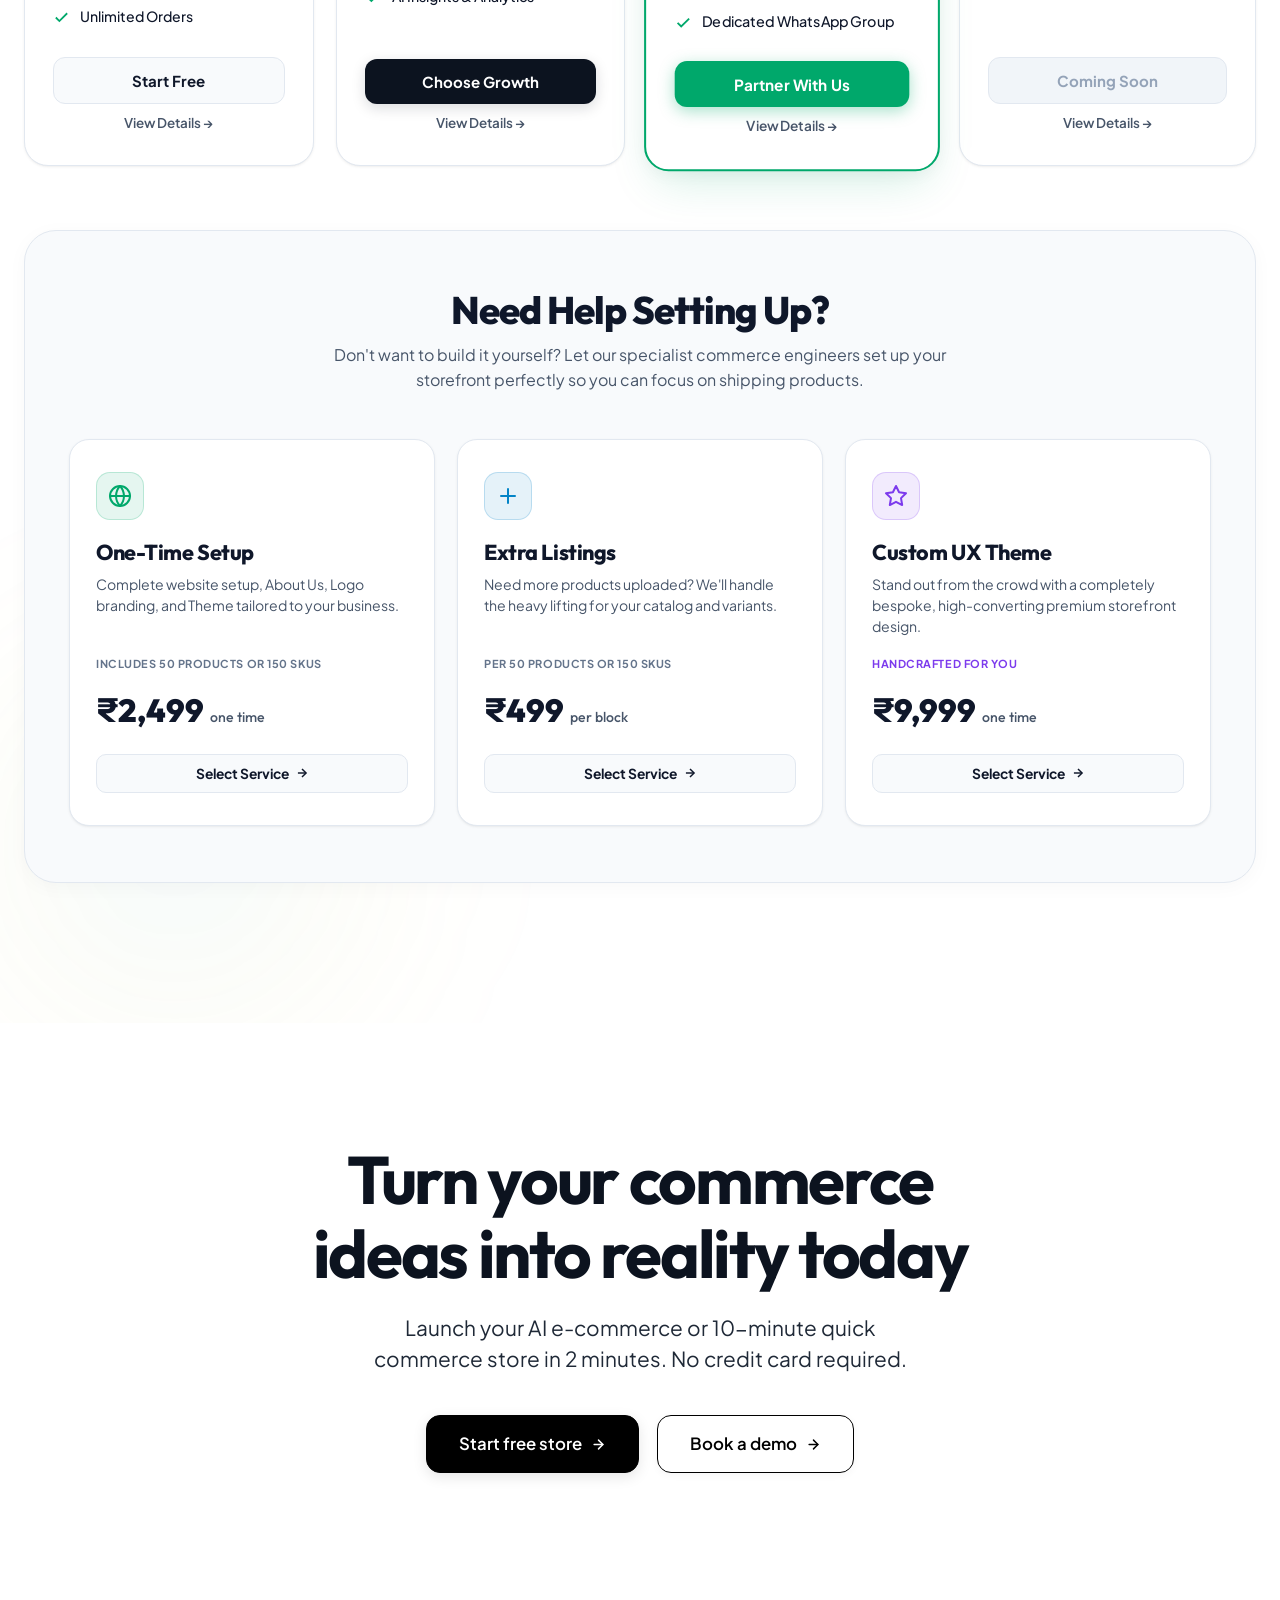
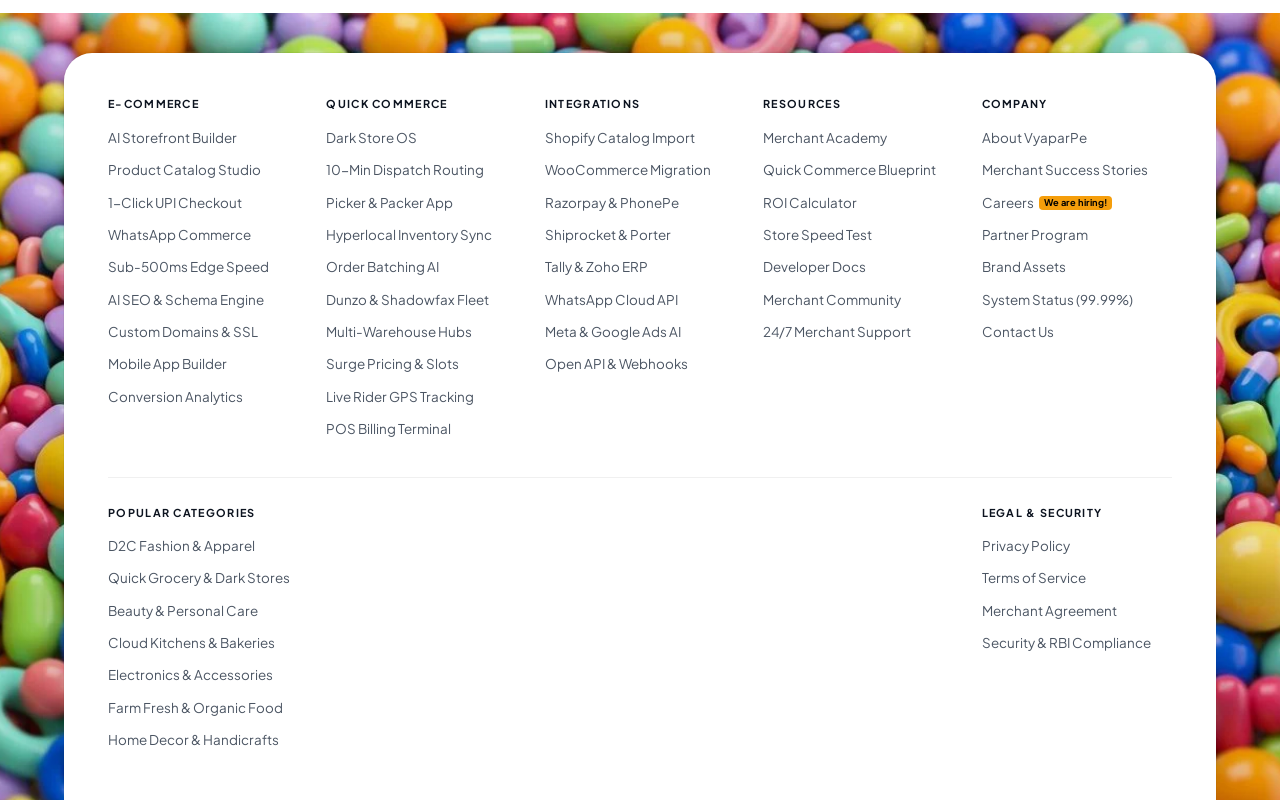
==== commit 4630f456: "Added pricing" ====
--- a/index.html
+++ b/index.html
@@ -27,6 +27,8 @@
   <link rel="stylesheet" href="css/gtm-engineering.css">
   <link rel="stylesheet" href="css/cta-section.css">
   <link rel="stylesheet" href="css/footer-section.css">
+  <link rel="stylesheet" href="css/pricing-section.css">
+  <link rel="stylesheet" href="css/modals.css">
 </head>
 <body>
 
@@ -80,7 +82,7 @@
               <li><a href="#what-we-offer" class="active-nav-link">Quick Commerce</a></li>
               <li><a href="#repsProductive">AI Copilot</a></li>
               <li><a href="#gtmEngineering">Integrations</a></li>
-              <li><a href="#growthCta">Pricing</a></li>
+              <li><a href="#pricing">Pricing</a></li>
             </ul>
             <div class="mobile-drawer-actions">
               <div class="mobile-drawer-btn-row">
@@ -738,6 +740,217 @@
       </div>
     </section>
 
+    <!-- ── VyaparPe Commercial Pricing & Add-ons Section ── -->
+    <section class="section_pricing" id="pricing">
+      <div class="pricing-glow-emerald"></div>
+      <div class="pricing-glow-cyan"></div>
+
+      <div class="pricing-container">
+        <!-- Header -->
+        <div class="pricing-header">
+          <div class="pricing-badge">
+            <span class="badge-dot"></span>
+            TRANSPARENT COMMERCE PRICING
+          </div>
+          <h2 class="pricing-title">
+            Simple, transparent <span>pricing</span>
+          </h2>
+          <p class="pricing-subtitle">
+            Start for free, upgrade when you grow. No hidden surprises or complex contracts.
+          </p>
+        </div>
+
+        <!-- 4-Column Plans Grid (Data from vyaparpe.in) -->
+        <div class="pricing-grid">
+          <!-- Card 1: Free Tier -->
+          <div class="pricing-card">
+            <div class="pricing-tag-corner">Self-Managed</div>
+            <h3 class="pricing-plan-name">Free Tier</h3>
+            <p class="pricing-plan-desc">You manage your own listing & website. Perfect for testing the waters.</p>
+            <div class="pricing-price-wrap">
+              <span class="pricing-price">₹0</span>
+              <span class="pricing-period">/mo</span>
+            </div>
+            <ul class="pricing-features-list">
+              <li class="pricing-feature-item">
+                <svg class="pricing-feature-icon" viewBox="0 0 24 24" fill="none" stroke="currentColor" stroke-width="2.5"><polyline points="20 6 9 17 4 12"/></svg>
+                <span>Free <code>.vyaparpe.in</code> subdomain</span>
+              </li>
+              <li class="pricing-feature-item">
+                <svg class="pricing-feature-icon" viewBox="0 0 24 24" fill="none" stroke="currentColor" stroke-width="2.5"><polyline points="20 6 9 17 4 12"/></svg>
+                <span>50 Products Limit</span>
+              </li>
+              <li class="pricing-feature-item">
+                <svg class="pricing-feature-icon" viewBox="0 0 24 24" fill="none" stroke="currentColor" stroke-width="2.5"><polyline points="20 6 9 17 4 12"/></svg>
+                <span>5% Platform Commission</span>
+              </li>
+              <li class="pricing-feature-item">
+                <svg class="pricing-feature-icon" viewBox="0 0 24 24" fill="none" stroke="currentColor" stroke-width="2.5"><polyline points="20 6 9 17 4 12"/></svg>
+                <span>Unlimited Orders</span>
+              </li>
+            </ul>
+            <button type="button" class="pricing-btn pricing-btn-secondary" onclick="openStoreBuilderModal('Starter')">Start Free</button>
+            <button type="button" class="pricing-details-btn" onclick="openPlanModal('Starter')">View Details &rarr;</button>
+          </div>
+
+          <!-- Card 2: Growth Plan -->
+          <div class="pricing-card">
+            <div class="pricing-tag-corner">Self-Managed</div>
+            <h3 class="pricing-plan-name">Growth</h3>
+            <p class="pricing-plan-desc">Standard plan for serious brands looking to expand and reduce transaction fees.</p>
+            <div class="pricing-price-wrap">
+              <span class="pricing-price">₹999</span>
+              <span class="pricing-period">/mo</span>
+            </div>
+            <ul class="pricing-features-list">
+              <li class="pricing-feature-item">
+                <svg class="pricing-feature-icon" viewBox="0 0 24 24" fill="none" stroke="currentColor" stroke-width="2.5"><polyline points="20 6 9 17 4 12"/></svg>
+                <span>Custom Domain (<code>.com</code>)</span>
+              </li>
+              <li class="pricing-feature-item">
+                <svg class="pricing-feature-icon" viewBox="0 0 24 24" fill="none" stroke="currentColor" stroke-width="2.5"><polyline points="20 6 9 17 4 12"/></svg>
+                <span>1,000 Products Limit</span>
+              </li>
+              <li class="pricing-feature-item">
+                <svg class="pricing-feature-icon" viewBox="0 0 24 24" fill="none" stroke="currentColor" stroke-width="2.5"><polyline points="20 6 9 17 4 12"/></svg>
+                <span>Reduced 2% Commission</span>
+              </li>
+              <li class="pricing-feature-item">
+                <svg class="pricing-feature-icon" viewBox="0 0 24 24" fill="none" stroke="currentColor" stroke-width="2.5"><polyline points="20 6 9 17 4 12"/></svg>
+                <span>AI Insights & Analytics</span>
+              </li>
+            </ul>
+            <button type="button" class="pricing-btn pricing-btn-primary" onclick="openStoreBuilderModal('Growth')">Choose Growth</button>
+            <button type="button" class="pricing-details-btn" onclick="openPlanModal('Growth')">View Details &rarr;</button>
+          </div>
+
+          <!-- Card 3: Ad-Spend Partner (Elevated Featured Card) -->
+          <div class="pricing-card pricing-featured">
+            <div class="pricing-tag-corner tag-managed">Fully Managed</div>
+            <div class="pricing-popular-banner">
+              <svg width="14" height="14" viewBox="0 0 24 24" fill="currentColor"><polygon points="12 2 15.09 8.26 22 9.27 17 14.14 18.18 21.02 12 17.77 5.82 21.02 7 14.14 2 9.27 8.91 8.26 12 2"/></svg>
+              Popular For Brands
+            </div>
+            <h3 class="pricing-plan-name">Ad-Spend Partner</h3>
+            <p class="pricing-plan-desc">We manage your Meta/Google ads, storefront, and product listings entirely.</p>
+            <div class="pricing-price-wrap">
+              <span class="pricing-price">₹0</span>
+              <span class="pricing-period">/mo + Ad Spend</span>
+            </div>
+            <ul class="pricing-features-list">
+              <li class="pricing-feature-item">
+                <svg class="pricing-feature-icon" viewBox="0 0 24 24" fill="none" stroke="currentColor" stroke-width="2.5"><polyline points="20 6 9 17 4 12"/></svg>
+                <span>Min. ₹1,000/day Ad Spend</span>
+              </li>
+              <li class="pricing-feature-item">
+                <svg class="pricing-feature-icon" viewBox="0 0 24 24" fill="none" stroke="currentColor" stroke-width="2.5"><polyline points="20 6 9 17 4 12"/></svg>
+                <span>500 Products Limit (Managed)</span>
+              </li>
+              <li class="pricing-feature-item">
+                <svg class="pricing-feature-icon" viewBox="0 0 24 24" fill="none" stroke="currentColor" stroke-width="2.5"><polyline points="20 6 9 17 4 12"/></svg>
+                <span>3% Revenue Share</span>
+              </li>
+              <li class="pricing-feature-item">
+                <svg class="pricing-feature-icon" viewBox="0 0 24 24" fill="none" stroke="currentColor" stroke-width="2.5"><polyline points="20 6 9 17 4 12"/></svg>
+                <span>Dedicated WhatsApp Group</span>
+              </li>
+            </ul>
+            <button type="button" class="pricing-btn pricing-btn-featured" onclick="openStoreBuilderModal('Partner')">Partner With Us</button>
+            <button type="button" class="pricing-details-btn" onclick="openPlanModal('Partner')">View Details &rarr;</button>
+          </div>
+
+          <!-- Card 4: Lifetime Ownership -->
+          <div class="pricing-card">
+            <div class="pricing-tag-corner tag-soon">Coming Soon</div>
+            <h3 class="pricing-plan-name">Lifetime Ownership</h3>
+            <p class="pricing-plan-desc">Total control. One-time license fee with unlimited product catalog.</p>
+            <div class="pricing-price-wrap">
+              <span class="pricing-price-struck">₹1L</span>
+              <span class="pricing-price">₹50k</span>
+              <span class="pricing-period">/lifetime</span>
+            </div>
+            <ul class="pricing-features-list">
+              <li class="pricing-feature-item">
+                <svg class="pricing-feature-icon" viewBox="0 0 24 24" fill="none" stroke="currentColor" stroke-width="2.5"><polyline points="20 6 9 17 4 12"/></svg>
+                <span>Custom Domain (<code>.com</code>)</span>
+              </li>
+              <li class="pricing-feature-item">
+                <svg class="pricing-feature-icon" viewBox="0 0 24 24" fill="none" stroke="currentColor" stroke-width="2.5"><polyline points="20 6 9 17 4 12"/></svg>
+                <span>Unlimited Products</span>
+              </li>
+              <li class="pricing-feature-item">
+                <svg class="pricing-feature-icon" viewBox="0 0 24 24" fill="none" stroke="currentColor" stroke-width="2.5"><polyline points="20 6 9 17 4 12"/></svg>
+                <span>Lowest 1% Commission</span>
+              </li>
+              <li class="pricing-feature-item">
+                <svg class="pricing-feature-icon" viewBox="0 0 24 24" fill="none" stroke="currentColor" stroke-width="2.5"><polyline points="20 6 9 17 4 12"/></svg>
+                <span>₹2,000/yr Server Maintenance</span>
+              </li>
+            </ul>
+            <button type="button" class="pricing-btn pricing-btn-disabled" disabled>Coming Soon</button>
+            <button type="button" class="pricing-details-btn" onclick="openPlanModal('Lifetime')">View Details &rarr;</button>
+          </div>
+        </div>
+
+        <!-- Add-ons Section ("Need Help Setting Up?") -->
+        <div class="pricing-addons-box">
+          <div class="pricing-addons-header">
+            <h3 class="pricing-addons-title">Need Help Setting Up?</h3>
+            <p class="pricing-addons-desc">
+              Don't want to build it yourself? Let our specialist commerce engineers set up your storefront perfectly so you can focus on shipping products.
+            </p>
+          </div>
+
+          <div class="pricing-addons-grid">
+            <!-- Addon 1 -->
+            <div class="addon-card">
+              <div class="addon-icon-wrap icon-setup">
+                <svg width="24" height="24" viewBox="0 0 24 24" fill="none" stroke="currentColor" stroke-width="2" stroke-linecap="round" stroke-linejoin="round"><circle cx="12" cy="12" r="10"/><line x1="2" y1="12" x2="22" y2="12"/><path d="M12 2a15.3 15.3 0 0 1 4 10 15.3 15.3 0 0 1-4 10 15.3 15.3 0 0 1-4-10 15.3 15.3 0 0 1 4-10z"/></svg>
+              </div>
+              <h4 class="addon-name">One-Time Setup</h4>
+              <p class="addon-desc">Complete website setup, About Us, Logo branding, and Theme tailored to your business.</p>
+              <div class="addon-badge">Includes 50 Products or 150 SKUs</div>
+              <div class="addon-price">₹2,499 <span>one time</span></div>
+              <button type="button" class="addon-cta-btn" onclick="openStoreBuilderModal('Setup')">
+                <span>Select Service</span>
+                <svg width="14" height="14" viewBox="0 0 24 24" fill="none" stroke="currentColor" stroke-width="2.5"><line x1="5" y1="12" x2="19" y2="12"/><polyline points="12 5 19 12 12 19"/></svg>
+              </button>
+            </div>
+
+            <!-- Addon 2 -->
+            <div class="addon-card">
+              <div class="addon-icon-wrap icon-listings">
+                <svg width="24" height="24" viewBox="0 0 24 24" fill="none" stroke="currentColor" stroke-width="2" stroke-linecap="round" stroke-linejoin="round"><line x1="12" y1="5" x2="12" y2="19"/><line x1="5" y1="12" x2="19" y2="12"/></svg>
+              </div>
+              <h4 class="addon-name">Extra Listings</h4>
+              <p class="addon-desc">Need more products uploaded? We'll handle the heavy lifting for your catalog and variants.</p>
+              <div class="addon-badge">Per 50 Products or 150 SKUs</div>
+              <div class="addon-price">₹499 <span>per block</span></div>
+              <button type="button" class="addon-cta-btn" onclick="openStoreBuilderModal('Listings')">
+                <span>Select Service</span>
+                <svg width="14" height="14" viewBox="0 0 24 24" fill="none" stroke="currentColor" stroke-width="2.5"><line x1="5" y1="12" x2="19" y2="12"/><polyline points="12 5 19 12 12 19"/></svg>
+              </button>
+            </div>
+
+            <!-- Addon 3 -->
+            <div class="addon-card">
+              <div class="addon-icon-wrap icon-ux">
+                <svg width="24" height="24" viewBox="0 0 24 24" fill="none" stroke="currentColor" stroke-width="2" stroke-linecap="round" stroke-linejoin="round"><path d="M12 2l3.09 6.26L22 9.27l-5 4.87 1.18 6.88L12 17.77l-6.18 3.25L7 14.14 2 9.27l6.91-1.01L12 2z"/></svg>
+              </div>
+              <h4 class="addon-name">Custom UX Theme</h4>
+              <p class="addon-desc">Stand out from the crowd with a completely bespoke, high-converting premium storefront design.</p>
+              <div class="addon-badge" style="color: var(--accent-purple, #7c3aed);">Handcrafted For You</div>
+              <div class="addon-price">₹9,999 <span>one time</span></div>
+              <button type="button" class="addon-cta-btn" onclick="openStoreBuilderModal('Theme')">
+                <span>Select Service</span>
+                <svg width="14" height="14" viewBox="0 0 24 24" fill="none" stroke="currentColor" stroke-width="2.5"><line x1="5" y1="12" x2="19" y2="12"/><polyline points="12 5 19 12 12 19"/></svg>
+              </button>
+            </div>
+          </div>
+        </div>
+      </div>
+    </section>
+
     <!-- ── Turn Your Commerce Ideas Into Reality CTA ─────── -->
     <section class="section_growth-cta" id="growthCta">
       <div class="cta-container">
@@ -896,6 +1109,246 @@
     </div>
   </footer>
 
+  <!-- ── 1. Plan Details Modal (Data from vyaparpe.in) ── -->
+  <div class="vp-modal-backdrop" id="plan-details-modal" role="dialog" aria-modal="true" aria-labelledby="modalPlanTitle">
+    <div class="vp-modal-dialog" onclick="event.stopPropagation()">
+      <button type="button" class="vp-modal-close-btn" onclick="closePlanModal()" aria-label="Close modal">
+        <svg width="18" height="18" viewBox="0 0 24 24" fill="none" stroke="currentColor" stroke-width="2.5"><line x1="18" y1="6" x2="6" y2="18"/><line x1="6" y1="6" x2="18" y2="18"/></svg>
+      </button>
+      <div class="plan-modal-badge" id="modalPlanBadge">Plan Details</div>
+      <h3 class="plan-modal-title" id="modalPlanTitle">Starter Plan</h3>
+      <p class="plan-modal-desc" id="modalPlanDesc">Perfect for testing the waters and setting up your initial catalog.</p>
+      <div class="plan-modal-features" id="modalFeaturesContainer">
+        <!-- Injected via JS -->
+      </div>
+      <div style="display: flex; justify-content: flex-end; gap: 12px; margin-top: 24px; padding-top: 20px; border-top: 1px solid #e2e8f0;">
+        <button type="button" class="builder-btn-back" onclick="closePlanModal()">Close</button>
+        <button type="button" class="builder-btn-next" id="modalPlanChooseBtn" onclick="chooseCurrentPlanFromModal()">Get Started With This Plan</button>
+      </div>
+    </div>
+  </div>
+
+  <!-- ── 2. Create Your Store Builder Wizard (Data from vyaparpe.in/start) ── -->
+  <div class="vp-modal-backdrop" id="store-builder-modal" role="dialog" aria-modal="true" aria-labelledby="builderWizardTitle">
+    <div class="vp-modal-dialog" onclick="event.stopPropagation()">
+      <button type="button" class="vp-modal-close-btn" onclick="closeStoreBuilderModal()" aria-label="Close modal">
+        <svg width="18" height="18" viewBox="0 0 24 24" fill="none" stroke="currentColor" stroke-width="2.5"><line x1="18" y1="6" x2="6" y2="18"/><line x1="6" y1="6" x2="18" y2="18"/></svg>
+      </button>
+
+      <!-- Steps Indicator -->
+      <div class="builder-steps-indicator">
+        <div class="builder-step-line"></div>
+        <div class="builder-step-dot is-active" id="dotStep1">1</div>
+        <div class="builder-step-dot" id="dotStep2">2</div>
+        <div class="builder-step-dot" id="dotStep3">3</div>
+        <div class="builder-step-dot" id="dotStep4">4</div>
+      </div>
+
+      <!-- Step 1: Business Profile -->
+      <div class="builder-content-step is-active" id="builderStep1">
+        <h3 class="builder-step-title" id="builderWizardTitle">Let's get started</h3>
+        <p class="builder-step-desc">Tell us a bit about your business to provision your VyaparPe 2.0 store.</p>
+        <div class="builder-form-group">
+          <label class="builder-label" for="wizardBrandName">Brand / Business Name</label>
+          <input type="text" id="wizardBrandName" class="builder-input" placeholder="e.g. Kavya Organics, BeanCrafters" value="Kavya Organics">
+        </div>
+        <div class="builder-form-group">
+          <label class="builder-label" for="wizardCategory">Store Category</label>
+          <select id="wizardCategory" class="builder-input" style="appearance: none;">
+            <option value="beauty">Beauty & Personal Care</option>
+            <option value="grocery">Quick Grocery & Dark Store</option>
+            <option value="fashion">D2C Fashion & Apparel</option>
+            <option value="fmcg">Food & Artisan Beverages</option>
+            <option value="electronics">Electronics & Accessories</option>
+            <option value="other">General E-Commerce</option>
+          </select>
+        </div>
+        <div class="builder-form-group">
+          <label class="builder-label" for="wizardPhone">WhatsApp / Mobile Number</label>
+          <input type="tel" id="wizardPhone" class="builder-input" placeholder="+91 98765 43210" value="+91 98201 54321">
+        </div>
+        <div class="builder-actions-footer">
+          <span></span>
+          <button type="button" class="builder-btn-next" onclick="goToBuilderStep(2)">Continue to URL &rarr;</button>
+        </div>
+      </div>
+
+      <!-- Step 2: Choose URL -->
+      <div class="builder-content-step" id="builderStep2">
+        <h3 class="builder-step-title">Choose your URL</h3>
+        <p class="builder-step-desc">Your customers will visit this link to buy from you. You can connect a custom <code>.com</code> domain anytime.</p>
+        <div class="builder-form-group">
+          <label class="builder-label">Your Free Store Subdomain</label>
+          <div class="builder-url-preview-box">
+            <span class="builder-url-prefix">https://</span>
+            <input type="text" id="wizardSubdomain" class="builder-url-input" value="kavyaorganics">
+            <span class="builder-url-suffix">.vyaparpe.in</span>
+          </div>
+        </div>
+        <div style="background: #f8fafc; border: 1px solid #e2e8f0; border-radius: 12px; padding: 14px 16px; margin-bottom: 20px; font-size: 0.85rem; color: #475569;">
+          <div style="color: #008a57; font-weight: 750; margin-bottom: 4px; display: flex; align-items: center; gap: 6px;">
+            <svg width="15" height="15" viewBox="0 0 24 24" fill="none" stroke="currentColor" stroke-width="2.5"><polyline points="20 6 9 17 4 12"/></svg>
+            Subdomain Available
+          </div>
+          Global SSL certificate and sub-second edge routing auto-configured.
+        </div>
+        <div class="builder-actions-footer">
+          <button type="button" class="builder-btn-back" onclick="goToBuilderStep(1)">&larr; Back</button>
+          <button type="button" class="builder-btn-next" onclick="goToBuilderStep(3)">Select Plan &rarr;</button>
+        </div>
+      </div>
+
+      <!-- Step 3: Choose Plan -->
+      <div class="builder-content-step" id="builderStep3">
+        <h3 class="builder-step-title">Choose your Plan</h3>
+        <p class="builder-step-desc">Select the pricing model that fits your business model best.</p>
+        <div class="builder-plan-selection">
+          <div class="builder-plan-option is-selected" onclick="selectPlanOption('Starter', this)">
+            <input type="radio" name="builderPlan" value="Starter" checked class="builder-plan-radio">
+            <div class="builder-plan-name">Free Tier</div>
+            <div class="builder-plan-cost">₹0 <span style="font-size: 11px; color: #64748b;">/mo</span></div>
+            <div class="builder-plan-detail">50 Products • 5% Commission • Unlimited Orders</div>
+          </div>
+
+          <div class="builder-plan-option" onclick="selectPlanOption('Growth', this)">
+            <input type="radio" name="builderPlan" value="Growth" class="builder-plan-radio">
+            <div class="builder-plan-name">Growth</div>
+            <div class="builder-plan-cost">₹999 <span style="font-size: 11px; color: #64748b;">/mo</span></div>
+            <div class="builder-plan-detail">Custom .com • 1,000 Products • 2% Commission</div>
+          </div>
+
+          <div class="builder-plan-option" onclick="selectPlanOption('Partner', this)">
+            <input type="radio" name="builderPlan" value="Partner" class="builder-plan-radio">
+            <div class="builder-plan-name">Ad-Spend Partner</div>
+            <div class="builder-plan-cost">₹0 <span style="font-size: 11px; color: #64748b;">+ Ad Spend</span></div>
+            <div class="builder-plan-detail">Fully Managed • Meta Ads • WhatsApp Group</div>
+          </div>
+
+          <div class="builder-plan-option" onclick="selectPlanOption('Lifetime', this)">
+            <input type="radio" name="builderPlan" value="Lifetime" class="builder-plan-radio">
+            <div class="builder-plan-name">Lifetime License</div>
+            <div class="builder-plan-cost">₹50,000 <span style="font-size: 11px; color: #64748b;">one-time</span></div>
+            <div class="builder-plan-detail">Unlimited Products • Lowest 1% fee • Headless API</div>
+          </div>
+        </div>
+        <div class="builder-actions-footer">
+          <button type="button" class="builder-btn-back" onclick="goToBuilderStep(2)">&larr; Back</button>
+          <button type="button" class="builder-btn-next" onclick="startStoreDeployment()">Deploy Store Now &rarr;</button>
+        </div>
+      </div>
+
+      <!-- Step 4: Provisioning Simulation & Success -->
+      <div class="builder-content-step" id="builderStep4">
+        <!-- Progress State -->
+        <div class="builder-deploying-box" id="builderDeployingState">
+          <div class="builder-spinner"></div>
+          <h3 class="builder-step-title" style="font-size: 1.5rem;">Creating your store...</h3>
+          <p class="builder-deploy-step" id="deployProgressText">Setting up database, analytics, and edge CDN...</p>
+          <div class="builder-progress-bar-wrap">
+            <div class="builder-progress-bar-fill" id="deployProgressBar"></div>
+          </div>
+        </div>
+
+        <!-- Success State -->
+        <div class="builder-success-box" id="builderSuccessState" style="display: none;">
+          <div class="builder-success-icon">
+            <svg width="32" height="32" viewBox="0 0 24 24" fill="none" stroke="currentColor" stroke-width="2.5"><polyline points="20 6 9 17 4 12"/></svg>
+          </div>
+          <div class="builder-live-badge">STORE DEPLOYED ONLINE</div>
+          <h3 class="builder-step-title">Welcome to VyaparPe 2.0!</h3>
+          <p class="builder-step-desc" id="successStoreMsg">
+            Your store is live at <strong style="color: var(--primary-dark, #008a57);" id="successStoreUrl">https://kavyaorganics.vyaparpe.in</strong>
+          </p>
+          <div style="background: #f8fafc; border: 1px solid #e2e8f0; border-radius: 14px; padding: 18px; margin: 20px 0; text-align: left;">
+            <div style="font-size: 0.85rem; color: #334155; margin-bottom: 6px;">
+              <strong>Admin Panel:</strong> <code>https://vyaparpe.com/admin</code>
+            </div>
+            <div style="font-size: 0.85rem; color: #334155; margin-bottom: 6px;">
+              <strong>Selected Plan:</strong> <span id="successPlanName" style="color: #008a57; font-weight: 750;">Free Tier</span>
+            </div>
+            <div style="font-size: 0.82rem; color: #64748b;">
+              Our onboarding team will contact you within 24 hours to help you connect Razorpay UPI and fast-track product catalogue import.
+            </div>
+          </div>
+          <div style="display: flex; gap: 12px; justify-content: center; flex-wrap: wrap;">
+            <button type="button" class="builder-btn-next" onclick="closeStoreBuilderModal()">Open Storefront</button>
+            <button type="button" class="builder-btn-back" onclick="closeStoreBuilderModal()">Go to Admin Panel</button>
+          </div>
+        </div>
+      </div>
+
+    </div>
+  </div>
+
+  <!-- ── 3. Quick Command Palette / Search Modal (Cmd+K) ── -->
+  <div class="vp-modal-backdrop" id="search-modal" role="dialog" aria-modal="true" aria-labelledby="searchCommandInput">
+    <div class="vp-modal-dialog search-palette-dialog" onclick="event.stopPropagation()">
+      <div class="search-input-header">
+        <svg class="search-input-icon" viewBox="0 0 24 24" fill="none" stroke="currentColor" stroke-width="2.5"><circle cx="11" cy="11" r="8"/><line x1="21" y1="21" x2="16.65" y2="16.65"/></svg>
+        <input type="text" id="searchCommandInput" class="search-command-input" placeholder="Search VyaparPe features, plans, integrations...">
+        <button type="button" class="vp-modal-close-btn" style="position: static; width: 28px; height: 28px;" onclick="closeSearchModal()">
+          <svg width="14" height="14" viewBox="0 0 24 24" fill="none" stroke="currentColor" stroke-width="2.5"><line x1="18" y1="6" x2="6" y2="18"/><line x1="6" y1="6" x2="18" y2="18"/></svg>
+        </button>
+      </div>
+      <ul class="search-results-list" id="searchResultsList">
+        <li>
+          <a href="#hero" class="search-result-item" onclick="closeSearchModal()">
+            <div class="search-item-left">
+              <svg class="search-item-icon" viewBox="0 0 24 24" fill="none" stroke="currentColor" stroke-width="2"><path d="M3 9l9-7 9 7v11a2 2 0 0 1-2 2H5a2 2 0 0 1-2-2z"/></svg>
+              <span class="search-item-title">Hero & Store Builder 2.0</span>
+            </div>
+            <span class="search-item-badge">#hero</span>
+          </a>
+        </li>
+        <li>
+          <a href="#pricing" class="search-result-item" onclick="closeSearchModal()">
+            <div class="search-item-left">
+              <svg class="search-item-icon" viewBox="0 0 24 24" fill="none" stroke="currentColor" stroke-width="2"><rect x="2" y="4" width="20" height="16" rx="2"/><line x1="2" y1="10" x2="22" y2="10"/></svg>
+              <span class="search-item-title">Commercial Pricing (Free, Growth, Partner, Lifetime)</span>
+            </div>
+            <span class="search-item-badge">#pricing</span>
+          </a>
+        </li>
+        <li>
+          <a href="javascript:void(0)" class="search-result-item" onclick="closeSearchModal(); openStoreBuilderModal('Starter');">
+            <div class="search-item-left">
+              <svg class="search-item-icon" viewBox="0 0 24 24" fill="none" stroke="currentColor" stroke-width="2"><polygon points="12 2 15.09 8.26 22 9.27 17 14.14 18.18 21.02 12 17.77 5.82 21.02 7 14.14 2 9.27 8.91 8.26 12 2"/></svg>
+              <span class="search-item-title">Launch Free Store in 60s (Wizard)</span>
+            </div>
+            <span class="search-item-badge">WIZARD</span>
+          </a>
+        </li>
+        <li>
+          <a href="#what-we-offer" class="search-result-item" onclick="closeSearchModal()">
+            <div class="search-item-left">
+              <svg class="search-item-icon" viewBox="0 0 24 24" fill="none" stroke="currentColor" stroke-width="2"><polygon points="13 2 3 14 12 14 11 22 21 10 12 10 13 2"/></svg>
+              <span class="search-item-title">10-Minute Hyperlocal Quick Commerce</span>
+            </div>
+            <span class="search-item-badge">FEATURES</span>
+          </a>
+        </li>
+        <li>
+          <a href="#gtmEngineers" class="search-result-item" onclick="closeSearchModal()">
+            <div class="search-item-left">
+              <svg class="search-item-icon" viewBox="0 0 24 24" fill="none" stroke="currentColor" stroke-width="2"><line x1="18" y1="20" x2="18" y2="10"/><line x1="12" y1="20" x2="12" y2="4"/><line x1="6" y1="20" x2="6" y2="14"/></svg>
+              <span class="search-item-title">Autonomous Commerce Engine Studio</span>
+            </div>
+            <span class="search-item-badge">STUDIO</span>
+          </a>
+        </li>
+        <li>
+          <a href="#gtmEngineering" class="search-result-item" onclick="closeSearchModal()">
+            <div class="search-item-left">
+              <svg class="search-item-icon" viewBox="0 0 24 24" fill="none" stroke="currentColor" stroke-width="2"><circle cx="12" cy="12" r="3"/><path d="M19.4 15a1.65 1.65 0 0 0 .33 1.82l.06.06a2 2 0 0 1 0 2.83 2 2 0 0 1-2.83 0l-.06-.06a1.65 1.65 0 0 0-1.82-.33 1.65 1.65 0 0 0-1 1.51V21a2 2 0 0 1-2 2 2 2 0 0 1-2-2v-.09A1.65 1.65 0 0 0 9 19.4a1.65 1.65 0 0 0-1.82.33l-.06.06a2 2 0 0 1-2.83 0 2 2 0 0 1 0-2.83l.06-.06a1.65 1.65 0 0 0 .33-1.82 1.65 1.65 0 0 0-1.51-1H3a2 2 0 0 1-2-2 2 2 0 0 1 2-2h.09A1.65 1.65 0 0 0 4.6 9a1.65 1.65 0 0 0-.33-1.82l-.06-.06a2 2 0 0 1 0-2.83 2 2 0 0 1 2.83 0l.06.06a1.65 1.65 0 0 0 1.82.33H9a1.65 1.65 0 0 0 1-1.51V3a2 2 0 0 1 2-2 2 2 0 0 1 2 2v.09a1.65 1.65 0 0 0 1 1.51 1.65 1.65 0 0 0 1.82-.33l.06-.06a2 2 0 0 1 2.83 0 2 2 0 0 1 0 2.83l-.06.06a1.65 1.65 0 0 0-.33 1.82V9a1.65 1.65 0 0 0 1.51 1H21a2 2 0 0 1 2 2 2 2 0 0 1-2 2h-.09a1.65 1.65 0 0 0-1.51 1z"/></svg>
+              <span class="search-item-title">Integrations & DNS Settings</span>
+            </div>
+            <span class="search-item-badge">BENTO</span>
+          </a>
+        </li>
+      </ul>
+    </div>
+  </div>
+
   <!-- Application Logic -->
   <script src="js/app.js"></script>
 </body>
--- a/css/pricing-section.css
+++ b/css/pricing-section.css
@@ -0,0 +1,550 @@
+/* ==========================================================================
+   VyaparPe - Official Pricing & Commercial Add-Ons Engine
+   Theme: Clean White Canvas, Vibrant Emerald Accents & Slate Typography
+   Strictly adheres to VypaarPE design system tokens, fonts, and colors.
+   ========================================================================== */
+
+.section_pricing {
+  position: relative;
+  width: 100%;
+  background-color: var(--bg-primary, #ffffff);
+  color: var(--text-main, #0f172a);
+  padding: 120px 24px 140px;
+  box-sizing: border-box;
+  overflow: hidden;
+  font-family: var(--font-sans, 'Plus Jakarta Sans', system-ui, sans-serif);
+}
+
+/* Ambient Subtle Glow Orbs matching VypaarPE theme */
+.pricing-glow-emerald {
+  position: absolute;
+  top: -100px;
+  right: -100px;
+  width: 550px;
+  height: 550px;
+  background: radial-gradient(circle, rgba(0, 168, 107, 0.08) 0%, rgba(2, 132, 199, 0.04) 50%, transparent 70%);
+  filter: blur(80px);
+  pointer-events: none;
+  z-index: 1;
+}
+
+.pricing-glow-cyan {
+  position: absolute;
+  bottom: -100px;
+  left: -100px;
+  width: 550px;
+  height: 550px;
+  background: radial-gradient(circle, rgba(56, 189, 248, 0.07) 0%, rgba(250, 204, 21, 0.04) 50%, transparent 70%);
+  filter: blur(80px);
+  pointer-events: none;
+  z-index: 1;
+}
+
+.pricing-container {
+  position: relative;
+  width: 100%;
+  max-width: 1240px;
+  margin: 0 auto;
+  z-index: 2;
+}
+
+/* Header */
+.pricing-header {
+  text-align: center;
+  max-width: 760px;
+  margin: 0 auto 60px;
+}
+
+.pricing-badge {
+  display: inline-flex;
+  align-items: center;
+  gap: 8px;
+  padding: 5px 14px;
+  background: rgba(0, 168, 107, 0.08);
+  border: 1px solid rgba(0, 168, 107, 0.22);
+  border-radius: var(--radius-full, 9999px);
+  font-family: var(--font-display, 'Outfit', sans-serif);
+  font-size: 0.76rem;
+  font-weight: 750;
+  letter-spacing: 0.06em;
+  text-transform: uppercase;
+  color: var(--primary-dark, #008a57);
+  margin-bottom: 18px;
+}
+
+.pricing-badge .badge-dot {
+  width: 6px;
+  height: 6px;
+  border-radius: 50%;
+  background: var(--primary, #00a86b);
+  box-shadow: 0 0 8px rgba(0, 168, 107, 0.6);
+  animation: badge-pulse 2s infinite ease-in-out;
+}
+
+.pricing-title {
+  font-family: var(--font-display, 'Outfit', 'Plus Jakarta Sans', sans-serif);
+  font-size: clamp(2.4rem, 4.8vw, 3.8rem);
+  font-weight: 800;
+  letter-spacing: -0.035em;
+  line-height: 1.1;
+  color: var(--text-main, #0f172a);
+  margin-bottom: 16px;
+}
+
+.pricing-title span {
+  color: var(--primary, #00a86b);
+  background: linear-gradient(135deg, #00a86b 0%, #0284c7 100%);
+  -webkit-background-clip: text;
+  -webkit-text-fill-color: transparent;
+}
+
+.pricing-subtitle {
+  font-size: clamp(1rem, 1.6vw, 1.18rem);
+  color: var(--text-muted, #475569);
+  font-weight: 400;
+  line-height: 1.6;
+}
+
+/* 4-Column Plans Grid */
+.pricing-grid {
+  display: grid;
+  grid-template-columns: repeat(4, 1fr);
+  gap: 22px;
+  align-items: stretch;
+  margin-bottom: 64px;
+}
+
+@media (max-width: 1120px) {
+  .pricing-grid {
+    grid-template-columns: repeat(2, 1fr);
+    gap: 24px;
+  }
+}
+
+@media (max-width: 640px) {
+  .pricing-grid {
+    grid-template-columns: 1fr;
+    gap: 20px;
+  }
+}
+
+/* Card Base */
+.pricing-card {
+  background: var(--bg-card, #ffffff);
+  border: 1px solid var(--border-glass, #e2e8f0);
+  border-radius: 24px;
+  padding: 34px 28px;
+  display: flex;
+  flex-direction: column;
+  position: relative;
+  box-shadow: var(--shadow-sm, 0 1px 3px rgba(0, 0, 0, 0.06));
+  transition: transform var(--transition-normal, 0.3s ease), box-shadow var(--transition-normal, 0.3s ease), border-color var(--transition-normal, 0.3s ease);
+}
+
+.pricing-card:hover {
+  transform: translateY(-5px);
+  border-color: #cbd5e1;
+  box-shadow: 0 18px 36px -10px rgba(15, 23, 42, 0.08), 0 4px 12px rgba(15, 23, 42, 0.04);
+}
+
+/* Status Tag in Top Corner */
+.pricing-tag-corner {
+  position: absolute;
+  top: 0;
+  right: 0;
+  background: #f1f5f9;
+  color: #64748b;
+  font-family: var(--font-sans);
+  font-size: 10px;
+  font-weight: 750;
+  text-transform: uppercase;
+  letter-spacing: 0.06em;
+  padding: 6px 14px;
+  border-bottom-left-radius: 14px;
+  border-top-right-radius: 23px;
+  border-left: 1px solid #e2e8f0;
+  border-bottom: 1px solid #e2e8f0;
+}
+
+.pricing-tag-corner.tag-managed {
+  background: rgba(0, 168, 107, 0.12);
+  color: var(--primary-dark, #008a57);
+  border-color: rgba(0, 168, 107, 0.25);
+  font-weight: 800;
+}
+
+.pricing-tag-corner.tag-soon {
+  background: rgba(217, 119, 6, 0.1);
+  color: #b45309;
+  border-color: rgba(217, 119, 6, 0.2);
+}
+
+/* Featured / Elevated Card (Ad-Spend Partner) */
+.pricing-card.pricing-featured {
+  background: #ffffff;
+  border: 2px solid var(--primary, #00a86b);
+  box-shadow: 0 20px 45px -12px rgba(0, 168, 107, 0.18), 0 4px 16px rgba(0, 0, 0, 0.04);
+  transform: scale(1.02);
+  z-index: 5;
+}
+
+.pricing-card.pricing-featured:hover {
+  transform: scale(1.03) translateY(-4px);
+  box-shadow: 0 24px 50px -10px rgba(0, 168, 107, 0.25), 0 6px 20px rgba(0, 0, 0, 0.06);
+}
+
+@media (max-width: 1120px) {
+  .pricing-card.pricing-featured {
+    transform: none;
+  }
+  .pricing-card.pricing-featured:hover {
+    transform: translateY(-5px);
+  }
+}
+
+.pricing-popular-banner {
+  display: inline-flex;
+  align-items: center;
+  gap: 5px;
+  font-family: var(--font-display);
+  font-size: 11px;
+  font-weight: 800;
+  text-transform: uppercase;
+  letter-spacing: 0.08em;
+  color: var(--primary-dark, #008a57);
+  margin-bottom: 6px;
+}
+
+.pricing-popular-banner svg {
+  color: #f59e0b;
+}
+
+.pricing-plan-name {
+  font-family: var(--font-display, 'Outfit', 'Plus Jakarta Sans', sans-serif);
+  font-size: 1.65rem;
+  font-weight: 800;
+  color: var(--text-main, #0f172a);
+  margin-bottom: 6px;
+  letter-spacing: -0.02em;
+}
+
+.pricing-plan-desc {
+  font-size: 0.88rem;
+  color: var(--text-muted, #475569);
+  line-height: 1.5;
+  margin-bottom: 22px;
+  min-height: 42px;
+}
+
+/* Price Box */
+.pricing-price-wrap {
+  display: flex;
+  align-items: baseline;
+  gap: 5px;
+  margin-bottom: 24px;
+  padding-bottom: 20px;
+  border-bottom: 1px solid var(--border-glass, #e2e8f0);
+}
+
+.pricing-price {
+  font-family: var(--font-display, 'Outfit', 'Plus Jakarta Sans', sans-serif);
+  font-size: 2.85rem;
+  font-weight: 850;
+  line-height: 1;
+  color: var(--text-main, #0f172a);
+}
+
+.pricing-price-struck {
+  font-size: 1.8rem;
+  font-weight: 700;
+  color: #94a3b8;
+  text-decoration: line-through;
+  margin-right: 4px;
+}
+
+.pricing-period {
+  font-size: 0.92rem;
+  font-weight: 600;
+  color: var(--text-muted, #475569);
+}
+
+/* Features List */
+.pricing-features-list {
+  list-style: none;
+  padding: 0;
+  margin: 0 0 28px 0;
+  display: flex;
+  flex-direction: column;
+  gap: 13px;
+  flex-grow: 1;
+}
+
+.pricing-feature-item {
+  display: flex;
+  align-items: center;
+  gap: 10px;
+  font-size: 0.88rem;
+  color: var(--text-main, #0f172a);
+  font-weight: 500;
+  line-height: 1.4;
+}
+
+.pricing-feature-icon {
+  width: 17px;
+  height: 17px;
+  flex-shrink: 0;
+  color: var(--primary, #00a86b);
+}
+
+.pricing-feature-item code {
+  font-family: monospace;
+  background: #f1f5f9;
+  padding: 2px 6px;
+  border-radius: 6px;
+  font-size: 0.82rem;
+  color: #0369a1;
+}
+
+/* Action Buttons */
+.pricing-btn {
+  display: flex;
+  align-items: center;
+  justify-content: center;
+  width: 100%;
+  padding: 13px 20px;
+  border-radius: 12px;
+  font-family: var(--font-sans);
+  font-size: 0.94rem;
+  font-weight: 700;
+  text-align: center;
+  text-decoration: none;
+  cursor: pointer;
+  border: none;
+  transition: all var(--transition-fast, 0.2s ease);
+}
+
+.pricing-btn-primary {
+  background: #0c131f;
+  color: #ffffff;
+  box-shadow: 0 4px 14px rgba(12, 19, 31, 0.15);
+}
+
+.pricing-btn-primary:hover {
+  background: #1f2937;
+  transform: translateY(-2px);
+  box-shadow: 0 6px 20px rgba(12, 19, 31, 0.25);
+}
+
+.pricing-btn-featured {
+  background: var(--primary, #00a86b);
+  color: #ffffff;
+  box-shadow: 0 4px 16px rgba(0, 168, 107, 0.35);
+}
+
+.pricing-btn-featured:hover {
+  background: var(--primary-dark, #008a57);
+  transform: translateY(-2px);
+  box-shadow: 0 6px 22px rgba(0, 168, 107, 0.45);
+}
+
+.pricing-btn-secondary {
+  background: #f8fafc;
+  color: var(--text-main, #0f172a);
+  border: 1px solid var(--border-glass, #e2e8f0);
+}
+
+.pricing-btn-secondary:hover {
+  background: #f1f5f9;
+  border-color: #cbd5e1;
+  transform: translateY(-2px);
+}
+
+.pricing-btn-disabled {
+  background: #f1f5f9;
+  color: #94a3b8;
+  cursor: not-allowed;
+  border: 1px solid #e2e8f0;
+}
+
+.pricing-details-btn {
+  background: none;
+  border: none;
+  color: var(--text-muted, #475569);
+  font-family: var(--font-sans);
+  font-size: 0.84rem;
+  font-weight: 600;
+  padding: 10px 0 0;
+  cursor: pointer;
+  text-align: center;
+  transition: color 0.2s ease;
+}
+
+.pricing-details-btn:hover {
+  color: var(--primary, #00a86b);
+}
+
+/* ==========================================================================
+   Professional Add-Ons Section ("Need Help Setting Up?")
+   ========================================================================== */
+
+.pricing-addons-box {
+  background: #f8fafc;
+  border: 1px solid var(--border-glass, #e2e8f0);
+  border-radius: 32px;
+  padding: 56px 44px;
+  margin-top: 36px;
+  position: relative;
+  box-shadow: 0 4px 20px rgba(0, 0, 0, 0.03);
+}
+
+@media (max-width: 768px) {
+  .pricing-addons-box {
+    padding: 36px 22px;
+    border-radius: 24px;
+  }
+}
+
+.pricing-addons-header {
+  text-align: center;
+  max-width: 680px;
+  margin: 0 auto 46px;
+}
+
+.pricing-addons-title {
+  font-family: var(--font-display, 'Outfit', 'Plus Jakarta Sans', sans-serif);
+  font-size: clamp(1.8rem, 3.2vw, 2.4rem);
+  font-weight: 800;
+  letter-spacing: -0.025em;
+  color: var(--text-main, #0f172a);
+  margin-bottom: 10px;
+}
+
+.pricing-addons-desc {
+  font-size: 1rem;
+  color: var(--text-muted, #475569);
+  line-height: 1.55;
+}
+
+.pricing-addons-grid {
+  display: grid;
+  grid-template-columns: repeat(3, 1fr);
+  gap: 22px;
+}
+
+@media (max-width: 900px) {
+  .pricing-addons-grid {
+    grid-template-columns: 1fr;
+    gap: 18px;
+  }
+}
+
+.addon-card {
+  background: #ffffff;
+  border: 1px solid var(--border-glass, #e2e8f0);
+  border-radius: 20px;
+  padding: 32px 26px;
+  display: flex;
+  flex-direction: column;
+  position: relative;
+  box-shadow: var(--shadow-sm, 0 1px 3px rgba(0, 0, 0, 0.05));
+  transition: all var(--transition-normal, 0.3s ease);
+}
+
+.addon-card:hover {
+  border-color: #cbd5e1;
+  transform: translateY(-4px);
+  box-shadow: 0 16px 32px -12px rgba(15, 23, 42, 0.08);
+}
+
+.addon-icon-wrap {
+  width: 48px;
+  height: 48px;
+  border-radius: 14px;
+  display: flex;
+  align-items: center;
+  justify-content: center;
+  margin-bottom: 20px;
+}
+
+.addon-icon-wrap.icon-setup {
+  background: rgba(0, 168, 107, 0.1);
+  border: 1px solid rgba(0, 168, 107, 0.2);
+  color: var(--primary, #00a86b);
+}
+
+.addon-icon-wrap.icon-listings {
+  background: rgba(2, 132, 199, 0.1);
+  border: 1px solid rgba(2, 132, 199, 0.2);
+  color: var(--accent-cyan, #0284c7);
+}
+
+.addon-icon-wrap.icon-ux {
+  background: rgba(124, 58, 237, 0.1);
+  border: 1px solid rgba(124, 58, 237, 0.2);
+  color: var(--accent-purple, #7c3aed);
+}
+
+.addon-name {
+  font-family: var(--font-display, 'Outfit', 'Plus Jakarta Sans', sans-serif);
+  font-size: 1.35rem;
+  font-weight: 750;
+  color: var(--text-main, #0f172a);
+  margin-bottom: 8px;
+}
+
+.addon-desc {
+  font-size: 0.88rem;
+  color: var(--text-muted, #475569);
+  line-height: 1.5;
+  margin-bottom: 18px;
+  flex-grow: 1;
+}
+
+.addon-badge {
+  display: inline-block;
+  font-family: var(--font-sans);
+  font-size: 11px;
+  font-weight: 700;
+  letter-spacing: 0.05em;
+  text-transform: uppercase;
+  color: #64748b;
+  margin-bottom: 12px;
+}
+
+.addon-price {
+  font-family: var(--font-display, 'Outfit', 'Plus Jakarta Sans', sans-serif);
+  font-size: 2rem;
+  font-weight: 850;
+  color: var(--text-main, #0f172a);
+}
+
+.addon-price span {
+  font-size: 0.88rem;
+  font-weight: 500;
+  color: var(--text-muted, #475569);
+}
+
+.addon-cta-btn {
+  margin-top: 18px;
+  padding: 10px 16px;
+  background: #f8fafc;
+  border: 1px solid var(--border-glass, #e2e8f0);
+  border-radius: 10px;
+  color: var(--text-main, #0f172a);
+  font-family: var(--font-sans);
+  font-size: 0.86rem;
+  font-weight: 700;
+  cursor: pointer;
+  transition: all 0.2s ease;
+  display: flex;
+  align-items: center;
+  justify-content: center;
+  gap: 6px;
+}
+
+.addon-cta-btn:hover {
+  background: #ffffff;
+  border-color: #cbd5e1;
+  color: var(--primary-dark, #008a57);
+  box-shadow: 0 4px 10px rgba(0, 0, 0, 0.04);
+}
--- a/css/modals.css
+++ b/css/modals.css
@@ -0,0 +1,564 @@
+/* ==========================================================================
+   VyaparPe - Modals & Interactive Overlays
+   Theme: Clean White Surfaces, Soft Glassmorphic Backdrops, Emerald Accents
+   Strictly adheres to VypaarPE design system tokens, fonts, and colors.
+   ========================================================================== */
+
+/* Base Modal Backdrop */
+.vp-modal-backdrop {
+  position: fixed;
+  inset: 0;
+  background: rgba(15, 23, 42, 0.48);
+  backdrop-filter: blur(10px);
+  -webkit-backdrop-filter: blur(10px);
+  z-index: 99999;
+  display: flex;
+  align-items: center;
+  justify-content: center;
+  padding: 20px;
+  box-sizing: border-box;
+  opacity: 0;
+  pointer-events: none;
+  transition: opacity 0.25s cubic-bezier(0.16, 1, 0.3, 1);
+}
+
+.vp-modal-backdrop.is-open {
+  opacity: 1;
+  pointer-events: auto;
+}
+
+/* Modal Dialog */
+.vp-modal-dialog {
+  background: #ffffff;
+  border: 1px solid var(--border-glass, #e2e8f0);
+  border-radius: 28px;
+  width: 100%;
+  max-width: 660px;
+  max-height: 90vh;
+  overflow-y: auto;
+  box-shadow: 0 25px 60px -15px rgba(15, 23, 42, 0.22), 0 0 0 1px rgba(0, 0, 0, 0.04);
+  position: relative;
+  transform: scale(0.96) translateY(12px);
+  transition: transform 0.28s cubic-bezier(0.16, 1, 0.3, 1);
+  color: var(--text-main, #0f172a);
+  padding: 38px 32px;
+  box-sizing: border-box;
+  font-family: var(--font-sans, 'Plus Jakarta Sans', system-ui, sans-serif);
+}
+
+.vp-modal-backdrop.is-open .vp-modal-dialog {
+  transform: scale(1) translateY(0);
+}
+
+.vp-modal-close-btn {
+  position: absolute;
+  top: 24px;
+  right: 24px;
+  background: #f1f5f9;
+  border: 1px solid #e2e8f0;
+  color: #64748b;
+  width: 36px;
+  height: 36px;
+  border-radius: 50%;
+  display: flex;
+  align-items: center;
+  justify-content: center;
+  cursor: pointer;
+  transition: all 0.2s ease;
+  z-index: 10;
+}
+
+.vp-modal-close-btn:hover {
+  background: #e2e8f0;
+  color: #0f172a;
+  transform: scale(1.05);
+}
+
+/* Plan Details Modal Layout */
+.plan-modal-badge {
+  display: inline-block;
+  padding: 4px 14px;
+  background: rgba(0, 168, 107, 0.1);
+  border: 1px solid rgba(0, 168, 107, 0.25);
+  color: var(--primary-dark, #008a57);
+  font-family: var(--font-display);
+  font-size: 11px;
+  font-weight: 800;
+  border-radius: 8px;
+  text-transform: uppercase;
+  letter-spacing: 0.07em;
+  margin-bottom: 12px;
+}
+
+.plan-modal-title {
+  font-family: var(--font-display, 'Outfit', 'Plus Jakarta Sans', sans-serif);
+  font-size: 2.2rem;
+  font-weight: 850;
+  letter-spacing: -0.03em;
+  margin-bottom: 6px;
+  color: var(--text-main, #0f172a);
+}
+
+.plan-modal-desc {
+  color: var(--text-muted, #475569);
+  font-size: 0.95rem;
+  line-height: 1.5;
+  margin-bottom: 26px;
+}
+
+.plan-modal-features {
+  display: flex;
+  flex-direction: column;
+  gap: 10px;
+  margin-bottom: 28px;
+}
+
+.plan-feature-row {
+  display: flex;
+  justify-content: space-between;
+  align-items: center;
+  padding: 13px 18px;
+  background: #f8fafc;
+  border: 1px solid #e2e8f0;
+  border-radius: 12px;
+  font-size: 0.9rem;
+}
+
+.plan-feature-row span:first-child {
+  font-weight: 700;
+  color: var(--text-main, #0f172a);
+}
+
+.plan-feature-row span:last-child {
+  color: var(--text-muted, #475569);
+  text-align: right;
+  font-weight: 500;
+}
+
+/* Store Builder Onboarding Wizard Modal */
+.builder-steps-indicator {
+  display: flex;
+  align-items: center;
+  justify-content: space-between;
+  margin-bottom: 28px;
+  position: relative;
+}
+
+.builder-step-dot {
+  display: flex;
+  align-items: center;
+  justify-content: center;
+  width: 32px;
+  height: 32px;
+  border-radius: 50%;
+  background: #f1f5f9;
+  border: 1px solid #cbd5e1;
+  color: #64748b;
+  font-family: var(--font-display);
+  font-size: 13px;
+  font-weight: 800;
+  transition: all 0.25s ease;
+  z-index: 2;
+}
+
+.builder-step-dot.is-active {
+  background: var(--primary, #00a86b);
+  border-color: var(--primary-dark, #008a57);
+  color: #ffffff;
+  box-shadow: 0 0 12px rgba(0, 168, 107, 0.4);
+}
+
+.builder-step-dot.is-completed {
+  background: #0c131f;
+  border-color: #0c131f;
+  color: #ffffff;
+}
+
+.builder-step-line {
+  position: absolute;
+  top: 50%;
+  left: 16px;
+  right: 16px;
+  height: 2px;
+  background: #e2e8f0;
+  transform: translateY(-50%);
+  z-index: 1;
+}
+
+.builder-content-step {
+  display: none;
+  animation: fadeInStep 0.28s cubic-bezier(0.16, 1, 0.3, 1) forwards;
+}
+
+.builder-content-step.is-active {
+  display: block;
+}
+
+@keyframes fadeInStep {
+  from { opacity: 0; transform: translateY(6px); }
+  to { opacity: 1; transform: translateY(0); }
+}
+
+.builder-step-title {
+  font-family: var(--font-display, 'Outfit', 'Plus Jakarta Sans', sans-serif);
+  font-size: 1.85rem;
+  font-weight: 800;
+  letter-spacing: -0.025em;
+  color: var(--text-main, #0f172a);
+  margin-bottom: 6px;
+}
+
+.builder-step-desc {
+  font-size: 0.92rem;
+  color: var(--text-muted, #475569);
+  line-height: 1.5;
+  margin-bottom: 22px;
+}
+
+.builder-form-group {
+  margin-bottom: 18px;
+}
+
+.builder-label {
+  display: block;
+  font-size: 0.8rem;
+  font-weight: 750;
+  text-transform: uppercase;
+  letter-spacing: 0.05em;
+  color: var(--text-muted, #475569);
+  margin-bottom: 7px;
+}
+
+.builder-input {
+  width: 100%;
+  background: #f8fafc;
+  border: 1px solid #cbd5e1;
+  border-radius: 12px;
+  padding: 12px 16px;
+  color: var(--text-main, #0f172a);
+  font-size: 0.95rem;
+  font-family: inherit;
+  box-sizing: border-box;
+  outline: none;
+  transition: border-color 0.2s ease, box-shadow 0.2s ease, background 0.2s ease;
+}
+
+.builder-input:focus {
+  background: #ffffff;
+  border-color: var(--primary, #00a86b);
+  box-shadow: 0 0 0 3px rgba(0, 168, 107, 0.18);
+}
+
+.builder-url-preview-box {
+  display: flex;
+  align-items: center;
+  background: #f8fafc;
+  border: 1px solid #cbd5e1;
+  border-radius: 12px;
+  padding: 4px 6px 4px 14px;
+  font-family: monospace;
+  font-size: 0.95rem;
+  color: var(--text-main, #0f172a);
+}
+
+.builder-url-prefix {
+  color: #94a3b8;
+  font-size: 0.88rem;
+}
+
+.builder-url-input {
+  flex-grow: 1;
+  background: transparent;
+  border: none;
+  color: var(--primary-dark, #008a57);
+  font-family: inherit;
+  font-size: 0.95rem;
+  font-weight: 750;
+  outline: none;
+  padding: 8px 4px;
+}
+
+.builder-url-suffix {
+  background: #e2e8f0;
+  padding: 6px 12px;
+  border-radius: 8px;
+  color: #475569;
+  font-size: 0.84rem;
+  font-weight: 700;
+}
+
+/* Plan Selection Cards inside Modal */
+.builder-plan-selection {
+  display: grid;
+  grid-template-columns: repeat(2, 1fr);
+  gap: 12px;
+  margin-bottom: 22px;
+}
+
+@media (max-width: 580px) {
+  .builder-plan-selection {
+    grid-template-columns: 1fr;
+  }
+}
+
+.builder-plan-option {
+  border: 1px solid #e2e8f0;
+  background: #ffffff;
+  border-radius: 14px;
+  padding: 16px 14px;
+  cursor: pointer;
+  transition: all 0.2s ease;
+  position: relative;
+}
+
+.builder-plan-option:hover {
+  border-color: #cbd5e1;
+  background: #f8fafc;
+}
+
+.builder-plan-option.is-selected {
+  border-color: var(--primary, #00a86b);
+  background: rgba(0, 168, 107, 0.05);
+  box-shadow: 0 0 0 2px rgba(0, 168, 107, 0.35);
+}
+
+.builder-plan-radio {
+  position: absolute;
+  top: 14px;
+  right: 14px;
+  accent-color: var(--primary, #00a86b);
+}
+
+.builder-plan-name {
+  font-weight: 800;
+  color: var(--text-main, #0f172a);
+  font-size: 0.98rem;
+  margin-bottom: 2px;
+}
+
+.builder-plan-cost {
+  font-family: var(--font-display);
+  font-size: 1.15rem;
+  font-weight: 850;
+  color: var(--primary-dark, #008a57);
+  margin-bottom: 5px;
+}
+
+.builder-plan-detail {
+  font-size: 0.78rem;
+  color: var(--text-muted, #475569);
+  line-height: 1.35;
+}
+
+/* Deployment simulation */
+.builder-deploying-box {
+  text-align: center;
+  padding: 30px 10px;
+}
+
+.builder-spinner {
+  width: 50px;
+  height: 50px;
+  border: 3px solid rgba(0, 168, 107, 0.15);
+  border-top-color: var(--primary, #00a86b);
+  border-radius: 50%;
+  animation: spin 0.8s linear infinite;
+  margin: 0 auto 20px;
+}
+
+@keyframes spin {
+  to { transform: rotate(360deg); }
+}
+
+.builder-deploy-step {
+  font-size: 0.88rem;
+  color: var(--text-muted, #475569);
+  margin-top: 8px;
+}
+
+.builder-progress-bar-wrap {
+  width: 100%;
+  height: 7px;
+  background: #e2e8f0;
+  border-radius: 999px;
+  overflow: hidden;
+  margin: 20px 0;
+}
+
+.builder-progress-bar-fill {
+  height: 100%;
+  width: 0%;
+  background: linear-gradient(90deg, #00a86b, #0284c7);
+  transition: width 0.4s ease;
+}
+
+/* Success Step */
+.builder-success-box {
+  text-align: center;
+  padding: 20px 10px;
+}
+
+.builder-success-icon {
+  width: 64px;
+  height: 64px;
+  background: rgba(0, 168, 107, 0.1);
+  border: 2px solid var(--primary, #00a86b);
+  border-radius: 50%;
+  display: flex;
+  align-items: center;
+  justify-content: center;
+  color: var(--primary, #00a86b);
+  margin: 0 auto 18px;
+}
+
+.builder-live-badge {
+  display: inline-flex;
+  align-items: center;
+  gap: 6px;
+  background: rgba(0, 168, 107, 0.12);
+  border: 1px solid rgba(0, 168, 107, 0.28);
+  padding: 4px 12px;
+  border-radius: 999px;
+  font-family: var(--font-display);
+  font-size: 11px;
+  font-weight: 800;
+  color: var(--primary-dark, #008a57);
+  text-transform: uppercase;
+  letter-spacing: 0.08em;
+  margin-bottom: 12px;
+}
+
+/* Actions Footer */
+.builder-actions-footer {
+  display: flex;
+  justify-content: space-between;
+  align-items: center;
+  margin-top: 30px;
+  padding-top: 22px;
+  border-top: 1px solid var(--border-glass, #e2e8f0);
+}
+
+.builder-btn-back {
+  background: #ffffff;
+  border: 1px solid var(--border-glass, #e2e8f0);
+  color: var(--text-muted, #475569);
+  padding: 10px 18px;
+  border-radius: 10px;
+  font-size: 0.88rem;
+  font-weight: 700;
+  cursor: pointer;
+  transition: all 0.2s ease;
+}
+
+.builder-btn-back:hover {
+  background: #f8fafc;
+  border-color: #cbd5e1;
+  color: var(--text-main, #0f172a);
+}
+
+.builder-btn-next {
+  background: #0c131f;
+  border: none;
+  color: #ffffff;
+  padding: 11px 24px;
+  border-radius: 10px;
+  font-size: 0.92rem;
+  font-weight: 750;
+  cursor: pointer;
+  transition: all 0.2s ease;
+  box-shadow: 0 4px 12px rgba(12, 19, 31, 0.15);
+}
+
+.builder-btn-next:hover {
+  background: #1f2937;
+  transform: translateY(-1px);
+  box-shadow: 0 6px 16px rgba(12, 19, 31, 0.22);
+}
+
+/* Command Palette / Search Modal (Cmd+K) */
+.search-palette-dialog {
+  max-width: 540px;
+  padding: 0;
+  background: #ffffff;
+  overflow: hidden;
+}
+
+.search-input-header {
+  display: flex;
+  align-items: center;
+  gap: 12px;
+  padding: 16px 22px;
+  border-bottom: 1px solid var(--border-glass, #e2e8f0);
+}
+
+.search-input-icon {
+  color: var(--primary, #00a86b);
+  width: 20px;
+  height: 20px;
+  flex-shrink: 0;
+}
+
+.search-command-input {
+  flex-grow: 1;
+  background: transparent;
+  border: none;
+  color: var(--text-main, #0f172a);
+  font-size: 1rem;
+  font-family: inherit;
+  outline: none;
+}
+
+.search-command-input::placeholder {
+  color: #94a3b8;
+}
+
+.search-results-list {
+  padding: 10px;
+  max-height: 380px;
+  overflow-y: auto;
+  list-style: none;
+  margin: 0;
+}
+
+.search-result-item {
+  display: flex;
+  align-items: center;
+  justify-content: space-between;
+  padding: 11px 14px;
+  border-radius: 10px;
+  cursor: pointer;
+  transition: background 0.15s ease;
+  color: var(--text-main, #0f172a);
+  text-decoration: none;
+}
+
+.search-result-item:hover,
+.search-result-item.is-selected {
+  background: #f1f5f9;
+}
+
+.search-item-left {
+  display: flex;
+  align-items: center;
+  gap: 12px;
+}
+
+.search-item-icon {
+  width: 17px;
+  height: 17px;
+  color: var(--primary, #00a86b);
+}
+
+.search-item-title {
+  font-weight: 600;
+  font-size: 0.92rem;
+}
+
+.search-item-badge {
+  font-size: 10px;
+  background: #e2e8f0;
+  padding: 3px 8px;
+  border-radius: 6px;
+  color: #475569;
+  font-family: monospace;
+}
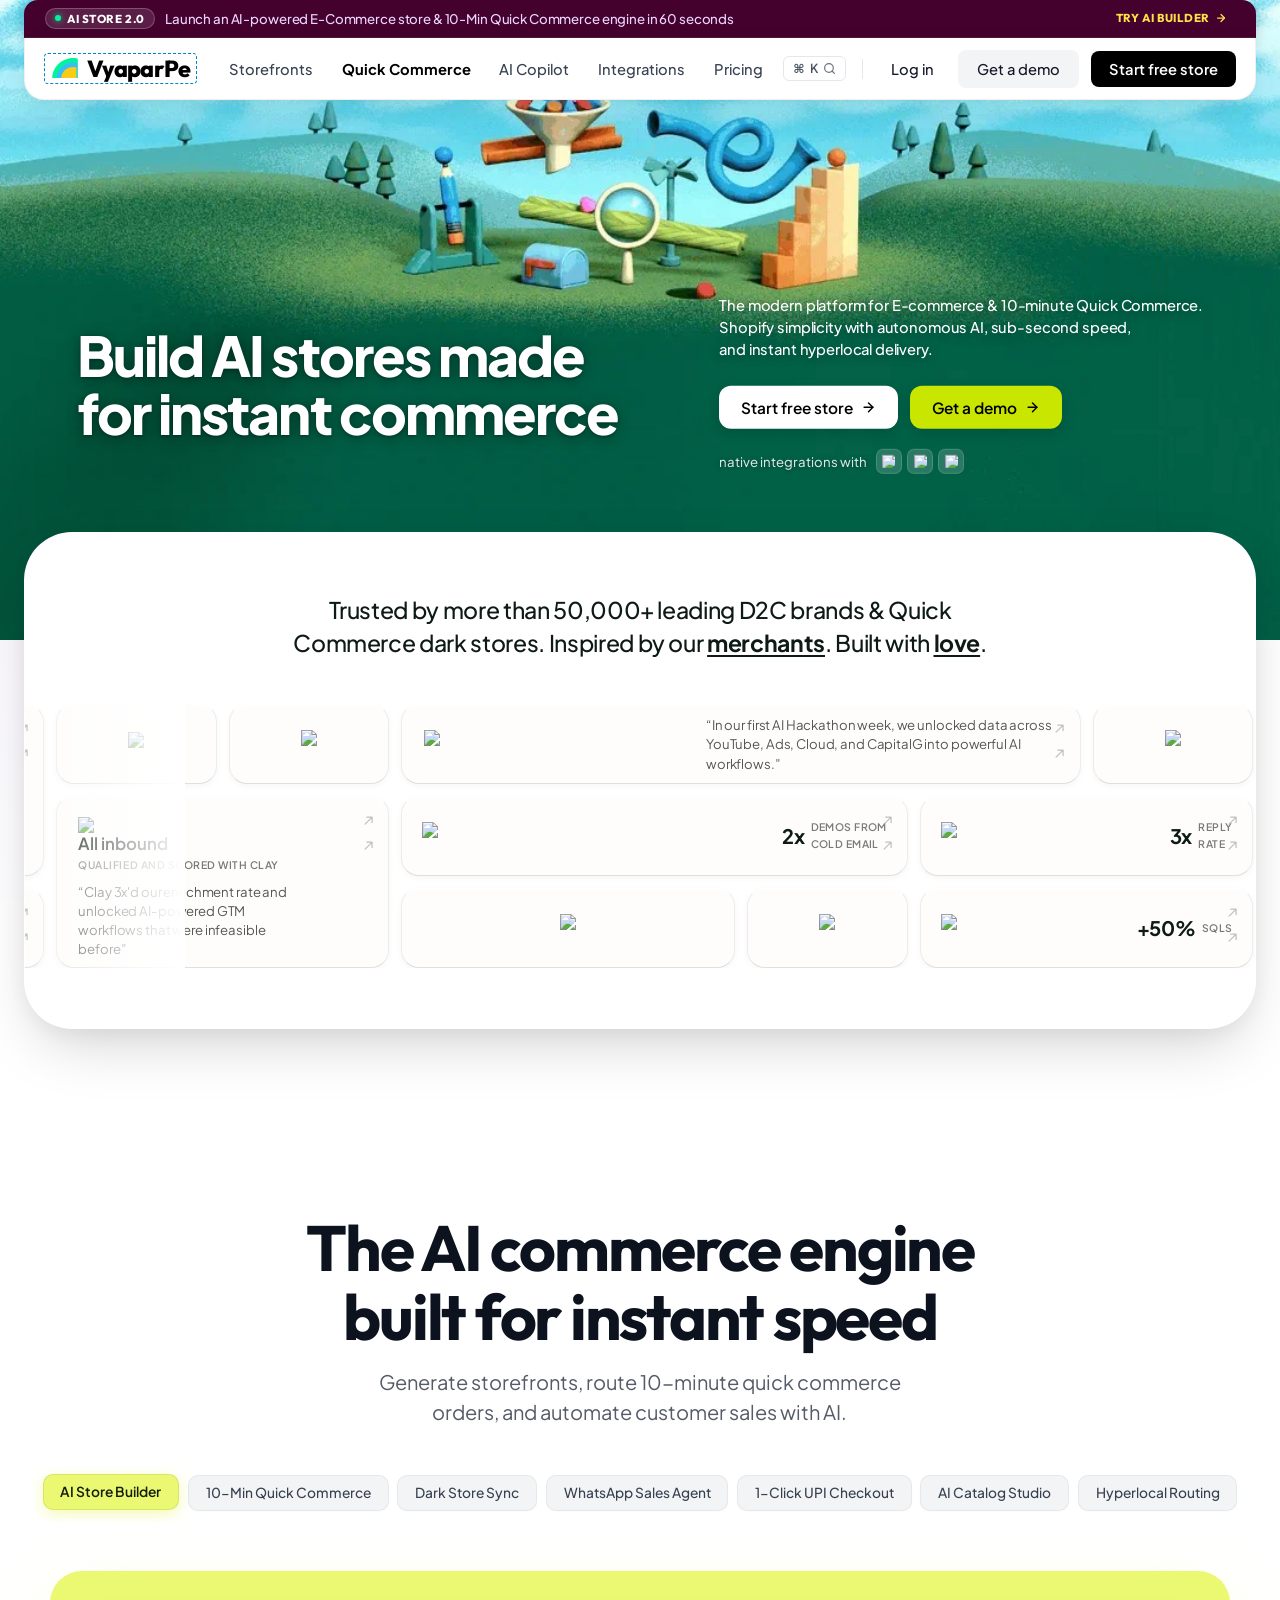
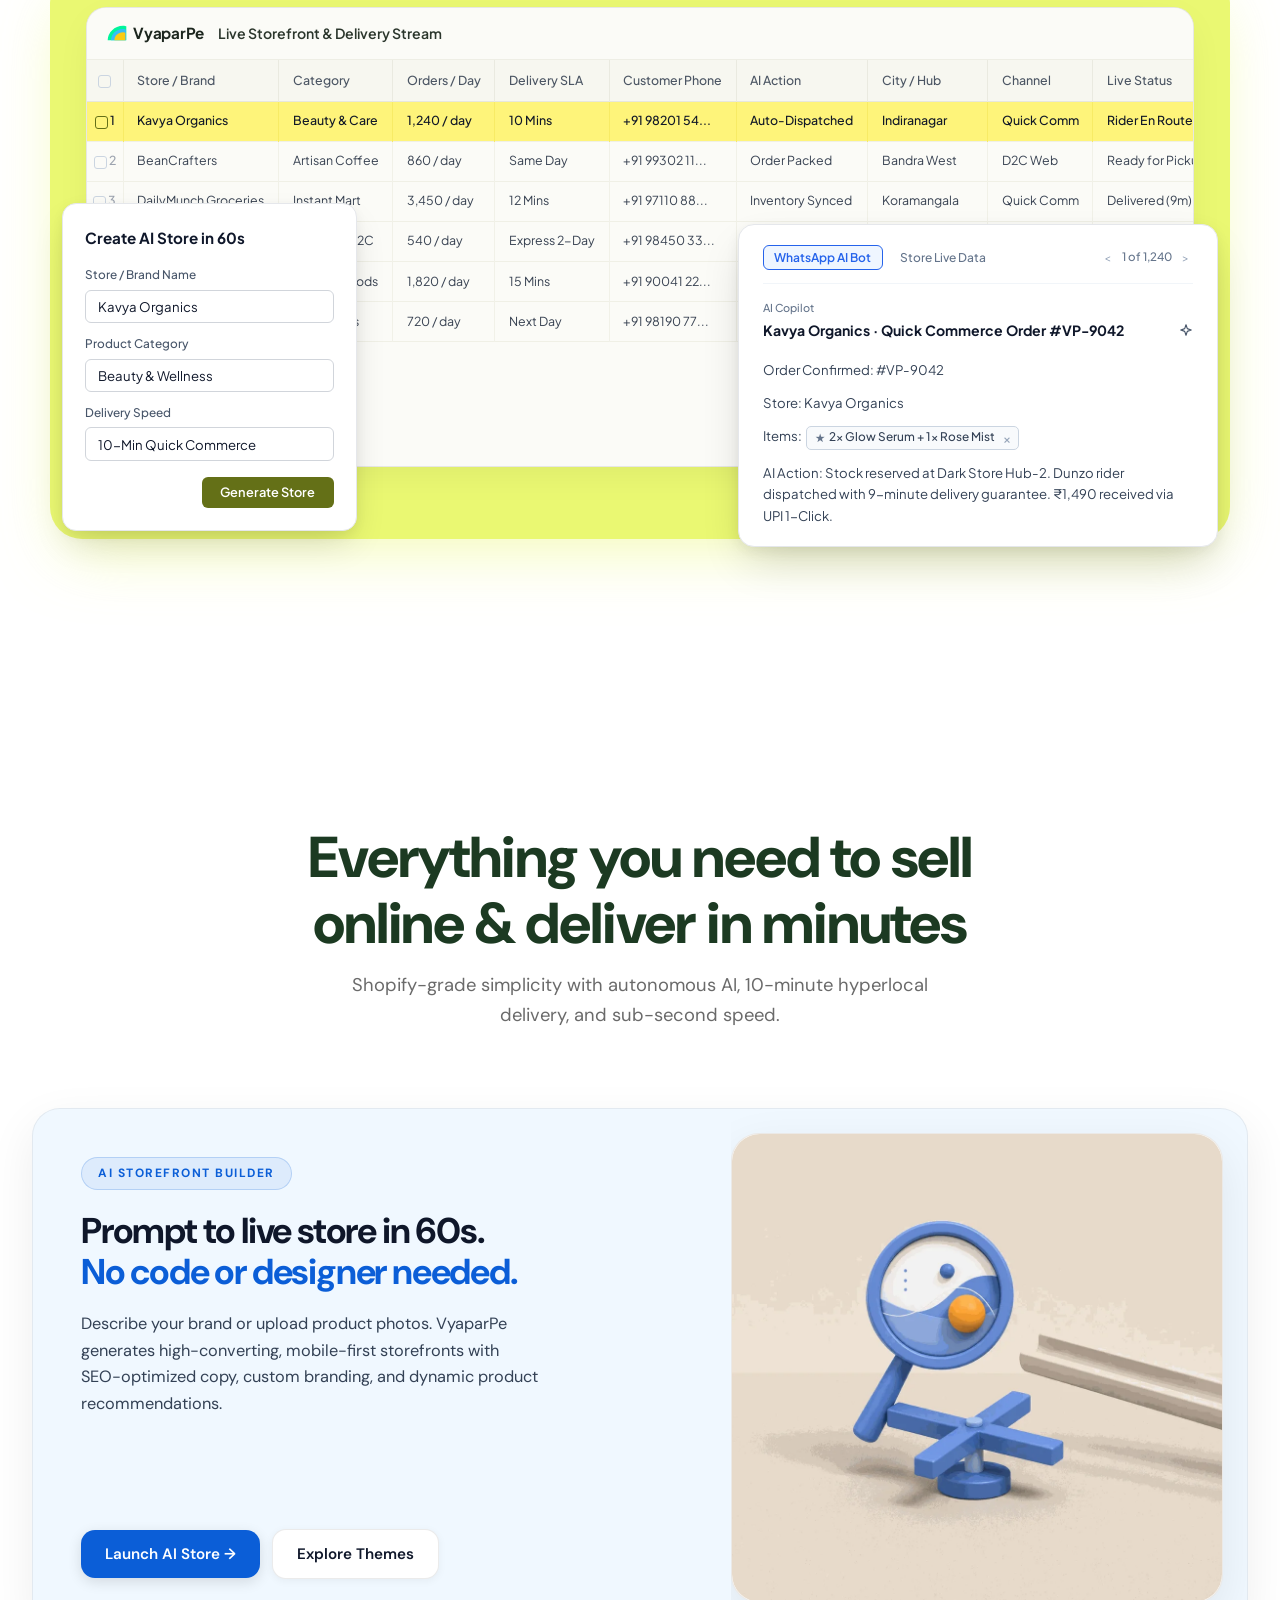
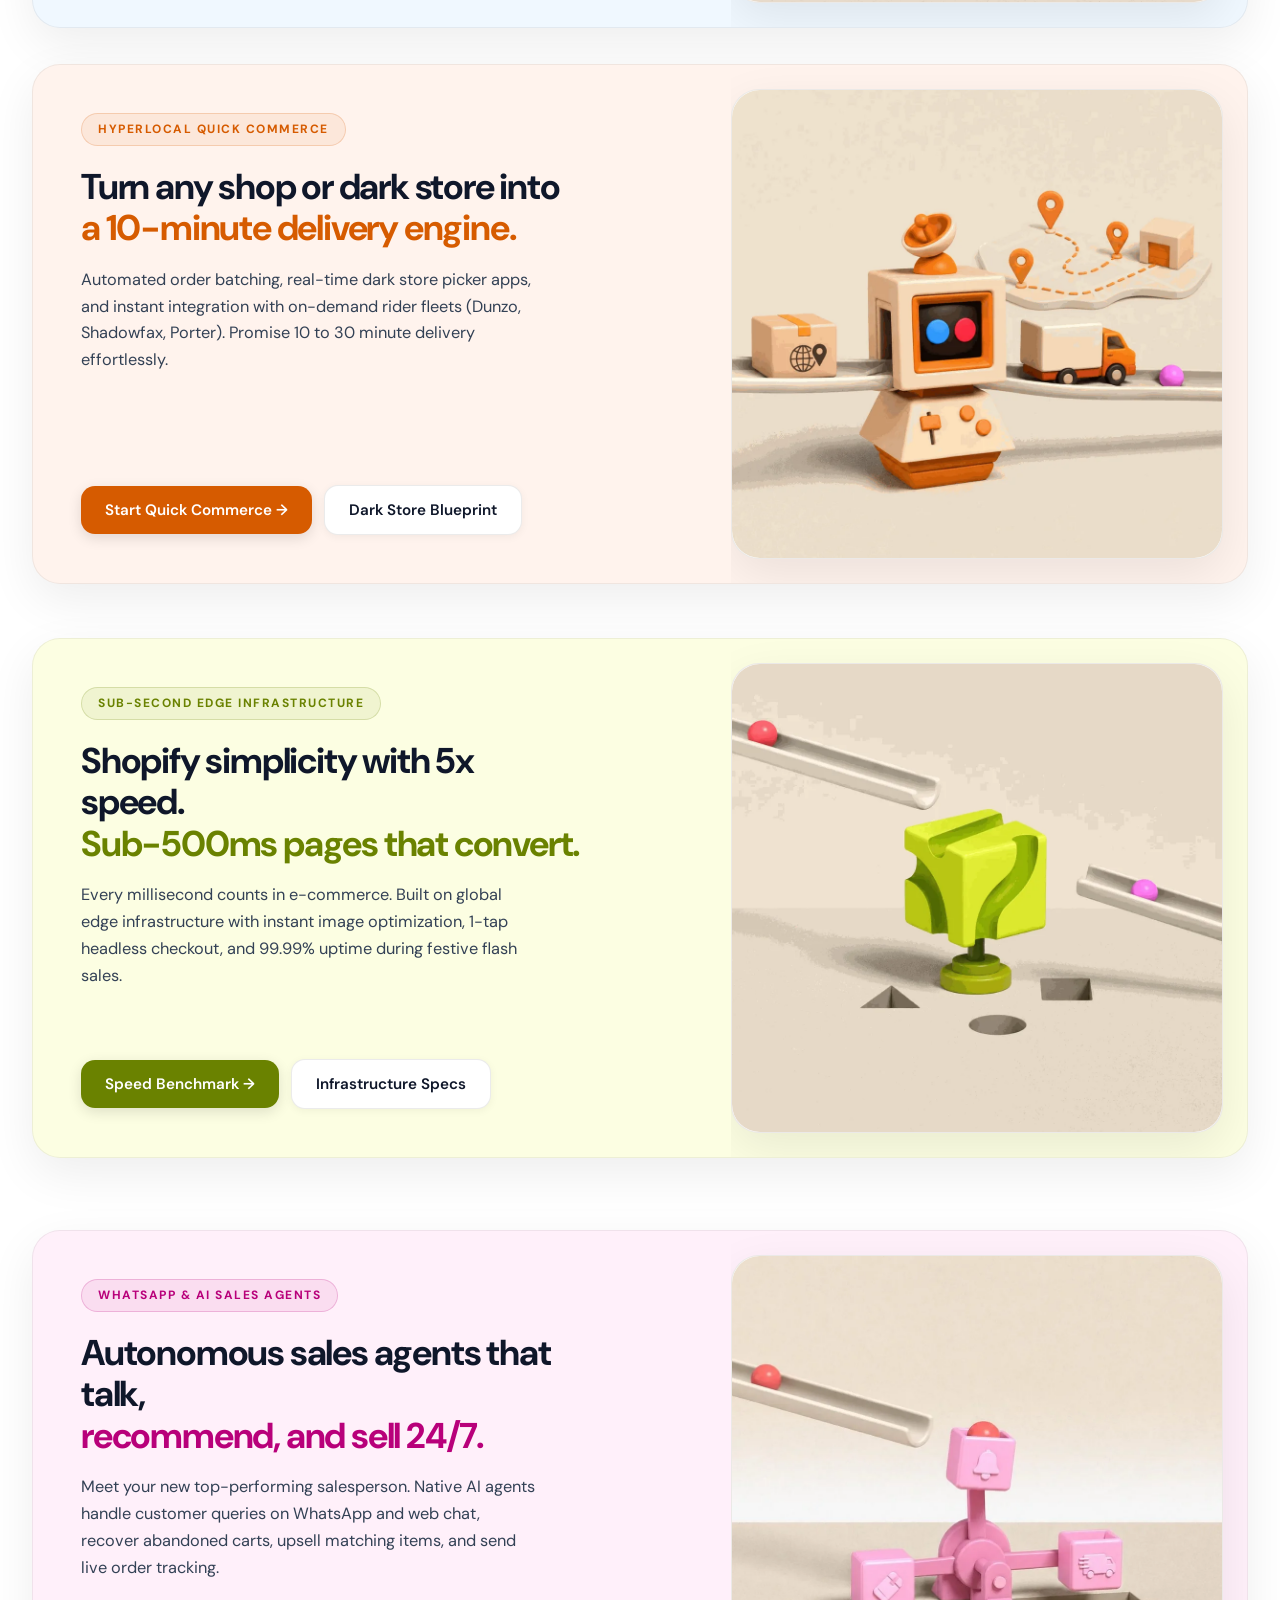
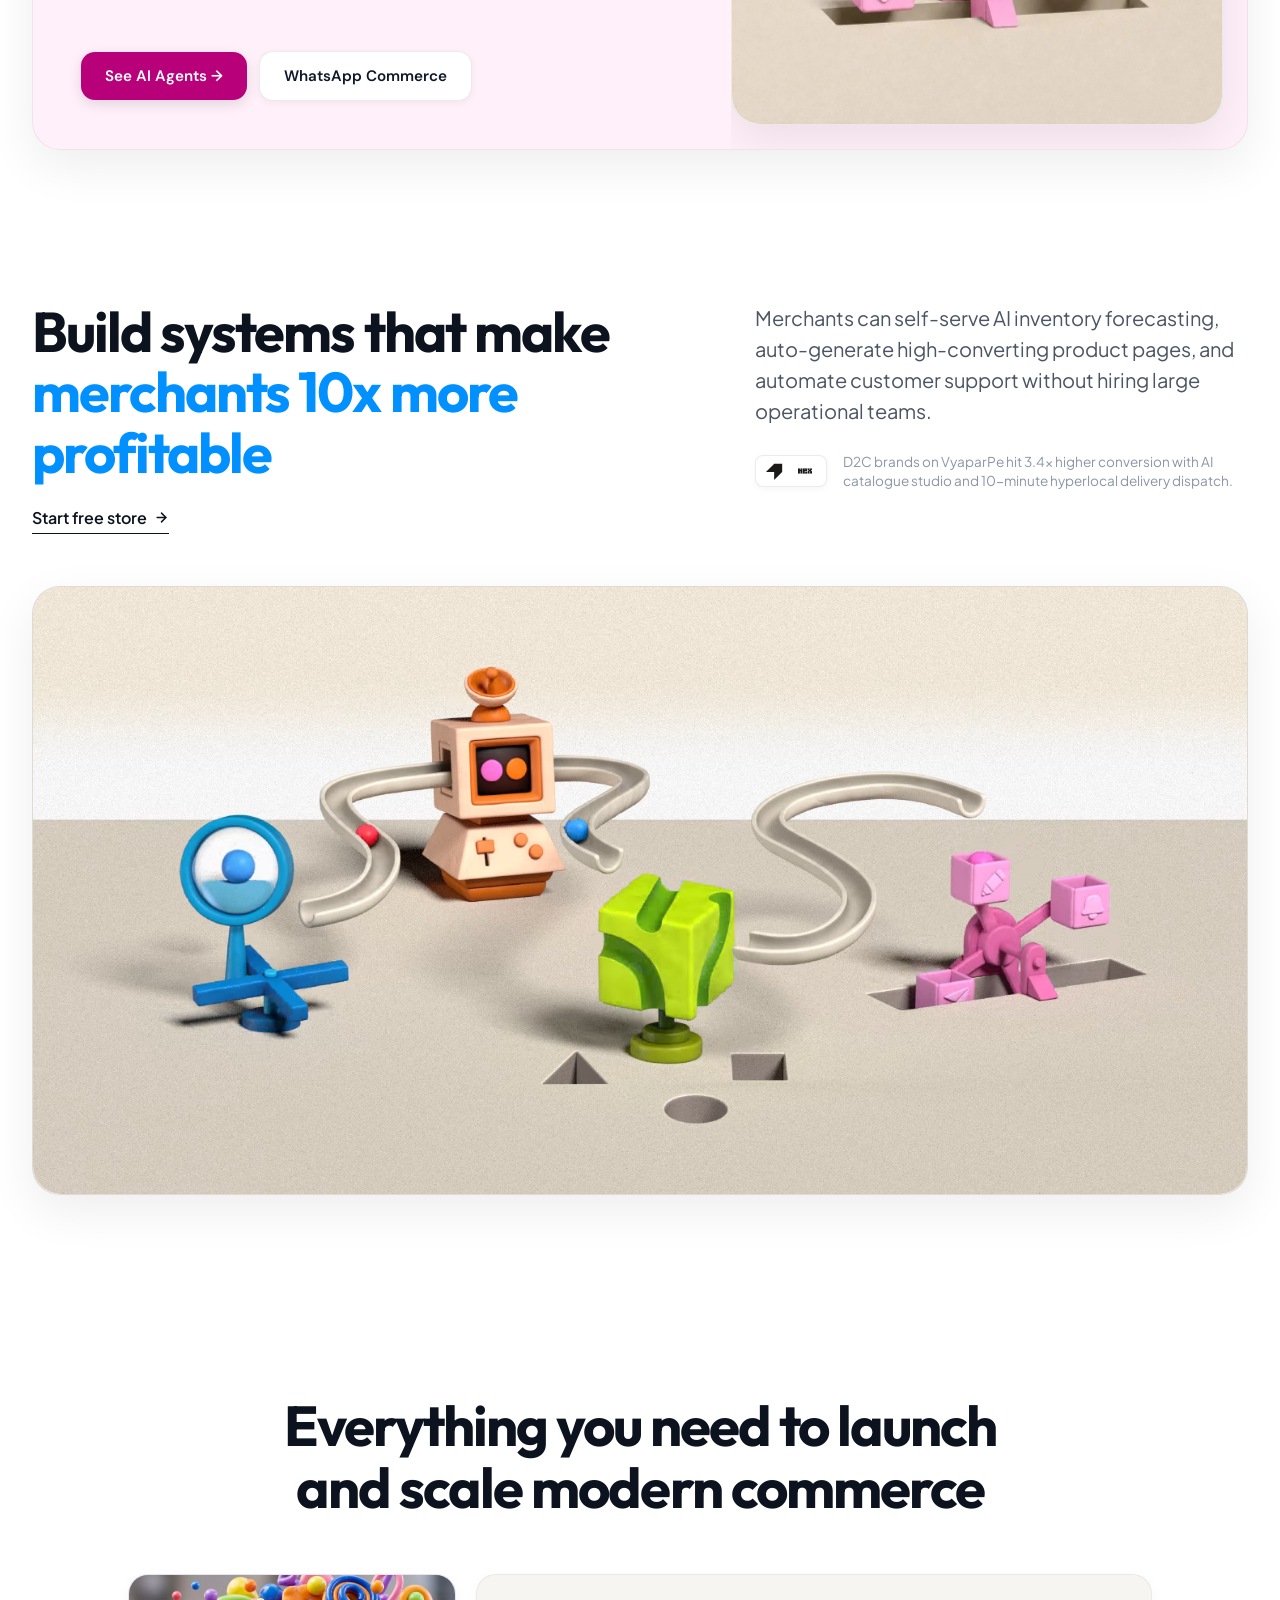
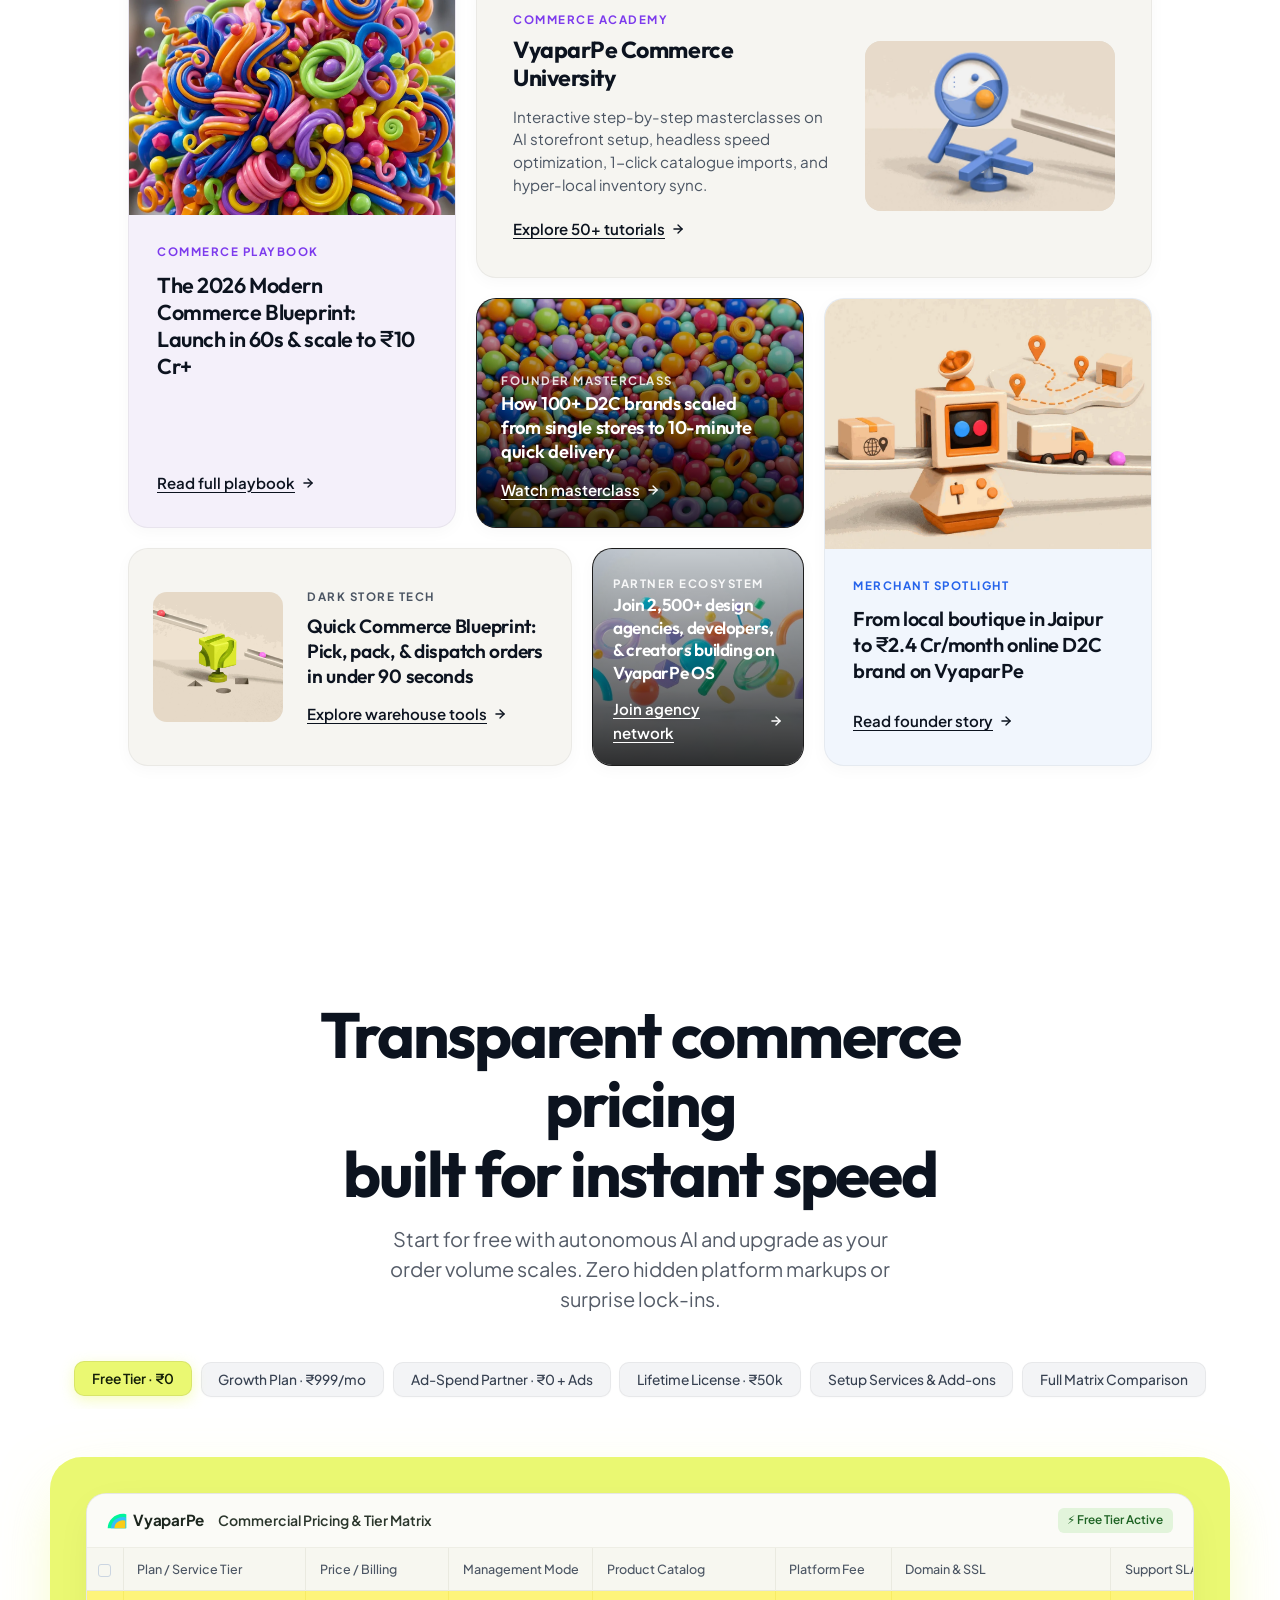
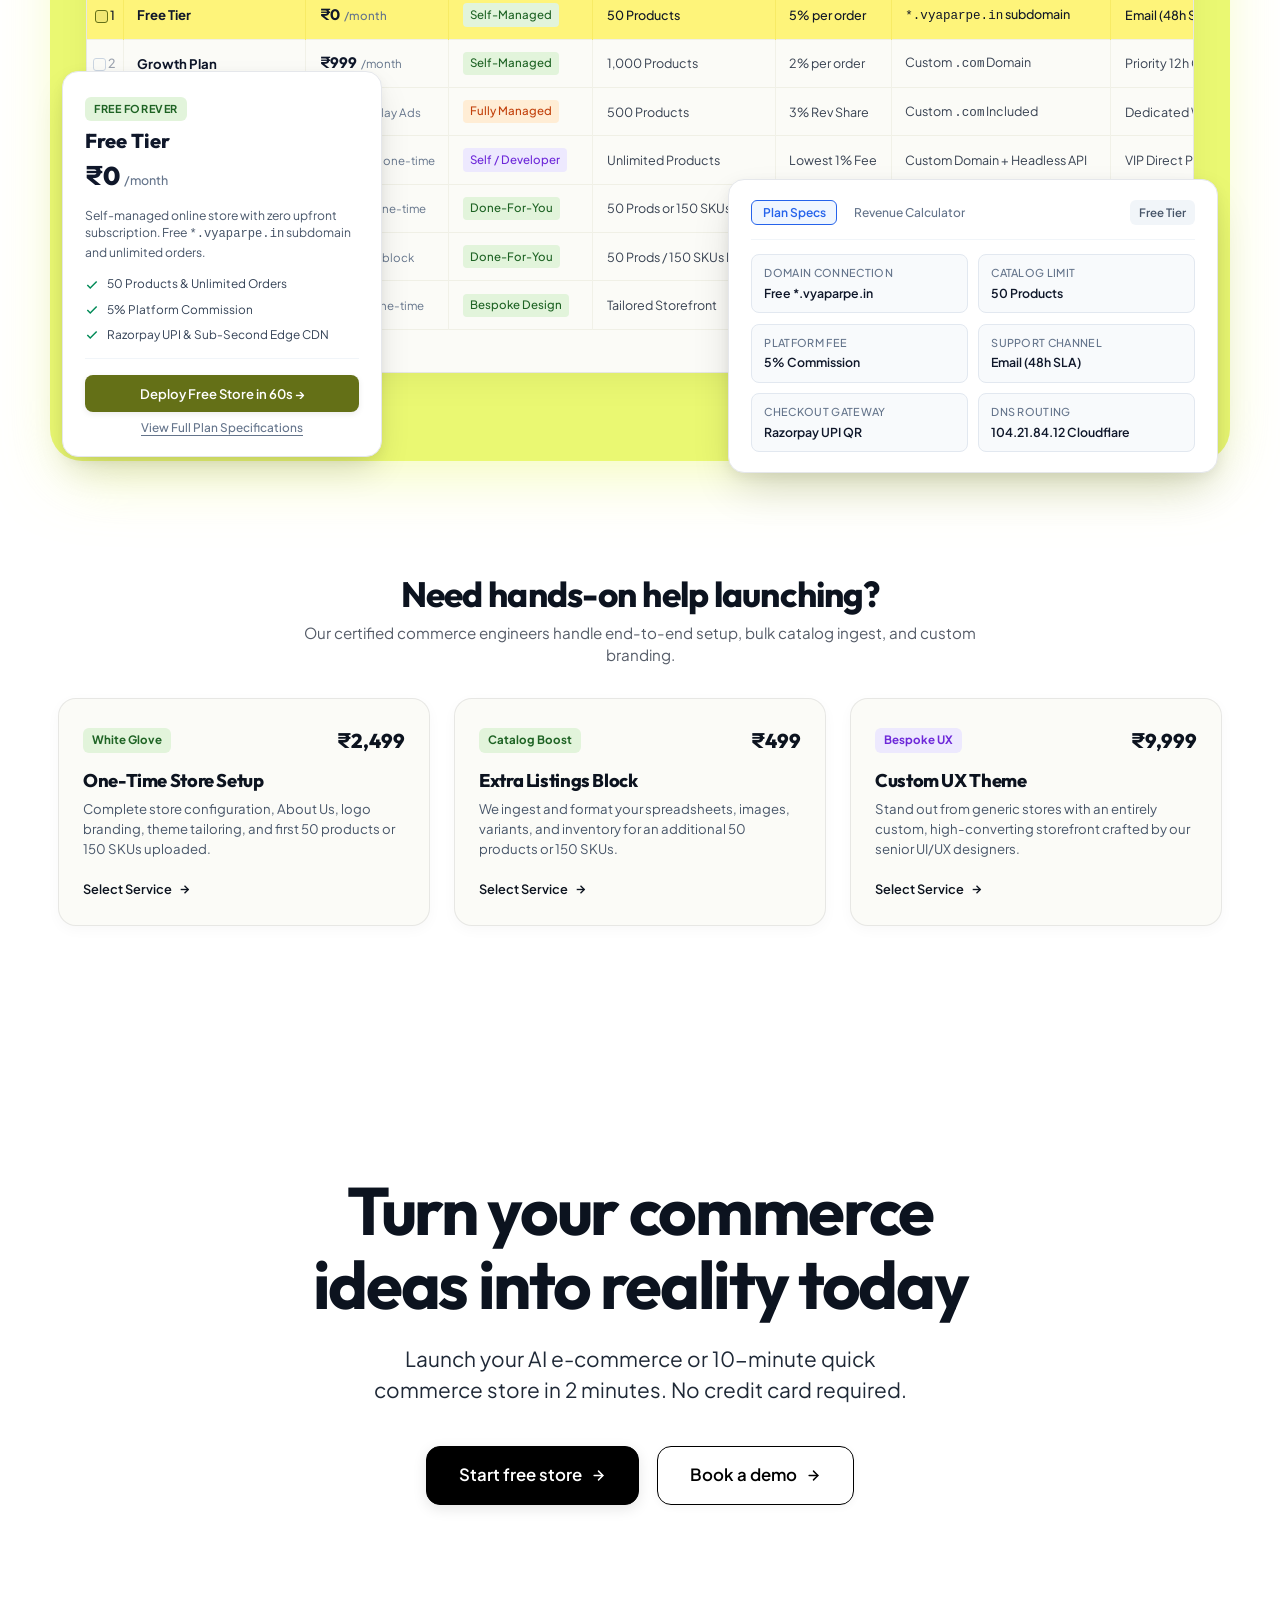
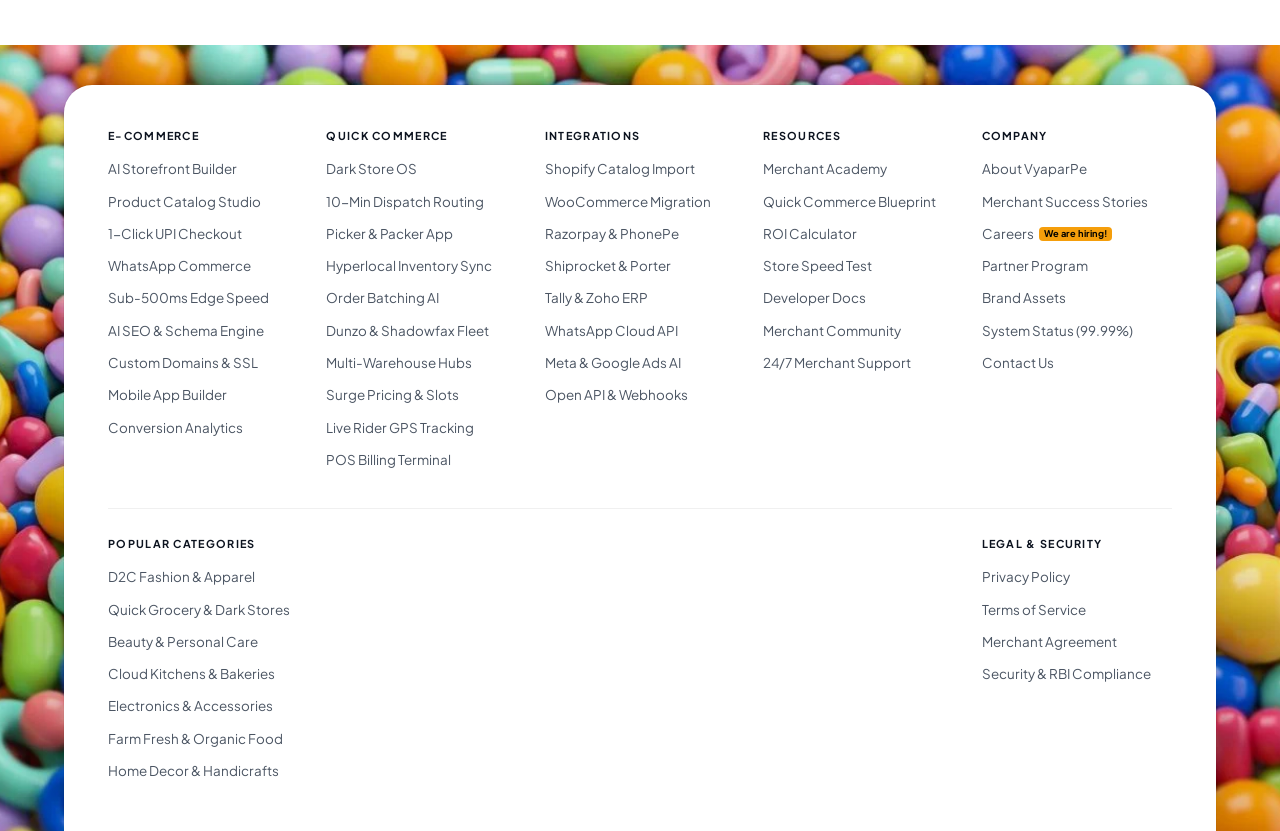
==== commit eddff6b6: "Align pricing component styling, fonts, and colors with AI commerce engine showcase" ====
--- a/index.html
+++ b/index.html
@@ -740,214 +740,330 @@
       </div>
     </section>
 
-    <!-- ── VyaparPe Commercial Pricing & Add-ons Section ── -->
-    <section class="section_pricing" id="pricing">
-      <div class="pricing-glow-emerald"></div>
-      <div class="pricing-glow-cyan"></div>
-
-      <div class="pricing-container">
-        <!-- Header -->
-        <div class="pricing-header">
-          <div class="pricing-badge">
-            <span class="badge-dot"></span>
-            TRANSPARENT COMMERCE PRICING
-          </div>
-          <h2 class="pricing-title">
-            Simple, transparent <span>pricing</span>
-          </h2>
-          <p class="pricing-subtitle">
-            Start for free, upgrade when you grow. No hidden surprises or complex contracts.
-          </p>
-        </div>
-
-        <!-- 4-Column Plans Grid (Data from vyaparpe.in) -->
-        <div class="pricing-grid">
-          <!-- Card 1: Free Tier -->
-          <div class="pricing-card">
-            <div class="pricing-tag-corner">Self-Managed</div>
-            <h3 class="pricing-plan-name">Free Tier</h3>
-            <p class="pricing-plan-desc">You manage your own listing & website. Perfect for testing the waters.</p>
-            <div class="pricing-price-wrap">
-              <span class="pricing-price">₹0</span>
-              <span class="pricing-period">/mo</span>
-            </div>
-            <ul class="pricing-features-list">
-              <li class="pricing-feature-item">
-                <svg class="pricing-feature-icon" viewBox="0 0 24 24" fill="none" stroke="currentColor" stroke-width="2.5"><polyline points="20 6 9 17 4 12"/></svg>
-                <span>Free <code>.vyaparpe.in</code> subdomain</span>
-              </li>
-              <li class="pricing-feature-item">
-                <svg class="pricing-feature-icon" viewBox="0 0 24 24" fill="none" stroke="currentColor" stroke-width="2.5"><polyline points="20 6 9 17 4 12"/></svg>
-                <span>50 Products Limit</span>
-              </li>
-              <li class="pricing-feature-item">
-                <svg class="pricing-feature-icon" viewBox="0 0 24 24" fill="none" stroke="currentColor" stroke-width="2.5"><polyline points="20 6 9 17 4 12"/></svg>
+        <!-- ── VyaparPe Commercial Pricing & Plans Engine (GTM AI Commerce Engine Style) ── -->
+    <section class="section_pricing-engine" id="pricing">
+      <div class="gtm-container">
+        <!-- Section Header -->
+        <div class="gtm-header">
+          <h2 class="gtm-heading">Transparent commerce pricing<br>built for instant speed</h2>
+          <p class="gtm-subheading">Start for free with autonomous AI and upgrade as your order volume scales. Zero hidden platform markups or surprise lock-ins.</p>
+        </div>
+      </div>
+
+      <!-- Horizontal Plan Pills Bar -->
+      <div class="gtm-tabs-wrapper" id="pricingTabsWrapper">
+        <div class="gtm-tabs-list" role="tablist">
+          <button class="gtm-tab-pill is-active" data-plan="free" role="tab">Free Tier · ₹0</button>
+          <button class="gtm-tab-pill" data-plan="growth" role="tab">Growth Plan · ₹999/mo</button>
+          <button class="gtm-tab-pill" data-plan="partner" role="tab">Ad-Spend Partner · ₹0 + Ads</button>
+          <button class="gtm-tab-pill" data-plan="lifetime" role="tab">Lifetime License · ₹50k</button>
+          <button class="gtm-tab-pill" data-plan="addons" role="tab">Setup Services & Add-ons</button>
+          <button class="gtm-tab-pill" data-plan="all" role="tab">Full Matrix Comparison</button>
+        </div>
+      </div>
+
+      <div class="gtm-container">
+        <!-- Visual Canvas Wrapper -->
+        <div class="gtm-canvas-wrap pricing-canvas-wrap">
+          <!-- Dynamic Theme Backdrop Glow Card -->
+          <div class="pricing-lime-backdrop" aria-hidden="true"></div>
+
+          <!-- Main Spreadsheet Table Card -->
+          <div class="gtm-table-card pricing-table-card">
+            <!-- Table Card Topbar -->
+            <div class="gtm-table-topbar">
+              <div class="pricing-topbar-left">
+                <div class="gtm-table-clay-logo">
+                  <svg width="20" height="16" viewBox="0 0 30 24" fill="none" xmlns="http://www.w3.org/2000/svg">
+                    <path d="M1 23 C1 11.2 11.2 1 24 1 C26.6 1 28.5 1.5 29 2 V23 H1 Z" fill="#00f59b"/>
+                    <path d="M6 23 C6 13.8 13.8 6 24 6 C26.1 6 27.7 6.5 28.5 7 V23 H6 Z" fill="#38BDF8"/>
+                    <path d="M11 23 C11 16.5 16.5 11 24 11 C25.5 11 26.8 11.4 27.5 11.8 V23 H11 Z" fill="#FACC15"/>
+                  </svg>
+                  <span class="gtm-table-clay-text">VyaparPe</span>
+                </div>
+                <span class="gtm-table-title" id="pricingTableTitle">Commercial Pricing & Tier Matrix</span>
+              </div>
+              <div class="pricing-topbar-pills">
+                <span class="pricing-topbar-badge" id="pricingActiveBadge">⚡ Autonomous AI Included</span>
+              </div>
+            </div>
+
+            <!-- Spreadsheet Grid Container -->
+            <div class="gtm-grid-container">
+              <table class="pricing-grid-table" id="pricingDataTable">
+                <thead>
+                  <tr>
+                    <th class="col-check"><span class="gtm-checkbox-box"></span></th>
+                    <th>Plan / Service Tier</th>
+                    <th>Price / Billing</th>
+                    <th>Management Mode</th>
+                    <th>Product Catalog</th>
+                    <th>Platform Fee</th>
+                    <th>Domain & SSL</th>
+                    <th>Support SLA</th>
+                    <th>Direct Action</th>
+                  </tr>
+                </thead>
+                <tbody id="pricingTableBody">
+                  <!-- Row 1: Free Tier -->
+                  <tr class="is-highlighted" id="pricing-row-free" data-plan-row="free">
+                    <td class="col-check"><span class="gtm-checkbox-box"></span> 1</td>
+                    <td class="cell-name"><strong>Free Tier</strong></td>
+                    <td><span class="pricing-cell-price">₹0</span> <span class="pricing-cell-sub">/month</span></td>
+                    <td><span class="gtm-cell-badge">Self-Managed</span></td>
+                    <td>50 Products</td>
+                    <td>5% per order</td>
+                    <td><code>*.vyaparpe.in</code> subdomain</td>
+                    <td>Email (48h SLA)</td>
+                    <td>
+                      <button type="button" class="pricing-table-action-btn" onclick="openStoreBuilderModal('Starter')">Start Free &rarr;</button>
+                    </td>
+                  </tr>
+                  <!-- Row 2: Growth Plan -->
+                  <tr id="pricing-row-growth" data-plan-row="growth">
+                    <td class="col-check"><span class="gtm-checkbox-box"></span> 2</td>
+                    <td class="cell-name"><strong>Growth Plan</strong></td>
+                    <td><span class="pricing-cell-price">₹999</span> <span class="pricing-cell-sub">/month</span></td>
+                    <td><span class="gtm-cell-badge">Self-Managed</span></td>
+                    <td>1,000 Products</td>
+                    <td>2% per order</td>
+                    <td>Custom <code>.com</code> Domain</td>
+                    <td>Priority 12h Chat</td>
+                    <td>
+                      <button type="button" class="pricing-table-action-btn" onclick="openStoreBuilderModal('Growth')">Get Growth &rarr;</button>
+                    </td>
+                  </tr>
+                  <!-- Row 3: Ad-Spend Partner -->
+                  <tr id="pricing-row-partner" data-plan-row="partner">
+                    <td class="col-check"><span class="gtm-checkbox-box"></span> 3</td>
+                    <td class="cell-name"><strong>Ad-Spend Partner</strong></td>
+                    <td><span class="pricing-cell-price">₹0</span> <span class="pricing-cell-sub">+ ₹1k/day Ads</span></td>
+                    <td><span class="gtm-cell-badge tag-managed">Fully Managed</span></td>
+                    <td>500 Products</td>
+                    <td>3% Rev Share</td>
+                    <td>Custom <code>.com</code> Included</td>
+                    <td>Dedicated WhatsApp Group</td>
+                    <td>
+                      <button type="button" class="pricing-table-action-btn" onclick="openStoreBuilderModal('Partner')">Partner &rarr;</button>
+                    </td>
+                  </tr>
+                  <!-- Row 4: Lifetime Ownership -->
+                  <tr id="pricing-row-lifetime" data-plan-row="lifetime">
+                    <td class="col-check"><span class="gtm-checkbox-box"></span> 4</td>
+                    <td class="cell-name"><strong>Lifetime License</strong></td>
+                    <td><span class="pricing-struck">₹1L</span><span class="pricing-cell-price">₹50k</span> <span class="pricing-cell-sub">one-time</span></td>
+                    <td><span class="gtm-cell-badge tag-dev">Self / Developer</span></td>
+                    <td>Unlimited Products</td>
+                    <td>Lowest 1% Fee</td>
+                    <td>Custom Domain + Headless API</td>
+                    <td>VIP Direct Phone</td>
+                    <td>
+                      <button type="button" class="pricing-table-action-btn" onclick="openPlanModal('Lifetime')">Reserve &rarr;</button>
+                    </td>
+                  </tr>
+                  <!-- Row 5: One-Time Setup -->
+                  <tr id="pricing-row-setup" data-plan-row="addons">
+                    <td class="col-check"><span class="gtm-checkbox-box"></span> 5</td>
+                    <td class="cell-name">One-Time Setup Add-on</td>
+                    <td><span class="pricing-cell-price">₹2,499</span> <span class="pricing-cell-sub">one-time</span></td>
+                    <td><span class="gtm-cell-badge">Done-For-You</span></td>
+                    <td>50 Prods or 150 SKUs</td>
+                    <td>Included</td>
+                    <td>Brand, Logo & Theme Config</td>
+                    <td>White-Glove Handover</td>
+                    <td>
+                      <button type="button" class="pricing-table-action-btn" onclick="openStoreBuilderModal('Setup')">Add Setup</button>
+                    </td>
+                  </tr>
+                  <!-- Row 6: Extra Listings -->
+                  <tr id="pricing-row-listings" data-plan-row="addons">
+                    <td class="col-check"><span class="gtm-checkbox-box"></span> 6</td>
+                    <td class="cell-name">Extra Listings Add-on</td>
+                    <td><span class="pricing-cell-price">₹499</span> <span class="pricing-cell-sub">per block</span></td>
+                    <td><span class="gtm-cell-badge">Done-For-You</span></td>
+                    <td>50 Prods / 150 SKUs Block</td>
+                    <td>Included</td>
+                    <td>Bulk Catalog & Variants Import</td>
+                    <td>24h Ingestion</td>
+                    <td>
+                      <button type="button" class="pricing-table-action-btn" onclick="openStoreBuilderModal('Listings')">Add Block</button>
+                    </td>
+                  </tr>
+                  <!-- Row 7: Custom UX Theme -->
+                  <tr id="pricing-row-ux" data-plan-row="addons">
+                    <td class="col-check"><span class="gtm-checkbox-box"></span> 7</td>
+                    <td class="cell-name">Custom UX Theme Add-on</td>
+                    <td><span class="pricing-cell-price">₹9,999</span> <span class="pricing-cell-sub">one-time</span></td>
+                    <td><span class="gtm-cell-badge">Bespoke Design</span></td>
+                    <td>Tailored Storefront</td>
+                    <td>Included</td>
+                    <td>High-Converting Custom Layout</td>
+                    <td>Dedicated Senior Designer</td>
+                    <td>
+                      <button type="button" class="pricing-table-action-btn" onclick="openStoreBuilderModal('Theme')">Bespoke</button>
+                    </td>
+                  </tr>
+                </tbody>
+              </table>
+            </div>
+          </div>
+
+          <!-- Floating Card Left: Selected Plan Quick Action (Matches .gtm-floating-form) -->
+          <div class="pricing-floating-plan" id="pricingFloatingPlan">
+            <div class="pricing-plan-quick-badge" id="floatingPlanBadge">Free Forever</div>
+            <div class="pricing-plan-quick-title" id="floatingPlanTitle">Free Tier</div>
+            <div class="pricing-plan-quick-price" id="floatingPlanPrice">
+              <span class="price-val" id="floatingPlanPriceVal">₹0</span>
+              <span class="price-cycle" id="floatingPlanPriceCycle">/month</span>
+            </div>
+            <p class="pricing-plan-quick-desc" id="floatingPlanDesc">
+              Self-managed online store with zero upfront subscription. Free <code>.vyaparpe.in</code> subdomain and unlimited orders.
+            </p>
+            <div class="pricing-plan-quick-features" id="floatingPlanFeatures">
+              <div class="quick-feature-item">
+                <svg width="14" height="14" viewBox="0 0 24 24" fill="none" stroke="currentColor" stroke-width="2.5"><polyline points="20 6 9 17 4 12"/></svg>
+                <span>50 Products & Unlimited Orders</span>
+              </div>
+              <div class="quick-feature-item">
+                <svg width="14" height="14" viewBox="0 0 24 24" fill="none" stroke="currentColor" stroke-width="2.5"><polyline points="20 6 9 17 4 12"/></svg>
                 <span>5% Platform Commission</span>
-              </li>
-              <li class="pricing-feature-item">
-                <svg class="pricing-feature-icon" viewBox="0 0 24 24" fill="none" stroke="currentColor" stroke-width="2.5"><polyline points="20 6 9 17 4 12"/></svg>
-                <span>Unlimited Orders</span>
-              </li>
-            </ul>
-            <button type="button" class="pricing-btn pricing-btn-secondary" onclick="openStoreBuilderModal('Starter')">Start Free</button>
-            <button type="button" class="pricing-details-btn" onclick="openPlanModal('Starter')">View Details &rarr;</button>
-          </div>
-
-          <!-- Card 2: Growth Plan -->
-          <div class="pricing-card">
-            <div class="pricing-tag-corner">Self-Managed</div>
-            <h3 class="pricing-plan-name">Growth</h3>
-            <p class="pricing-plan-desc">Standard plan for serious brands looking to expand and reduce transaction fees.</p>
-            <div class="pricing-price-wrap">
-              <span class="pricing-price">₹999</span>
-              <span class="pricing-period">/mo</span>
-            </div>
-            <ul class="pricing-features-list">
-              <li class="pricing-feature-item">
-                <svg class="pricing-feature-icon" viewBox="0 0 24 24" fill="none" stroke="currentColor" stroke-width="2.5"><polyline points="20 6 9 17 4 12"/></svg>
-                <span>Custom Domain (<code>.com</code>)</span>
-              </li>
-              <li class="pricing-feature-item">
-                <svg class="pricing-feature-icon" viewBox="0 0 24 24" fill="none" stroke="currentColor" stroke-width="2.5"><polyline points="20 6 9 17 4 12"/></svg>
-                <span>1,000 Products Limit</span>
-              </li>
-              <li class="pricing-feature-item">
-                <svg class="pricing-feature-icon" viewBox="0 0 24 24" fill="none" stroke="currentColor" stroke-width="2.5"><polyline points="20 6 9 17 4 12"/></svg>
-                <span>Reduced 2% Commission</span>
-              </li>
-              <li class="pricing-feature-item">
-                <svg class="pricing-feature-icon" viewBox="0 0 24 24" fill="none" stroke="currentColor" stroke-width="2.5"><polyline points="20 6 9 17 4 12"/></svg>
-                <span>AI Insights & Analytics</span>
-              </li>
-            </ul>
-            <button type="button" class="pricing-btn pricing-btn-primary" onclick="openStoreBuilderModal('Growth')">Choose Growth</button>
-            <button type="button" class="pricing-details-btn" onclick="openPlanModal('Growth')">View Details &rarr;</button>
-          </div>
-
-          <!-- Card 3: Ad-Spend Partner (Elevated Featured Card) -->
-          <div class="pricing-card pricing-featured">
-            <div class="pricing-tag-corner tag-managed">Fully Managed</div>
-            <div class="pricing-popular-banner">
-              <svg width="14" height="14" viewBox="0 0 24 24" fill="currentColor"><polygon points="12 2 15.09 8.26 22 9.27 17 14.14 18.18 21.02 12 17.77 5.82 21.02 7 14.14 2 9.27 8.91 8.26 12 2"/></svg>
-              Popular For Brands
-            </div>
-            <h3 class="pricing-plan-name">Ad-Spend Partner</h3>
-            <p class="pricing-plan-desc">We manage your Meta/Google ads, storefront, and product listings entirely.</p>
-            <div class="pricing-price-wrap">
-              <span class="pricing-price">₹0</span>
-              <span class="pricing-period">/mo + Ad Spend</span>
-            </div>
-            <ul class="pricing-features-list">
-              <li class="pricing-feature-item">
-                <svg class="pricing-feature-icon" viewBox="0 0 24 24" fill="none" stroke="currentColor" stroke-width="2.5"><polyline points="20 6 9 17 4 12"/></svg>
-                <span>Min. ₹1,000/day Ad Spend</span>
-              </li>
-              <li class="pricing-feature-item">
-                <svg class="pricing-feature-icon" viewBox="0 0 24 24" fill="none" stroke="currentColor" stroke-width="2.5"><polyline points="20 6 9 17 4 12"/></svg>
-                <span>500 Products Limit (Managed)</span>
-              </li>
-              <li class="pricing-feature-item">
-                <svg class="pricing-feature-icon" viewBox="0 0 24 24" fill="none" stroke="currentColor" stroke-width="2.5"><polyline points="20 6 9 17 4 12"/></svg>
-                <span>3% Revenue Share</span>
-              </li>
-              <li class="pricing-feature-item">
-                <svg class="pricing-feature-icon" viewBox="0 0 24 24" fill="none" stroke="currentColor" stroke-width="2.5"><polyline points="20 6 9 17 4 12"/></svg>
-                <span>Dedicated WhatsApp Group</span>
-              </li>
-            </ul>
-            <button type="button" class="pricing-btn pricing-btn-featured" onclick="openStoreBuilderModal('Partner')">Partner With Us</button>
-            <button type="button" class="pricing-details-btn" onclick="openPlanModal('Partner')">View Details &rarr;</button>
-          </div>
-
-          <!-- Card 4: Lifetime Ownership -->
-          <div class="pricing-card">
-            <div class="pricing-tag-corner tag-soon">Coming Soon</div>
-            <h3 class="pricing-plan-name">Lifetime Ownership</h3>
-            <p class="pricing-plan-desc">Total control. One-time license fee with unlimited product catalog.</p>
-            <div class="pricing-price-wrap">
-              <span class="pricing-price-struck">₹1L</span>
-              <span class="pricing-price">₹50k</span>
-              <span class="pricing-period">/lifetime</span>
-            </div>
-            <ul class="pricing-features-list">
-              <li class="pricing-feature-item">
-                <svg class="pricing-feature-icon" viewBox="0 0 24 24" fill="none" stroke="currentColor" stroke-width="2.5"><polyline points="20 6 9 17 4 12"/></svg>
-                <span>Custom Domain (<code>.com</code>)</span>
-              </li>
-              <li class="pricing-feature-item">
-                <svg class="pricing-feature-icon" viewBox="0 0 24 24" fill="none" stroke="currentColor" stroke-width="2.5"><polyline points="20 6 9 17 4 12"/></svg>
-                <span>Unlimited Products</span>
-              </li>
-              <li class="pricing-feature-item">
-                <svg class="pricing-feature-icon" viewBox="0 0 24 24" fill="none" stroke="currentColor" stroke-width="2.5"><polyline points="20 6 9 17 4 12"/></svg>
-                <span>Lowest 1% Commission</span>
-              </li>
-              <li class="pricing-feature-item">
-                <svg class="pricing-feature-icon" viewBox="0 0 24 24" fill="none" stroke="currentColor" stroke-width="2.5"><polyline points="20 6 9 17 4 12"/></svg>
-                <span>₹2,000/yr Server Maintenance</span>
-              </li>
-            </ul>
-            <button type="button" class="pricing-btn pricing-btn-disabled" disabled>Coming Soon</button>
-            <button type="button" class="pricing-details-btn" onclick="openPlanModal('Lifetime')">View Details &rarr;</button>
-          </div>
-        </div>
-
-        <!-- Add-ons Section ("Need Help Setting Up?") -->
-        <div class="pricing-addons-box">
-          <div class="pricing-addons-header">
-            <h3 class="pricing-addons-title">Need Help Setting Up?</h3>
-            <p class="pricing-addons-desc">
-              Don't want to build it yourself? Let our specialist commerce engineers set up your storefront perfectly so you can focus on shipping products.
-            </p>
-          </div>
-
-          <div class="pricing-addons-grid">
+              </div>
+              <div class="quick-feature-item">
+                <svg width="14" height="14" viewBox="0 0 24 24" fill="none" stroke="currentColor" stroke-width="2.5"><polyline points="20 6 9 17 4 12"/></svg>
+                <span>Razorpay UPI & Sub-Second Edge CDN</span>
+              </div>
+            </div>
+            <div class="pricing-plan-quick-actions">
+              <button type="button" class="pricing-action-main-btn" id="floatingPlanActionBtn" onclick="openStoreBuilderModal('Starter')">
+                Deploy Store in 60s &rarr;
+              </button>
+              <button type="button" class="pricing-quick-details-link" id="floatingPlanDetailsBtn" onclick="openPlanModal('Starter')">
+                View Full Plan Specifications
+              </button>
+            </div>
+          </div>
+
+          <!-- Floating Card Right: Specs & Live Commission Calculator (Matches .gtm-floating-preview) -->
+          <div class="pricing-floating-preview" id="pricingFloatingPreview">
+            <div class="gtm-preview-toolbar">
+              <div class="gtm-preview-segmented">
+                <button type="button" class="gtm-preview-tab-btn is-active" id="pricingSpecTabBtn" onclick="switchPricingPreviewTab('specs')">Plan Specs</button>
+                <button type="button" class="gtm-preview-tab-btn" id="pricingCalcTabBtn" onclick="switchPricingPreviewTab('calc')">Revenue Calculator</button>
+              </div>
+              <div class="pricing-plan-tag-pill" id="pricingPreviewPlanTag">Starter Plan</div>
+            </div>
+
+            <!-- Panel 1: Specs Matrix -->
+            <div id="pricingSpecsPanel" class="pricing-preview-panel is-active">
+              <div class="pricing-specs-grid" id="pricingSpecsGrid">
+                <div class="pricing-spec-card">
+                  <span class="spec-label">Domain Connection</span>
+                  <span class="spec-value" id="specDomain">Free *.vyaparpe.in</span>
+                </div>
+                <div class="pricing-spec-card">
+                  <span class="spec-label">Catalog Limit</span>
+                  <span class="spec-value" id="specCatalog">50 Products</span>
+                </div>
+                <div class="pricing-spec-card">
+                  <span class="spec-label">Platform Fee</span>
+                  <span class="spec-value" id="specCommission">5% Commission</span>
+                </div>
+                <div class="pricing-spec-card">
+                  <span class="spec-label">Support Channel</span>
+                  <span class="spec-value" id="specSupport">Email (48h SLA)</span>
+                </div>
+                <div class="pricing-spec-card">
+                  <span class="spec-label">Checkout Gateway</span>
+                  <span class="spec-value">Razorpay UPI QR</span>
+                </div>
+                <div class="pricing-spec-card">
+                  <span class="spec-label">DNS Routing</span>
+                  <span class="spec-value">104.21.84.12 Cloudflare</span>
+                </div>
+              </div>
+            </div>
+
+            <!-- Panel 2: Live Revenue / Margin Calculator -->
+            <div id="pricingCalcPanel" class="pricing-preview-panel" style="display: none;">
+              <div class="calc-inner-wrap">
+                <div class="calc-input-row">
+                  <label for="monthlySalesInput" class="calc-label">Estimated Monthly Sales:</label>
+                  <div class="calc-input-field">
+                    <span class="currency-prefix">₹</span>
+                    <input type="number" id="monthlySalesInput" class="calc-sales-input" value="100000" min="1000" step="5000" oninput="updatePricingCalculator()">
+                  </div>
+                </div>
+                <div class="calc-metrics-grid">
+                  <div class="calc-metric-box">
+                    <span class="metric-title">Take-Home Payout</span>
+                    <span class="metric-number metric-payout" id="calcTakeHome">₹95,000</span>
+                  </div>
+                  <div class="calc-metric-box">
+                    <span class="metric-title">Platform Fee</span>
+                    <span class="metric-number metric-fee" id="calcPlatformFee">₹5,000</span>
+                  </div>
+                  <div class="calc-metric-box">
+                    <span class="metric-title">Recommendation</span>
+                    <span class="metric-number metric-rec" id="calcRecommendation">Growth Saves ₹2,001</span>
+                  </div>
+                </div>
+              </div>
+            </div>
+
+          </div>
+        </div>
+
+        <!-- Add-on Services Strip Styled in Clay Aesthetic -->
+        <div class="pricing-addons-section">
+          <div class="pricing-addons-head">
+            <h3 class="pricing-addons-title">Need hands-on help launching?</h3>
+            <p class="pricing-addons-sub">Our certified commerce engineers handle end-to-end setup, bulk catalog ingest, and custom branding.</p>
+          </div>
+          <div class="pricing-addons-cards">
             <!-- Addon 1 -->
-            <div class="addon-card">
-              <div class="addon-icon-wrap icon-setup">
-                <svg width="24" height="24" viewBox="0 0 24 24" fill="none" stroke="currentColor" stroke-width="2" stroke-linecap="round" stroke-linejoin="round"><circle cx="12" cy="12" r="10"/><line x1="2" y1="12" x2="22" y2="12"/><path d="M12 2a15.3 15.3 0 0 1 4 10 15.3 15.3 0 0 1-4 10 15.3 15.3 0 0 1-4-10 15.3 15.3 0 0 1 4-10z"/></svg>
-              </div>
-              <h4 class="addon-name">One-Time Setup</h4>
-              <p class="addon-desc">Complete website setup, About Us, Logo branding, and Theme tailored to your business.</p>
-              <div class="addon-badge">Includes 50 Products or 150 SKUs</div>
-              <div class="addon-price">₹2,499 <span>one time</span></div>
-              <button type="button" class="addon-cta-btn" onclick="openStoreBuilderModal('Setup')">
+            <div class="pricing-addon-card" onclick="openStoreBuilderModal('Setup')">
+              <div class="addon-card-top">
+                <span class="addon-badge-clay">White Glove</span>
+                <span class="addon-cost-clay">₹2,499</span>
+              </div>
+              <h4 class="addon-card-title">One-Time Store Setup</h4>
+              <p class="addon-card-desc">Complete store configuration, About Us, logo branding, theme tailoring, and first 50 products or 150 SKUs uploaded.</p>
+              <div class="addon-card-cta">
                 <span>Select Service</span>
-                <svg width="14" height="14" viewBox="0 0 24 24" fill="none" stroke="currentColor" stroke-width="2.5"><line x1="5" y1="12" x2="19" y2="12"/><polyline points="12 5 19 12 12 19"/></svg>
-              </button>
+                <svg width="13" height="13" viewBox="0 0 24 24" fill="none" stroke="currentColor" stroke-width="2.5"><line x1="5" y1="12" x2="19" y2="12"/><polyline points="12 5 19 12 12 19"/></svg>
+              </div>
             </div>
 
             <!-- Addon 2 -->
-            <div class="addon-card">
-              <div class="addon-icon-wrap icon-listings">
-                <svg width="24" height="24" viewBox="0 0 24 24" fill="none" stroke="currentColor" stroke-width="2" stroke-linecap="round" stroke-linejoin="round"><line x1="12" y1="5" x2="12" y2="19"/><line x1="5" y1="12" x2="19" y2="12"/></svg>
-              </div>
-              <h4 class="addon-name">Extra Listings</h4>
-              <p class="addon-desc">Need more products uploaded? We'll handle the heavy lifting for your catalog and variants.</p>
-              <div class="addon-badge">Per 50 Products or 150 SKUs</div>
-              <div class="addon-price">₹499 <span>per block</span></div>
-              <button type="button" class="addon-cta-btn" onclick="openStoreBuilderModal('Listings')">
+            <div class="pricing-addon-card" onclick="openStoreBuilderModal('Listings')">
+              <div class="addon-card-top">
+                <span class="addon-badge-clay">Catalog Boost</span>
+                <span class="addon-cost-clay">₹499</span>
+              </div>
+              <h4 class="addon-card-title">Extra Listings Block</h4>
+              <p class="addon-card-desc">We ingest and format your spreadsheets, images, variants, and inventory for an additional 50 products or 150 SKUs.</p>
+              <div class="addon-card-cta">
                 <span>Select Service</span>
-                <svg width="14" height="14" viewBox="0 0 24 24" fill="none" stroke="currentColor" stroke-width="2.5"><line x1="5" y1="12" x2="19" y2="12"/><polyline points="12 5 19 12 12 19"/></svg>
-              </button>
+                <svg width="13" height="13" viewBox="0 0 24 24" fill="none" stroke="currentColor" stroke-width="2.5"><line x1="5" y1="12" x2="19" y2="12"/><polyline points="12 5 19 12 12 19"/></svg>
+              </div>
             </div>
 
             <!-- Addon 3 -->
-            <div class="addon-card">
-              <div class="addon-icon-wrap icon-ux">
-                <svg width="24" height="24" viewBox="0 0 24 24" fill="none" stroke="currentColor" stroke-width="2" stroke-linecap="round" stroke-linejoin="round"><path d="M12 2l3.09 6.26L22 9.27l-5 4.87 1.18 6.88L12 17.77l-6.18 3.25L7 14.14 2 9.27l6.91-1.01L12 2z"/></svg>
-              </div>
-              <h4 class="addon-name">Custom UX Theme</h4>
-              <p class="addon-desc">Stand out from the crowd with a completely bespoke, high-converting premium storefront design.</p>
-              <div class="addon-badge" style="color: var(--accent-purple, #7c3aed);">Handcrafted For You</div>
-              <div class="addon-price">₹9,999 <span>one time</span></div>
-              <button type="button" class="addon-cta-btn" onclick="openStoreBuilderModal('Theme')">
+            <div class="pricing-addon-card" onclick="openStoreBuilderModal('Theme')">
+              <div class="addon-card-top">
+                <span class="addon-badge-clay badge-bespoke">Bespoke UX</span>
+                <span class="addon-cost-clay">₹9,999</span>
+              </div>
+              <h4 class="addon-card-title">Custom UX Theme</h4>
+              <p class="addon-card-desc">Stand out from generic stores with an entirely custom, high-converting storefront crafted by our senior UI/UX designers.</p>
+              <div class="addon-card-cta">
                 <span>Select Service</span>
-                <svg width="14" height="14" viewBox="0 0 24 24" fill="none" stroke="currentColor" stroke-width="2.5"><line x1="5" y1="12" x2="19" y2="12"/><polyline points="12 5 19 12 12 19"/></svg>
-              </button>
-            </div>
-          </div>
-        </div>
+                <svg width="13" height="13" viewBox="0 0 24 24" fill="none" stroke="currentColor" stroke-width="2.5"><line x1="5" y1="12" x2="19" y2="12"/><polyline points="12 5 19 12 12 19"/></svg>
+              </div>
+            </div>
+          </div>
+        </div>
+
       </div>
     </section>
 
--- a/css/pricing-section.css
+++ b/css/pricing-section.css
@@ -1,550 +1,699 @@
 /* ==========================================================================
-   VyaparPe - Official Pricing & Commercial Add-Ons Engine
-   Theme: Clean White Canvas, Vibrant Emerald Accents & Slate Typography
-   Strictly adheres to VypaarPE design system tokens, fonts, and colors.
+   VyaparPe - Commercial Pricing Section
+   Styled in the exact design language of "The AI commerce engine built for instant speed"
+   Tokens: Clay Off-White Canvas (#fbfbf7), Dynamic Vibrant Backdrop Glow,
+           Pill Glide Navigation, Outfit & Plus Jakarta Sans Typography.
    ========================================================================== */
 
-.section_pricing {
+.section_pricing-engine {
   position: relative;
   width: 100%;
-  background-color: var(--bg-primary, #ffffff);
-  color: var(--text-main, #0f172a);
-  padding: 120px 24px 140px;
-  box-sizing: border-box;
+  background-color: #ffffff;
+  padding: 6.5rem 0 8rem;
   overflow: hidden;
   font-family: var(--font-sans, 'Plus Jakarta Sans', system-ui, sans-serif);
-}
-
-/* Ambient Subtle Glow Orbs matching VypaarPE theme */
-.pricing-glow-emerald {
-  position: absolute;
-  top: -100px;
-  right: -100px;
-  width: 550px;
-  height: 550px;
-  background: radial-gradient(circle, rgba(0, 168, 107, 0.08) 0%, rgba(2, 132, 199, 0.04) 50%, transparent 70%);
-  filter: blur(80px);
-  pointer-events: none;
-  z-index: 1;
-}
-
-.pricing-glow-cyan {
-  position: absolute;
-  bottom: -100px;
-  left: -100px;
-  width: 550px;
-  height: 550px;
-  background: radial-gradient(circle, rgba(56, 189, 248, 0.07) 0%, rgba(250, 204, 21, 0.04) 50%, transparent 70%);
-  filter: blur(80px);
-  pointer-events: none;
-  z-index: 1;
-}
-
-.pricing-container {
+  color: #111827;
+
+  /* Dynamic plan theme variables (Default: Free Tier Electric Lime) */
+  --pricing-theme-color: #eaf872;
+  --pricing-theme-text: #141f08;
+  --pricing-theme-glow: rgba(234, 248, 114, 0.45);
+  --pricing-theme-highlight: #fef47a;
+  --pricing-theme-highlight-border: #f7eb65;
+  --pricing-theme-btn: #647017;
+  --pricing-theme-badge-bg: #e2f4db;
+  --pricing-theme-badge-color: #1e6324;
+}
+
+/* Ambient Subtle Depth Overlays */
+.pricing-canvas-wrap {
   position: relative;
   width: 100%;
-  max-width: 1240px;
-  margin: 0 auto;
+  max-width: 1180px;
+  margin: 0 auto 3.5rem;
+  padding: 2.25rem 2.25rem 5.5rem;
+  transition: all 0.4s ease;
+}
+
+/* Vibrant Box Backdrop that dynamically changes color */
+.pricing-lime-backdrop {
+  position: absolute;
+  inset: 0;
+  background: var(--pricing-theme-color, #eaf872);
+  border-radius: 32px;
+  z-index: 1;
+  box-shadow: 0 24px 65px -15px var(--pricing-theme-glow, rgba(234, 248, 114, 0.45));
+  transition: background-color 0.45s cubic-bezier(0.16, 1, 0.3, 1), box-shadow 0.45s cubic-bezier(0.16, 1, 0.3, 1);
+}
+
+/* Main Spreadsheet Card */
+.pricing-table-card {
+  position: relative;
   z-index: 2;
-}
-
-/* Header */
-.pricing-header {
+  background: #fbfbf7;
+  border-radius: 20px;
+  border: 1px solid rgba(0, 0, 0, 0.08);
+  box-shadow: 0 10px 40px -10px rgba(0, 0, 0, 0.08);
+  overflow: hidden;
+  min-height: 480px;
+}
+
+/* Topbar matching GTM Clay Table Topbar */
+.pricing-table-card .gtm-table-topbar {
+  display: flex;
+  align-items: center;
+  justify-content: space-between;
+  gap: 0.65rem;
+  padding: 0.85rem 1.25rem;
+  background: #fbfbf7;
+  border-bottom: 1px solid #eeeee5;
+}
+
+.pricing-topbar-left {
+  display: flex;
+  align-items: center;
+  gap: 0.65rem;
+}
+
+.pricing-topbar-pills {
+  display: flex;
+  align-items: center;
+  gap: 0.5rem;
+}
+
+.pricing-topbar-badge {
+  display: inline-flex;
+  align-items: center;
+  padding: 0.2rem 0.6rem;
+  border-radius: 6px;
+  font-size: 0.74rem;
+  font-weight: 600;
+  background: var(--pricing-theme-badge-bg, #e2f4db);
+  color: var(--pricing-theme-badge-color, #1e6324);
+  transition: all 0.3s ease;
+}
+
+/* Grid & Table Rows */
+.pricing-grid-table {
+  width: 100%;
+  min-width: 960px;
+  border-collapse: collapse;
+  font-size: 0.785rem;
+  color: #374151;
+  text-align: left;
+}
+
+.pricing-grid-table thead tr {
+  background: #f7f7f0;
+  border-bottom: 1px solid #e7e7dc;
+}
+
+.pricing-grid-table th {
+  padding: 0.7rem 0.85rem;
+  font-weight: 500;
+  color: #4b5563;
+  white-space: nowrap;
+  border-right: 1px solid #eaeae0;
+  user-select: none;
+}
+
+.pricing-grid-table th:last-child {
+  border-right: none;
+}
+
+.pricing-grid-table th.col-check {
+  width: 38px;
   text-align: center;
-  max-width: 760px;
-  margin: 0 auto 60px;
-}
-
-.pricing-badge {
-  display: inline-flex;
-  align-items: center;
-  gap: 8px;
-  padding: 5px 14px;
-  background: rgba(0, 168, 107, 0.08);
-  border: 1px solid rgba(0, 168, 107, 0.22);
-  border-radius: var(--radius-full, 9999px);
+  padding: 0.7rem 0.4rem;
+}
+
+.pricing-grid-table tbody tr {
+  border-bottom: 1px solid #f0f0e6;
+  background: #fbfbf7;
+  cursor: pointer;
+  transition: background-color 0.15s ease;
+}
+
+.pricing-grid-table tbody tr:hover:not(.is-highlighted) {
+  background: #f5f5ec;
+}
+
+.pricing-grid-table td {
+  padding: 0.65rem 0.85rem;
+  white-space: nowrap;
+  border-right: 1px solid #f1f1e8;
+  color: #374151;
+}
+
+.pricing-grid-table td:last-child {
+  border-right: none;
+}
+
+.pricing-grid-table td.col-check {
+  text-align: center;
+  padding: 0.65rem 0.4rem;
+  color: #9ca3af;
+  font-weight: 500;
+}
+
+.pricing-grid-table td.cell-name strong {
+  font-size: 0.825rem;
+  color: #0f172a;
+}
+
+.pricing-grid-table tbody tr.is-highlighted {
+  background: var(--pricing-theme-highlight, #fef47a) !important;
+  color: #111827;
+  font-weight: 500;
+  transition: background-color 0.35s ease;
+}
+
+.pricing-grid-table tbody tr.is-highlighted td {
+  border-right-color: var(--pricing-theme-highlight-border, #f7eb65);
+  color: #111827;
+}
+
+.pricing-grid-table tbody tr.is-highlighted .gtm-checkbox-box {
+  border-color: var(--pricing-theme-btn, #b0a424);
+  background-color: rgba(0, 0, 0, 0.05);
+}
+
+.pricing-cell-price {
   font-family: var(--font-display, 'Outfit', sans-serif);
+  font-weight: 700;
+  font-size: 0.95rem;
+  color: #0f172a;
+}
+
+.pricing-cell-sub {
+  font-size: 0.72rem;
+  color: #64748b;
+  margin-left: 2px;
+}
+
+.pricing-struck {
+  text-decoration: line-through;
+  color: #94a3b8;
+  font-size: 0.75rem;
+  margin-right: 4px;
+}
+
+.tag-managed {
+  background: #ffedd5 !important;
+  color: #c2410c !important;
+}
+
+.tag-dev {
+  background: #ede9fe !important;
+  color: #6d28d9 !important;
+}
+
+.pricing-table-action-btn {
+  appearance: none;
+  border: 1px solid rgba(0, 0, 0, 0.12);
+  background: #ffffff;
+  color: #1e293b;
+  font-family: inherit;
+  font-size: 0.72rem;
+  font-weight: 600;
+  padding: 0.3rem 0.75rem;
+  border-radius: 6px;
+  cursor: pointer;
+  transition: all 0.2s ease;
+}
+
+.pricing-table-action-btn:hover {
+  background: #0f172a;
+  color: #ffffff;
+  border-color: #0f172a;
+  transform: translateY(-1px);
+}
+
+.pricing-grid-table tbody tr.is-highlighted .pricing-table-action-btn {
+  background: var(--pricing-theme-btn, #647017);
+  color: #ffffff;
+  border-color: transparent;
+}
+
+/* ==========================================================================
+   Floating Overlaid Cards (Matching GTM Engine Floating Cards)
+   ========================================================================== */
+
+/* Left Floating Card: Selected Plan Summary & Launch Trigger */
+.pricing-floating-plan {
+  position: absolute;
+  left: 0.75rem;
+  bottom: 0.25rem;
+  width: 320px;
+  background: #ffffff;
+  border-radius: 16px;
+  border: 1px solid #e5e7eb;
+  box-shadow: 0 16px 36px -8px rgba(0, 0, 0, 0.16), 0 4px 12px rgba(0, 0, 0, 0.05);
+  padding: 1.35rem 1.4rem;
+  z-index: 10;
+  transition: transform 0.25s ease, box-shadow 0.25s ease;
+}
+
+.pricing-floating-plan:hover {
+  transform: translateY(-2px);
+  box-shadow: 0 20px 42px -8px rgba(0, 0, 0, 0.2), 0 6px 16px rgba(0, 0, 0, 0.06);
+}
+
+.pricing-plan-quick-badge {
+  display: inline-block;
+  padding: 0.2rem 0.55rem;
+  border-radius: 6px;
+  font-size: 0.68rem;
+  font-weight: 700;
+  text-transform: uppercase;
+  letter-spacing: 0.05em;
+  background: var(--pricing-theme-badge-bg, #e2f4db);
+  color: var(--pricing-theme-badge-color, #1e6324);
+  margin-bottom: 0.5rem;
+}
+
+.pricing-plan-quick-title {
+  font-family: var(--font-display, 'Outfit', sans-serif);
+  font-size: 1.25rem;
+  font-weight: 800;
+  color: #0f172a;
+  line-height: 1.15;
+  margin-bottom: 0.25rem;
+}
+
+.pricing-plan-quick-price {
+  display: flex;
+  align-items: baseline;
+  gap: 4px;
+  margin-bottom: 0.65rem;
+}
+
+.pricing-plan-quick-price .price-val {
+  font-family: var(--font-display, 'Outfit', sans-serif);
+  font-size: 1.6rem;
+  font-weight: 850;
+  color: #0f172a;
+}
+
+.pricing-plan-quick-price .price-cycle {
+  font-size: 0.78rem;
+  color: #64748b;
+  font-weight: 500;
+}
+
+.pricing-plan-quick-desc {
   font-size: 0.76rem;
-  font-weight: 750;
-  letter-spacing: 0.06em;
-  text-transform: uppercase;
-  color: var(--primary-dark, #008a57);
-  margin-bottom: 18px;
-}
-
-.pricing-badge .badge-dot {
-  width: 6px;
-  height: 6px;
-  border-radius: 50%;
-  background: var(--primary, #00a86b);
-  box-shadow: 0 0 8px rgba(0, 168, 107, 0.6);
-  animation: badge-pulse 2s infinite ease-in-out;
-}
-
-.pricing-title {
-  font-family: var(--font-display, 'Outfit', 'Plus Jakarta Sans', sans-serif);
-  font-size: clamp(2.4rem, 4.8vw, 3.8rem);
-  font-weight: 800;
-  letter-spacing: -0.035em;
-  line-height: 1.1;
-  color: var(--text-main, #0f172a);
-  margin-bottom: 16px;
-}
-
-.pricing-title span {
-  color: var(--primary, #00a86b);
-  background: linear-gradient(135deg, #00a86b 0%, #0284c7 100%);
-  -webkit-background-clip: text;
-  -webkit-text-fill-color: transparent;
-}
-
-.pricing-subtitle {
-  font-size: clamp(1rem, 1.6vw, 1.18rem);
-  color: var(--text-muted, #475569);
-  font-weight: 400;
-  line-height: 1.6;
-}
-
-/* 4-Column Plans Grid */
-.pricing-grid {
-  display: grid;
-  grid-template-columns: repeat(4, 1fr);
-  gap: 22px;
-  align-items: stretch;
-  margin-bottom: 64px;
-}
-
-@media (max-width: 1120px) {
-  .pricing-grid {
-    grid-template-columns: repeat(2, 1fr);
-    gap: 24px;
-  }
-}
-
-@media (max-width: 640px) {
-  .pricing-grid {
-    grid-template-columns: 1fr;
-    gap: 20px;
-  }
-}
-
-/* Card Base */
-.pricing-card {
-  background: var(--bg-card, #ffffff);
-  border: 1px solid var(--border-glass, #e2e8f0);
-  border-radius: 24px;
-  padding: 34px 28px;
+  color: #475569;
+  line-height: 1.45;
+  margin-bottom: 0.85rem;
+}
+
+.pricing-plan-quick-features {
   display: flex;
   flex-direction: column;
-  position: relative;
-  box-shadow: var(--shadow-sm, 0 1px 3px rgba(0, 0, 0, 0.06));
-  transition: transform var(--transition-normal, 0.3s ease), box-shadow var(--transition-normal, 0.3s ease), border-color var(--transition-normal, 0.3s ease);
-}
-
-.pricing-card:hover {
-  transform: translateY(-5px);
-  border-color: #cbd5e1;
-  box-shadow: 0 18px 36px -10px rgba(15, 23, 42, 0.08), 0 4px 12px rgba(15, 23, 42, 0.04);
-}
-
-/* Status Tag in Top Corner */
-.pricing-tag-corner {
-  position: absolute;
-  top: 0;
-  right: 0;
-  background: #f1f5f9;
-  color: #64748b;
-  font-family: var(--font-sans);
-  font-size: 10px;
-  font-weight: 750;
-  text-transform: uppercase;
-  letter-spacing: 0.06em;
-  padding: 6px 14px;
-  border-bottom-left-radius: 14px;
-  border-top-right-radius: 23px;
-  border-left: 1px solid #e2e8f0;
-  border-bottom: 1px solid #e2e8f0;
-}
-
-.pricing-tag-corner.tag-managed {
-  background: rgba(0, 168, 107, 0.12);
-  color: var(--primary-dark, #008a57);
-  border-color: rgba(0, 168, 107, 0.25);
-  font-weight: 800;
-}
-
-.pricing-tag-corner.tag-soon {
-  background: rgba(217, 119, 6, 0.1);
-  color: #b45309;
-  border-color: rgba(217, 119, 6, 0.2);
-}
-
-/* Featured / Elevated Card (Ad-Spend Partner) */
-.pricing-card.pricing-featured {
-  background: #ffffff;
-  border: 2px solid var(--primary, #00a86b);
-  box-shadow: 0 20px 45px -12px rgba(0, 168, 107, 0.18), 0 4px 16px rgba(0, 0, 0, 0.04);
-  transform: scale(1.02);
-  z-index: 5;
-}
-
-.pricing-card.pricing-featured:hover {
-  transform: scale(1.03) translateY(-4px);
-  box-shadow: 0 24px 50px -10px rgba(0, 168, 107, 0.25), 0 6px 20px rgba(0, 0, 0, 0.06);
-}
-
-@media (max-width: 1120px) {
-  .pricing-card.pricing-featured {
-    transform: none;
-  }
-  .pricing-card.pricing-featured:hover {
-    transform: translateY(-5px);
-  }
-}
-
-.pricing-popular-banner {
-  display: inline-flex;
-  align-items: center;
-  gap: 5px;
-  font-family: var(--font-display);
-  font-size: 11px;
-  font-weight: 800;
-  text-transform: uppercase;
-  letter-spacing: 0.08em;
-  color: var(--primary-dark, #008a57);
-  margin-bottom: 6px;
-}
-
-.pricing-popular-banner svg {
-  color: #f59e0b;
-}
-
-.pricing-plan-name {
-  font-family: var(--font-display, 'Outfit', 'Plus Jakarta Sans', sans-serif);
-  font-size: 1.65rem;
-  font-weight: 800;
-  color: var(--text-main, #0f172a);
-  margin-bottom: 6px;
-  letter-spacing: -0.02em;
-}
-
-.pricing-plan-desc {
-  font-size: 0.88rem;
-  color: var(--text-muted, #475569);
-  line-height: 1.5;
-  margin-bottom: 22px;
-  min-height: 42px;
-}
-
-/* Price Box */
-.pricing-price-wrap {
-  display: flex;
-  align-items: baseline;
-  gap: 5px;
-  margin-bottom: 24px;
-  padding-bottom: 20px;
-  border-bottom: 1px solid var(--border-glass, #e2e8f0);
-}
-
-.pricing-price {
-  font-family: var(--font-display, 'Outfit', 'Plus Jakarta Sans', sans-serif);
-  font-size: 2.85rem;
-  font-weight: 850;
-  line-height: 1;
-  color: var(--text-main, #0f172a);
-}
-
-.pricing-price-struck {
-  font-size: 1.8rem;
-  font-weight: 700;
-  color: #94a3b8;
-  text-decoration: line-through;
-  margin-right: 4px;
-}
-
-.pricing-period {
-  font-size: 0.92rem;
-  font-weight: 600;
-  color: var(--text-muted, #475569);
-}
-
-/* Features List */
-.pricing-features-list {
-  list-style: none;
-  padding: 0;
-  margin: 0 0 28px 0;
+  gap: 0.4rem;
+  margin-bottom: 1rem;
+  padding-bottom: 0.85rem;
+  border-bottom: 1px solid #f1f5f9;
+}
+
+.quick-feature-item {
+  display: flex;
+  align-items: center;
+  gap: 0.45rem;
+  font-size: 0.74rem;
+  color: #334155;
+}
+
+.quick-feature-item svg {
+  color: #008a57;
+  flex-shrink: 0;
+}
+
+.pricing-plan-quick-actions {
   display: flex;
   flex-direction: column;
-  gap: 13px;
-  flex-grow: 1;
-}
-
-.pricing-feature-item {
-  display: flex;
-  align-items: center;
-  gap: 10px;
-  font-size: 0.88rem;
-  color: var(--text-main, #0f172a);
-  font-weight: 500;
-  line-height: 1.4;
-}
-
-.pricing-feature-icon {
-  width: 17px;
-  height: 17px;
-  flex-shrink: 0;
-  color: var(--primary, #00a86b);
-}
-
-.pricing-feature-item code {
-  font-family: monospace;
-  background: #f1f5f9;
-  padding: 2px 6px;
-  border-radius: 6px;
+  gap: 0.5rem;
+}
+
+.pricing-action-main-btn {
+  width: 100%;
+  appearance: none;
+  border: none;
+  background: var(--pricing-theme-btn, #647017);
+  color: #ffffff;
+  font-family: inherit;
   font-size: 0.82rem;
-  color: #0369a1;
-}
-
-/* Action Buttons */
-.pricing-btn {
-  display: flex;
-  align-items: center;
-  justify-content: center;
-  width: 100%;
-  padding: 13px 20px;
-  border-radius: 12px;
-  font-family: var(--font-sans);
-  font-size: 0.94rem;
-  font-weight: 700;
-  text-align: center;
-  text-decoration: none;
-  cursor: pointer;
-  border: none;
-  transition: all var(--transition-fast, 0.2s ease);
-}
-
-.pricing-btn-primary {
-  background: #0c131f;
-  color: #ffffff;
-  box-shadow: 0 4px 14px rgba(12, 19, 31, 0.15);
-}
-
-.pricing-btn-primary:hover {
-  background: #1f2937;
-  transform: translateY(-2px);
-  box-shadow: 0 6px 20px rgba(12, 19, 31, 0.25);
-}
-
-.pricing-btn-featured {
-  background: var(--primary, #00a86b);
-  color: #ffffff;
-  box-shadow: 0 4px 16px rgba(0, 168, 107, 0.35);
-}
-
-.pricing-btn-featured:hover {
-  background: var(--primary-dark, #008a57);
-  transform: translateY(-2px);
-  box-shadow: 0 6px 22px rgba(0, 168, 107, 0.45);
-}
-
-.pricing-btn-secondary {
-  background: #f8fafc;
-  color: var(--text-main, #0f172a);
-  border: 1px solid var(--border-glass, #e2e8f0);
-}
-
-.pricing-btn-secondary:hover {
-  background: #f1f5f9;
-  border-color: #cbd5e1;
-  transform: translateY(-2px);
-}
-
-.pricing-btn-disabled {
-  background: #f1f5f9;
-  color: #94a3b8;
-  cursor: not-allowed;
-  border: 1px solid #e2e8f0;
-}
-
-.pricing-details-btn {
-  background: none;
-  border: none;
-  color: var(--text-muted, #475569);
-  font-family: var(--font-sans);
-  font-size: 0.84rem;
-  font-weight: 600;
-  padding: 10px 0 0;
+  font-weight: 600;
+  padding: 0.6rem 1rem;
+  border-radius: 8px;
   cursor: pointer;
   text-align: center;
-  transition: color 0.2s ease;
-}
-
-.pricing-details-btn:hover {
-  color: var(--primary, #00a86b);
+  transition: all 0.2s ease;
+  box-shadow: 0 2px 6px rgba(0, 0, 0, 0.08);
+}
+
+.pricing-action-main-btn:hover {
+  filter: brightness(0.92);
+  transform: translateY(-1px);
+}
+
+.pricing-quick-details-link {
+  appearance: none;
+  border: none;
+  background: transparent;
+  color: #64748b;
+  font-family: inherit;
+  font-size: 0.74rem;
+  font-weight: 500;
+  cursor: pointer;
+  text-align: center;
+  transition: color 0.15s ease;
+  text-decoration: underline;
+  text-underline-offset: 3px;
+}
+
+.pricing-quick-details-link:hover {
+  color: #0f172a;
+}
+
+/* Right Floating Card: Specifications & Live Calculator */
+.pricing-floating-preview {
+  position: absolute;
+  right: 0.75rem;
+  bottom: -0.75rem;
+  width: 490px;
+  background: #ffffff;
+  border-radius: 16px;
+  border: 1px solid #e5e7eb;
+  box-shadow: 0 20px 45px -10px rgba(0, 0, 0, 0.18), 0 4px 14px rgba(0, 0, 0, 0.06);
+  padding: 1.25rem 1.4rem;
+  z-index: 10;
+  transition: transform 0.25s ease, box-shadow 0.25s ease;
+}
+
+.pricing-floating-preview:hover {
+  transform: translateY(-2px);
+  box-shadow: 0 24px 50px -10px rgba(0, 0, 0, 0.22), 0 6px 18px rgba(0, 0, 0, 0.08);
+}
+
+.pricing-plan-tag-pill {
+  font-size: 0.72rem;
+  font-weight: 600;
+  color: #475569;
+  background: #f1f5f9;
+  padding: 0.2rem 0.55rem;
+  border-radius: 6px;
+}
+
+/* Specs Panel Grid */
+.pricing-specs-grid {
+  display: grid;
+  grid-template-columns: repeat(2, 1fr);
+  gap: 0.65rem;
+}
+
+.pricing-spec-card {
+  background: #f8fafc;
+  border: 1px solid #e2e8f0;
+  border-radius: 8px;
+  padding: 0.55rem 0.75rem;
+  display: flex;
+  flex-direction: column;
+  gap: 0.15rem;
+}
+
+.pricing-spec-card .spec-label {
+  font-size: 0.68rem;
+  font-weight: 500;
+  color: #64748b;
+  text-transform: uppercase;
+  letter-spacing: 0.03em;
+}
+
+.pricing-spec-card .spec-value {
+  font-size: 0.77rem;
+  font-weight: 600;
+  color: #0f172a;
+}
+
+/* Live Calculator Panel */
+.calc-inner-wrap {
+  display: flex;
+  flex-direction: column;
+  gap: 0.85rem;
+}
+
+.calc-input-row {
+  display: flex;
+  align-items: center;
+  justify-content: space-between;
+  gap: 0.75rem;
+}
+
+.calc-label {
+  font-size: 0.76rem;
+  font-weight: 600;
+  color: #334155;
+}
+
+.calc-input-field {
+  position: relative;
+  display: flex;
+  align-items: center;
+  background: #f8fafc;
+  border: 1px solid #cbd5e1;
+  border-radius: 6px;
+  padding: 0.3rem 0.6rem;
+  width: 140px;
+}
+
+.currency-prefix {
+  font-size: 0.82rem;
+  font-weight: 600;
+  color: #64748b;
+  margin-right: 4px;
+}
+
+.calc-sales-input {
+  width: 100%;
+  border: none;
+  background: transparent;
+  font-family: inherit;
+  font-size: 0.82rem;
+  font-weight: 700;
+  color: #0f172a;
+  outline: none;
+}
+
+.calc-metrics-grid {
+  display: grid;
+  grid-template-columns: repeat(3, 1fr);
+  gap: 0.5rem;
+}
+
+.calc-metric-box {
+  background: #f8fafc;
+  border: 1px solid #e2e8f0;
+  border-radius: 8px;
+  padding: 0.5rem 0.6rem;
+  text-align: center;
+}
+
+.calc-metric-box .metric-title {
+  display: block;
+  font-size: 0.65rem;
+  font-weight: 500;
+  color: #64748b;
+  margin-bottom: 2px;
+}
+
+.calc-metric-box .metric-number {
+  font-family: var(--font-display, 'Outfit', sans-serif);
+  font-size: 0.85rem;
+  font-weight: 750;
+  color: #0f172a;
+  display: block;
+}
+
+.calc-metric-box .metric-payout {
+  color: #008a57;
+}
+
+.calc-metric-box .metric-fee {
+  color: #dc2626;
+}
+
+.calc-metric-box .metric-rec {
+  color: #0284c7;
+  font-size: 0.72rem;
 }
 
 /* ==========================================================================
-   Professional Add-Ons Section ("Need Help Setting Up?")
+   Add-On Services Cards (Matching Clay Bento / Studio Style)
    ========================================================================== */
 
-.pricing-addons-box {
-  background: #f8fafc;
-  border: 1px solid var(--border-glass, #e2e8f0);
-  border-radius: 32px;
-  padding: 56px 44px;
-  margin-top: 36px;
-  position: relative;
-  box-shadow: 0 4px 20px rgba(0, 0, 0, 0.03);
-}
-
-@media (max-width: 768px) {
-  .pricing-addons-box {
-    padding: 36px 22px;
-    border-radius: 24px;
-  }
-}
-
-.pricing-addons-header {
+.pricing-addons-section {
+  width: 100%;
+  max-width: 1180px;
+  margin: 3.5rem auto 0;
+  padding: 0 0.5rem;
+}
+
+.pricing-addons-head {
   text-align: center;
   max-width: 680px;
-  margin: 0 auto 46px;
+  margin: 0 auto 2rem;
 }
 
 .pricing-addons-title {
-  font-family: var(--font-display, 'Outfit', 'Plus Jakarta Sans', sans-serif);
-  font-size: clamp(1.8rem, 3.2vw, 2.4rem);
-  font-weight: 800;
+  font-family: var(--font-display, 'Outfit', sans-serif);
+  font-size: clamp(1.6rem, 2.8vw, 2.2rem);
+  font-weight: 750;
   letter-spacing: -0.025em;
-  color: var(--text-main, #0f172a);
-  margin-bottom: 10px;
-}
-
-.pricing-addons-desc {
-  font-size: 1rem;
-  color: var(--text-muted, #475569);
-  line-height: 1.55;
-}
-
-.pricing-addons-grid {
+  color: #0c131f;
+  margin-bottom: 0.4rem;
+}
+
+.pricing-addons-sub {
+  font-size: 0.95rem;
+  color: #555c68;
+  line-height: 1.45;
+}
+
+.pricing-addons-cards {
   display: grid;
   grid-template-columns: repeat(3, 1fr);
-  gap: 22px;
-}
-
-@media (max-width: 900px) {
-  .pricing-addons-grid {
+  gap: 1.5rem;
+}
+
+.pricing-addon-card {
+  background: #fbfbf7;
+  border: 1px solid rgba(0, 0, 0, 0.08);
+  border-radius: 18px;
+  padding: 1.6rem 1.5rem;
+  cursor: pointer;
+  display: flex;
+  flex-direction: column;
+  transition: transform 0.22s ease, box-shadow 0.22s ease, border-color 0.22s ease, background-color 0.22s ease;
+  box-shadow: 0 4px 14px rgba(0, 0, 0, 0.03);
+}
+
+.pricing-addon-card:hover {
+  transform: translateY(-3px);
+  background: #ffffff;
+  border-color: rgba(0, 0, 0, 0.14);
+  box-shadow: 0 16px 36px -10px rgba(0, 0, 0, 0.09);
+}
+
+.addon-card-top {
+  display: flex;
+  align-items: center;
+  justify-content: space-between;
+  margin-bottom: 0.85rem;
+}
+
+.addon-badge-clay {
+  display: inline-block;
+  padding: 0.22rem 0.55rem;
+  border-radius: 6px;
+  font-size: 0.72rem;
+  font-weight: 700;
+  background: #e2f4db;
+  color: #1e6324;
+}
+
+.addon-badge-clay.badge-bespoke {
+  background: #ede9fe;
+  color: #6d28d9;
+}
+
+.addon-cost-clay {
+  font-family: var(--font-display, 'Outfit', sans-serif);
+  font-size: 1.25rem;
+  font-weight: 800;
+  color: #0c131f;
+}
+
+.addon-card-title {
+  font-family: var(--font-display, 'Outfit', sans-serif);
+  font-size: 1.15rem;
+  font-weight: 750;
+  color: #0c131f;
+  margin-bottom: 0.45rem;
+}
+
+.addon-card-desc {
+  font-size: 0.825rem;
+  color: #475569;
+  line-height: 1.5;
+  margin-bottom: 1.25rem;
+  flex-grow: 1;
+}
+
+.addon-card-cta {
+  display: inline-flex;
+  align-items: center;
+  gap: 0.4rem;
+  font-size: 0.8rem;
+  font-weight: 600;
+  color: #0c131f;
+  transition: transform 0.2s ease, color 0.2s ease;
+}
+
+.pricing-addon-card:hover .addon-card-cta {
+  color: #008a57;
+  transform: translateX(3px);
+}
+
+/* ==========================================================================
+   Responsive Adaptations
+   ========================================================================== */
+
+@media (max-width: 1100px) {
+  .pricing-canvas-wrap {
+    padding-bottom: 2rem;
+  }
+
+  .pricing-floating-plan,
+  .pricing-floating-preview {
+    position: static;
+    width: 100%;
+    margin-top: 1.25rem;
+  }
+
+  .pricing-floating-preview {
+    margin-top: 1rem;
+  }
+
+  .pricing-addons-cards {
     grid-template-columns: 1fr;
-    gap: 18px;
-  }
-}
-
-.addon-card {
-  background: #ffffff;
-  border: 1px solid var(--border-glass, #e2e8f0);
-  border-radius: 20px;
-  padding: 32px 26px;
-  display: flex;
-  flex-direction: column;
-  position: relative;
-  box-shadow: var(--shadow-sm, 0 1px 3px rgba(0, 0, 0, 0.05));
-  transition: all var(--transition-normal, 0.3s ease);
-}
-
-.addon-card:hover {
-  border-color: #cbd5e1;
-  transform: translateY(-4px);
-  box-shadow: 0 16px 32px -12px rgba(15, 23, 42, 0.08);
-}
-
-.addon-icon-wrap {
-  width: 48px;
-  height: 48px;
-  border-radius: 14px;
-  display: flex;
-  align-items: center;
-  justify-content: center;
-  margin-bottom: 20px;
-}
-
-.addon-icon-wrap.icon-setup {
-  background: rgba(0, 168, 107, 0.1);
-  border: 1px solid rgba(0, 168, 107, 0.2);
-  color: var(--primary, #00a86b);
-}
-
-.addon-icon-wrap.icon-listings {
-  background: rgba(2, 132, 199, 0.1);
-  border: 1px solid rgba(2, 132, 199, 0.2);
-  color: var(--accent-cyan, #0284c7);
-}
-
-.addon-icon-wrap.icon-ux {
-  background: rgba(124, 58, 237, 0.1);
-  border: 1px solid rgba(124, 58, 237, 0.2);
-  color: var(--accent-purple, #7c3aed);
-}
-
-.addon-name {
-  font-family: var(--font-display, 'Outfit', 'Plus Jakarta Sans', sans-serif);
-  font-size: 1.35rem;
-  font-weight: 750;
-  color: var(--text-main, #0f172a);
-  margin-bottom: 8px;
-}
-
-.addon-desc {
-  font-size: 0.88rem;
-  color: var(--text-muted, #475569);
-  line-height: 1.5;
-  margin-bottom: 18px;
-  flex-grow: 1;
-}
-
-.addon-badge {
-  display: inline-block;
-  font-family: var(--font-sans);
-  font-size: 11px;
-  font-weight: 700;
-  letter-spacing: 0.05em;
-  text-transform: uppercase;
-  color: #64748b;
-  margin-bottom: 12px;
-}
-
-.addon-price {
-  font-family: var(--font-display, 'Outfit', 'Plus Jakarta Sans', sans-serif);
-  font-size: 2rem;
-  font-weight: 850;
-  color: var(--text-main, #0f172a);
-}
-
-.addon-price span {
-  font-size: 0.88rem;
-  font-weight: 500;
-  color: var(--text-muted, #475569);
-}
-
-.addon-cta-btn {
-  margin-top: 18px;
-  padding: 10px 16px;
-  background: #f8fafc;
-  border: 1px solid var(--border-glass, #e2e8f0);
-  border-radius: 10px;
-  color: var(--text-main, #0f172a);
-  font-family: var(--font-sans);
-  font-size: 0.86rem;
-  font-weight: 700;
-  cursor: pointer;
-  transition: all 0.2s ease;
-  display: flex;
-  align-items: center;
-  justify-content: center;
-  gap: 6px;
-}
-
-.addon-cta-btn:hover {
-  background: #ffffff;
-  border-color: #cbd5e1;
-  color: var(--primary-dark, #008a57);
-  box-shadow: 0 4px 10px rgba(0, 0, 0, 0.04);
-}
+    gap: 1rem;
+  }
+}
+
+@media (max-width: 768px) {
+  .section_pricing-engine {
+    padding: 4.5rem 0 5.5rem;
+  }
+
+  .pricing-canvas-wrap {
+    padding: 1rem 1rem 2rem;
+  }
+
+  .pricing-lime-backdrop {
+    border-radius: 20px;
+  }
+
+  .pricing-table-card {
+    border-radius: 16px;
+  }
+
+  .pricing-specs-grid {
+    grid-template-columns: 1fr;
+  }
+
+  .calc-metrics-grid {
+    grid-template-columns: 1fr;
+  }
+}
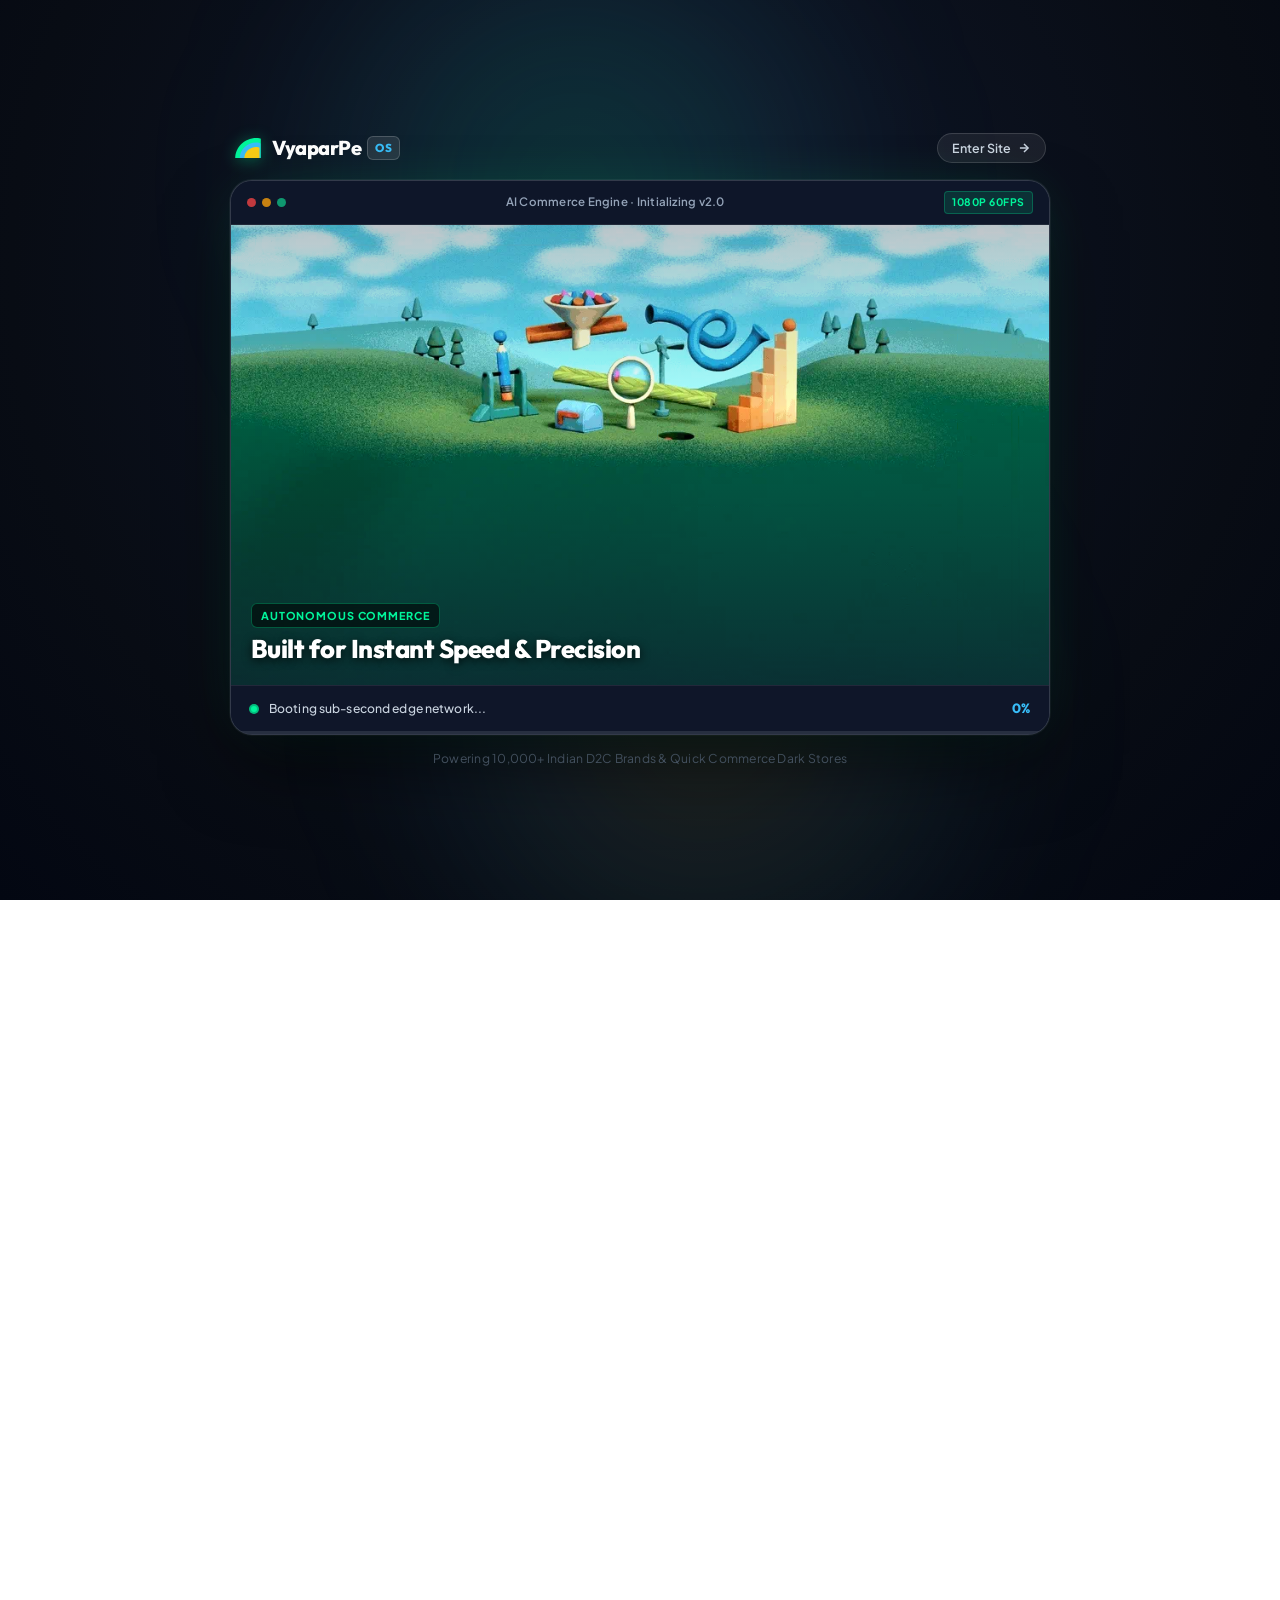
==== commit c724f152: "feat: add cinematic intro splash video overlay before site entrance" ====
--- a/index.html
+++ b/index.html
@@ -29,8 +29,84 @@
   <link rel="stylesheet" href="css/footer-section.css">
   <link rel="stylesheet" href="css/pricing-section.css">
   <link rel="stylesheet" href="css/modals.css">
+  <link rel="stylesheet" href="css/intro-splash.css">
 </head>
-<body>
+<body class="splash-active">
+
+  <!-- ── VyaparPe Intro Video Splash Overlay ── -->
+  <div id="site-intro-splash" class="intro-splash-overlay" role="dialog" aria-modal="true" aria-label="Welcome to VyaparPe">
+    <div class="intro-splash-ambient-glow" aria-hidden="true"></div>
+    
+    <div class="intro-splash-content">
+      <!-- Top brand badge & controls -->
+      <div class="intro-splash-header">
+        <div class="intro-splash-brand">
+          <svg width="28" height="22" viewBox="0 0 30 24" fill="none" xmlns="http://www.w3.org/2000/svg">
+            <path d="M1 23 C1 11.2 11.2 1 24 1 C26.6 1 28.5 1.5 29 2 V23 H1 Z" fill="#00f59b"/>
+            <path d="M6 23 C6 13.8 13.8 6 24 6 C26.1 6 27.7 6.5 28.5 7 V23 H6 Z" fill="#38BDF8"/>
+            <path d="M11 23 C11 16.5 16.5 11 24 11 C25.5 11 26.8 11.4 27.5 11.8 V23 H11 Z" fill="#FACC15"/>
+          </svg>
+          <span class="intro-splash-brand-title">VyaparPe <span>OS</span></span>
+        </div>
+        <button type="button" class="intro-splash-skip-btn" id="introSkipBtn" aria-label="Skip intro video">
+          <span>Enter Site</span>
+          <svg width="14" height="14" viewBox="0 0 24 24" fill="none" stroke="currentColor" stroke-width="2.5"><line x1="5" y1="12" x2="19" y2="12"/><polyline points="12 5 19 12 12 19"/></svg>
+        </button>
+      </div>
+
+      <!-- Cinematic Video Frame -->
+      <div class="intro-splash-video-card">
+        <div class="intro-video-topbar">
+          <div class="intro-video-dots">
+            <span class="intro-dot dot-red"></span>
+            <span class="intro-dot dot-yellow"></span>
+            <span class="intro-dot dot-green"></span>
+          </div>
+          <span class="intro-video-label">AI Commerce Engine · Initializing v2.0</span>
+          <span class="intro-video-badge">1080p 60fps</span>
+        </div>
+        
+        <div class="intro-video-viewport">
+          <video 
+            id="introSplashVideo" 
+            class="intro-splash-video-el" 
+            src="assets/videos/hero-section.mp4" 
+            poster="assets/images/hero-section.webp"
+            muted 
+            playsinline 
+            webkit-playsinline 
+            preload="auto"
+          ></video>
+          
+          <!-- Overlay Taglines -->
+          <div class="intro-video-overlay-caption">
+            <span class="intro-caption-tag">Autonomous Commerce</span>
+            <h3 class="intro-caption-heading">Built for Instant Speed & Precision</h3>
+          </div>
+        </div>
+
+        <!-- Bottom Progress & Telemetry Bar -->
+        <div class="intro-splash-footer">
+          <div class="intro-telemetry">
+            <div class="intro-pulse-indicator">
+              <span class="intro-pulse-ring"></span>
+              <span class="intro-pulse-dot"></span>
+            </div>
+            <span class="intro-status-text" id="introStatusText">Booting sub-second edge network...</span>
+          </div>
+          <div class="intro-counter" id="introPercentText">0%</div>
+        </div>
+
+        <!-- Loader Progress Bar -->
+        <div class="intro-progress-bar-track">
+          <div class="intro-progress-bar-fill" id="introProgressBar"></div>
+        </div>
+      </div>
+
+      <!-- Subtitle / Tag -->
+      <p class="intro-splash-subtext">Powering 10,000+ Indian D2C Brands & Quick Commerce Dark Stores</p>
+    </div>
+  </div>
 
 
   <!-- Sticky Header Container with Top Banner and Floating Nav Card -->
--- a/css/intro-splash.css
+++ b/css/intro-splash.css
@@ -0,0 +1,410 @@
+/* ==========================================================================
+   VyaparPe - Intro Video Splash Screen Overlay
+   Theme: Sleek Dark Glassmorphism, 3-Arch Ambient Glows (Emerald, Cyan, Gold)
+   Smooth cinematic entrance with responsive 1080p video player,
+   real-time status telemetry, and seamless curtain fade-out.
+   ========================================================================== */
+
+body.splash-active {
+  overflow: hidden !important;
+  height: 100vh !important;
+}
+
+.intro-splash-overlay {
+  position: fixed;
+  inset: 0;
+  z-index: 9999999;
+  background: #090d16;
+  background: radial-gradient(circle at 50% 30%, #0f172a 0%, #080c14 70%, #030712 100%);
+  display: flex;
+  align-items: center;
+  justify-content: center;
+  padding: 24px;
+  box-sizing: border-box;
+  opacity: 1;
+  visibility: visible;
+  transition: opacity 0.65s cubic-bezier(0.16, 1, 0.3, 1), 
+              transform 0.65s cubic-bezier(0.16, 1, 0.3, 1), 
+              visibility 0.65s;
+  overflow: hidden;
+  font-family: var(--font-sans, 'Plus Jakarta Sans', system-ui, sans-serif);
+}
+
+.intro-splash-overlay.is-dismissed {
+  opacity: 0;
+  visibility: hidden;
+  pointer-events: none;
+  transform: scale(1.04) translateY(-12px);
+}
+
+/* Ambient Radial Glow Orbs matching Clay 3-Arch Logo */
+.intro-splash-ambient-glow {
+  position: absolute;
+  inset: 0;
+  pointer-events: none;
+  overflow: hidden;
+  z-index: 1;
+}
+
+.intro-splash-ambient-glow::before {
+  content: '';
+  position: absolute;
+  top: -15%;
+  left: 20%;
+  width: 50vw;
+  height: 50vw;
+  max-width: 650px;
+  max-height: 650px;
+  background: radial-gradient(circle, rgba(0, 245, 155, 0.16) 0%, rgba(56, 189, 248, 0.08) 50%, transparent 70%);
+  filter: blur(80px);
+  border-radius: 50%;
+  animation: introGlowFloat1 8s ease-in-out infinite alternate;
+}
+
+.intro-splash-ambient-glow::after {
+  content: '';
+  position: absolute;
+  bottom: -15%;
+  right: 20%;
+  width: 50vw;
+  height: 50vw;
+  max-width: 650px;
+  max-height: 650px;
+  background: radial-gradient(circle, rgba(250, 204, 21, 0.12) 0%, rgba(56, 189, 248, 0.08) 50%, transparent 70%);
+  filter: blur(80px);
+  border-radius: 50%;
+  animation: introGlowFloat2 9s ease-in-out infinite alternate;
+}
+
+@keyframes introGlowFloat1 {
+  0% { transform: translate(0, 0) scale(1); }
+  100% { transform: translate(40px, 30px) scale(1.15); }
+}
+
+@keyframes introGlowFloat2 {
+  0% { transform: translate(0, 0) scale(1); }
+  100% { transform: translate(-40px, -30px) scale(1.15); }
+}
+
+/* Main Modal Content Wrapper */
+.intro-splash-content {
+  position: relative;
+  z-index: 2;
+  width: 100%;
+  max-width: 820px;
+  display: flex;
+  flex-direction: column;
+  align-items: center;
+  animation: introContentFadeIn 0.5s ease-out forwards;
+}
+
+@keyframes introContentFadeIn {
+  from { opacity: 0; transform: translateY(16px) scale(0.98); }
+  to { opacity: 1; transform: translateY(0) scale(1); }
+}
+
+/* Header with Brand & Skip Button */
+.intro-splash-header {
+  width: 100%;
+  display: flex;
+  align-items: center;
+  justify-content: space-between;
+  margin-bottom: 16px;
+  padding: 0 4px;
+}
+
+.intro-splash-brand {
+  display: flex;
+  align-items: center;
+  gap: 10px;
+}
+
+.intro-splash-brand svg {
+  display: block;
+  filter: drop-shadow(0 2px 8px rgba(0, 245, 155, 0.35));
+}
+
+.intro-splash-brand-title {
+  font-family: var(--font-display, 'Outfit', sans-serif);
+  font-size: 1.25rem;
+  font-weight: 800;
+  letter-spacing: -0.025em;
+  color: #ffffff;
+  display: flex;
+  align-items: center;
+  gap: 6px;
+}
+
+.intro-splash-brand-title span {
+  font-size: 0.72rem;
+  font-weight: 800;
+  padding: 2px 7px;
+  background: rgba(255, 255, 255, 0.1);
+  border: 1px solid rgba(255, 255, 255, 0.18);
+  border-radius: 6px;
+  color: #38bdf8;
+  letter-spacing: 0.05em;
+  text-transform: uppercase;
+}
+
+.intro-splash-skip-btn {
+  appearance: none;
+  background: rgba(255, 255, 255, 0.07);
+  border: 1px solid rgba(255, 255, 255, 0.14);
+  color: #cbd5e1;
+  font-family: inherit;
+  font-size: 0.78rem;
+  font-weight: 600;
+  padding: 6px 14px;
+  border-radius: 9999px;
+  cursor: pointer;
+  display: inline-flex;
+  align-items: center;
+  gap: 6px;
+  transition: all 0.2s ease;
+  backdrop-filter: blur(10px);
+}
+
+.intro-splash-skip-btn:hover {
+  background: rgba(255, 255, 255, 0.16);
+  color: #ffffff;
+  border-color: rgba(255, 255, 255, 0.3);
+  transform: translateX(2px);
+}
+
+/* Cinematic Video Container */
+.intro-splash-video-card {
+  position: relative;
+  width: 100%;
+  background: #0f172a;
+  border-radius: 22px;
+  border: 1px solid rgba(255, 255, 255, 0.15);
+  box-shadow: 0 35px 80px -15px rgba(0, 0, 0, 0.7),
+              0 0 0 1px rgba(255, 255, 255, 0.06),
+              0 0 60px -20px rgba(0, 245, 155, 0.25);
+  overflow: hidden;
+}
+
+/* Window Topbar */
+.intro-video-topbar {
+  display: flex;
+  align-items: center;
+  justify-content: space-between;
+  padding: 10px 16px;
+  background: rgba(15, 23, 42, 0.85);
+  border-bottom: 1px solid rgba(255, 255, 255, 0.08);
+  backdrop-filter: blur(8px);
+}
+
+.intro-video-dots {
+  display: flex;
+  align-items: center;
+  gap: 6px;
+}
+
+.intro-dot {
+  width: 9px;
+  height: 9px;
+  border-radius: 50%;
+  display: inline-block;
+}
+
+.dot-red { background: #ef4444; opacity: 0.8; }
+.dot-yellow { background: #f59e0b; opacity: 0.8; }
+.dot-green { background: #10b981; opacity: 0.8; }
+
+.intro-video-label {
+  font-size: 0.72rem;
+  font-weight: 600;
+  color: #94a3b8;
+  letter-spacing: 0.02em;
+}
+
+.intro-video-badge {
+  font-size: 0.65rem;
+  font-weight: 700;
+  color: #00f59b;
+  background: rgba(0, 245, 155, 0.12);
+  border: 1px solid rgba(0, 245, 155, 0.25);
+  padding: 2px 7px;
+  border-radius: 4px;
+  letter-spacing: 0.05em;
+  text-transform: uppercase;
+}
+
+/* Video Player Box */
+.intro-video-viewport {
+  position: relative;
+  width: 100%;
+  aspect-ratio: 16 / 9;
+  background: #050811;
+  overflow: hidden;
+}
+
+.intro-splash-video-el {
+  width: 100%;
+  height: 100%;
+  object-fit: cover;
+  display: block;
+  filter: contrast(1.05) brightness(1.02);
+}
+
+/* Gradient Vignette over video */
+.intro-video-viewport::after {
+  content: '';
+  position: absolute;
+  inset: 0;
+  background: linear-gradient(180deg, rgba(15, 23, 42, 0.25) 0%, transparent 40%, rgba(15, 23, 42, 0.65) 100%);
+  pointer-events: none;
+}
+
+/* In-Video Dynamic Tagline */
+.intro-video-overlay-caption {
+  position: absolute;
+  left: 20px;
+  bottom: 20px;
+  z-index: 5;
+  pointer-events: none;
+}
+
+.intro-caption-tag {
+  display: inline-block;
+  font-size: 0.68rem;
+  font-weight: 750;
+  text-transform: uppercase;
+  letter-spacing: 0.08em;
+  color: #00f59b;
+  background: rgba(0, 0, 0, 0.55);
+  backdrop-filter: blur(8px);
+  padding: 3px 9px;
+  border-radius: 6px;
+  border: 1px solid rgba(0, 245, 155, 0.3);
+  margin-bottom: 6px;
+}
+
+.intro-caption-heading {
+  font-family: var(--font-display, 'Outfit', sans-serif);
+  font-size: clamp(1.1rem, 2.5vw, 1.6rem);
+  font-weight: 800;
+  color: #ffffff;
+  line-height: 1.2;
+  letter-spacing: -0.02em;
+  text-shadow: 0 2px 10px rgba(0, 0, 0, 0.8);
+  margin: 0;
+}
+
+/* Bottom Telemetry Bar */
+.intro-splash-footer {
+  display: flex;
+  align-items: center;
+  justify-content: space-between;
+  padding: 12px 18px;
+  background: rgba(15, 23, 42, 0.95);
+  border-top: 1px solid rgba(255, 255, 255, 0.08);
+}
+
+.intro-telemetry {
+  display: flex;
+  align-items: center;
+  gap: 10px;
+}
+
+.intro-pulse-indicator {
+  position: relative;
+  width: 10px;
+  height: 10px;
+  display: flex;
+  align-items: center;
+  justify-content: center;
+}
+
+.intro-pulse-ring {
+  position: absolute;
+  width: 100%;
+  height: 100%;
+  border-radius: 50%;
+  background: #00f59b;
+  opacity: 0.75;
+  animation: introPulseAnim 1.6s infinite ease-out;
+}
+
+.intro-pulse-dot {
+  position: relative;
+  width: 6px;
+  height: 6px;
+  border-radius: 50%;
+  background: #00f59b;
+}
+
+@keyframes introPulseAnim {
+  0% { transform: scale(0.9); opacity: 0.9; }
+  100% { transform: scale(2.4); opacity: 0; }
+}
+
+.intro-status-text {
+  font-size: 0.76rem;
+  font-weight: 500;
+  color: #cbd5e1;
+  letter-spacing: 0.01em;
+}
+
+.intro-counter {
+  font-family: var(--font-display, 'Outfit', monospace);
+  font-size: 0.84rem;
+  font-weight: 750;
+  color: #38bdf8;
+  letter-spacing: 0.04em;
+}
+
+/* Progress Fill Bar */
+.intro-progress-bar-track {
+  width: 100%;
+  height: 3px;
+  background: rgba(255, 255, 255, 0.1);
+  overflow: hidden;
+}
+
+.intro-progress-bar-fill {
+  width: 0%;
+  height: 100%;
+  background: linear-gradient(90deg, #00f59b 0%, #38bdf8 60%, #facc15 100%);
+  box-shadow: 0 0 10px rgba(0, 245, 155, 0.6);
+  transition: width 0.12s linear;
+}
+
+/* Bottom Subtext */
+.intro-splash-subtext {
+  font-size: 0.76rem;
+  color: #64748b;
+  margin-top: 14px;
+  text-align: center;
+  letter-spacing: 0.02em;
+}
+
+/* Mobile Responsive */
+@media (max-width: 640px) {
+  .intro-splash-overlay {
+    padding: 16px;
+  }
+
+  .intro-splash-video-card {
+    border-radius: 16px;
+  }
+
+  .intro-caption-heading {
+    font-size: 1rem;
+  }
+
+  .intro-video-overlay-caption {
+    left: 12px;
+    bottom: 12px;
+  }
+
+  .intro-video-topbar {
+    padding: 8px 12px;
+  }
+
+  .intro-splash-footer {
+    padding: 10px 14px;
+  }
+}
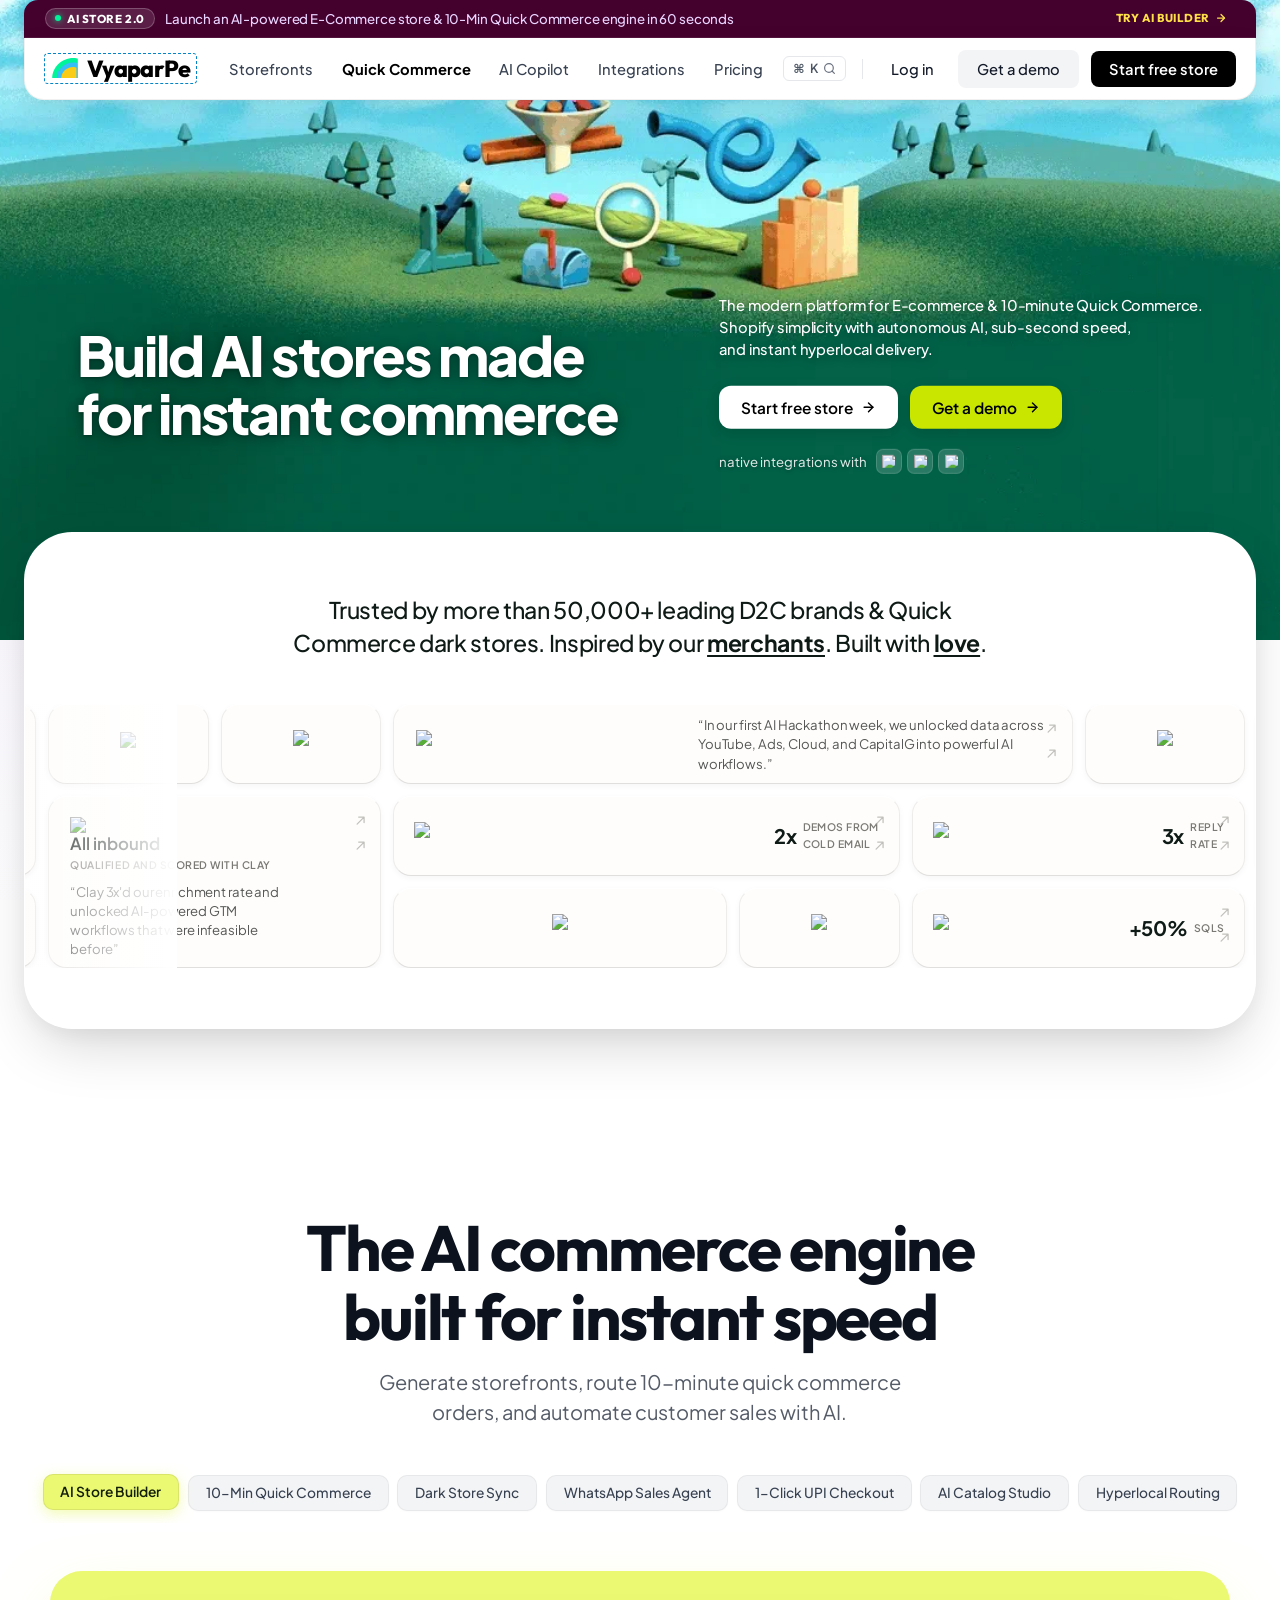
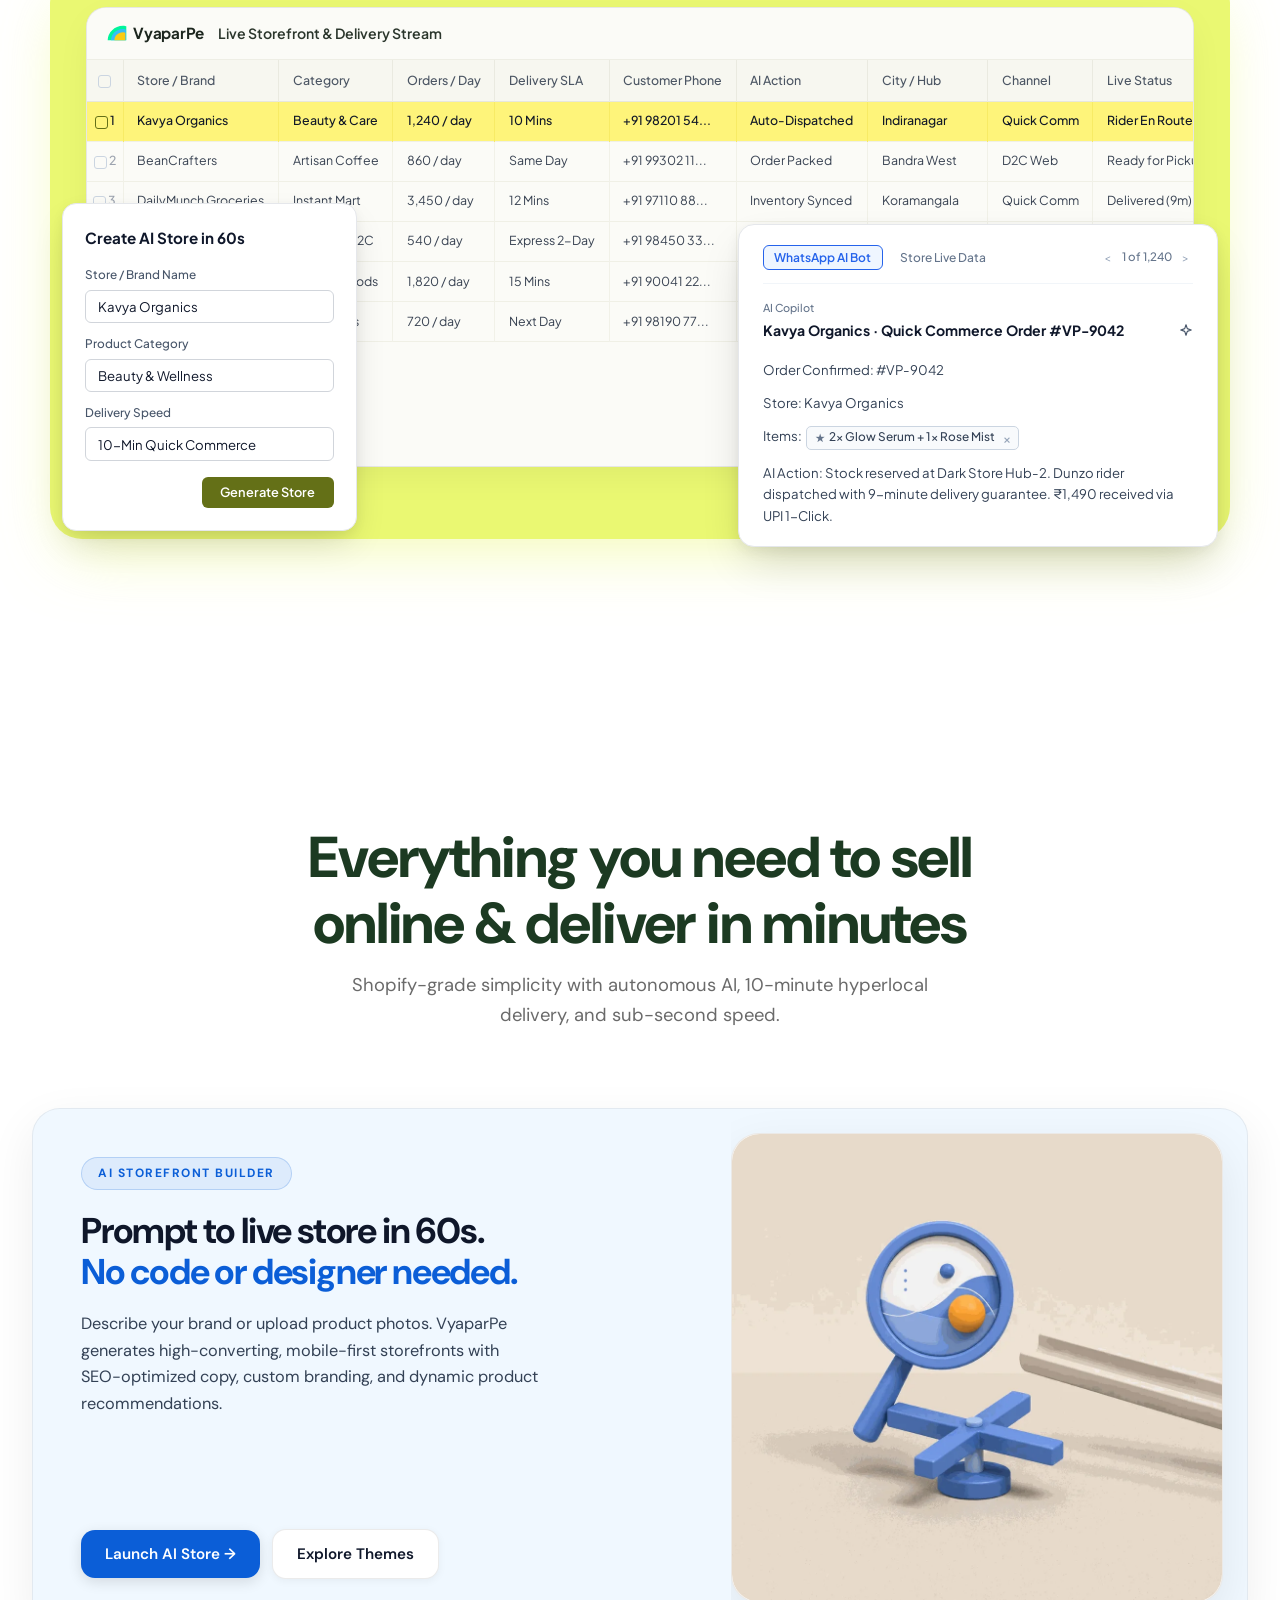
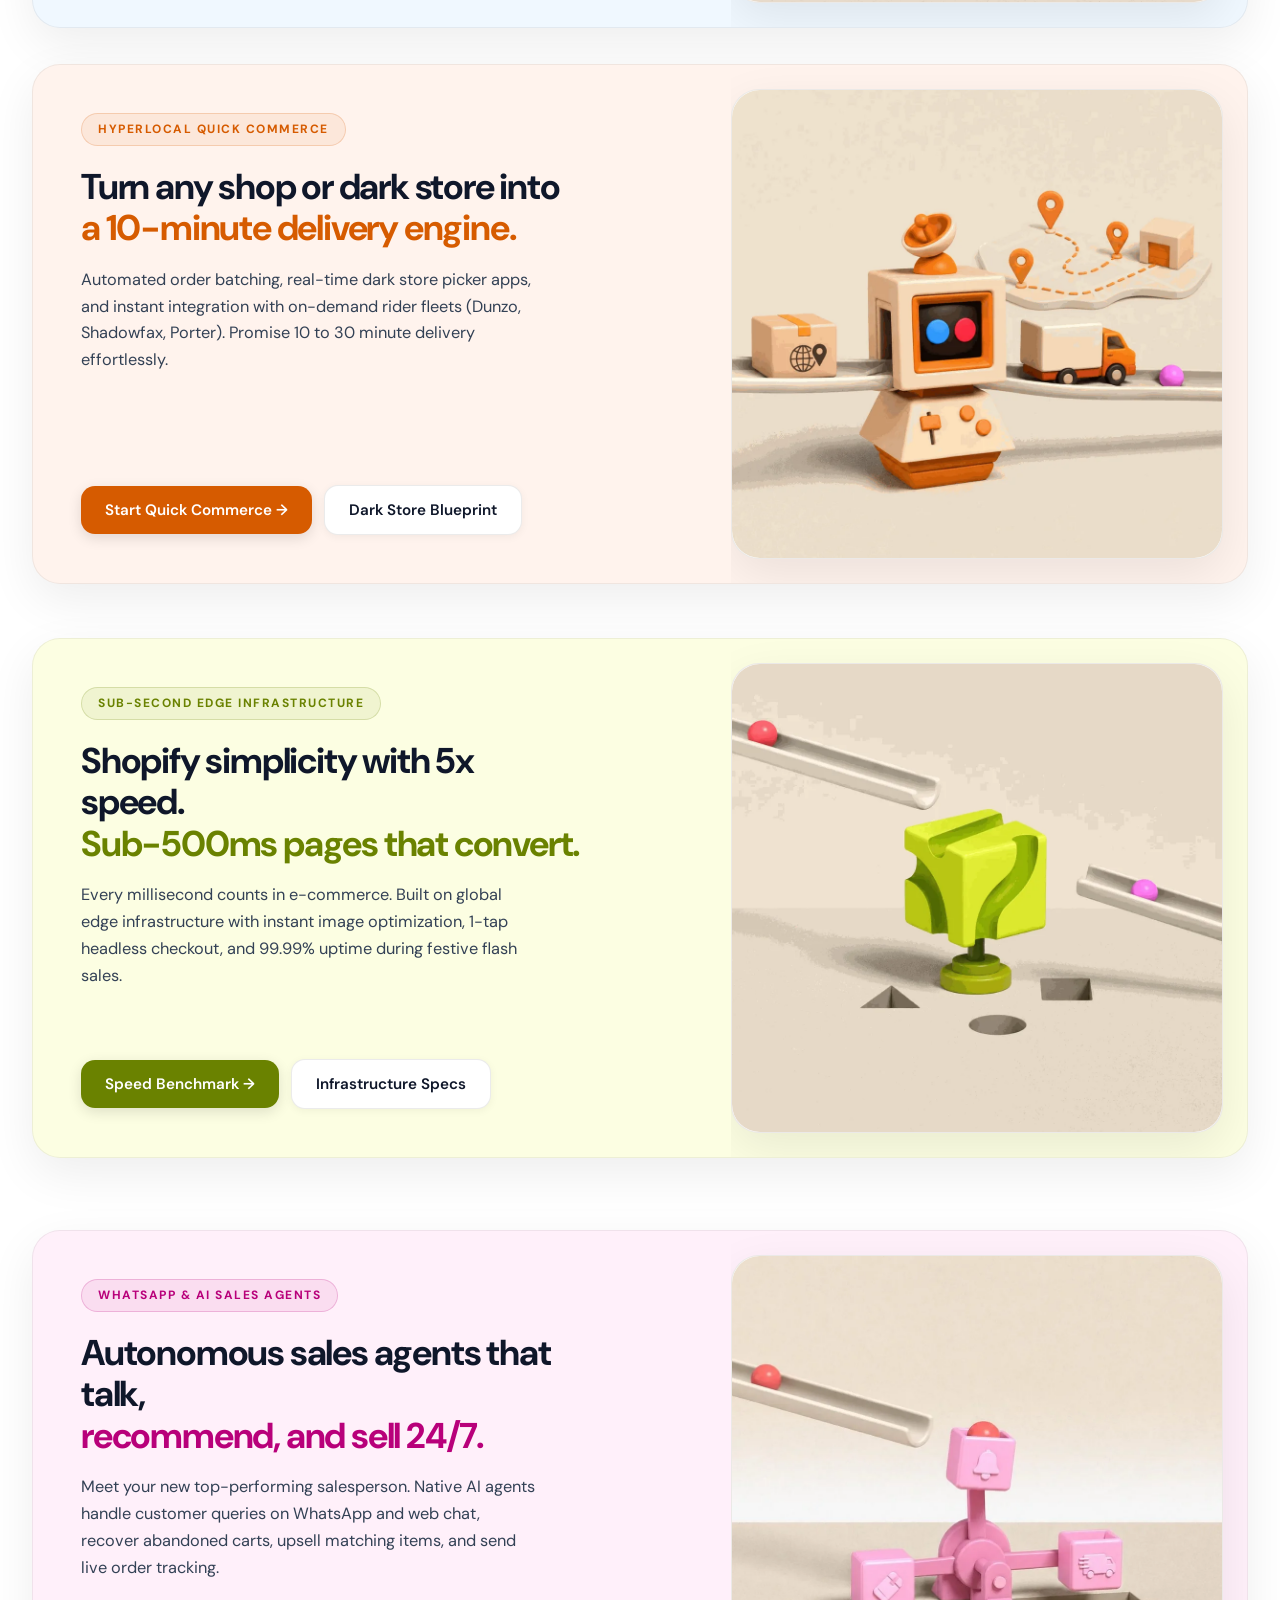
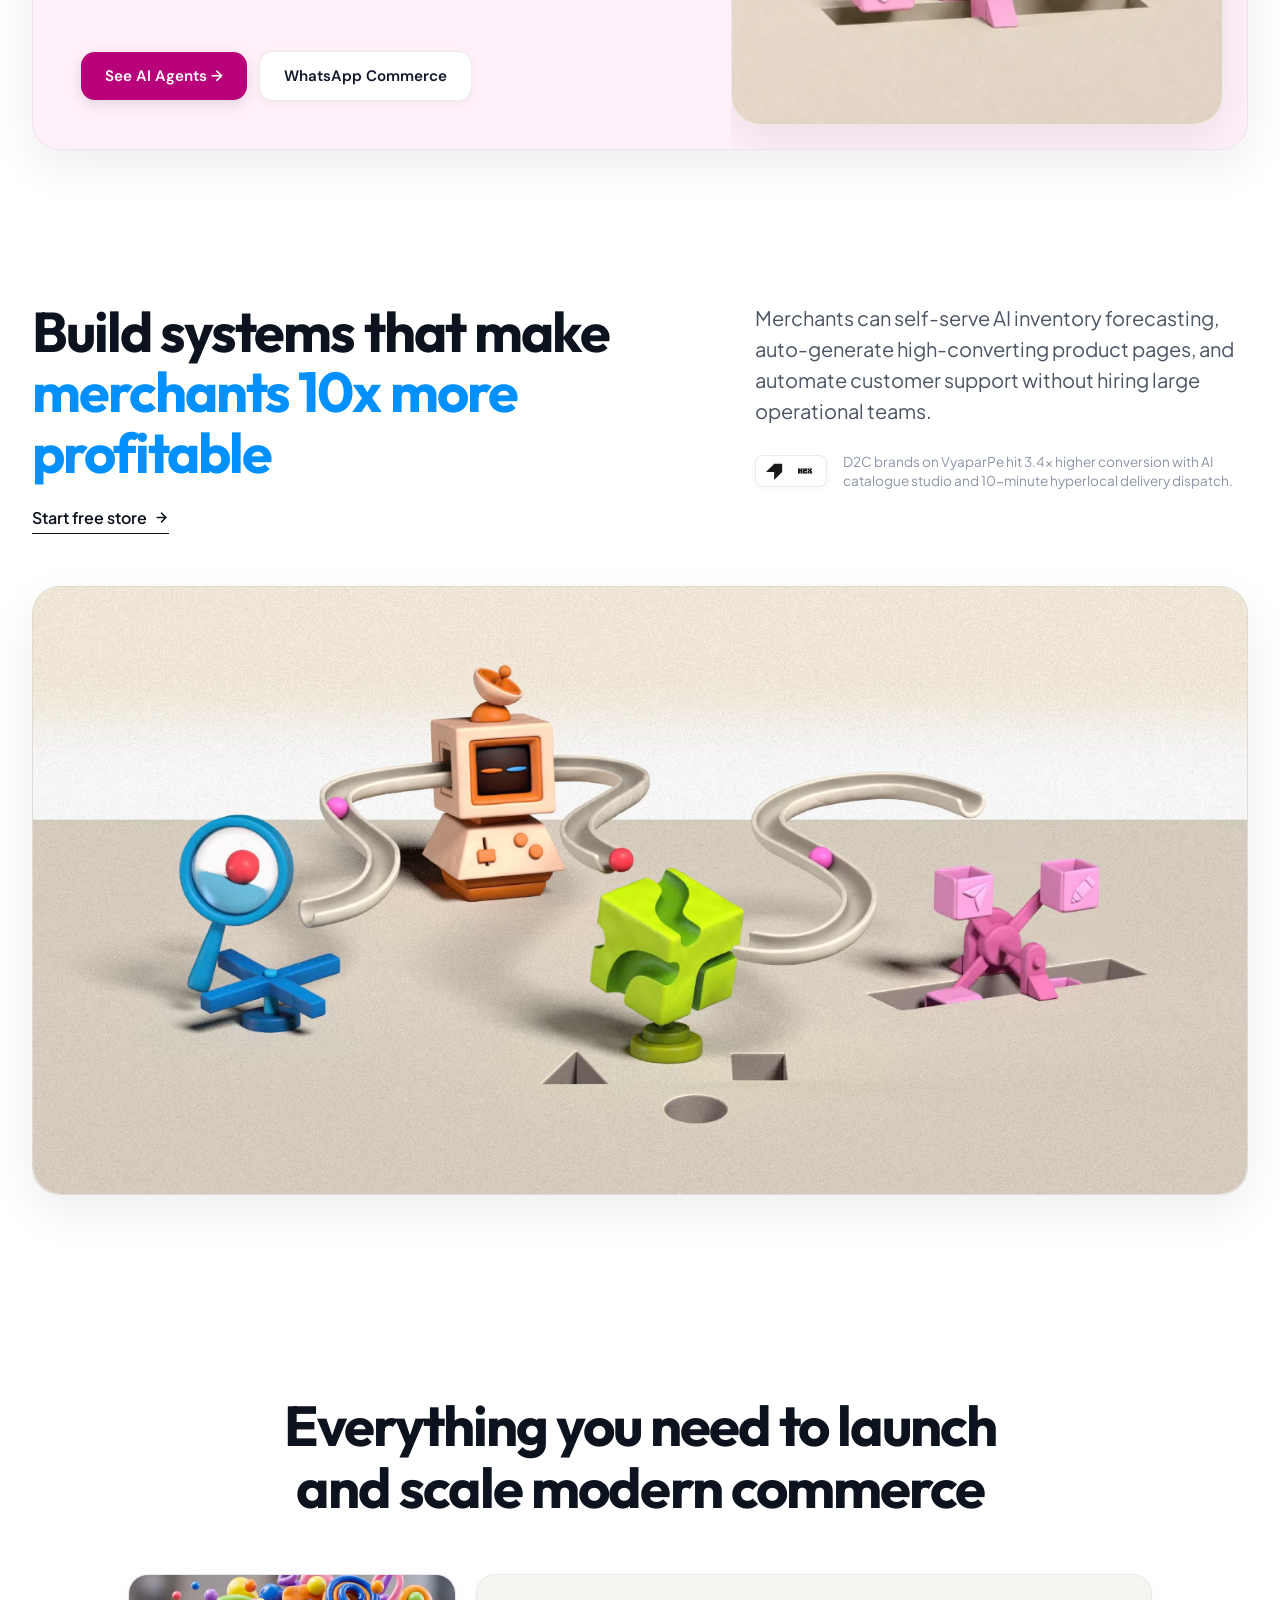
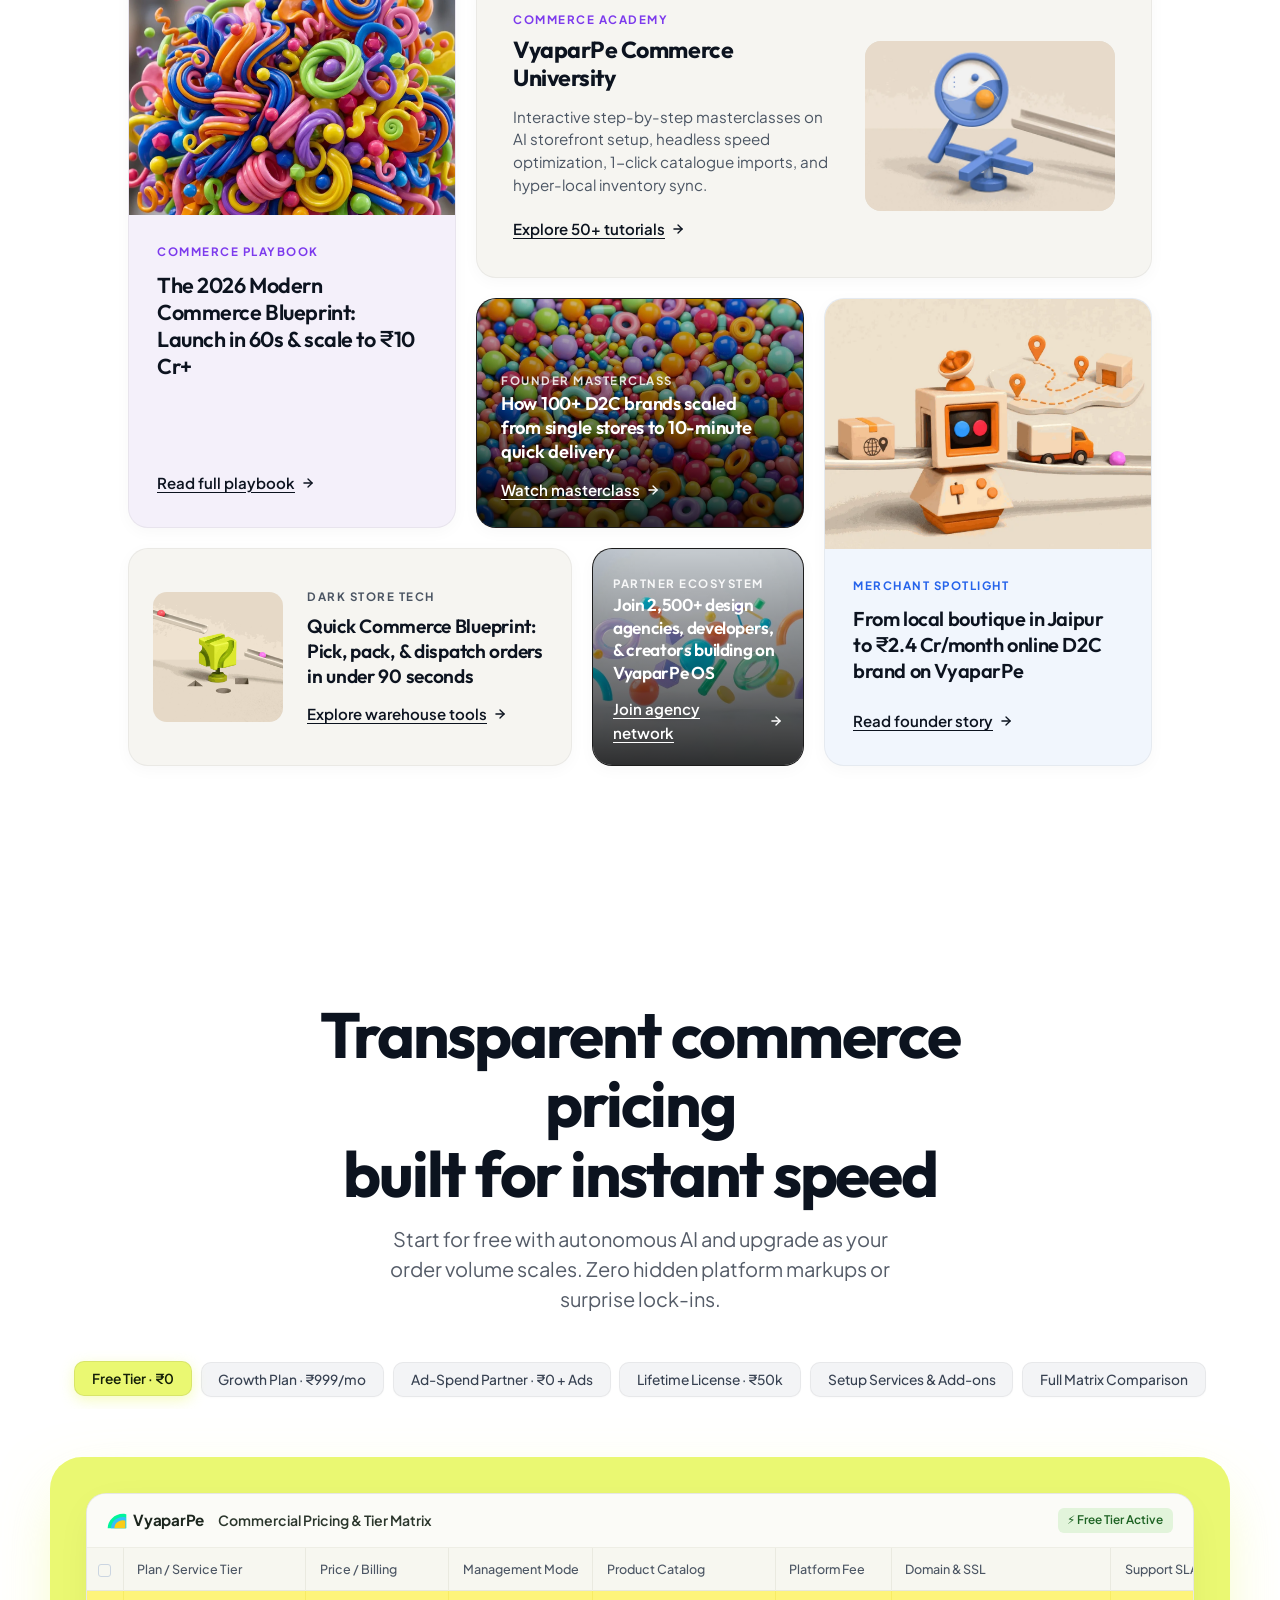
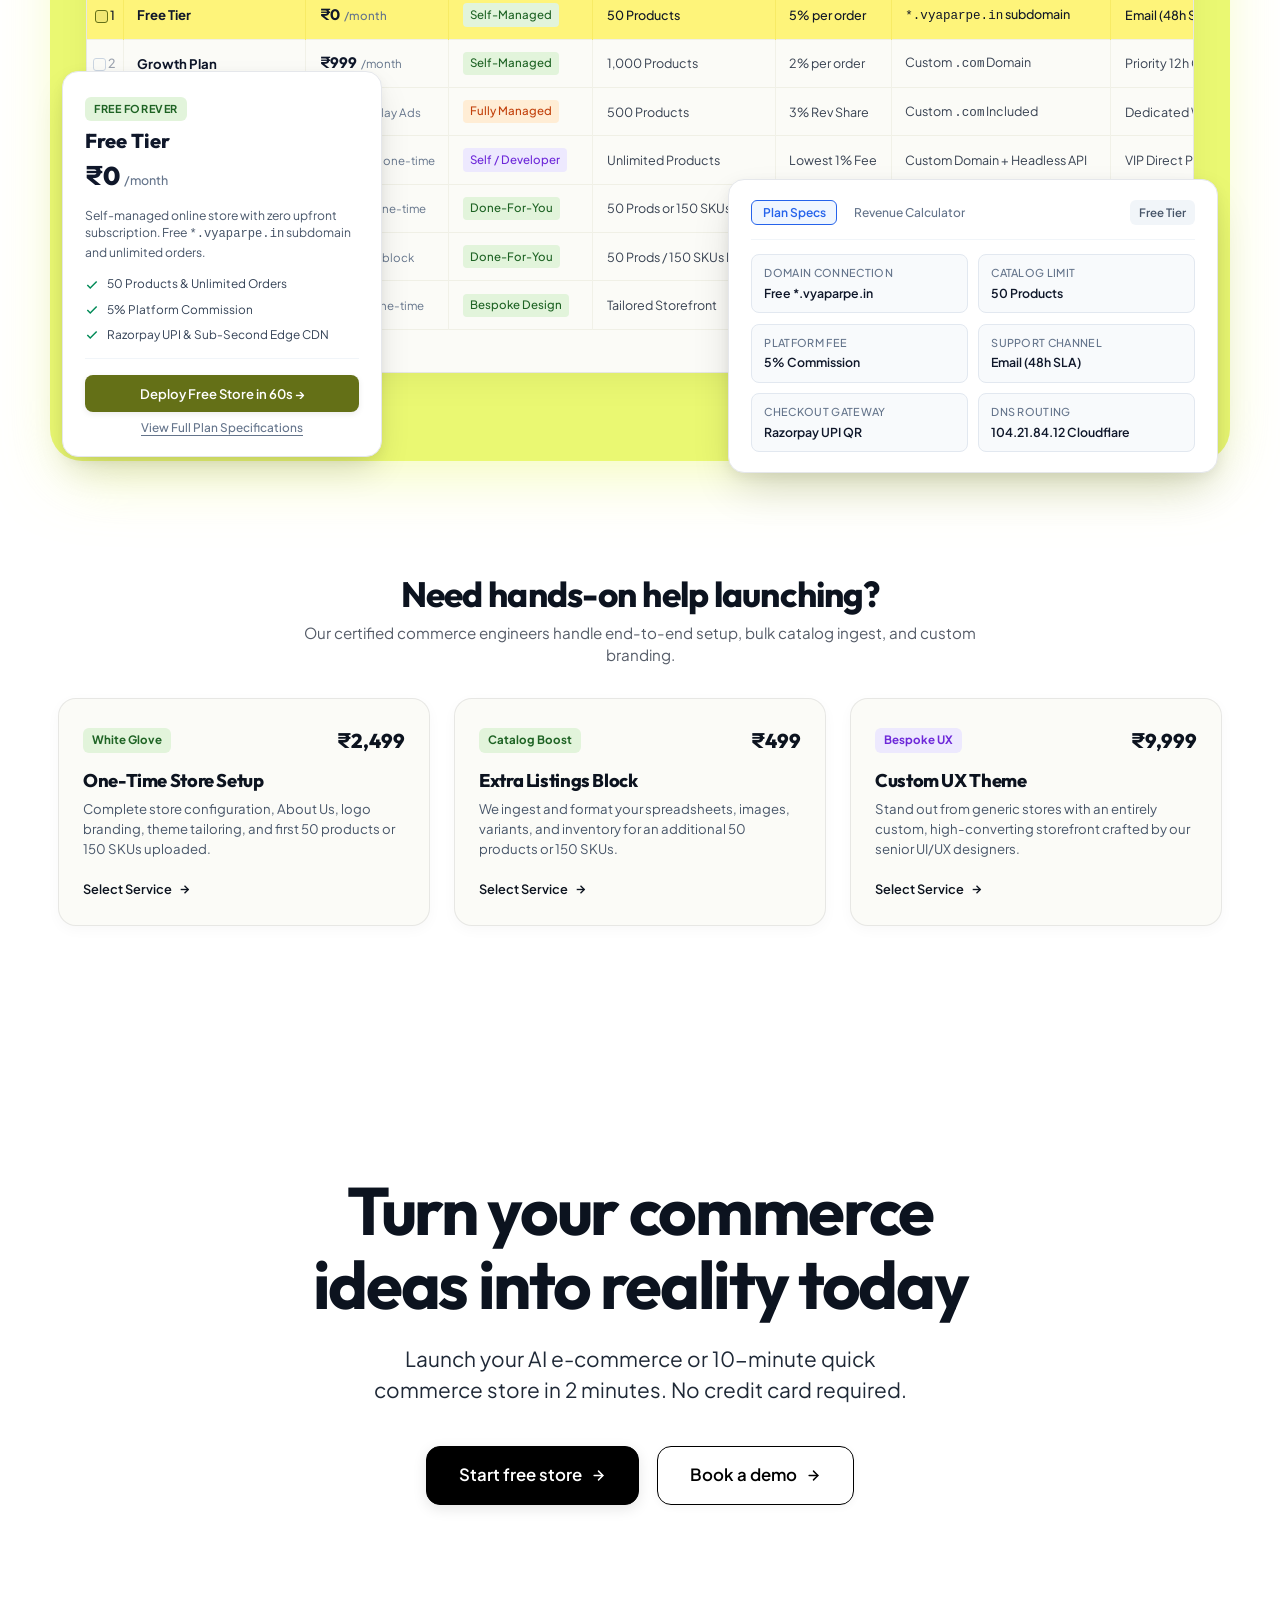
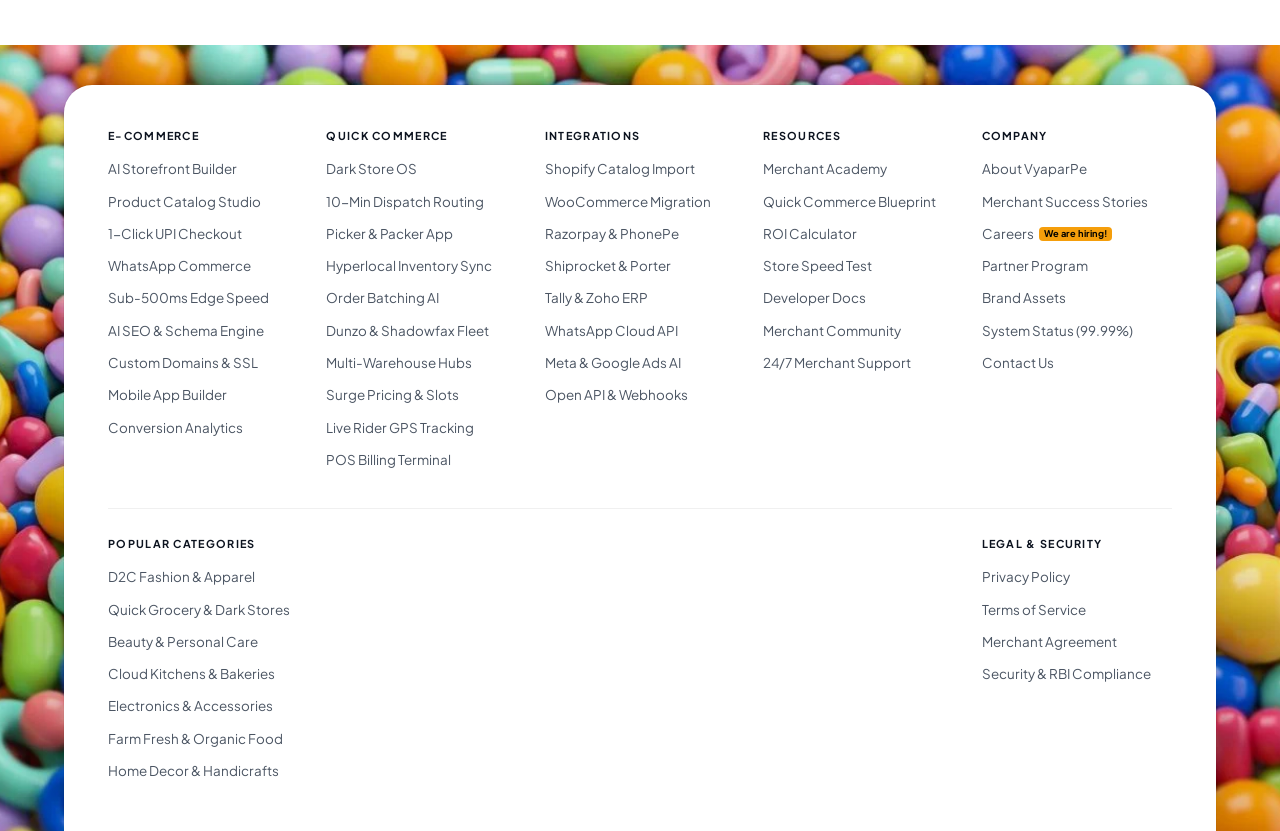
==== commit 078093ac: "revert: remove intro splash video overlay" ====
--- a/index.html
+++ b/index.html
@@ -29,84 +29,8 @@
   <link rel="stylesheet" href="css/footer-section.css">
   <link rel="stylesheet" href="css/pricing-section.css">
   <link rel="stylesheet" href="css/modals.css">
-  <link rel="stylesheet" href="css/intro-splash.css">
 </head>
-<body class="splash-active">
-
-  <!-- ── VyaparPe Intro Video Splash Overlay ── -->
-  <div id="site-intro-splash" class="intro-splash-overlay" role="dialog" aria-modal="true" aria-label="Welcome to VyaparPe">
-    <div class="intro-splash-ambient-glow" aria-hidden="true"></div>
-    
-    <div class="intro-splash-content">
-      <!-- Top brand badge & controls -->
-      <div class="intro-splash-header">
-        <div class="intro-splash-brand">
-          <svg width="28" height="22" viewBox="0 0 30 24" fill="none" xmlns="http://www.w3.org/2000/svg">
-            <path d="M1 23 C1 11.2 11.2 1 24 1 C26.6 1 28.5 1.5 29 2 V23 H1 Z" fill="#00f59b"/>
-            <path d="M6 23 C6 13.8 13.8 6 24 6 C26.1 6 27.7 6.5 28.5 7 V23 H6 Z" fill="#38BDF8"/>
-            <path d="M11 23 C11 16.5 16.5 11 24 11 C25.5 11 26.8 11.4 27.5 11.8 V23 H11 Z" fill="#FACC15"/>
-          </svg>
-          <span class="intro-splash-brand-title">VyaparPe <span>OS</span></span>
-        </div>
-        <button type="button" class="intro-splash-skip-btn" id="introSkipBtn" aria-label="Skip intro video">
-          <span>Enter Site</span>
-          <svg width="14" height="14" viewBox="0 0 24 24" fill="none" stroke="currentColor" stroke-width="2.5"><line x1="5" y1="12" x2="19" y2="12"/><polyline points="12 5 19 12 12 19"/></svg>
-        </button>
-      </div>
-
-      <!-- Cinematic Video Frame -->
-      <div class="intro-splash-video-card">
-        <div class="intro-video-topbar">
-          <div class="intro-video-dots">
-            <span class="intro-dot dot-red"></span>
-            <span class="intro-dot dot-yellow"></span>
-            <span class="intro-dot dot-green"></span>
-          </div>
-          <span class="intro-video-label">AI Commerce Engine · Initializing v2.0</span>
-          <span class="intro-video-badge">1080p 60fps</span>
-        </div>
-        
-        <div class="intro-video-viewport">
-          <video 
-            id="introSplashVideo" 
-            class="intro-splash-video-el" 
-            src="assets/videos/hero-section.mp4" 
-            poster="assets/images/hero-section.webp"
-            muted 
-            playsinline 
-            webkit-playsinline 
-            preload="auto"
-          ></video>
-          
-          <!-- Overlay Taglines -->
-          <div class="intro-video-overlay-caption">
-            <span class="intro-caption-tag">Autonomous Commerce</span>
-            <h3 class="intro-caption-heading">Built for Instant Speed & Precision</h3>
-          </div>
-        </div>
-
-        <!-- Bottom Progress & Telemetry Bar -->
-        <div class="intro-splash-footer">
-          <div class="intro-telemetry">
-            <div class="intro-pulse-indicator">
-              <span class="intro-pulse-ring"></span>
-              <span class="intro-pulse-dot"></span>
-            </div>
-            <span class="intro-status-text" id="introStatusText">Booting sub-second edge network...</span>
-          </div>
-          <div class="intro-counter" id="introPercentText">0%</div>
-        </div>
-
-        <!-- Loader Progress Bar -->
-        <div class="intro-progress-bar-track">
-          <div class="intro-progress-bar-fill" id="introProgressBar"></div>
-        </div>
-      </div>
-
-      <!-- Subtitle / Tag -->
-      <p class="intro-splash-subtext">Powering 10,000+ Indian D2C Brands & Quick Commerce Dark Stores</p>
-    </div>
-  </div>
+<body>
 
 
   <!-- Sticky Header Container with Top Banner and Floating Nav Card -->
